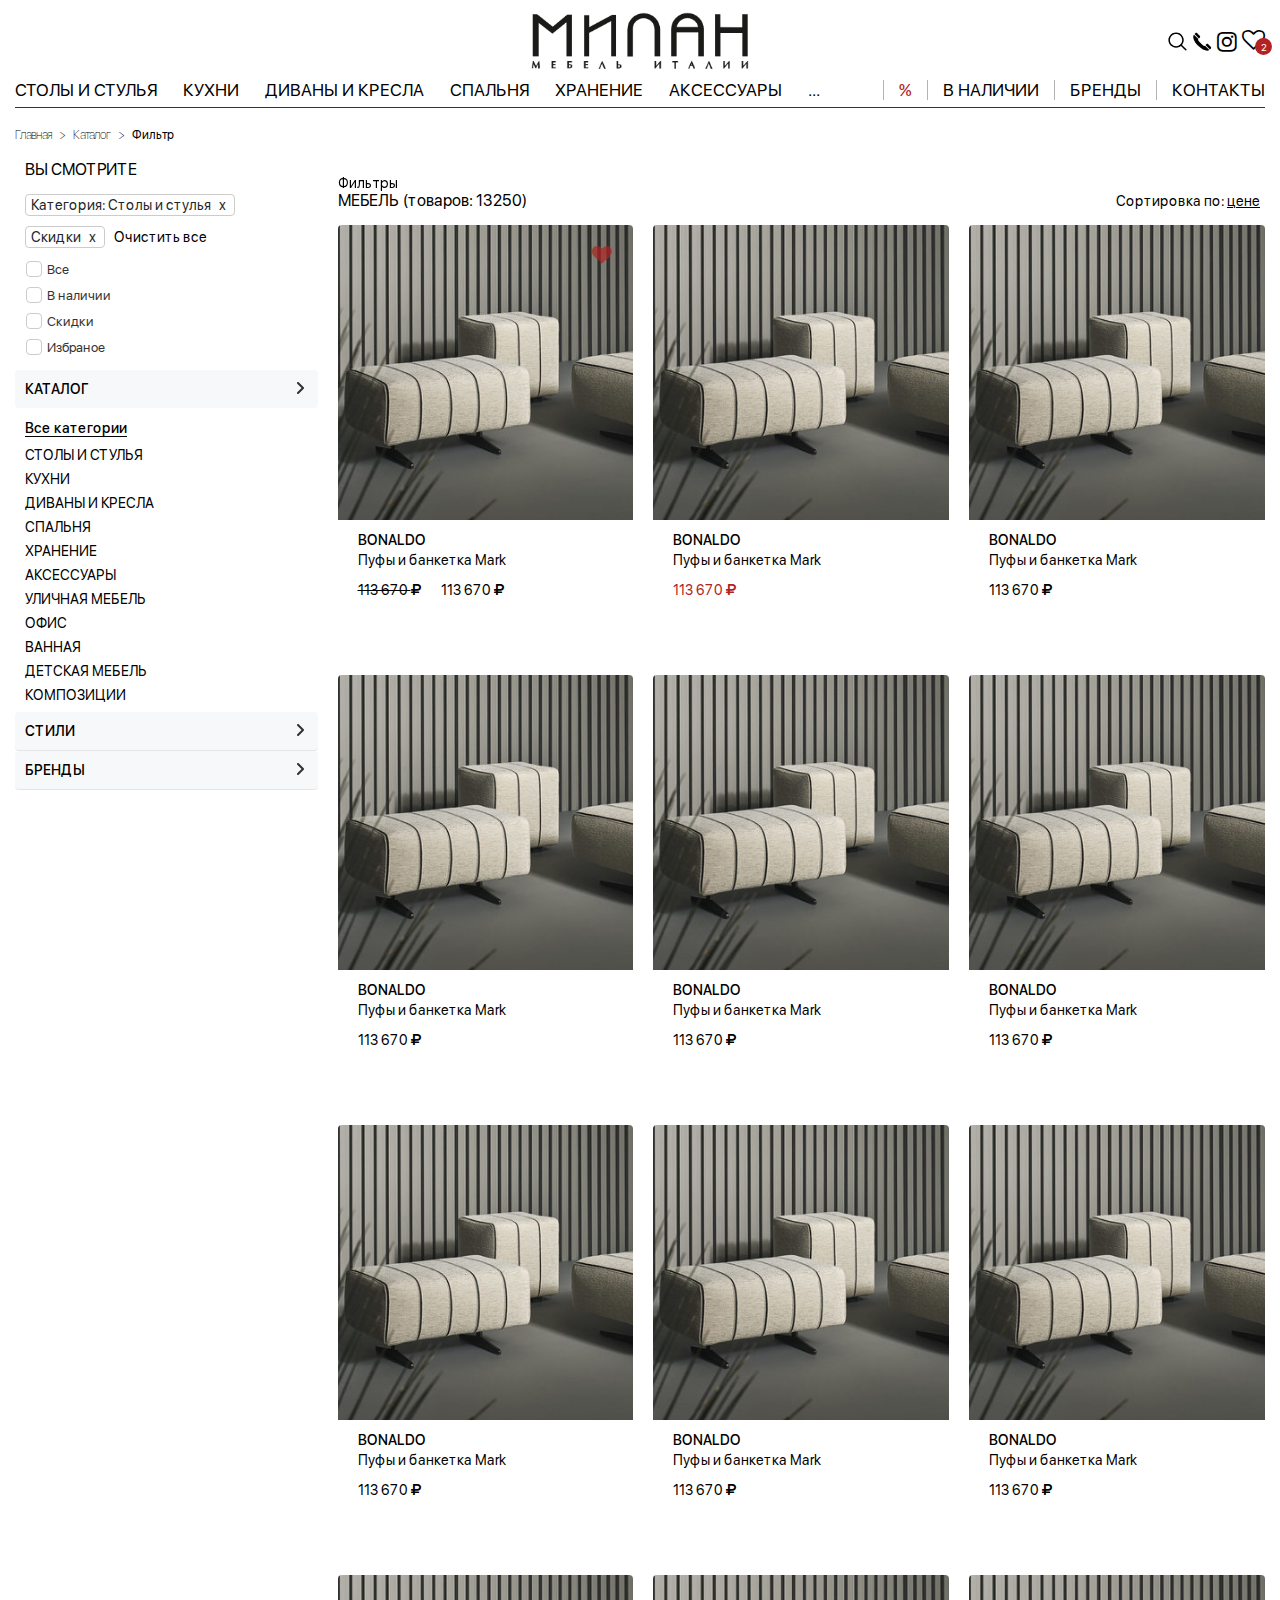
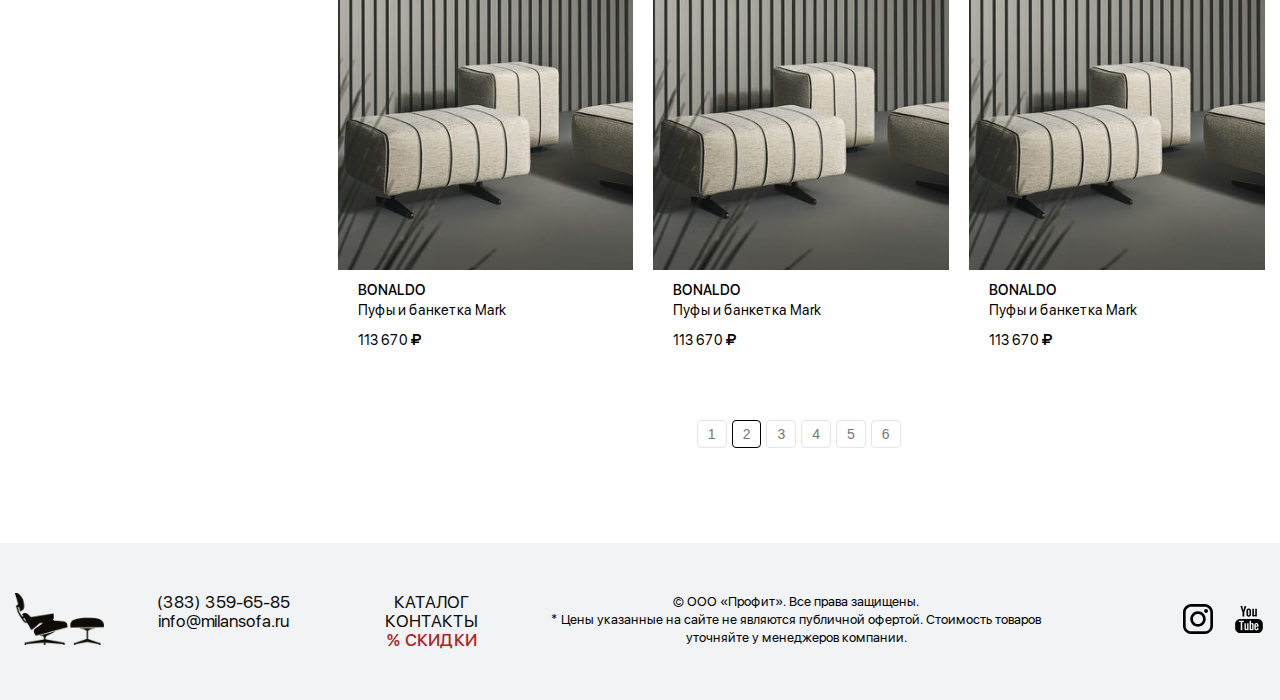
==== index2.html @ e78eed36 "Add files via upload" ====
<!DOCTYPE html><html lang="ru">
  <head>
    <meta charset="utf-8">
    <meta http-equiv="X-UA-Compatible" content="IE=edge">
    <meta name="viewport" content="width=device-width, initial-scale=1">
    <!-- The above 3 meta tags *must* come first in the head; any other head content must come *after* these tags -->
    <title></title>

    <!-- CSS -->
    <link href="css/bootstrap.min.css" rel="stylesheet">
    <link href="css/main.css?2" rel="stylesheet">
    <link href="css/media.css?3" rel="stylesheet">
    <link href="css/font-awesome.css?1" rel="stylesheet">


    <!-- HTML5 shim and Respond.js for IE8 support of HTML5 elements and media queries -->
    <!-- WARNING: Respond.js doesn't work if you view the page via file:// -->
    <!--[if lt IE 9]>
      <script src="https://oss.maxcdn.com/html5shiv/3.7.2/html5shiv.min.js"></script>
      <script src="https://oss.maxcdn.com/respond/1.4.2/respond.min.js"></script>
    <![endif]-->
  </head>

  
  <body>
    <header class="header-fixed">
      <div class="container">
        <div class="row">
          <div class="col-3 col-sm-4 col-md-4 col-lg-4 col-header">
            <div class="header-link-mobila">
              <a href="#">
                <svg xmlns="http://www.w3.org/2000/svg" xmlns:xlink="http://www.w3.org/1999/xlink" version="1.1" width="40" height="40" viewBox="0 0 400 400" xml:space="preserve">
                  <g transform="matrix(12.5 0 0 12.5 200 200)"  >
                  <path style="stroke: none; stroke-width: 1; stroke-dasharray: none; stroke-linecap: butt; stroke-dashoffset: 0; stroke-linejoin: miter; stroke-miterlimit: 4; fill: rgb(0,0,0); fill-rule: nonzero; opacity: 1;"  transform=" translate(-8, -8)" d="M 12.166 8.94 c -0.524 1.062 -1.234 2.12 -1.96 3.07 A 31.493 31.493 0 0 1 8 14.58 a 31.481 31.481 0 0 1 -2.206 -2.57 c -0.726 -0.95 -1.436 -2.008 -1.96 -3.07 C 3.304 7.867 3 6.862 3 6 a 5 5 0 0 1 10 0 c 0 0.862 -0.305 1.867 -0.834 2.94 z M 8 16 s 6 -5.686 6 -10 A 6 6 0 0 0 2 6 c 0 4.314 6 10 6 10 z" stroke-linecap="round" />
                  </g>
                  <g transform="matrix(12.5 0 0 12.5 200 175)"  >
                  <path style="stroke: none; stroke-width: 1; stroke-dasharray: none; stroke-linecap: butt; stroke-dashoffset: 0; stroke-linejoin: miter; stroke-miterlimit: 4; fill: rgb(0,0,0); fill-rule: nonzero; opacity: 1;"  transform=" translate(-8, -6)" d="M 8 8 a 2 2 0 1 1 0 -4 a 2 2 0 0 1 0 4 z m 0 1 a 3 3 0 1 0 0 -6 a 3 3 0 0 0 0 6 z" stroke-linecap="round" />
                  </g>
                </svg>
              </a>
            </div>
          </div>
          <div class="col-6 col-sm-4 col-md-4 col-lg-4 head-logo">
              <div class="header-logo">
                <a class="logo-img contain" href="#">
                  <!--<img src="images/logo.png" alt="">-->
                </a>
                <a class="header-link contain" href="#">
                  <!--<img src="images/sign.png" alt="">-->
                </a>
              </div>

        
          </div> 
          <div class="col-3 col-sm-4 col-md-4 col-lg-4 head-wrap">
            <div class="header-social">
              <ul class="social-ul">
                <li class="social-li social-mb">
                  <a href="#">
                    <svg width="19" height="19" xmlns="http://www.w3.org/2000/svg" xmlns:xlink="http://www.w3.org/1999/xlink" version="1.1" id="Layer_1" viewBox="0 0 512 512" xml:space="preserve" class="search">
                    <path id="icon-search" d="M495,466.2L377.2,348.4c29.2-35.6,46.8-81.2,46.8-130.9C424,103.5,331.5,11,217.5,11C103.4,11,11,103.5,11,217.5   S103.4,424,217.5,424c49.7,0,95.2-17.5,130.8-46.7L466.1,495c8,8,20.9,8,28.9,0C503,487.1,503,474.1,495,466.2z M217.5,382.9   C126.2,382.9,52,308.7,52,217.5S126.2,52,217.5,52C308.7,52,383,126.3,383,217.5S308.7,382.9,217.5,382.9z"></path>&gt;
                    </svg>

                     <form id="searchForm" action="/catalog" class="scan abs hid hide">
                      <input type="text" id="searchInput" name="q" class="fadeInRight animated" placeholder="Искать среди 12 437 изделий, производителей…">
                  </form>
                  </a>


                </li>
                <li class="social-li social-mb">
                  <a href="#" class="">
                    <svg xmlns="http://www.w3.org/2000/svg" xmlns:xlink="http://www.w3.org/1999/xlink" version="1.1" id="Layer_1" width="24" height="24" viewBox="0 0 512 512" xml:space="preserve" class="phone-icon flip-horisontal">
                      <path id="icon-phone" d="M349 179l112 -111c49,49 1,177 -107,286 -109,108 -237,156 -286,107l111 -112c22,22 45,0 107,-63 63,-62 85,-85 63,-107zm-246 130l-76 76c-9,9 -9,25 0,35l27 27 112 -112 -27 -26c-10,-10 -26,-10 -36,0zm282 -282l-76 76c-10,10 -10,26 0,36l26 27 112 -112 -27 -27c-10,-9 -26,-9 -35,0z"></path>
                    </svg>
                    <!--<svg xmlns="http://www.w3.org/2000/svg" xmlns:xlink="http://www.w3.org/1999/xlink" version="1.1" id="Layer_1" width="24" height="24" viewBox="0 0 512 512" xml:space="preserve" class="icon-phone flip-horisontal">
                    <path id="icon-phone" d="M349 179l112 -111c49,49 1,177 -107,286 -109,108 -237,156 -286,107l111 -112c22,22 45,0 107,-63 63,-62 85,-85 63,-107zm-246 130l-76 76c-9,9 -9,25 0,35l27 27 112 -112 -27 -26c-10,-10 -26,-10 -36,0zm282 -282l-76 76c-10,10 -10,26 0,36l26 27 112 -112 -27 -27c-10,-9 -26,-9 -35,0z"></path>-->
                </svg>
                  </a>
                </li>
                <li class="social-li social-mb">
                  <a href="#">
                    <i class="fa fa-instagram insta-icon"></i>
                  </a>
                </li>
                <li class="social-li">
                  <a href="#">
                    <i class="fa fa-heart-o heart-icon">
                      <div class="favorites-qty">2</div>
                    </i>
                  </a>
                </li>
                <li class="social-li social-only-mb">
                  <a href="#" class="">
                    <svg xmlns="http://www.w3.org/2000/svg" xmlns:xlink="http://www.w3.org/1999/xlink" version="1.1" id="Layer_1" width="24" height="24" viewBox="0 0 512 512" xml:space="preserve" class="phone-icon flip-horisontal">
                      <path id="icon-phone" d="M349 179l112 -111c49,49 1,177 -107,286 -109,108 -237,156 -286,107l111 -112c22,22 45,0 107,-63 63,-62 85,-85 63,-107zm-246 130l-76 76c-9,9 -9,25 0,35l27 27 112 -112 -27 -26c-10,-10 -26,-10 -36,0zm282 -282l-76 76c-10,10 -10,26 0,36l26 27 112 -112 -27 -27c-10,-9 -26,-9 -35,0z"></path>
                    </svg>
                    <!--<svg xmlns="http://www.w3.org/2000/svg" xmlns:xlink="http://www.w3.org/1999/xlink" version="1.1" id="Layer_1" width="24" height="24" viewBox="0 0 512 512" xml:space="preserve" class="icon-phone flip-horisontal">
                    <path id="icon-phone" d="M349 179l112 -111c49,49 1,177 -107,286 -109,108 -237,156 -286,107l111 -112c22,22 45,0 107,-63 63,-62 85,-85 63,-107zm-246 130l-76 76c-9,9 -9,25 0,35l27 27 112 -112 -27 -26c-10,-10 -26,-10 -36,0zm282 -282l-76 76c-10,10 -10,26 0,36l26 27 112 -112 -27 -27c-10,-9 -26,-9 -35,0z"></path>-->
                    </svg>
                  </a>
                </li>
              </ul>
            </div>
          </div>
          <div class="col-md-12 header-border">
            <div class="row mobila-header">
              <div class="col-2">
                <div class="burger">
                  <i>
                    <svg width="18" height="18" viewBox="0 0 18 18" fill="none" xmlns="http://www.w3.org/2000/svg">
                      <path d="M3.15643 9.75L14.8436 9.75C15.3442 9.75 15.75 9.43436 15.75 9.045L15.75 8.955C15.75 8.56564 15.3442 8.25 14.8436 8.25L3.15643 8.25C2.65582 8.25 2.25 8.56564 2.25 8.955L2.25 9.045C2.25 9.43436 2.65582 9.75 3.15643 9.75Z" fill="#444444"/>
                      <path d="M2.955 6L15.045 6C15.4344 6 15.75 5.68436 15.75 5.295L15.75 5.205C15.75 4.81564 15.4344 4.5 15.045 4.5L2.955 4.5C2.56564 4.5 2.25 4.81564 2.25 5.205L2.25 5.295C2.25 5.68436 2.56564 6 2.955 6Z" fill="#444444"/>
                      <path d="M2.955 13.5L15.045 13.5C15.4344 13.5 15.75 13.1844 15.75 12.795L15.75 12.705C15.75 12.3156 15.4344 12 15.045 12L2.955 12C2.56564 12 2.25 12.3156 2.25 12.705L2.25 12.795C2.25 13.1844 2.56564 13.5 2.955 13.5Z" fill="#444444"/>
                    </svg>
                  </i>
                </div>
              </div>
              <div class="col-10">
                <div class="header-input-mb">
                <input class="header-input" type="text" size="40" placeholder="">
                </div>
              </div>
            </div>
            <div class="header-bottom">

              <ul class="header-ul">
                <li class="header-li">
                  <a href="#">Столы и стулья</a>
                  <div class="header-open">
                    <div class="row ">
                      <div class="submenu">
                        <div class="rubbery-box">
                          <div class="row">
                            <div class="w-33 sm-w40 ">
                              <ul class="header-open-ul">
                                <li class="header-open-li">
                                  <a href="#">Все обеденные столы</a>
                                </li>
                                <li class="header-open-li2">
                                  <a href="#">Стеклянные столы</a>
                                </li>
                                <li class="header-open-li2">
                                  <a href="#">Деревянные столы</a>
                                </li>
                                <li class="header-open-li2">
                                  <a href="#">Раздвижные столы</a>
                                </li>
                                <li class="header-open-li2">
                                  <a href="#">Прямоугольные столы</a>
                                </li>
                                <li class="header-open-li2">
                                  <a href="#">Квадратные столы</a>
                                </li>
                                <li class="header-open-li2">
                                  <a href="#">Круглые (овальные) столы</a>
                                </li>
                                <li class="header-open-li2">
                                  <a href="#">Круглые раздвижные столы</a>
                                </li>
                              </ul>
                            </div>
                            <div class="w-33 sm-w30 ">
                              <ul class="header-open-ul">
                                <li class="header-open-li">
                                  <a href="#">Другие столы</a>
                                </li>
                                <li class="header-open-li2">
                                  <a href="#">Туалетные столики</a>
                                </li>
                                <li class="header-open-li2">
                                  <a href="#">Письменные столы</a>
                                </li>
                                <li class="header-open-li2">
                                  <a href="#">Детские столы</a>
                                </li>
                                <li class="header-open-li2">
                                  <a href="#">Барные столы</a>
                                </li>
                                <li class="header-open-li2">
                                  <a href="#">Квадратные столы</a>
                                </li>
                                <li class="header-open-li2">
                                  <a href="#">Консоли</a>
                                </li>
                                <li class="header-open-li2">
                                  <a href="#">Уличные столы</a>
                                </li>
                              </ul>
                            </div>
                            <div class="w-33 sm-w30 ">
                              <ul class="header-open-ul">
                                <li class="header-open-li">
                                  <a href="#">Барные стулья</a>
                                </li>
                                <li class="header-open-li2">
                                  <a href="#">Полу-барные стулья</a>
                                </li>
                                <li class="header-open-li2">
                                  <a href="#">Барные стулья со спинкой</a>
                                </li>
                                <li class="header-open-li2">
                                  <a href="#">Барные стулья без спинки</a>
                                </li>

                              </ul>
                            </div>
                            <div class="w-33 sm-w40 ">
                              <ul class="header-open-ul2">
                                <li class="header-open-li">
                                  <a href="#">Столики</a>
                                </li>
                                <li class="header-open-li2">
                                  <a href="#">Круглые (овальные) журнальные столики</a>
                                </li>
                                <li class="header-open-li2">
                                  <a href="#">Прямоугольные журнальные столики</a>
                                </li>
                                <li class="header-open-li2">
                                  <a href="#">Квадратные журнальные столики</a>
                                </li>
                                <li class="header-open-li2">
                                  <a href="#">Столы-трансформеры</a>
                                </li>
                                <li class="header-open-li2">
                                  <a href="#">Придиванные столы</a>
                                </li>
                                <li class="header-open-li2">
                                  <a href="#">Прикроватные столики</a>
                                </li>
                              </ul>
                            </div>
                            <div class="w-33 sm-w30 ">
                              <ul class="header-open-ul2">
                                <li class="header-open-li">
                                  <a href="#">Обеденные стулья</a>
                                </li>
                                <li class="header-open-li2">
                                  <a href="#">Стулья с высокой спинкой</a>
                                </li>
                                <li class="header-open-li2">
                                  <a href="#">Стулья с подлокотниками</a>
                                </li>
                                <li class="header-open-li2">
                                  <a href="#">Пластиковые стулья</a>
                                </li>
                                <li class="header-open-li2">
                                  <a href="#">Дизайнерские стулья</a>
                                </li>
                              </ul>
                            </div>
                            <div class="w-33 sm-w30 ">
                              <ul class="header-open-ul2">
                                <li class="header-open-li">
                                  <a href="#">Другие стулья</a>
                                </li>
                                <li class="header-open-li2">
                                  <a href="#">Табуретки</a>
                                </li>
                                <li class="header-open-li2">
                                  <a href="#">Складные стулья</a>
                                </li>
                                <li class="header-open-li2">
                                  <a href="#">Садовые стулья</a>
                                </li>
                                <li class="header-open-li2">
                                  <a href="#">Офисные стулья</a>
                                </li>
                                <li class="header-open-li2">
                                  <a href="#">Офисные кресла</a>
                                </li>
                              </ul>
                            </div>
                          </div>
                        </div>
                        <div class="fixed-box fb-1-2">
                          <div class="images-col slim-col">
                            <a href="/catalog/Vse-obedennie-stoli" class="image-box h100" style="background-image: url(/images/image1-1573393500.jpg);"></a>
                          </div>
                          <div class="images-col slim-col">
                            <a href="#" class="image-box h50" style="background-image: url(/images/image2-1573393500.jpg);">
                              <!--<img class="image-box h50" src="/images/image2-1573393500.jpg"/>-->
                            </a>
                            <a href="#" class="image-box h50" style="background-image: url(/images/image3-1573393500.jpg);"></a>
                          </div>
                        </div>
                      </div>
                    </div>
                  </div>
                </li>
                <style>
                  .image-box {
                    cursor: pointer;
                    display:block;
                    background-size: cover;
                    -webkit-background-size: cover;
                    -o-background-size: cover;
                    -moz-background-size: cover;
                    background-position: center center;
                    background-repeat: no-repeat;
                  }
                  .image-box + .image-box {
                    margin-top: 20px;
                  }
                  .h100 {
                    height: 414px;
                  }
                  .h50 {
                    height: 197px;
                  }
                  .submenu {
                    display: flex;
                    flex-direction: row;
                    justify-content: space-between;
                    align-items: stretch;
                    width: 100%;
                    z-index: 98;
                  }
                  .fixed-box {
                    /*background-color: #FF9999;*/
                    display: inline-flex;
                  }
                  .fb-1-2 {
                    flex: 0 0 488px;
                  }
                  .fb-1w-2 {
                    flex: 0 0 718px;
                  }
                  .fb-2-1-2 {
                    flex: 0 0 972px;
                  }
                  .rubbery-box {
                    flex: 1 1 25%;
                    /*background-color: #9999FF;*/
                    padding-left:20px;
                  }
                  .images-col + .images-col {
                    margin-left: 20px;
                  }
                  .images-col {
                    /*background-color: green;*/
                    height: 414px;
                  }
                  .slim-col {
                    width: 234px;
                  }
                  .wide-col {
                    width: 464px;
                  }
                  .w-33 {
                    width: 33.333333333%;
                  }
                  .w-100 {
                    width: 100%;
                  }
                  @media screen and (min-width: 1230px) and (max-width: 1310px) {
                    .sm-w40 {
                      width: 40%;
                      padding-left: 0;
                      padding-right: 0;
                    }
                    .sm-w30 {
                      width: 30%;
                      padding-left: 0;
                      padding-right: 0;
                    }
                  }
                  .breadcrumbs {padding: 0;}
                </style>
                <li class="header-li">
                  <a href="#">Кухни</a>
                  <div class="header-open">
                    <div class="row ">
                      <div class="submenu">
                        <div class="rubbery-box">
                          <div class="row">
                            <div class="w-100">
                              <ul class="header-open-ul">

                                <li class="header-open-li2">
                                  <a href="#">Современные кухни</a>
                                </li>
                                <li class="header-open-li2">
                                  <a href="#">Классические кухни</a>
                                </li>
                                <li class="header-open-li2">
                                  <a href="#">Кухни-острова</a>
                                </li>
                                <li class="header-open-li2">
                                  <a href="#">Кухни в стиле Кантри</a>
                                </li>
                                <li class="header-open-li2">
                                  <a href="#">Дизайнерские кухни</a>
                                </li>
                                <li class="header-open-li2">
                                  <a href="#">Кухни в стиле Лофт</a>
                                </li>
                                <li class="header-open-li2">
                                  <a href="#">Кухни Арт Деко</a>
                                </li>
                                <li class="header-open-li2">
                                  <a href="#">Кухонные верстаки</a>
                                </li>
                              </ul>
                            </div>
                          </div>
                        </div>
                        <div class="fixed-box fb-2-1-2">
                          <div class="images-col slim-col">
                            <a href="#" class="image-box h50" style="background-image: url(/images/image1-1573392646.jpg);"></a>
                            <a href="#" class="image-box h50" style="background-image: url(/images/image2-1573392646.jpg);"></a>
                          </div>
                          <div class="images-col wide-col">
                            <a href="#" class="image-box h100" style="background-image: url(/images/image3-1573393221.jpg);"></a>
                          </div>
                          <div class="images-col slim-col">
                            <a href="#" class="image-box h50" style="background-image: url(/images/image5-1573392696.jpg);"></a>
                            <a href="#" class="image-box h50" style="background-image: url(/images/image4-1573392696.jpg);"></a>
                          </div>
                        </div>
                      </div>
                    </div>
                  </div>
                </li>
                <li class="header-li">
                  <a href="#">Диваны и кресла</a>
                  <div class="header-open">
                    <div class="row ">
                      <div class="submenu">
                        <div class="rubbery-box">
                          <div class="row">
                            <div class="w-33">
                              <ul class="header-open-ul">
                                <li class="header-open-li">
                                  <a href="#">Все диваны</a>
                                </li>
                                <li class="header-open-li2">
                                  <a href="#">Угловые диваны</a>
                                </li>
                                <li class="header-open-li2">
                                  <a href="#">Диваны-кровати</a>
                                </li>
                                <li class="header-open-li2">
                                  <a href="#">Круглые и скругленные диваны</a>
                                </li>
                                <li class="header-open-li2">
                                  <a href="#">Диваны с высокой спинкой</a>
                                </li>
                                <li class="header-open-li2">
                                  <a href="#">Диваны с реклайнерами</a>
                                </li>
                                <li class="header-open-li2">
                                  <a href="#">Пуховые диваны</a>
                                </li>
                                <li class="header-open-li2">
                                  <a href="#">Диваны с капитоне</a>
                                </li>
                                <li class="header-open-li2">
                                  <a href="#">Дизайнерские диваны</a>
                                </li>
                                <li class="header-open-li2">
                                  <a href="#">Детские диваны</a>
                                </li>
                                <li class="header-open-li2">
                                  <a href="#">Диваны для офиса</a>
                                </li>
                                <li class="header-open-li2">
                                  <a href="#">Диваны с низкой спинкой</a>
                                </li>
                                <li class="header-open-li2">
                                  <a href="#">Диваны на высоких ножках</a>
                                </li>
                                <li class="header-open-li2">
                                  <a href="#">Садовые (уличные) диваны</a>
                                </li>
                              </ul>
                            </div>
                            <div class="w-33">
                              <ul class="header-open-ul">
                                <li class="header-open-li">
                                  <a href="#">Все кресла</a>
                                </li>
                                <li class="header-open-li2">
                                  <a href="#">Кресла</a>
                                </li>
                                <li class="header-open-li2">
                                  <a href="#">Шезлонги</a>
                                </li>
                                <li class="header-open-li2">
                                  <a href="#">Кресла с пуфом для ног</a>
                                </li>
                                <li class="header-open-li2">
                                  <a href="#">Кресла c высокой спинкой</a>
                                </li>
                                <li class="header-open-li2">
                                  <a href="#">Кресла-качалки</a>
                                </li>
                                <li class="header-open-li2">
                                  <a href="#">Кресла с реклайнерами</a>
                                </li>
                                <li class="header-open-li2">
                                  <a href="#">Дизайнерские кресла</a>
                                </li>
                                <li class="header-open-li2">
                                  <a href="#">Кресла-кровати</a>
                                </li>
                                <li class="header-open-li2">
                                  <a href="#">Круглые кресла</a>
                                </li>
                                <li class="header-open-li2">
                                  <a href="#">Офисные кресла</a>
                                </li>
                                <li class="header-open-li2">
                                  <a href="#">Садовые (уличные) кресла</a>
                                </li>
                              </ul>
                            </div>
                            <div class="w-33">
                              <ul class="header-open-ul">
                                <li class="header-open-li">
                                  <a href="#">Другое</a>
                                </li>
                                <li class="header-open-li2">
                                  <a href="#">Кушетки</a>
                                </li>
                                <li class="header-open-li2">
                                  <a href="#">Пуфы</a>
                                </li>
                                <li class="header-open-li2">
                                  <a href="#">Скамьи</a>
                                </li>
                                <li class="header-open-li2">
                                  <a href="#">Прикроватные пуфы (банкетки)</a>
                                </li>

                              </ul>
                            </div>
                          </div>
                        </div>
                        <div class="fixed-box fb-1-2">
                          <div class="images-col slim-col">
                            <a href="/catalog/Vse-obedennie-stoli" class="image-box h100" style="background-image: url(https://www.milansofa.ru/upload/menu/3/image/image1-1573393440.jpg);"></a>
                          </div>
                          <div class="images-col slim-col">
                            <a href="#" class="image-box h50" style="background-image: url(https://www.milansofa.ru/upload/menu/3/image/image2-1573393440.jpg);"></a>
                            <a href="#" class="image-box h50" style="background-image: url(https://www.milansofa.ru/upload/menu/3/image/image3-1573393393.jpg);"></a>
                          </div>
                        </div>
                      </div>
                    </div>
                  </div>
                </li>
                <li class="header-li">
                  <a href="#">Спальня</a>
                  <div class="header-open">
                    <div class="row ">
                      <div class="submenu">
                        <div class="rubbery-box">
                          <div class="row">
                            <div class="w-50">
                              <ul class="header-open-ul">
                                <li class="header-open-li">
                                  <a href="#">Все кровати</a>
                                </li>
                                <li class="header-open-li2">
                                  <a href="#">Двухспальные кровати</a>
                                </li>
                                <li class="header-open-li2">
                                  <a href="#">Кровати с мягким изголовьем</a>
                                </li>
                                <li class="header-open-li2">
                                  <a href="#">Кровати с балдахином</a>
                                </li>
                                <li class="header-open-li2">
                                  <a href="#">Кровати с высоким изголовьем</a>
                                </li>
                                <li class="header-open-li2">
                                  <a href="#">Кровати с изножьем</a>
                                </li>
                                <li class="header-open-li2">
                                  <a href="#">Кровати с капитоне</a>
                                </li>
                                <li class="header-open-li2">
                                  <a href="#">Круглые кровати</a>
                                </li>
                                <li class="header-open-li2">
                                  <a href="#">Кровати с ящиком (подъёмным механизмом)</a>
                                </li>
                                <li class="header-open-li2">
                                  <a href="#">Кованые кровати</a>
                                </li>
                                <li class="header-open-li2">
                                  <a href="#">Двухъярусные кровати</a>
                                </li>
                                <li class="header-open-li2">
                                  <a href="#">Односпальные кровати</a>
                                </li>
                                <li class="header-open-li2">
                                  <a href="#">Детские кровати</a>
                                </li>
                                <li class="header-open-li2">
                                  <a href="#">Кровати на ножках</a>
                                </li>
                                <li class="header-open-li2">
                                  <a href="#">Дизайнерские кровати</a>
                                </li>
                              </ul>
                            </div>
                            <div class="w-50">
                              <ul class="header-open-ul">
                                <li class="header-open-li">
                                  <a href="#">Дополнения</a>
                                </li>
                                <li class="header-open-li2">
                                  <a href="#">Комоды</a>
                                </li>
                                <li class="header-open-li2">
                                  <a href="#">Прикроватные пуфы (банкетки)</a>
                                </li>
                                <li class="header-open-li2">
                                  <a href="#">Прикроватные столики</a>
                                </li>
                                <li class="header-open-li2">
                                  <a href="#">Прикроватные тумбочки</a>
                                </li>
                                <li class="header-open-li2">
                                  <a href="#">Туалетные столики</a>
                                </li>
                                <li class="header-open-li2">
                                  <a href="#">Гардеробные</a>
                                </li>
                                <li class="header-open-li2">
                                  <a href="#">Зеркала</a>
                                </li>
                                <li class="header-open-li2">
                                  <a href="#">Шкафы-купе</a>
                                </li>
                                <li class="header-open-li2">
                                  <a href="#">Распашные шкафы</a>
                                </li>
                              </ul>
                            </div>
                          </div>
                        </div>
                        <div class="fixed-box fb-1w-2">
                          <div class="images-col wide-col">
                            <a href="/catalog/Vse-obedennie-stoli" class="image-box h100" style="background-image: url(https://www.milansofa.ru/upload/menu/6/image/image1-1573394036.jpg);"></a>
                          </div>
                          <div class="images-col slim-col">
                            <a href="#" class="image-box h50" style="background-image: url(https://www.milansofa.ru/upload/menu/6/image/image2-1573394036.jpg);"></a>
                            <a href="#" class="image-box h50" style="background-image: url(https://www.milansofa.ru/upload/menu/4/image/image3-1573393604.jpg);"></a>
                          </div>
                        </div>
                      </div>
                    </div>
                  </div>
                </li>
                <li class="header-li">
                  <a href="#">Хранение</a>
                  <div class="header-open">
                    <div class="row ">
                      <div class="submenu">
                        <div class="rubbery-box">
                          <div class="row">
                            <div class="w-33">
                              <ul class="header-open-ul">
                                <li class="header-open-li">
                                  <a href="#">Гостиная</a>
                                </li>
                                <li class="header-open-li2">
                                  <a href="#">Консоли</a>
                                </li>
                                <li class="header-open-li2">
                                  <a href="#">Модульные системы</a>
                                </li>
                                <li class="header-open-li2">
                                  <a href="#">Тумбы для ТВ</a>
                                </li>
                                <li class="header-open-li2">
                                  <a href="#">Стойки для ТВ</a>
                                </li>
                                <li class="header-open-li2">
                                  <a href="#">Буфеты</a>
                                </li>
                                <li class="header-open-li2">
                                  <a href="#">Серванты</a>
                                </li>
                                <li class="header-open-li2">
                                  <a href="#">Витрины</a>
                                </li>
                                <li class="header-open-li2">
                                  <a href="#">Книжные стеллажи и полки</a>
                                </li>
                                <li class="header-open-li2">
                                  <a href="#">Библиотеки</a>
                                </li>
                              </ul>
                            </div>
                            <div class="w-33">
                              <ul class="header-open-ul">
                                <li class="header-open-li">
                                  <a href="#">Столовые</a>
                                </li>
                                <li class="header-open-li2">
                                  <a href="#">Бутылочницы</a>
                                </li>
                                <li class="header-open-li2">
                                  <a href="#">Бары</a>
                                </li>
                                <li class="header-open-li2">
                                  <a href="#">Буфеты</a>
                                </li>
                                <li class="header-open-li2">
                                  <a href="#">Серванты</a>
                                </li>
                              </ul>
                            </div>
                            <div class="w-33">
                              <ul class="header-open-ul">
                                <li class="header-open-li">
                                  <a href="#">Кабинеты</a>
                                </li>
                                <li class="header-open-li2">
                                  <a href="#">Книжные шкафы</a>
                                </li>
                                <li class="header-open-li2">
                                  <a href="#">Секретеры</a>
                                </li>
                                <li class="header-open-li2">
                                  <a href="#">Книжные стеллажи и полки</a>
                                </li>
                                <li class="header-open-li2">
                                  <a href="#">Бары</a>
                                </li>
                                <li class="header-open-li2">
                                  <a href="#">Библиотеки</a>
                                </li>
                              </ul>
                            </div>
                            <div class="w-33">
                              <ul class="header-open-ul">
                                <li class="header-open-li">
                                  <a href="#">Спальни</a>
                                </li>
                                <li class="header-open-li2">
                                  <a href="#">Распашные шкафы</a>
                                </li>
                                <li class="header-open-li2">
                                  <a href="#">Шкафы-купе</a>
                                </li>
                                <li class="header-open-li2">
                                  <a href="#">Гардеробные</a>
                                </li>
                                <li class="header-open-li2">
                                  <a href="#">Комоды</a>
                                </li>
                                <li class="header-open-li2">
                                  <a href="#">Прикроватные тумбочки</a>
                                </li>
                              </ul>
                            </div>
                            <div class="w-33">
                              <ul class="header-open-ul">
                                <li class="header-open-li">
                                  <a href="#">Прихожая и технические зоны</a>
                                </li>
                                <li class="header-open-li2">
                                  <a href="#">Тумбы для раковины</a>
                                </li>
                                <li class="header-open-li2">
                                  <a href="#">Обувницы</a>
                                </li>
                                <li class="header-open-li2">
                                  <a href="#">Шкафы-купе</a>
                                </li>
                                <li class="header-open-li2">
                                  <a href="#">Постирочные и прачечные</a>
                                </li>
                                <li class="header-open-li2">
                                  <a href="#">Распашные шкафы</a>
                                </li>
                                <li class="header-open-li2">
                                  <a href="#">Консоли</a>
                                </li>
                              </ul>
                            </div>
                          </div>
                        </div>
                        <div class="fixed-box fb-1-2">
                          <div class="images-col slim-col">
                            <a href="/catalog/Vse-obedennie-stoli" class="image-box h100" style="background-image: url(https://www.milansofa.ru/upload/menu/5/image/image1-1573393986.jpg);"></a>
                          </div>
                          <div class="images-col slim-col">
                            <a href="#" class="image-box h50" style="background-image: url(https://www.milansofa.ru/upload/menu/5/image/image2-1573393986.jpg);"></a>
                            <a href="#" class="image-box h50" style="background-image: url(https://www.milansofa.ru/upload/menu/5/image/image3-1573393986.jpg);"></a>
                          </div>
                        </div>
                      </div>
                    </div>
                  </div>
                </li>
                <li class="header-li">
                  <a href="#">Аксессуары</a>
                  <div class="header-open">
                    <div class="row ">
                      <div class="submenu">
                        <div class="rubbery-box">
                          <div class="row">
                            <div class="w-50">
                              <ul class="header-open-ul">
                                <li class="header-open-li">
                                  <a href="#">Зеркала</a>
                                </li>
                                <li class="header-open-li2">
                                  <a href="#">Настенные зеркала</a>
                                </li>
                                <li class="header-open-li2">
                                  <a href="#">Напольные зеркала</a>
                                </li>
                                <li class="header-open-li2">
                                  <a href="#">Прямоугольные зеркала</a>
                                </li>
                                <li class="header-open-li2">
                                  <a href="#">Квадратные зеркала</a>
                                </li>
                                <li class="header-open-li2">
                                  <a href="#">Круглые зеркала</a>
                                </li>
                                <li class="header-open-li2">
                                  <a href="#">Овальные зеркала</a>
                                </li>
                                <li class="header-open-li2">
                                  <a href="#">Зеркало в кожаной раме</a>
                                </li>
                                <li class="header-open-li2">
                                  <a href="#">Дизайнерские зеркала</a>
                                </li>
                              </ul>
                            </div>
                            <div class="w-50">
                              <ul class="header-open-ul">
                                <li class="header-open-li">
                                  <a href="#">Дополнения</a>
                                </li>
                                <li class="header-open-li2">
                                  <a href="#">Ковры</a>
                                </li>
                                <li class="header-open-li2">
                                  <a href="#">Биокамины</a>
                                </li>
                                <li class="header-open-li2">
                                  <a href="#">Часы</a>
                                </li>
                                <li class="header-open-li2">
                                  <a href="#">Вазы</a>
                                </li>
                                <li class="header-open-li2">
                                  <a href="#">Декоративные блюда</a>
                                </li>
                                <li class="header-open-li2">
                                  <a href="#">Подсвечники</a>
                                </li>
                                <li class="header-open-li2">
                                  <a href="#">Декоративные подушки</a>
                                </li>
                                <li class="header-open-li2">
                                  <a href="#">Пледы</a>
                                </li>
                                <li class="header-open-li2">
                                  <a href="#">Картины</a>
                                </li>
                                <li class="header-open-li2">
                                  <a href="#">Декоративные панно</a>
                                </li>
                                <li class="header-open-li2">
                                  <a href="#">Посуда</a>
                                </li>
                                <li class="header-open-li2">
                                  <a href="#">Подставки для зонтов</a>
                                </li>
                                <li class="header-open-li2">
                                  <a href="#">Газетницы</a>
                                </li>
                                <li class="header-open-li2">
                                  <a href="#">Вешалки</a>
                                </li>
                                <li class="header-open-li2">
                                  <a href="#">Аксессуары для кухни</a>
                                </li>
                                <li class="header-open-li2">
                                  <a href="#">Аксессуары для прихожей</a>
                                </li>
                                <li class="header-open-li2">
                                  <a href="#">Аксессуары для ванной</a>
                                </li>
                                <li class="header-open-li2">
                                  <a href="#">Уличные ковры</a>
                                </li>
                              </ul>
                            </div>
                          </div>
                        </div>
                        <div class="fixed-box fb-1w-2">
                          <div class="images-col wide-col">
                            <a href="/catalog/Vse-obedennie-stoli" class="image-box h100" style="background-image: url(https://www.milansofa.ru/upload/menu/6/image/image1-1573394036.jpg);"></a>
                          </div>
                          <div class="images-col slim-col">
                            <a href="#" class="image-box h50" style="background-image: url(https://www.milansofa.ru/upload/menu/6/image/image2-1573394036.jpg);"></a>
                            <a href="#" class="image-box h50" style="background-image: url(https://www.milansofa.ru/upload/menu/6/image/image3-1573392503.jpg);"></a>
                          </div>
                        </div>
                      </div>
                    </div>
                  </div>
                </li>
                <li class="header-li">
                  <a href="#">Свет</a>
                  <div class="header-open">
                    <div class="row ">
                      <div class="submenu">
                        <div class="rubbery-box">
                          <div class="row">
                            <div class="w-100">
                              <ul class="header-open-ul">

                                <li class="header-open-li2">
                                  <a href="#">Люстры</a>
                                </li>
                                <li class="header-open-li2">
                                  <a href="#">Настенные светильники</a>
                                </li>
                                <li class="header-open-li2">
                                  <a href="#">Потолочные светильники</a>
                                </li>
                                <li class="header-open-li2">
                                  <a href="#">Настольные лампы</a>
                                </li>
                                <li class="header-open-li2">
                                  <a href="#">Напольные лампы (торшеры)</a>
                                </li>
                                <li class="header-open-li2">
                                  <a href="#">Бра</a>
                                </li>
                                <li class="header-open-li2">
                                  <a href="#">Уличные светильники</a>
                                </li>
                              </ul>
                            </div>
                          </div>
                        </div>
                        <div class="fixed-box fb-2-1-2">
                          <div class="images-col slim-col">
                            <a href="#" class="image-box h50" style="background-image: url(https://www.milansofa.ru/upload/menu/7/image/image4-1573394242.jpg);"></a>
                            <a href="#" class="image-box h50" style="background-image: url(https://www.milansofa.ru/upload/menu/7/image/image5-1573394105.jpg);"></a>
                          </div>
                          <div class="images-col wide-col">
                            <a href="#" class="image-box h100" style="background-image: url(https://www.milansofa.ru/upload/menu/7/image/image3-1573394191.jpg);"></a>
                          </div>
                          <div class="images-col slim-col">
                            <a href="#" class="image-box h50" style="background-image: url(https://www.milansofa.ru/upload/menu/7/image/image1-1573394105.jpg);"></a>
                            <a href="#" class="image-box h50" style="background-image: url(https://www.milansofa.ru/upload/menu/7/image/image2-1573394105.jpg);"></a>
                          </div>
                        </div>
                      </div>
                    </div>
                  </div>
                </li>
                <li class="header-li">
                  <a href="#">Офис</a>
                  <div class="header-open">
                    <div class="row ">
                      <div class="submenu">
                        <div class="rubbery-box">
                          <div class="row">
                            <div class="w-100">
                              <ul class="header-open-ul">

                                <li class="header-open-li2">
                                  <a href="#">Люстры</a>
                                </li>
                                <li class="header-open-li2">
                                  <a href="#">Настенные светильники</a>
                                </li>
                                <li class="header-open-li2">
                                  <a href="#">Потолочные светильники</a>
                                </li>
                                <li class="header-open-li2">
                                  <a href="#">Настольные лампы</a>
                                </li>
                                <li class="header-open-li2">
                                  <a href="#">Напольные лампы (торшеры)</a>
                                </li>
                                <li class="header-open-li2">
                                  <a href="#">Бра</a>
                                </li>
                                <li class="header-open-li2">
                                  <a href="#">Уличные светильники</a>
                                </li>
                              </ul>
                            </div>
                          </div>
                        </div>
                        <div class="fixed-box fb-2-1-2">
                          <div class="images-col slim-col">
                            <a href="#" class="image-box h50" style="background-image: url(https://www.milansofa.ru/upload/menu/7/image/image4-1573394242.jpg);"></a>
                            <a href="#" class="image-box h50" style="background-image: url(https://www.milansofa.ru/upload/menu/7/image/image5-1573394105.jpg);"></a>
                          </div>
                          <div class="images-col wide-col">
                            <a href="#" class="image-box h100" style="background-image: url(https://www.milansofa.ru/upload/menu/7/image/image3-1573394191.jpg);"></a>
                          </div>
                          <div class="images-col slim-col">
                            <a href="#" class="image-box h50" style="background-image: url(https://www.milansofa.ru/upload/menu/7/image/image1-1573394105.jpg);"></a>
                            <a href="#" class="image-box h50" style="background-image: url(https://www.milansofa.ru/upload/menu/7/image/image2-1573394105.jpg);"></a>
                          </div>
                        </div>
                      </div>
                    </div>
                  </div>
                </li>
                <li class="header-li menu-point">
                  <a href="#" >...</a>
                  <div class="menu-point-wrap">
                    <ul class="nav-point">
                      <li class="popup-menu-point"><a href="#">Столы и стулья</a></li>
                      <li class="popup-menu-point"><a href="#">Кухня</a></li>
                      <li class="popup-menu-point"><a href="#">Диваны и кресла</a></li>
                      <li class="popup-menu-point"><a href="#">Спальня</a></li>
                      <li class="popup-menu-point"><a href="#">Хранения</a></li>
                      <li class="popup-menu-point"><a href="#">Аксессуары</a></li>
                      <li class="popup-menu-point"><a href="#">Свет</a></li>
                      <li class="popup-menu-point"><a href="#">Офис</a></li>
                      <li class="popup-menu-point"><a href="#">Детская мебель</a></li>
                      <li class="popup-menu-point"><a href="#">Ванные</a></li>
                      <li class="popup-menu-point"><a href="#">Уличная мебель</a></li>
                    </ul>
                  </div>
                </li>
              </ul>
              <ul class="header-ul2">
                <li class="header-li2">
                  <a href="#"><span>%</span></a>
                </li>
                <li class="header-li2">
                  <a href="#">В НАЛИЧИИ</a>
                </li>
                <li class="header-li2">
                  <a href="#">БРЕНДЫ</a>
                  <div class="header-open8">
                    <div class="row">
                      <div class="col-2 col-sm-2 col-md-2 col-lg-2 col-xl-2 col-xxl-2">
                        <ul class="header-open-ul3">
                          <li class="header-open-li3">
                            A
                          </li>
                          <li class="header-open-li3">
                            <img src="images/star-svgrepo-com.svg" alt="">
                            <a href="#">asdadsassad</a>
                          </li>
                          <li class="header-open-li3">
                            <img src="images/star-svgrepo-com.svg" alt="">
                            <a href="#">asdadsassad</a>
                          </li>
                          <li class="header-open-li3">
                            <img src="images/star-svgrepo-com.svg" alt="">
                            <a href="#">asdadsassad</a>
                          </li>
                          <li class="header-open-li3">
                            <img src="images/star-svgrepo-com.svg" alt="">
                            <a href="#">asdadsassad</a>
                          </li>
                          <li class="header-open-li3">
                            <a href="#">asdadsassad</a>
                          </li>
                          <li class="header-open-li3">
                            <a href="#">asdadsassad</a>
                          </li>
                          <li class="header-open-li3">
                            <a href="#">asdadsassad</a>
                          </li>
                          <li class="header-open-li3">
                            <a href="#">asdadsassad</a>
                          </li>
                          <li class="header-open-li3">
                            <a href="#">asdadsassad</a>
                          </li>
                          <li class="header-open-li3">
                            <a href="#">asdadsassad</a>
                          </li>
                          <li class="header-open-li3">
                            <a href="#">asdadsassad</a>
                          </li>
                          <li class="header-open-li3">
                            <a href="#">asdadsassad</a>
                          </li>
                          <li class="header-open-li3">
                            <a href="#">asdadsassad</a>
                          </li>
                          <li class="header-open-li3">
                            <a href="#">asdadsassad</a>
                          </li>
                          <li class="header-open-li3">
                            <a href="#">asdadsassad</a>
                          </li>
                          <li class="header-open-li3">
                            <a href="#">asdadsassad</a>
                          </li>
                        </ul>
                        <ul class="header-open-ul3">
                          <li class="header-open-li3">
                            A
                          </li>
                          <li class="header-open-li3">
                            <a href="#">asdadsassad</a>
                          </li>
                          <li class="header-open-li3">
                            <a href="#">asdadsassad</a>
                          </li>
                          <li class="header-open-li3">
                            <a href="#">asdadsassad</a>
                          </li>
                          <li class="header-open-li3">
                            <a href="#">asdadsassad</a>
                          </li>
                          <li class="header-open-li3">
                            <a href="#">asdadsassad</a>
                          </li>
                          <li class="header-open-li3">
                            <a href="#">asdadsassad</a>
                          </li>
                          <li class="header-open-li3">
                            <a href="#">asdadsassad</a>
                          </li>
                          <li class="header-open-li3">
                            <a href="#">asdadsassad</a>
                          </li>
                          <li class="header-open-li3">
                            <a href="#">asdadsassad</a>
                          </li>
                          <li class="header-open-li3">
                            <a href="#">asdadsassad</a>
                          </li>
                          <li class="header-open-li3">
                            <a href="#">asdadsassad</a>
                          </li>
                          <li class="header-open-li3">
                            <a href="#">asdadsassad</a>
                          </li>
                          <li class="header-open-li3">
                            <a href="#">asdadsassad</a>
                          </li>
                          <li class="header-open-li3">
                            <a href="#">asdadsassad</a>
                          </li>
                          <li class="header-open-li3">
                            <a href="#">asdadsassad</a>
                          </li>
                          <li class="header-open-li3">
                            <a href="#">asdadsassad</a>
                          </li>
                        </ul>
                         <ul class="header-open-ul3">
                          <li class="header-open-li3">
                            A
                          </li>                         
                          <li class="header-open-li3">
                            <a href="#">asdadsassad</a>
                          </li>
                          <li class="header-open-li3">
                            <a href="#">asdadsassad</a>
                          </li>
                          <li class="header-open-li3">
                            <a href="#">asdadsassad</a>
                          </li>
                          <li class="header-open-li3">
                            <a href="#">asdadsassad</a>
                          </li>
                          <li class="header-open-li3">
                            <a href="#">asdadsassad</a>
                          </li>
                          <li class="header-open-li3">
                            <a href="#">asdadsassad</a>
                          </li>
                        </ul>
                      </div>

                      <div class="col-2 col-sm-2 col-md-2 col-lg-2 col-xl-2 col-xxl-2">
                        <ul class="header-open-ul3">
                          <li class="header-open-li3">
                            A
                          </li>
                          <li class="header-open-li3">
                            <a href="#">asdadsassad</a>
                          </li>
                          <li class="header-open-li3">
                            <a href="#">asdadsassad</a>
                          </li>
                          <li class="header-open-li3">
                            <a href="#">asdadsassad</a>
                          </li>
                          <li class="header-open-li3">
                            <a href="#">asdadsassad</a>
                          </li>
                          <li class="header-open-li3">
                            <a href="#">asdadsassad</a>
                          </li>
                          <li class="header-open-li3">
                            <a href="#">asdadsassad</a>
                          </li>
                          <li class="header-open-li3">
                            <a href="#">asdadsassad</a>
                          </li>
                          <li class="header-open-li3">
                            <a href="#">asdadsassad</a>
                          </li>
                          <li class="header-open-li3">
                            <a href="#">asdadsassad</a>
                          </li>
                          <li class="header-open-li3">
                            <a href="#">asdadsassad</a>
                          </li>
                          <li class="header-open-li3">
                            <a href="#">asdadsassad</a>
                          </li>
                          <li class="header-open-li3">
                            <a href="#">asdadsassad</a>
                          </li>
                          <li class="header-open-li3">
                            <a href="#">asdadsassad</a>
                          </li>
                          <li class="header-open-li3">
                            <a href="#">asdadsassad</a>
                          </li>
                          <li class="header-open-li3">
                            <a href="#">asdadsassad</a>
                          </li>
                          <li class="header-open-li3">
                            <a href="#">asdadsassad</a>
                          </li>
                        </ul>
                        <ul class="header-open-ul3">
                          <li class="header-open-li3">
                            A
                          </li>
                          <li class="header-open-li3">
                            <a href="#">asdadsassad</a>
                          </li>
                          <li class="header-open-li3">
                            <a href="#">asdadsassad</a>
                          </li>
                          <li class="header-open-li3">
                            <a href="#">asdadsassad</a>
                          </li>
                          <li class="header-open-li3">
                            <a href="#">asdadsassad</a>
                          </li>
                          <li class="header-open-li3">
                            <a href="#">asdadsassad</a>
                          </li>
                          <li class="header-open-li3">
                            <a href="#">asdadsassad</a>
                          </li>
                          <li class="header-open-li3">
                            <a href="#">asdadsassad</a>
                          </li>
                          <li class="header-open-li3">
                            <a href="#">asdadsassad</a>
                          </li>
                          <li class="header-open-li3">
                            <a href="#">asdadsassad</a>
                          </li>
                          <li class="header-open-li3">
                            <a href="#">asdadsassad</a>
                          </li>
                          <li class="header-open-li3">
                            <a href="#">asdadsassad</a>
                          </li>
                          <li class="header-open-li3">
                            <a href="#">asdadsassad</a>
                          </li>
                          <li class="header-open-li3">
                            <a href="#">asdadsassad</a>
                          </li>
                          <li class="header-open-li3">
                            <a href="#">asdadsassad</a>
                          </li>
                          <li class="header-open-li3">
                            <a href="#">asdadsassad</a>
                          </li>
                          <li class="header-open-li3">
                            <a href="#">asdadsassad</a>
                          </li>
                        </ul>
                         <ul class="header-open-ul3">
                          <li class="header-open-li3">
                            A
                          </li>                         
                          <li class="header-open-li3">
                            <a href="#">asdadsassad</a>
                          </li>
                          <li class="header-open-li3">
                            <a href="#">asdadsassad</a>
                          </li>
                          <li class="header-open-li3">
                            <a href="#">asdadsassad</a>
                          </li>
                          <li class="header-open-li3">
                            <a href="#">asdadsassad</a>
                          </li>
                          <li class="header-open-li3">
                            <a href="#">asdadsassad</a>
                          </li>
                          <li class="header-open-li3">
                            <a href="#">asdadsassad</a>
                          </li>
                        </ul>
                      </div>
                      <div class="col-2 col-sm-2 col-md-2 col-lg-2 col-xl-2 col-xxl-2">
                        <ul class="header-open-ul3">
                          <li class="header-open-li3">
                            A
                          </li>
                          <li class="header-open-li3">
                            <a href="#">asdadsassad</a>
                          </li>
                          <li class="header-open-li3">
                            <a href="#">asdadsassad</a>
                          </li>
                          <li class="header-open-li3">
                            <a href="#">asdadsassad</a>
                          </li>
                          <li class="header-open-li3">
                            <a href="#">asdadsassad</a>
                          </li>
                          <li class="header-open-li3">
                            <a href="#">asdadsassad</a>
                          </li>
                          <li class="header-open-li3">
                            <a href="#">asdadsassad</a>
                          </li>
                          <li class="header-open-li3">
                            <a href="#">asdadsassad</a>
                          </li>
                          
                        </ul>
                        <ul class="header-open-ul3">
                          <li class="header-open-li3">
                            A
                          </li>
                          <li class="header-open-li3">
                            <a href="#">asdadsassad</a>
                          </li>
                          <li class="header-open-li3">
                            <a href="#">asdadsassad</a>
                          </li>
                          <li class="header-open-li3">
                            <a href="#">asdadsassad</a>
                          </li>
                          <li class="header-open-li3">
                            <a href="#">asdadsassad</a>
                          </li>
                          <li class="header-open-li3">
                            <a href="#">asdadsassad</a>
                          </li>
                          <li class="header-open-li3">
                            <a href="#">asdadsassad</a>
                          </li>
                          <li class="header-open-li3">
                            <a href="#">asdadsassad</a>
                          </li>
                          <li class="header-open-li3">
                            <a href="#">asdadsassad</a>
                          </li>
                          <li class="header-open-li3">
                            <a href="#">asdadsassad</a>
                          </li>
                          <li class="header-open-li3">
                            <a href="#">asdadsassad</a>
                          </li>
                          
                        </ul>
                         <ul class="header-open-ul3">
                          <li class="header-open-li3">
                            A
                          </li>
                          <li class="header-open-li3">
                            <a href="#">asdadsassad</a>
                          </li>
                          <li class="header-open-li3">
                            <a href="#">asdadsassad</a>
                          </li>
                          <li class="header-open-li3">
                            <a href="#">asdadsassad</a>
                          </li>
                          <li class="header-open-li3">
                            <a href="#">asdadsassad</a>
                          </li>
                          <li class="header-open-li3">
                            <a href="#">asdadsassad</a>
                          </li>
                        </ul>
                        <ul class="header-open-ul3">
                          <li class="header-open-li3">
                            A
                          </li>
                          <li class="header-open-li3">
                            <a href="#">asdadsassad</a>
                          </li>
                          <li class="header-open-li3">
                            <a href="#">asdadsassad</a>
                          </li>
                          <li class="header-open-li3">
                            <a href="#">asdadsassad</a>
                          </li>
                          <li class="header-open-li3">
                            <a href="#">asdadsassad</a>
                          </li>
                          <li class="header-open-li3">
                            <a href="#">asdadsassad</a>
                          </li>
                          <li class="header-open-li3">
                            <a href="#">asdadsassad</a>
                          </li>
                          <li class="header-open-li3">
                            <a href="#">asdadsassad</a>
                          </li>
                          <li class="header-open-li3">
                            <a href="#">asdadsassad</a>
                          </li>
                          <li class="header-open-li3">
                            <a href="#">asdadsassad</a>
                          </li>
                          <li class="header-open-li3">
                            <a href="#">asdadsassad</a>
                          </li>
                          <li class="header-open-li3">
                            <a href="#">asdadsassad</a>
                          </li>
                          <li class="header-open-li3">
                            <a href="#">asdadsassad</a>
                          </li>
                        </ul>
                      </div>
                      <div class="col-2 col-sm-2 col-md-2 col-lg-2 col-xl-2 col-xxl-2">
                        <ul class="header-open-ul3">
                          <li class="header-open-li3">
                            A
                          </li>
                          <li class="header-open-li3">
                            <a href="#">asdadsassad</a>
                          </li>
                          <li class="header-open-li3">
                            <a href="#">asdadsassad</a>
                          </li>
                          <li class="header-open-li3">
                            <a href="#">asdadsassad</a>
                          </li>
                          <li class="header-open-li3">
                            <a href="#">asdadsassad</a>
                          </li>
                          <li class="header-open-li3">
                            <a href="#">asdadsassad</a>
                          </li>
                          <li class="header-open-li3">
                            <a href="#">asdadsassad</a>
                          </li>
                          <li class="header-open-li3">
                            <a href="#">asdadsassad</a>
                          </li>
                          
                        </ul>
                        <ul class="header-open-ul3">
                          <li class="header-open-li3">
                            A
                          </li>
                          <li class="header-open-li3">
                            <a href="#">asdadsassad</a>
                          </li>
                          <li class="header-open-li3">
                            <a href="#">asdadsassad</a>
                          </li>
                          <li class="header-open-li3">
                            <a href="#">asdadsassad</a>
                          </li>
                          <li class="header-open-li3">
                            <a href="#">asdadsassad</a>
                          </li>
                          <li class="header-open-li3">
                            <a href="#">asdadsassad</a>
                          </li>
                          <li class="header-open-li3">
                            <a href="#">asdadsassad</a>
                          </li>
                          <li class="header-open-li3">
                            <a href="#">asdadsassad</a>
                          </li>
                          <li class="header-open-li3">
                            <a href="#">asdadsassad</a>
                          </li>
                          <li class="header-open-li3">
                            <a href="#">asdadsassad</a>
                          </li>
                          <li class="header-open-li3">
                            <a href="#">asdadsassad</a>
                          </li>
                          
                        </ul>
                         <ul class="header-open-ul3">
                          <li class="header-open-li3">
                            A
                          </li>
                          <li class="header-open-li3">
                            <a href="#">asdadsassad</a>
                          </li>
                          <li class="header-open-li3">
                            <a href="#">asdadsassad</a>
                          </li>
                          <li class="header-open-li3">
                            <a href="#">asdadsassad</a>
                          </li>
                          <li class="header-open-li3">
                            <a href="#">asdadsassad</a>
                          </li>
                          <li class="header-open-li3">
                            <a href="#">asdadsassad</a>
                          </li>
                        </ul>
                        <ul class="header-open-ul3">
                          <li class="header-open-li3">
                            A
                          </li>
                          <li class="header-open-li3">
                            <a href="#">asdadsassad</a>
                          </li>
                          <li class="header-open-li3">
                            <a href="#">asdadsassad</a>
                          </li>
                          <li class="header-open-li3">
                            <a href="#">asdadsassad</a>
                          </li>
                          <li class="header-open-li3">
                            <a href="#">asdadsassad</a>
                          </li>
                          <li class="header-open-li3">
                            <a href="#">asdadsassad</a>
                          </li>
                          <li class="header-open-li3">
                            <a href="#">asdadsassad</a>
                          </li>
                          <li class="header-open-li3">
                            <a href="#">asdadsassad</a>
                          </li>
                          <li class="header-open-li3">
                            <a href="#">asdadsassad</a>
                          </li>
                          <li class="header-open-li3">
                            <a href="#">asdadsassad</a>
                          </li>
                          <li class="header-open-li3">
                            <a href="#">asdadsassad</a>
                          </li>
                          <li class="header-open-li3">
                            <a href="#">asdadsassad</a>
                          </li>
                          <li class="header-open-li3">
                            <a href="#">asdadsassad</a>
                          </li>
                        </ul>
                      </div>
                      <div class="col-2 col-sm-2 col-md-2 col-lg-2 col-xl-2 col-xxl-2">
                        <ul class="header-open-ul3">
                          <li class="header-open-li3">
                            A
                          </li>
                          <li class="header-open-li3">
                            <a href="#">asdadsassad</a>
                          </li>
                          <li class="header-open-li3">
                            <a href="#">asdadsassad</a>
                          </li>
                          <li class="header-open-li3">
                            <a href="#">asdadsassad</a>
                          </li>
                          <li class="header-open-li3">
                            <a href="#">asdadsassad</a>
                          </li>
                          <li class="header-open-li3">
                            <a href="#">asdadsassad</a>
                          </li>
                          <li class="header-open-li3">
                            <a href="#">asdadsassad</a>
                          </li>
                          <li class="header-open-li3">
                            <a href="#">asdadsassad</a>
                          </li>
                          
                        </ul>
                        <ul class="header-open-ul3">
                          <li class="header-open-li3">
                            A
                          </li>
                          <li class="header-open-li3">
                            <a href="#">asdadsassad</a>
                          </li>
                          <li class="header-open-li3">
                            <a href="#">asdadsassad</a>
                          </li>
                          <li class="header-open-li3">
                            <a href="#">asdadsassad</a>
                          </li>
                          <li class="header-open-li3">
                            <a href="#">asdadsassad</a>
                          </li>
                          <li class="header-open-li3">
                            <a href="#">asdadsassad</a>
                          </li>
                          <li class="header-open-li3">
                            <a href="#">asdadsassad</a>
                          </li>
                          <li class="header-open-li3">
                            <a href="#">asdadsassad</a>
                          </li>
                          <li class="header-open-li3">
                            <a href="#">asdadsassad</a>
                          </li>
                          <li class="header-open-li3">
                            <a href="#">asdadsassad</a>
                          </li>
                          <li class="header-open-li3">
                            <a href="#">asdadsassad</a>
                          </li>
                          
                        </ul>
                         <ul class="header-open-ul3">
                          <li class="header-open-li3">
                            A
                          </li>
                          <li class="header-open-li3">
                            <a href="#">asdadsassad</a>
                          </li>
                          <li class="header-open-li3">
                            <a href="#">asdadsassad</a>
                          </li>
                          <li class="header-open-li3">
                            <a href="#">asdadsassad</a>
                          </li>
                          <li class="header-open-li3">
                            <a href="#">asdadsassad</a>
                          </li>
                          <li class="header-open-li3">
                            <a href="#">asdadsassad</a>
                          </li>
                        </ul>
                        <ul class="header-open-ul3">
                          <li class="header-open-li3">
                            A
                          </li>
                          <li class="header-open-li3">
                            <a href="#">asdadsassad</a>
                          </li>
                          <li class="header-open-li3">
                            <a href="#">asdadsassad</a>
                          </li>
                          <li class="header-open-li3">
                            <a href="#">asdadsassad</a>
                          </li>
                          <li class="header-open-li3">
                            <a href="#">asdadsassad</a>
                          </li>
                          <li class="header-open-li3">
                            <a href="#">asdadsassad</a>
                          </li>
                          <li class="header-open-li3">
                            <a href="#">asdadsassad</a>
                          </li>
                          <li class="header-open-li3">
                            <a href="#">asdadsassad</a>
                          </li>
                          <li class="header-open-li3">
                            <a href="#">asdadsassad</a>
                          </li>
                          <li class="header-open-li3">
                            <a href="#">asdadsassad</a>
                          </li>
                          <li class="header-open-li3">
                            <a href="#">asdadsassad</a>
                          </li>
                          <li class="header-open-li3">
                            <a href="#">asdadsassad</a>
                          </li>
                          <li class="header-open-li3">
                            <a href="#">asdadsassad</a>
                          </li>
                        </ul>
                      </div>
                      <div class="col-2 col-sm-2 col-md-2 col-lg-2 col-xl-2 col-xxl-2">
                        <ul class="header-open-ul3">
                          <li class="header-open-li3">
                            A
                          </li>
                          <li class="header-open-li3">
                            <a href="#">asdadsassad</a>
                          </li>
                          <li class="header-open-li3">
                            <a href="#">asdadsassad</a>
                          </li>
                          <li class="header-open-li3">
                            <a href="#">asdadsassad</a>
                          </li>
                          <li class="header-open-li3">
                            <a href="#">asdadsassad</a>
                          </li>
                          <li class="header-open-li3">
                            <a href="#">asdadsassad</a>
                          </li>
                          <li class="header-open-li3">
                            <a href="#">asdadsassad</a>
                          </li>
                          <li class="header-open-li3">
                            <a href="#">asdadsassad</a>
                          </li>
                          
                        </ul>
                        <ul class="header-open-ul3">
                          <li class="header-open-li3">
                            A
                          </li>
                          <li class="header-open-li3">
                            <a href="#">asdadsassad</a>
                          </li>
                          <li class="header-open-li3">
                            <a href="#">asdadsassad</a>
                          </li>
                          <li class="header-open-li3">
                            <a href="#">asdadsassad</a>
                          </li>
                          <li class="header-open-li3">
                            <a href="#">asdadsassad</a>
                          </li>
                          <li class="header-open-li3">
                            <a href="#">asdadsassad</a>
                          </li>
                          <li class="header-open-li3">
                            <a href="#">asdadsassad</a>
                          </li>
                          <li class="header-open-li3">
                            <a href="#">asdadsassad</a>
                          </li>
                          <li class="header-open-li3">
                            <a href="#">asdadsassad</a>
                          </li>
                          <li class="header-open-li3">
                            <a href="#">asdadsassad</a>
                          </li>
                          <li class="header-open-li3">
                            <a href="#">asdadsassad</a>
                          </li>
                          
                        </ul>
                         <ul class="header-open-ul3">
                          <li class="header-open-li3">
                            A
                          </li>
                          <li class="header-open-li3">
                            <a href="#">asdadsassad</a>
                          </li>
                          <li class="header-open-li3">
                            <a href="#">asdadsassad</a>
                          </li>
                          <li class="header-open-li3">
                            <a href="#">asdadsassad</a>
                          </li>
                          <li class="header-open-li3">
                            <a href="#">asdadsassad</a>
                          </li>
                          <li class="header-open-li3">
                            <a href="#">asdadsassad</a>
                          </li>
                        </ul>
                        <ul class="header-open-ul3">
                          <li class="header-open-li3">
                            A
                          </li>
                          <li class="header-open-li3">
                            <a href="#">asdadsassad</a>
                          </li>
                          <li class="header-open-li3">
                            <a href="#">asdadsassad</a>
                          </li>
                          <li class="header-open-li3">
                            <a href="#">asdadsassad</a>
                          </li>
                          <li class="header-open-li3">
                            <a href="#">asdadsassad</a>
                          </li>
                          <li class="header-open-li3">
                            <a href="#">asdadsassad</a>
                          </li>
                          <li class="header-open-li3">
                            <a href="#">asdadsassad</a>
                          </li>
                          <li class="header-open-li3">
                            <a href="#">asdadsassad</a>
                          </li>
                          <li class="header-open-li3">
                            <a href="#">asdadsassad</a>
                          </li>
                          <li class="header-open-li3">
                            <a href="#">asdadsassad</a>
                          </li>
                          <li class="header-open-li3">
                            <a href="#">asdadsassad</a>
                          </li>
                          <li class="header-open-li3">
                            <a href="#">asdadsassad</a>
                          </li>
                          <li class="header-open-li3">
                            <a href="#">asdadsassad</a>
                          </li>
                        </ul>

                         <div class="off-diler-wrap">
                            <img src="images/star-svgrepo-com.svg" alt="">
                            <div class="off-diler">Официальный дилер</div>
                          </div>
                      </div>
                      
                       
                        
                    </div>
                  </div>
                </li>
                <li class="header-li2 header-li2-last">
                  <a href="#">КОНТАКТЫ</a>
                </li>
              </ul>
            </div>

          </div>
        </div>
      </div>
      
    </header>

    <section class="work">
      <div class="container">
        <div class="row">
          <div class="col-12 breadcrumbs">
              <div class="work-links">
                <div class="work-link">
                  <a href="#">Главная</a>
                </div>
                <div class="work-defiz">></div>
                <div class="work-link">
                  <a href="#">Каталог</a>
                </div>
                <div class="work-defiz">></div>
                <div class="work-filtr">Фильтр</div>
              </div>
          </div>
          <div class="col-sm-4 col-md-4 col-lg-3 filter-mb">

            <div class="work-chekbox">
              <div class="applied-params-title">
                  Вы смотрите
              </div>

              <div class="param">Категория: Столы и стулья</div>
              <div class="param">Скидки</div>
              <a class="clear-all-params" href="/catalog">Очистить все</a>
              <div class="clear"></div>
              <ul>
                <li>
                  <a href="#">
                  <div class="checkbox">
                    <input type="checkbox" id="cb1">
                    <label for="cb1">
                      <div class="text-chekbox">
                        Все
                      </div>
                    </label>
                  </div>
                  </a>
                </li>
                <li>
                  <a href="#">
                  <div class="checkbox">
                    <input type="checkbox" id="cb2">
                    <label for="cb2">
                      <div class="text-chekbox">
                        В наличии
                      </div>
                    </label>
                  </div>
                  </a>
                </li>
                <li>
                  <a href="#">
                  <div class="checkbox">
                    <input type="checkbox" id="cb3">
                    <label for="cb3">
                      <div class="text-chekbox">
                        Скидки
                      </div>
                    </label>
                  </div>
                  </a>
                </li>
                <li>
                  <a href="#">
                  <div class="checkbox">
                    <input type="checkbox" id="cb4">
                    <label for="cb4">
                      <div class="text-chekbox">
                        Избраное
                      </div>
                    </label>
                  </div>
                  </a>
                </li>
              </ul>
            </div>
            <div class="work-accordion">
              <div id="accordion">
                <div class="card">
                  <div class="card-header" id="headingOne">
                    <h5 class="mb-0">
                      <button class="btn btn-link" data-toggle="collapse" data-target="#collapseOne" aria-expanded="true" aria-controls="collapseOne">
                        каталог
                      </button>
                    </h5>
                  </div>

                  <div id="collapseOne" class="collapse show" aria-labelledby="headingOne" data-parent="#accordion">
                    <div class="card-body">
                      <ul class="accordion-ul">
                        <li class="accordion-li">
                          <a href="#">Все категории</a>
                        </li>
                        <li class="accordion-li2">
                          <a href="#">столы и стулья</a>
                        </li>
                        <li class="accordion-li2">
                          <a href="#">кухни</a>
                        </li>
                        <li class="accordion-li2">
                          <a href="#">диваны и кресла</a>
                        </li>
                        <li class="accordion-li2">
                          <a href="#">спальня</a>
                        </li>
                        <li class="accordion-li2">
                          <a href="#">хранение</a>
                        </li>
                        <li class="accordion-li2">
                          <a href="#">аксессуары</a>
                        </li>
                        <li class="accordion-li2">
                          <a href="#">уличная мебель</a>
                        </li>
                        <li class="accordion-li2">
                          <a href="#">офис</a>
                        </li>
                        <li class="accordion-li2">
                          <a href="#">ванная</a>
                        </li>
                        <li class="accordion-li2">
                          <a href="#">детская мебель</a>
                        </li>
                        <li class="accordion-li2">
                          <a href="#">композиции</a>
                        </li>
                      </ul>
                    </div>
                  </div>
                </div>
                <div class="card">
                  <div class="card-header" id="headingTwo">
                    <h5 class="mb-0">
                      <button class="btn btn-link collapsed" data-toggle="collapse" data-target="#collapseTwo" aria-expanded="false" aria-controls="collapseTwo">
                        стили
                      </button>
                    </h5>
                  </div>
                  <div id="collapseTwo" class="collapse" aria-labelledby="headingTwo" data-parent="#accordion">
                    <div class="card-body">
                      <ul>
                              <li>
                                <a href="#">
                                <div class="checkbox">
                                  <input type="checkbox" id="cb5">
                                  <label for="cb5">
                                    <div class="text-chekbox2">
                                      Современный
                                    </div>
                                  </label>
                                </div>
                                </a>
                              </li>
                              <li>
                                <a href="#">
                                <div class="checkbox">
                                  <input type="checkbox" id="cb6">
                                  <label for="cb6">
                                    <div class="text-chekbox2">
                                      Классический
                                    </div>
                                  </label>
                                </div>
                                </a>
                              </li>


                            </ul>

                    </div>
                  </div>
                </div>
                <div class="card">
                  <div class="card-header" id="headingThree">
                    <h5 class="mb-0">
                      <button class="btn btn-link collapsed" data-toggle="collapse" data-target="#collapseThree" aria-expanded="false" aria-controls="collapseThree">
                        бренды
                      </button>
                    </h5>
                  </div>
                  <div id="collapseThree" class="collapse" aria-labelledby="headingThree" data-parent="#accordion">
                    <div class="card-body">
                      <input class="accordion-input" type="text" size="40" placeholder="Поиск бренда">
                      <ul class="accordion-ul2">
                              <li>
                                <a href="#">
                                <div class="checkbox">
                                  <input type="checkbox" id="cb8">
                                  <label for="cb8">
                                    <div class="text-chekbox2">
                                      Бренд 1
                                    </div>
                                  </label>
                                </div>
                                </a>
                              </li>
                              <li>
                                <a href="#">
                                <div class="checkbox">
                                  <input type="checkbox" id="cb9">
                                  <label for="cb9">
                                    <div class="text-chekbox2">
                                      Бренд 2
                                    </div>
                                  </label>
                                </div>
                                </a>
                              </li>
                              <li>
                                <a href="#">
                                <div class="checkbox">
                                  <input type="checkbox" id="cb10">
                                  <label for="cb10">
                                    <div class="text-chekbox2">
                                      Бренд 3
                                    </div>
                                  </label>
                                </div>
                                </a>
                              </li>
                              <li>
                                <a href="#">
                                <div class="checkbox">
                                  <input type="checkbox" id="cb11">
                                  <label for="cb11">
                                    <div class="text-chekbox2">
                                      В наличии
                                    </div>
                                  </label>
                                </div>
                                </a>
                              </li>
                              <li>
                                <a href="#">
                                <div class="checkbox">
                                  <input type="checkbox" id="cb12">
                                  <label for="cb12">
                                    <div class="text-chekbox2">
                                      В наличии
                                    </div>
                                  </label>
                                </div>
                                </a>
                              </li>
                              <li>
                                <a href="#">
                                <div class="checkbox">
                                  <input type="checkbox" id="cb13">
                                  <label for="cb13">
                                    <div class="text-chekbox2">
                                      В наличии
                                    </div>
                                  </label>
                                </div>
                                </a>
                              </li>
                              <li>
                                <a href="#">
                                <div class="checkbox">
                                  <input type="checkbox" id="cb14">
                                  <label for="cb14">
                                    <div class="text-chekbox2">
                                      В наличии
                                    </div>
                                  </label>
                                </div>
                                </a>
                              </li>
                              <li>
                                <a href="#">
                                <div class="checkbox">
                                  <input type="checkbox" id="cb15">
                                  <label for="cb15">
                                    <div class="text-chekbox2">
                                      В наличии
                                    </div>
                                  </label>
                                </div>
                                </a>
                              </li>
                              <li>
                                <a href="#">
                                <div class="checkbox">
                                  <input type="checkbox" id="cb16">
                                  <label for="cb16">
                                    <div class="text-chekbox2">
                                      В наличии
                                    </div>
                                  </label>
                                </div>
                                </a>
                              </li>
                              <li>
                                <a href="#">
                                <div class="checkbox">
                                  <input type="checkbox" id="cb17">
                                  <label for="cb17">
                                    <div class="text-chekbox2">
                                      В наличии
                                    </div>
                                  </label>
                                </div>
                                </a>
                              </li>
                              <li>
                                <a href="#">
                                <div class="checkbox">
                                  <input type="checkbox" id="cb18">
                                  <label for="cb18">
                                    <div class="text-chekbox2">
                                      В наличии
                                    </div>
                                  </label>
                                </div>
                                </a>
                              </li>
                              <li>
                                <a href="#">
                                <div class="checkbox">
                                  <input type="checkbox" id="cb19">
                                  <label for="cb19">
                                    <div class="text-chekbox2">
                                      В наличии
                                    </div>
                                  </label>
                                </div>
                                </a>
                              </li>
                              <li>
                                <a href="#">
                                <div class="checkbox">
                                  <input type="checkbox" id="cb20">
                                  <label for="cb20">
                                    <div class="text-chekbox2">
                                      В наличии
                                    </div>
                                  </label>
                                </div>
                                </a>
                              </li>
                              <li>
                                <a href="#">
                                <div class="checkbox">
                                  <input type="checkbox" id="cb21">
                                  <label for="cb21">
                                    <div class="text-chekbox2">
                                      В наличии
                                    </div>
                                  </label>
                                </div>
                                </a>
                              </li>
                              <li>
                                <a href="#">
                                <div class="checkbox">
                                  <input type="checkbox" id="cb22">
                                  <label for="cb22">
                                    <div class="text-chekbox2">
                                      В наличии
                                    </div>
                                  </label>
                                </div>
                                </a>
                              </li>
                              <li>
                                <a href="#">
                                <div class="checkbox">
                                  <input type="checkbox" id="cb23">
                                  <label for="cb23">
                                    <div class="text-chekbox2">
                                      В наличии
                                    </div>
                                  </label>
                                </div>
                                </a>
                              </li>
                              <li>
                                <a href="#">
                                <div class="checkbox">
                                  <input type="checkbox" id="cb24">
                                  <label for="cb24">
                                    <div class="text-chekbox2">
                                      В наличии
                                    </div>
                                  </label>
                                </div>
                                </a>
                              </li>
                              <li>
                                <a href="#">
                                <div class="checkbox">
                                  <input type="checkbox" id="cb25">
                                  <label for="cb25">
                                    <div class="text-chekbox2">
                                      В наличии
                                    </div>
                                  </label>
                                </div>
                                </a>
                              </li>
                              <li>
                                <a href="#">
                                <div class="checkbox">
                                  <input type="checkbox" id="cb26">
                                  <label for="cb26">
                                    <div class="text-chekbox2">
                                      В наличии
                                    </div>
                                  </label>
                                </div>
                                </a>
                              </li>
                              <li>
                                <a href="#">
                                <div class="checkbox">
                                  <input type="checkbox" id="cb27">
                                  <label for="cb27">
                                    <div class="text-chekbox2">
                                      В наличии
                                    </div>
                                  </label>
                                </div>
                                </a>
                              </li>
                              <li>
                                <a href="#">
                                <div class="checkbox">
                                  <input type="checkbox" id="cb28">
                                  <label for="cb28">
                                    <div class="text-chekbox2">
                                      В наличии
                                    </div>
                                  </label>
                                </div>
                                </a>
                              </li>
                              <li>
                                <a href="#">
                                <div class="checkbox">
                                  <input type="checkbox" id="cb29">
                                  <label for="cb29">
                                    <div class="text-chekbox2">
                                      В наличии
                                    </div>
                                  </label>
                                </div>
                                </a>
                              </li>
                              <li>
                                <a href="#">
                                <div class="checkbox">
                                  <input type="checkbox" id="cb30">
                                  <label for="cb30">
                                    <div class="text-chekbox2">
                                      В наличии
                                    </div>
                                  </label>
                                </div>
                                </a>
                              </li>
                              <li>
                                <a href="#">
                                <div class="checkbox">
                                  <input type="checkbox" id="cb30">
                                  <label for="cb30">
                                    <div class="text-chekbox2">
                                      В наличии
                                    </div>
                                  </label>
                                </div>
                                </a>
                              </li>
                              <li>
                                <a href="#">
                                <div class="checkbox">
                                  <input type="checkbox" id="cb31">
                                  <label for="cb31">
                                    <div class="text-chekbox2">
                                      В наличии
                                    </div>
                                  </label>
                                </div>
                                </a>
                              </li>
                              <li>
                                <a href="#">
                                <div class="checkbox">
                                  <input type="checkbox" id="cb32">
                                  <label for="cb32">
                                    <div class="text-chekbox2">
                                      В наличии
                                    </div>
                                  </label>
                                </div>
                                </a>
                              </li>
                              <li>
                                <a href="#">
                                <div class="checkbox">
                                  <input type="checkbox" id="cb33">
                                  <label for="cb33">
                                    <div class="text-chekbox2">
                                      В наличии
                                    </div>
                                  </label>
                                </div>
                                </a>
                              </li>
                              <li>
                                <a href="#">
                                <div class="checkbox">
                                  <input type="checkbox" id="cb34">
                                  <label for="cb34">
                                    <div class="text-chekbox2">
                                      В наличии
                                    </div>
                                  </label>
                                </div>
                                </a>
                              </li>
                              <li>
                                <a href="#">
                                <div class="checkbox">
                                  <input type="checkbox" id="cb35">
                                  <label for="cb35">
                                    <div class="text-chekbox2">
                                      В наличии
                                    </div>
                                  </label>
                                </div>
                                </a>
                              </li>




                            </ul>
                    </div>
                  </div>
                </div>
</div>
            </div>
          </div>
          <div class="col-12 col-sm-8 col-md-8 col-lg-9 col-work-right">
            
              <div class="row work-right">
                <div class="col-6 col-sm-6 col-md-6 col-lg-6 col-right-work">
                  <div class="modal-mobila">
                      <!-- Button trigger modal -->

                      <a href="#" class="burger-box">
                        <span>Фильтры</span>
    
</a>
<nav class="sliding-panel-content">
<div class="burger2">
           
  </div>



<h5 class="modal-title" id="exampleModalLongTitle">Фильтры</h5>
<div class="work-chekbox">
                                <ul>
                                  <li>
                                    <a href="#">
                                    <div class="checkbox">
                                      <input type="checkbox" id="cf1">
                                      <label for="cf1">
                                        <div class="text-chekbox">
                                          Все
                                        </div>
                                      </label>
                                    </div>
                                    </a>
                                  </li>
                                  <li>
                                    <a href="#">
                                    <div class="checkbox">
                                      <input type="checkbox" id="cf2">
                                      <label for="cf2">
                                        <div class="text-chekbox">
                                          В наличии
                                        </div>
                                      </label>
                                    </div>
                                    </a>
                                  </li>
                                  <li>
                                    <a href="#">
                                    <div class="checkbox">
                                      <input type="checkbox" id="cf4">
                                      <label for="cf4">
                                        <div class="text-chekbox">
                                          Скидки
                                        </div>
                                      </label>
                                    </div>
                                    </a>
                                  </li>
                                  <li>
                                    <a href="#">
                                    <div class="checkbox">
                                      <input type="checkbox" id="cf5">
                                      <label for="cf5">
                                        <div class="text-chekbox">
                                          Избраное
                                        </div>
                                      </label>
                                    </div>
                                    </a>
                                  </li>
                                </ul>
                              </div>
                              <div class="work-accordion">
                               <div class='sidebar-3'> 
          
          
          <div class='sidebar-menu3'>Все обеденные столы<div class='expand'></div></div>
        <div class='sub-menu3'>
          <ul class="accordion-ul">
          <li class="accordion-li2">
            <div class="checkbox">
              <input type="checkbox" id="c-cat1">
              <label for="c-cat1">
                <div class="text-chekbox">
                  Все обеденные столы
                </div>
              </label>
            </div>
          </li>
          <li class="accordion-li2">
            <div class="checkbox">
              <input type="checkbox" id="c-cat1">
              <label for="c-cat1">
                <div class="text-chekbox">
                  Стеклянные столы
                </div>
              </label>
            </div>
          </li>
          <li class="accordion-li2">
            <div class="checkbox">
              <input type="checkbox" id="c-cat2">
              <label for="c-cat2">
                <div class="text-chekbox">
                  Деревянные столы
                </div>
              </label>
            </div>
          </li>
          <li class="accordion-li2">
            <div class="checkbox">
              <input type="checkbox" id="c-cat3">
              <label for="c-cat3">
                <div class="text-chekbox">
                  Раздвижные столы
                </div>
              </label>
            </div>
          </li>
          <li class="accordion-li2">
            <div class="checkbox">
              <input type="checkbox" id="c-cat4">
              <label for="c-cat4">
                <div class="text-chekbox">
                  Прямоугольные столы
                </div>
              </label>
            </div>
          </li>
          <li class="accordion-li2">
            <div class="checkbox">
              <input type="checkbox" id="c-cat5">
              <label for="c-cat5">
                <div class="text-chekbox">
                  Квадратные столы
                </div>
              </label>
            </div>
          </li>
        </ul>
        </div>
        <div class='sidebar-menu3'>Стили<div class='expand'></div></div>
        <div class='sub-menu3'>
           <ul>
                <li>
                  <a href="#">
                  <div class="checkbox">
                    <input type="checkbox" id="cf10">
                    <label for="cf10">
                      <div class="text-chekbox2">
                        Современный
                      </div>
                    </label>
                  </div>
                  </a>
                </li>
                <li>
                  <a href="#">
                  <div class="checkbox">
                    <input type="checkbox" id="cf11">
                    <label for="cf11">
                      <div class="text-chekbox2">
                        Классический
                      </div>
                    </label>
                  </div>
                  </a>
                </li>
                
                
              </ul>
        </div>
        <div class='sidebar-menu3'>Бренды<div class='expand'></div></div>

        <div class='sub-menu3'>
          <ul class="accordion-ul2">
                <input class="header-input acc-search" type="text" size="40" placeholder="Найти">
                <li>
                  <a href="#">
                  <div class="checkbox">
                    <input type="checkbox" id="cb51">
                    <label for="cb51">
                      <div class="text-chekbox2">
                        <img src="images/star-svgrepo-com.svg" alt=""> Бренд1
                      </div>
                    </label>
                  </div>
                  </a>
                </li>
                <li>
                  <a href="#">
                  <div class="checkbox">
                    <input type="checkbox" id="cb52">
                    <label for="cb52">
                      <div class="text-chekbox2">
                        <img src="images/star-svgrepo-com.svg" alt=""> Бренд2
                      </div>
                    </label>
                  </div>
                  </a>
                </li>
                <li>
                  <a href="#">
                  <div class="checkbox">
                    <input type="checkbox" id="cb53">
                    <label for="cb53">
                      <div class="text-chekbox2">
                        Бренд3
                      </div>
                    </label>
                  </div>
                  </a>
                </li>
                <li>
                  <a href="#">
                  <div class="checkbox">
                    <input type="checkbox" id="cb54">
                    <label for="cb54">
                      <div class="text-chekbox2">
                       Бренд4
                      </div>
                    </label>
                  </div>
                  </a>
                </li>
                <li>
                  <a href="#">
                  <div class="checkbox">
                    <input type="checkbox" id="cb55">
                    <label for="cb55">
                      <div class="text-chekbox2">
                        Бренд5
                      </div>
                    </label>
                  </div>
                  </a>
                </li>
                <li>
                  <a href="#">
                  <div class="checkbox">
                    <input type="checkbox" id="cb56">
                    <label for="cb56">
                      <div class="text-chekbox2">
                        В наличии
                      </div>
                    </label>
                  </div>
                  </a>
                </li>
                <li>
                  <a href="#">
                  <div class="checkbox">
                    <input type="checkbox" id="cb57">
                    <label for="cb57">
                      <div class="text-chekbox2">
                        В наличии
                      </div>
                    </label>
                  </div>
                  </a>
                </li>
                <li>
                  <a href="#">
                  <div class="checkbox">
                    <input type="checkbox" id="cb58">
                    <label for="cb58">
                      <div class="text-chekbox2">
                        В наличии
                      </div>
                    </label>
                  </div>
                  </a>
                </li>
                <li>
                  <a href="#">
                  <div class="checkbox">
                    <input type="checkbox" id="cb59">
                    <label for="cb59">
                      <div class="text-chekbox2">
                        В наличии
                      </div>
                    </label>
                  </div>
                  </a>
                </li>
                <li>
                  <a href="#">
                  <div class="checkbox">
                    <input type="checkbox" id="cb60">
                    <label for="cb60">
                      <div class="text-chekbox2">
                        В наличии
                      </div>
                    </label>
                  </div>
                  </a>
                </li>
                <li>
                  <a href="#">
                  <div class="checkbox">
                    <input type="checkbox" id="cb61">
                    <label for="cb61">
                      <div class="text-chekbox2">
                        В наличии
                      </div>
                    </label>
                  </div>
                  </a>
                </li>
                <li>
                  <a href="#">
                  <div class="checkbox">
                    <input type="checkbox" id="cb62">
                    <label for="cb62">
                      <div class="text-chekbox2">
                        В наличии
                      </div>
                    </label>
                  </div>
                  </a>
                </li>
                <li>
                  <a href="#">
                  <div class="checkbox">
                    <input type="checkbox" id="cb64">
                    <label for="cb64">
                      <div class="text-chekbox2">
                        В наличии
                      </div>
                    </label>
                  </div>
                  </a>
                </li>
                <li>
                  <a href="#">
                  <div class="checkbox">
                    <input type="checkbox" id="cb65">
                    <label for="cb65">
                      <div class="text-chekbox2">
                        В наличии
                      </div>
                    </label>
                  </div>
                  </a>
                </li>
                <li>
                  <a href="#">
                  <div class="checkbox">
                    <input type="checkbox" id="cb66">
                    <label for="cb67">
                      <div class="text-chekbox2">
                        В наличии
                      </div>
                    </label>
                  </div>
                  </a>
                </li>
                <li>
                  <a href="#">
                  <div class="checkbox">
                    <input type="checkbox" id="cb68">
                    <label for="cb68">
                      <div class="text-chekbox2">
                        В наличии
                      </div>
                    </label>
                  </div>
                  </a>
                </li>
                <li>
                  <a href="#">
                  <div class="checkbox">
                    <input type="checkbox" id="cb69">
                    <label for="cb69">
                      <div class="text-chekbox2">
                        В наличии
                      </div>
                    </label>
                  </div>
                  </a>
                </li>
                <li>
                  <a href="#">
                  <div class="checkbox">
                    <input type="checkbox" id="cb71">
                    <label for="cb71">
                      <div class="text-chekbox2">
                        В наличии
                      </div>
                    </label>
                  </div>
                  </a>
                </li>
                <li>
                  <a href="#">
                  <div class="checkbox">
                    <input type="checkbox" id="cb72">
                    <label for="cb72">
                      <div class="text-chekbox2">
                        В наличии
                      </div>
                    </label>
                  </div>
                  </a>
                </li>
                <li>
                  <a href="#">
                  <div class="checkbox">
                    <input type="checkbox" id="cb74">
                    <label for="cb74">
                      <div class="text-chekbox2">
                        В наличии
                      </div>
                    </label>
                  </div>
                  </a>
                </li>
                <li>
                  <a href="#">
                  <div class="checkbox">
                    <input type="checkbox" id="cb76">
                    <label for="cb76">
                      <div class="text-chekbox2">
                        В наличии
                      </div>
                    </label>
                  </div>
                  </a>
                </li>
                <li>
                  <a href="#">
                  <div class="checkbox">
                    <input type="checkbox" id="cb77">
                    <label for="cb77">
                      <div class="text-chekbox2">
                        В наличии
                      </div>
                    </label>
                  </div>
                  </a>
                </li>
                <li>
                  <a href="#">
                  <div class="checkbox">
                    <input type="checkbox" id="cb78">
                    <label for="cb78">
                      <div class="text-chekbox2">
                        В наличии
                      </div>
                    </label>
                  </div>
                  </a>
                </li>
                <li>
                  <a href="#">
                  <div class="checkbox">
                    <input type="checkbox" id="cb79">
                    <label for="cb79">
                      <div class="text-chekbox2">
                        В наличии
                      </div>
                    </label>
                  </div>
                  </a>
                </li>
                <li>
                  <a href="#">
                  <div class="checkbox">
                    <input type="checkbox" id="cb80">
                    <label for="cb80">
                      <div class="text-chekbox2">
                        В наличии
                      </div>
                    </label>
                  </div>
                  </a>
                </li>
                <li>
                  <a href="#">
                  <div class="checkbox">
                    <input type="checkbox" id="cb81">
                    <label for="cb81">
                      <div class="text-chekbox2">
                        В наличии
                      </div>
                    </label>
                  </div>
                  </a>
                </li>
                <li>
                  <a href="#">
                  <div class="checkbox">
                    <input type="checkbox" id="cb83">
                    <label for="cb83">
                      <div class="text-chekbox2">
                        В наличии
                      </div>
                    </label>
                  </div>
                  </a>
                </li>
                <li>
                  <a href="#">
                  <div class="checkbox">
                    <input type="checkbox" id="cb84">
                    <label for="cb84">
                      <div class="text-chekbox2">
                        В наличии
                      </div>
                    </label>
                  </div>
                  </a>
                </li>
                <li>
                  <a href="#">
                  <div class="checkbox">
                    <input type="checkbox" id="cb85">
                    <label for="cb85">
                      <div class="text-chekbox2">
                        В наличии
                      </div>
                    </label>
                  </div>
                  </a>
                </li>

                

                
              </ul>
        </div>
         

          
        
        </div>
        <a href="#" class="show-brends">Показать все бренды</a>
        <div class="filter-clean-flex">
          <a href="#" class="clean-filter">Очистить всё</a>
          <a href="#" class="clean-watch">Смотреть (16 549)</a>
        </div>
      </div>
                            
                            
</nav>

<div class="sliding-panel-fade-screen">
  
   
</div>


                     
                      
                    </div>
                  <div class="catalog-titles">
                    <div class="catalog-title">
                      Мебель
                    </div>
                    <div class="catalog-suptitle">
                      (товаров: 13250)
                    </div>
                  </div>
                </div>
                <div class="col-6 col-sm-6 col-md-6 col-lg-6 col-right-work">
                  <div class="catalog-sortirovka">
                    Сортировка по: <a href="#">цене</a>
                  </div>
                  <div class="sortirovka-mobila">
                    Сортировка по: <a href="#">цене</a>
                  </div>
                </div>
                <div class="col-6 col-sm-6 col-md-6 col-lg-4 col-right-work">
                  <div class="product-block">
                    <a class="product-link" href="#">
                    <div data-id="16942" class="product-like checked">
                        <i class="fa fa-heart fa-lg3"></i>
                    </div>
                      <div class="product-img">
                        <img src="images/product-img.jpg" alt="">
                      </div>
                      <div class="product-brand">BONALDO</div>
                      <div class="product-name">Пуфы и банкетка Mark</div>
                      <div class="product-price-old">
                         <div class="product-price2">113 670 <span><i class="fa fa-rub" aria-hidden="true"></i></span></div>
                        <div class="product-price">113 670 <span><i class="fa fa-rub" aria-hidden="true"></i></span></div>
                       
                      </div>  
                    </a>
                  </div>
                </div>
                <div class="col-6 col-sm-6 col-md-6 col-lg-4 col-right-work">
                  <div class="product-block">
                    <a class="product-link" href="#">
                      <div data-id="16942" class="product-like ">
                        <i class="fa fa-heart-o fa-lg3"></i>
                    </div>
                      <div class="product-img">
                        <img src="images/product-img.jpg" alt="">
                      </div>
                      <div class="product-brand">BONALDO</div>
                      <div class="product-name">Пуфы и банкетка Mark</div>
                      <div class="product-price reds">113 670 <span><i class="fa fa-rub" aria-hidden="true"></i></span></div>
                    </a>
                  </div>
                </div>
                <div class="col-6 col-sm-6 col-md-6 col-lg-4 col-right-work">
                  <div class="product-block">
                    <a class="product-link" href="#">
                      <div data-id="16942" class="product-like ">
                        <i class="fa fa-heart-o fa-lg3"></i>
                    </div>
                      <div class="product-img">
                        <img src="images/product-img.jpg" alt="">
                      </div>
                      <div class="product-brand">BONALDO</div>
                      <div class="product-name">Пуфы и банкетка Mark</div>
                      <div class="product-price">113 670 <span><i class="fa fa-rub" aria-hidden="true"></i></span></div>
                    </a>
                  </div>
                </div>
                <div class="col-6 col-sm-6 col-md-6 col-lg-4 col-right-work">
                  <div class="product-block">
                    <a class="product-link" href="#">
                      <div data-id="16942" class="product-like ">
                        <i class="fa fa-heart-o fa-lg3"></i>
                    </div>
                      <div class="product-img">
                        <img src="images/product-img.jpg" alt="">
                      </div>
                      <div class="product-brand">BONALDO</div>
                      <div class="product-name">Пуфы и банкетка Mark</div>
                      <div class="product-price">113 670 <span><i class="fa fa-rub" aria-hidden="true"></i></span></div>
                    </a>
                  </div>
                </div>
                <div class="col-6 col-sm-6 col-md-6 col-lg-4 col-right-work">
                  <div class="product-block">
                    <a class="product-link" href="#">
                      <div data-id="16942" class="product-like ">
                        <i class="fa fa-heart-o fa-lg3"></i>
                    </div>
                      <div class="product-img">
                        <img src="images/product-img.jpg" alt="">
                      </div>
                      <div class="product-brand">BONALDO</div>
                      <div class="product-name">Пуфы и банкетка Mark</div>
                      <div class="product-price">113 670 <span><i class="fa fa-rub" aria-hidden="true"></i></span></div>
                    </a>
                  </div>
                </div>
                <div class="col-6 col-sm-6 col-md-6 col-lg-4 col-right-work">
                  <div class="product-block">
                    <a class="product-link" href="#">
                      <div data-id="16942" class="product-like ">
                        <i class="fa fa-heart-o fa-lg3"></i>
                    </div>
                      <div class="product-img">
                        <img src="images/product-img.jpg" alt="">
                      </div>
                      <div class="product-brand">BONALDO</div>
                      <div class="product-name">Пуфы и банкетка Mark</div>
                      <div class="product-price">113 670 <span><i class="fa fa-rub" aria-hidden="true"></i></span></div>
                    </a>
                  </div>
                </div>
                <div class="col-6 col-sm-6 col-md-6 col-lg-4 col-right-work">
                  <div class="product-block">
                    <a class="product-link" href="#">
                      <div data-id="16942" class="product-like ">
                        <i class="fa fa-heart-o fa-lg3"></i>
                    </div>
                      <div class="product-img">
                        <img src="images/product-img.jpg" alt="">
                      </div>
                      <div class="product-brand">BONALDO</div>
                      <div class="product-name">Пуфы и банкетка Mark</div>
                      <div class="product-price">113 670 <span><i class="fa fa-rub" aria-hidden="true"></i></span></div>
                    </a>
                  </div>
                </div>
                <div class="col-6 col-sm-6 col-md-6 col-lg-4 col-right-work">
                  <div class="product-block">
                    <a class="product-link" href="#">
                      <div data-id="16942" class="product-like ">
                        <i class="fa fa-heart-o fa-lg3"></i>
                    </div>
                      <div class="product-img">
                        <img src="images/product-img.jpg" alt="">
                      </div>
                      <div class="product-brand">BONALDO</div>
                      <div class="product-name">Пуфы и банкетка Mark</div>
                      <div class="product-price">113 670 <span><i class="fa fa-rub" aria-hidden="true"></i></span></div>
                    </a>
                  </div>
                </div>
                <div class="col-6 col-sm-6 col-md-6 col-lg-4 col-right-work">
                  <div class="product-block">
                    <a class="product-link" href="#">
                      <div data-id="16942" class="product-like ">
                        <i class="fa fa-heart-o fa-lg3"></i>
                    </div>
                      <div class="product-img">
                        <img src="images/product-img.jpg" alt="">
                      </div>
                      <div class="product-brand">BONALDO</div>
                      <div class="product-name">Пуфы и банкетка Mark</div>
                      <div class="product-price">113 670 <span><i class="fa fa-rub" aria-hidden="true"></i></span></div>
                    </a>
                  </div>
                </div>
                <div class="col-6 col-sm-6 col-md-6 col-lg-4 col-right-work">
                  <div class="product-block">
                    <a class="product-link" href="#">
                      <div data-id="16942" class="product-like ">
                        <i class="fa fa-heart-o fa-lg3"></i>
                    </div>
                      <div class="product-img">
                        <img src="images/product-img.jpg" alt="">
                      </div>
                      <div class="product-brand">BONALDO</div>
                      <div class="product-name">Пуфы и банкетка Mark</div>
                      <div class="product-price">113 670 <span><i class="fa fa-rub" aria-hidden="true"></i></span></div>
                    </a>
                  </div>
                </div>
                <div class="col-6 col-sm-6 col-md-6 col-lg-4 col-right-work">
                  <div class="product-block">
                    <a class="product-link" href="#">
                      <div data-id="16942" class="product-like ">
                        <i class="fa fa-heart-o fa-lg3"></i>
                    </div>
                      <div class="product-img">
                        <img src="images/product-img.jpg" alt="">
                      </div>
                      <div class="product-brand">BONALDO</div>
                      <div class="product-name">Пуфы и банкетка Mark</div>
                      <div class="product-price">113 670 <span><i class="fa fa-rub" aria-hidden="true"></i></span></div>
                    </a>
                  </div>
                </div>
                <div class="col-6 col-sm-6 col-md-6 col-lg-4 col-right-work">
                  <div class="product-block">
                    <a class="product-link" href="#">
                      <div data-id="16942" class="product-like ">
                        <i class="fa fa-heart-o fa-lg3"></i>
                    </div>
                      <div class="product-img">
                        <img src="images/product-img.jpg" alt="">
                      </div>
                      <div class="product-brand">BONALDO</div>
                      <div class="product-name">Пуфы и банкетка Mark</div>
                      <div class="product-price">113 670 <span><i class="fa fa-rub" aria-hidden="true"></i></span></div>
                    </a>
                  </div>
                </div>

                <div class="col-md-12">
                  
                  <ul class="pagination">
            <li data-id="1" class="">
            <a href="https://www.milansofa.ru/catalog/Kresla-s-pyfom-dlya-nog">
                1            </a>
        </li>
            <li data-id="2" class="active">
            <a href="https://www.milansofa.ru/catalog/Kresla-s-pyfom-dlya-nog/page_2">
                2            </a>
        </li>
            <li data-id="3">
            <a href="https://www.milansofa.ru/catalog/Kresla-s-pyfom-dlya-nog/page_3">
                3            </a>
        </li>
            <li data-id="4">
            <a href="https://www.milansofa.ru/catalog/Kresla-s-pyfom-dlya-nog/page_4">
                4            </a>
        </li>
            <li data-id="5">
            <a href="https://www.milansofa.ru/catalog/Kresla-s-pyfom-dlya-nog/page_5">
                5            </a>
        </li>
            <li data-id="6" style="">
            <a href="https://www.milansofa.ru/catalog/Kresla-s-pyfom-dlya-nog/page_6">
                6            </a>
       
    </ul>
                </div>
              </div>
            
          </div>  
        </div>
      </div>
    </section>


   
    


   


    <footer>
      <div class="container">
        <div class="row text-center">
          <div class="col-6 col-sm-6 col-md-3 col-lg-1 col-xl-1 col-xxl-1 col-ft footer-col">
            <div class="footer-img">
              <img src="images/footer.png" alt="">
            </div>
          </div>
          <div class="col-6 col-sm-6 col-md-3 col-lg-2 col-xl-2 col-xxl-2 footer-col">
            <ul class="footer-ul">
              <li class="footer-li">
                <a href="#">(383) 359-65-85</a>
              </li>
              <li class="footer-li">
                <a href="#">info@milansofa.ru</a>
              </li>
            </ul>
          </div>
          <div class="col-12 col-sm-12 col-md-6 col-lg-2 col-xl-2 col-xxl-2 footer-col">
            <ul class="footer-ul">
              <li class="footer-li2">
                <a href="#">КАТАЛОГ</a>
              </li>
              <li class="footer-li2">
                <a href="#">КОНТАКТЫ</a>
              </li>
              <li class="footer-li2">
                <a href="#"><span>% СКИДКИ</span></a>
              </li>
            </ul>
          </div>
          <div class="col-12 col-sm-12 col-md-12 col-lg-5 col-xl-5 col-xxl-6 footer-col">
            <div class="footer-block">
              <div class="footer-title">
                © ООО «Профит». Все права защищены.
              </div>
              <div class="footer-suptitle">
                * Цены указанные на сайте не являются публичной офертой. Стоимость товаров уточняйте у менеджеров компании.
              </div>
            </div>
          </div>
          <div class="col-12 col-sm-12 col-md-12 col-lg-2 col-xl-2 col-xxl-1 col-ft2 footer-col">
            <ul class="footer-social">
              <li class="footer-social-li ">
                <a href="#">
                  <svg version="1.1" id="Layer_1" xmlns="http://www.w3.org/2000/svg" xmlns:xlink="http://www.w3.org/1999/xlink" x="0px" y="0px"
                     width="30" height="30" viewBox="0 0 169.063 169.063" style="enable-background:new 0 0 169.063 169.063;"
                     xml:space="preserve">
                  <g>
                    <path d="M122.406,0H46.654C20.929,0,0,20.93,0,46.655v75.752c0,25.726,20.929,46.655,46.654,46.655h75.752
                      c25.727,0,46.656-20.93,46.656-46.655V46.655C169.063,20.93,148.133,0,122.406,0z M154.063,122.407
                      c0,17.455-14.201,31.655-31.656,31.655H46.654C29.2,154.063,15,139.862,15,122.407V46.655C15,29.201,29.2,15,46.654,15h75.752
                      c17.455,0,31.656,14.201,31.656,31.655V122.407z"/>
                    <path d="M84.531,40.97c-24.021,0-43.563,19.542-43.563,43.563c0,24.02,19.542,43.561,43.563,43.561s43.563-19.541,43.563-43.561
                      C128.094,60.512,108.552,40.97,84.531,40.97z M84.531,113.093c-15.749,0-28.563-12.812-28.563-28.561
                      c0-15.75,12.813-28.563,28.563-28.563s28.563,12.813,28.563,28.563C113.094,100.281,100.28,113.093,84.531,113.093z"/>
                    <path d="M129.921,28.251c-2.89,0-5.729,1.17-7.77,3.22c-2.051,2.04-3.23,4.88-3.23,7.78c0,2.891,1.18,5.73,3.23,7.78
                      c2.04,2.04,4.88,3.22,7.77,3.22c2.9,0,5.73-1.18,7.78-3.22c2.05-2.05,3.22-4.89,3.22-7.78c0-2.9-1.17-5.74-3.22-7.78
                      C135.661,29.421,132.821,28.251,129.921,28.251z"/>
                  </g>
                  </svg>
                </a>
              </li>
              <li class="footer-social-li footer-social-li2">
                <a href="#">
                  <svg enable-background="new 0 0 56.693 56.693" height="32px" id="Layer_1" version="1.1" viewBox="0 0 56.693 56.693" width="32px" xml:space="preserve" xmlns="http://www.w3.org/2000/svg" xmlns:xlink="http://www.w3.org/1999/xlink"><g><path d="M43.911,28.21H12.782c-4.948,0-8.959,4.015-8.959,8.962v7.201c0,4.947,4.011,8.961,8.959,8.961h31.129   c4.947,0,8.959-4.014,8.959-8.961v-7.201C52.87,32.225,48.858,28.21,43.911,28.21z M19.322,33.816h-2.894v14.38h-2.796v-14.38   H10.74V31.37h8.582V33.816z M27.497,48.196h-2.48v-1.36c-0.461,0.503-0.936,0.887-1.432,1.146c-0.496,0.27-0.975,0.396-1.441,0.396   c-0.576,0-1.004-0.183-1.297-0.555c-0.288-0.371-0.435-0.921-0.435-1.664V35.782h2.48v9.523c0,0.294,0.055,0.505,0.154,0.636   c0.107,0.135,0.277,0.197,0.51,0.197c0.18,0,0.412-0.086,0.691-0.26c0.281-0.176,0.537-0.396,0.77-0.668v-9.429h2.48V48.196z    M36.501,45.633c0,0.877-0.195,1.551-0.584,2.021c-0.387,0.47-0.953,0.701-1.686,0.701c-0.488,0-0.922-0.088-1.299-0.27   c-0.379-0.18-0.736-0.457-1.061-0.841v0.951h-2.51V31.37h2.51v5.419c0.336-0.375,0.691-0.666,1.062-0.861   c0.379-0.199,0.76-0.295,1.146-0.295c0.785,0,1.383,0.262,1.797,0.791c0.416,0.529,0.623,1.304,0.623,2.32V45.633z M45.104,42.288   h-4.746v2.339c0,0.652,0.08,1.106,0.242,1.359c0.166,0.254,0.445,0.378,0.842,0.378c0.412,0,0.697-0.107,0.863-0.321   c0.16-0.216,0.246-0.686,0.246-1.416v-0.565h2.553v0.637c0,1.272-0.309,2.231-0.936,2.878c-0.617,0.641-1.547,0.959-2.783,0.959   c-1.113,0-1.99-0.339-2.627-1.021c-0.635-0.678-0.959-1.619-0.959-2.815v-5.576c0-1.073,0.354-1.956,1.057-2.633   c0.701-0.677,1.604-1.015,2.715-1.015c1.137,0,2.01,0.313,2.619,0.941c0.609,0.629,0.914,1.529,0.914,2.706V42.288z"/><path d="M41.466,37.646c-0.396,0-0.678,0.111-0.85,0.343c-0.176,0.218-0.258,0.591-0.258,1.112v1.255h2.193v-1.255   c0-0.521-0.088-0.895-0.262-1.112C42.122,37.758,41.843,37.646,41.466,37.646z"/><path d="M32.909,37.604c-0.176,0-0.354,0.039-0.525,0.12c-0.174,0.079-0.344,0.21-0.512,0.38v7.733   c0.199,0.2,0.396,0.354,0.588,0.442c0.191,0.085,0.389,0.133,0.6,0.133c0.305,0,0.527-0.088,0.67-0.266   c0.141-0.176,0.213-0.457,0.213-0.854v-6.411c0-0.422-0.084-0.738-0.26-0.955C33.501,37.712,33.243,37.604,32.909,37.604z"/><polygon points="16.858,23.898 20.002,23.898 20.002,16.208 23.663,5.36 20.467,5.36 18.521,12.77 18.323,12.77 16.28,5.36    13.113,5.36 16.858,16.554  "/><path d="M27.923,24.243c1.27,0,2.266-0.333,2.992-0.999c0.721-0.669,1.082-1.582,1.082-2.752v-7.064   c0-1.041-0.369-1.898-1.104-2.559c-0.74-0.659-1.688-0.991-2.844-0.991c-1.27,0-2.281,0.314-3.033,0.941   c-0.75,0.627-1.127,1.468-1.127,2.531v7.088c0,1.163,0.367,2.083,1.1,2.773C25.722,23.898,26.702,24.243,27.923,24.243z    M26.765,13.246c0-0.297,0.107-0.537,0.316-0.725c0.217-0.184,0.492-0.273,0.834-0.273c0.369,0,0.668,0.089,0.896,0.273   c0.227,0.188,0.34,0.428,0.34,0.725v7.451c0,0.365-0.111,0.655-0.336,0.864c-0.223,0.21-0.523,0.313-0.9,0.313   c-0.369,0-0.654-0.1-0.854-0.31c-0.197-0.205-0.297-0.493-0.297-0.868V13.246z"/><path d="M36.214,24.098c0.525,0,1.064-0.15,1.619-0.438c0.561-0.292,1.098-0.719,1.609-1.276v1.515h2.793V10.224h-2.793v10.38   c-0.26,0.297-0.549,0.541-0.859,0.735c-0.316,0.192-0.576,0.288-0.781,0.288c-0.262,0-0.455-0.072-0.568-0.221   c-0.115-0.143-0.18-0.377-0.18-0.698V10.224h-2.789v11.429c0,0.815,0.164,1.424,0.488,1.828   C35.083,23.891,35.565,24.098,36.214,24.098z"/></g></svg>
                </a>
              </li>
            </ul>
          </div>
        </div>
      </div>

    </footer>


    <nav class="mt-mobile nav-open">
          <div class="container">
            <div class="mt-mobile-close">
              <i>
                <svg width="24" height="24" viewBox="0 0 24 24" fill="none" xmlns="http://www.w3.org/2000/svg">
                  <path d="M12.0008 10.9393L5.63683 4.57538L4.57617 5.63604L10.9401 12L4.57617 18.364L5.63683 19.4246L12.0008 13.0607L18.3648 19.4246L19.4254 18.364L13.0615 12L19.4254 5.63604L18.3648 4.57538L12.0008 10.9393Z" fill="black"/>
                </svg>
              </i>
            </div>
            <div class="mt-munu-mb">
              <div class="header-navigation-wr">
                <div class="menu">
                  <div class='sidebar-1'>
                <div class='sidebar-menu'>Столы и стулья<div class='expand'></div></div>
              <div class='sub-menu'>
                <div class='sidebar-2'>
                <div class='sidebar-menu2'>Все обеденные столы<div class='expand'></div></div>
              <div class='sub-menu2'>
                <ul class="burger-ul">
                  <li class="burger-li">
                    <a href="#">Стеклянные столы</a>
                  </li>
                  <li class="burger-li">
                    <a href="#">Деревянные столы</a>
                  </li>
                  <li class="burger-li">
                    <a href="#">Раздвижные столы</a>
                  </li>
                  <li class="burger-li">
                    <a href="#">Прямоугольные столы</a>
                  </li>
                  <li class="burger-li">
                    <a href="#">Квадратные столы</a>
                  </li>
                  <li class="burger-li">
                    <a href="#">Круглые (овальные) столы</a>
                  </li>
                  <li class="burger-li">
                    <a href="#">Круглые раздвижные столы</a>
                  </li>
                </ul>
              </div>
                <div class='sidebar-menu2'>Другие столы<div class='expand'></div></div>
              <div class='sub-menu2'>
                <ul class="burger-ul">
                    <li class="burger-li">
                      <a href="#">
                        Туалетные столики
                      </a>
                    </li>
                    <li class="burger-li">
                      <a href="#">
                        Письменные столы
                      </a>
                    </li>
                    <li class="burger-li">
                      <a href="#">
                        Детские столы
                      </a>
                    </li>
                    <li class="burger-li">
                      <a href="#">
                        Барные столы
                      </a>
                    </li>
                    <li class="burger-li">
                      <a href="#">
                        Конференц столы
                      </a>
                    </li>
                    <li class="burger-li">
                      <a href="#">
                        Консоли
                      </a>
                    </li>
                    <li class="burger-li">
                      <a href="#">
                        Уличные столы
                      </a>
                    </li>

                  </ul>
              </div>
                <div class='sidebar-menu2'>Барные стулья<div class='expand'></div></div>
              <div class='sub-menu2'>
                <ul class="burger-ul">
                    <li class="burger-li">
                      <a href="#">
                        Полу-барные стулья
                      </a>
                    </li>
                    <li class="burger-li">
                      <a href="#">
                        Барные стулья со спинкой
                      </a>
                    </li>
                    <li class="burger-li">
                      <a href="#">
                        Барные стулья без спинки
                      </a>
                    </li>


                  </ul>
              </div>

              <div class='sidebar-menu2'>Столики<div class='expand'></div></div>
              <div class='sub-menu2'>
                <ul class="burger-ul">
                    <li class="burger-li">
                      <a href="#">
                        Круглые (овальные) журнальные столики
                      </a>
                    </li>
                    <li class="burger-li">
                      <a href="#">
                        Прямоугольные журнальные столики
                      </a>
                    </li>
                    <li class="burger-li">
                      <a href="#">
                        Квадратные журнальные столики
                      </a>
                    </li>
                    <li class="burger-li">
                      <a href="#">
                        Столы-трансформеры
                      </a>
                    </li>
                    <li class="burger-li">
                      <a href="#">
                        Придиванные столы
                      </a>
                    </li>
                    <li class="burger-li">
                      <a href="#">
                        Прикроватные столики
                      </a>
                    </li>


                  </ul>
              </div>

                <div class='sidebar-menu2'>Обеденные стулья<div class='expand'></div></div>
              <div class='sub-menu2'>
                <ul class="burger-ul">
                   <li class="burger-li">
                     <a href="#">Стулья с высокой спинкой</a>
                   </li>
                    <li class="burger-li">
                     <a href="#">Стулья с подлокотниками</a>
                   </li>
                   <li class="burger-li">
                     <a href="#">Пластиковые стулья</a>
                   </li>
                   <li class="burger-li">
                     <a href="#">Дизайнерские стулья</a>
                   </li>

                  </ul>
              </div>
              <div class='sidebar-menu2'>Другие стулья<div class='expand'></div></div>
              <div class='sub-menu2'>
                <ul class="burger-ul">
                   <li class="burger-li">
                     <a href="#">Табуретки</a>
                   </li>
                   <li class="burger-li">
                     <a href="#">Складные стулья</a>
                   </li>
                   <li class="burger-li">
                     <a href="#">Садовые стулья</a>
                   </li>
                   <li class="burger-li">
                     <a href="#">Офисные стулья</a>
                   </li>
                   <li class="burger-li">
                     <a href="#">Офисные кресла</a>
                   </li>

                  </ul>
              </div>




              </div>
              </div>

                <div class='sidebar-menu'>Кухни<div class='expand'></div></div>
              <div class='sub-menu'>

                <ul class="burger-ul">
                  <li class="burger-li">
                    <a href="#">Современные кухни</a>
                  </li>
                  <li class="burger-li">
                    <a href="#">Классические кухни</a>
                  </li>
                  <li class="burger-li">
                    <a href="#">Кухни-острова</a>
                  </li>
                  <li class="burger-li">
                    <a href="#">Кухни в стиле Кантри</a>
                  </li>
                  <li class="burger-li">
                    <a href="#">Дизайнерские кухни</a>
                  </li>
                  <li class="burger-li">
                    <a href="#">Кухни в стиле Лофт</a>
                  </li>
                  <li class="burger-li">
                    <a href="#">Кухни Арт Деко</a>
                  </li>
                  <li class="burger-li">
                    <a href="#">Кухонные верстаки</a>
                  </li>
                </ul>

              </div>

               <div class='sidebar-menu'>Диваны и кресла<div class='expand'></div></div>
              <div class='sub-menu'>

                <div class='sidebar-2'>


                <div class='sidebar-menu2'>Все диваны<div class='expand'></div></div>
              <div class='sub-menu2'>
                <ul class="burger-ul">
                    <li class="burger-li">
                      <a href="#">Угловые диваны</a>
                    </li>
                    <li class="burger-li">
                      <a href="#">Диваны-кровати</a>
                    </li>
                    <li class="burger-li">
                      <a href="#">Круглые и скругленные диваны</a>
                    </li>
                    <li class="burger-li">
                      <a href="#">Диваны с высокой спинкой</a>
                    </li>
                    <li class="burger-li">
                      <a href="#">Диваны с реклайнерами</a>
                    </li>
                    <li class="burger-li">
                      <a href="#">Пуховые диваны</a>
                    </li>
                    <li class="burger-li">
                      <a href="#">Диваны с капитоне</a>
                    </li>
                    <li class="burger-li">
                      <a href="#">Дизайнерские диваны</a>
                    </li>
                    <li class="burger-li">
                      <a href="#">Детские диваны</a>
                    </li>
                    <li class="burger-li">
                      <a href="#">Диваны для офиса</a>
                    </li>
                    <li class="burger-li">
                      <a href="#">Диваны с низкой спинкой</a>
                    </li>
                    <li class="burger-li">
                      <a href="#">Диваны на высоких ножках</a>
                    </li>
                    <li class="burger-li">
                      <a href="#">Садовые (уличные) диваны</a>
                    </li>


                  </ul>
              </div>



                <div class='sidebar-menu2'>Все кресла<div class='expand'></div></div>
              <div class='sub-menu2'>
                <ul class="burger-ul">
                   <li class="burger-li">
                     <a href="#">Кресла</a>
                   </li>
                   <li class="burger-li">
                     <a href="#">Шезлонги</a>
                   </li>
                   <li class="burger-li">
                     <a href="#">Кресла с пуфом для ног</a>
                   </li>
                   <li class="burger-li">
                     <a href="#">Кресла c высокой спинкой</a>
                   </li>
                   <li class="burger-li">
                     <a href="#">Кресла-качалки</a>
                   </li>
                   <li class="burger-li">
                     <a href="#">Кресла с реклайнерами</a>
                   </li>
                   <li class="burger-li">
                     <a href="#">Дизайнерские кресла</a>
                   </li>
                   <li class="burger-li">
                     <a href="#">Кресла-кровати</a>
                   </li>
                   <li class="burger-li">
                     <a href="#">Круглые кресла</a>
                   </li>
                   <li class="burger-li">
                     <a href="#">Офисные кресла</a>
                   </li>
                   <li class="burger-li">
                     <a href="#">Садовые (уличные) кресла</a>
                   </li>

                  </ul>
              </div>
              <div class='sidebar-menu2'>Другое<div class='expand'></div></div>
              <div class='sub-menu2'>
                <ul class="burger-ul">
                   <li class="burger-li">
                     <a href="#">Кушетки</a>
                   </li>
                   <li class="burger-li">
                     <a href="#">Пуфы</a>
                   </li>
                   <li class="burger-li">
                     <a href="#">Скамьи</a>
                   </li>
                   <li class="burger-li">
                     <a href="#">Прикроватные пуфы (банкетки)</a>
                   </li>


                  </ul>
              </div>




              </div>

              </div>

              <div class='sidebar-menu'>Спальня<div class='expand'></div></div>
              <div class='sub-menu'>

                <div class='sidebar-2'>


                <div class='sidebar-menu2'>Все кровати<div class='expand'></div></div>
              <div class='sub-menu2'>
                <ul class="burger-ul">
                    <li class="burger-li">
                      <a href="#">Двухспальные кровати</a>
                    </li>
                    <li class="burger-li">
                      <a href="#">Кровати с мягким изголовьем</a>
                    </li>
                    <li class="burger-li">
                      <a href="#">Кровати с балдахином</a>
                    </li>
                    <li class="burger-li">
                      <a href="#">Кровати с высоким изголовьем</a>
                    </li>
                    <li class="burger-li">
                      <a href="#">Кровати с изножьем</a>
                    </li>
                    <li class="burger-li">
                      <a href="#">Кровати с капитоне</a>
                    </li>
                    <li class="burger-li">
                      <a href="#">Круглые кровати</a>
                    </li>
                    <li class="burger-li">
                      <a href="#">Кровати с ящиком (подъёмным механизмом)</a>
                    </li>
                    <li class="burger-li">
                      <a href="#">Кованые кровати</a>
                    </li>
                    <li class="burger-li">
                      <a href="#">Двухъярусные кровати</a>
                    </li>
                    <li class="burger-li">
                      <a href="#">Односпальные кровати</a>
                    </li>
                    <li class="burger-li">
                      <a href="#">Детские кровати</a>
                    </li>
                    <li class="burger-li">
                      <a href="#">Кровати на ножках</a>
                    </li>
                    <li class="burger-li">
                      <a href="#">Дизайнерские кровати</a>
                    </li>


                  </ul>
              </div>



                <div class='sidebar-menu2'>Дополнения<div class='expand'></div></div>
              <div class='sub-menu2'>
                <ul class="burger-ul">
                   <li class="burger-li">
                     <a href="#">Комоды</a>
                   </li>
                   <li class="burger-li">
                     <a href="#">Прикроватные пуфы (банкетки)</a>
                   </li>
                   <li class="burger-li">
                     <a href="#">Прикроватные столики</a>
                   </li>
                   <li class="burger-li">
                     <a href="#">Прикроватные тумбочки</a>
                   </li>
                   <li class="burger-li">
                     <a href="#">Туалетные столики</a>
                   </li>
                   <li class="burger-li">
                     <a href="#">Гардеробные</a>
                   </li>
                   <li class="burger-li">
                     <a href="#">Зеркала</a>
                   </li>
                   <li class="burger-li">
                     <a href="#">Шкафы-купе</a>
                   </li>
                   <li class="burger-li">
                     <a href="#">Распашные шкафы</a>
                   </li>

                  </ul>
              </div>

              </div>

              </div>

              <div class='sidebar-menu'>Хранение<div class='expand'></div></div>
              <div class='sub-menu'>
                <div class='sidebar-2'>
                <div class='sidebar-menu2'>Гостиная<div class='expand'></div></div>
              <div class='sub-menu2'>
                <ul class="burger-ul">
                  <li class="burger-li">
                    <a href="#">Консоли</a>
                  </li>
                  <li class="burger-li">
                    <a href="#">Модульные системы</a>
                  </li>
                  <li class="burger-li">
                    <a href="#">Тумбы для ТВ</a>
                  </li>
                  <li class="burger-li">
                    <a href="#">Стойки для ТВ</a>
                  </li>
                  <li class="burger-li">
                    <a href="#">Буфеты</a>
                  </li>
                  <li class="burger-li">
                    <a href="#">Серванты</a>
                  </li>
                  <li class="burger-li">
                    <a href="#">Витрины</a>
                  </li>
                  <li class="burger-li">
                    <a href="#">Книжные стилажи и полки</a>
                  </li>
                  <li class="burger-li">
                    <a href="#">Библтотеки</a>
                  </li>
                </ul>
              </div>
                <div class='sidebar-menu2'>Столовые<div class='expand'></div></div>
              <div class='sub-menu2'>
                <ul class="burger-ul">
                    <li class="burger-li">
                      <a href="#">
                        Бутылочницы
                      </a>
                    </li>
                    <li class="burger-li">
                      <a href="#">
                        Бары
                      </a>
                    </li>
                    <li class="burger-li">
                      <a href="#">
                        Буфеты
                      </a>
                    </li>
                    <li class="burger-li">
                      <a href="#">
                        Серванты
                      </a>
                    </li>


                  </ul>
              </div>
                <div class='sidebar-menu2'>Кабинеты<div class='expand'></div></div>
              <div class='sub-menu2'>
                <ul class="burger-ul">
                    <li class="burger-li">
                      <a href="#">
                        Книжные шкафы
                      </a>
                    </li>
                    <li class="burger-li">
                      <a href="#">
                        Секретеры
                      </a>
                    </li>
                    <li class="burger-li">
                      <a href="#">
                        Книжные стеллажи и полки
                      </a>
                    </li>
                    <li class="burger-li">
                      <a href="#">
                        Бары
                      </a>
                    </li>
                    <li class="burger-li">
                      <a href="#">
                        Библиотеки
                      </a>
                    </li>

                  </ul>
              </div>

              <div class='sidebar-menu2'>Спальни<div class='expand'></div></div>
              <div class='sub-menu2'>
                <ul class="burger-ul">
                    <li class="burger-li">
                      <a href="#">
                        Распашные шкафы
                      </a>
                    </li>
                    <li class="burger-li">
                      <a href="#">
                        Шкафы-купе
                      </a>
                    </li>
                    <li class="burger-li">
                      <a href="#">
                        Гардеробные
                      </a>
                    </li>
                    <li class="burger-li">
                      <a href="#">
                        Комоды
                      </a>
                    </li>
                    <li class="burger-li">
                      <a href="#">
                        Прикроватные тумбочки
                      </a>
                    </li>



                  </ul>
              </div>

                <div class='sidebar-menu2'>Прихожая и технические зоны<div class='expand'></div></div>
              <div class='sub-menu2'>
                <ul class="burger-ul">
                   <li class="burger-li">
                     <a href="#">Тумбы для раковины</a>
                   </li>
                    <li class="burger-li">
                     <a href="#">Обувницы</a>
                   </li>
                   <li class="burger-li">
                     <a href="#">Шкафы-купе</a>
                   </li>
                   <li class="burger-li">
                     <a href="#">Постирочные и прачечные</a>
                   </li>
                    <li class="burger-li">
                     <a href="#">Распашные шкафы</a>
                   </li>
                   <li class="burger-li">
                     <a href="#">Консоли</a>
                   </li>
                  </ul>
              </div>

              </div>
              </div>

              <div class='sidebar-menu'>Аксессуары<div class='expand'></div></div>
              <div class='sub-menu'>

                <div class='sidebar-2'>


                <div class='sidebar-menu2'>Зеркала<div class='expand'></div></div>
              <div class='sub-menu2'>
                <ul class="burger-ul">
                    <li class="burger-li">
                      <a href="#">Настенные зеркала</a>
                    </li>
                    <li class="burger-li">
                      <a href="#">Напольные зеркала</a>
                    </li>
                    <li class="burger-li">
                      <a href="#">Прямоугольные зеркала</a>
                    </li>
                    <li class="burger-li">
                      <a href="#">Квадратные зеркала</a>
                    </li>
                    <li class="burger-li">
                      <a href="#">Круглые зеркала</a>
                    </li>
                    <li class="burger-li">
                      <a href="#">Овальные зеркала</a>
                    </li>
                    <li class="burger-li">
                      <a href="#">Зеркало в кожаной раме</a>
                    </li>
                    <li class="burger-li">
                      <a href="#">Дизайнерские зеркала</a>
                    </li>



                  </ul>
              </div>



                <div class='sidebar-menu2'>Дополнения<div class='expand'></div></div>
              <div class='sub-menu2'>
                <ul class="burger-ul">
                   <li class="burger-li">
                     <a href="#">Ковры</a>
                   </li>
                   <li class="burger-li">
                     <a href="#">Биокамины</a>
                   </li>
                   <li class="burger-li">
                     <a href="#">Часы</a>
                   </li>
                   <li class="burger-li">
                     <a href="#">Вазы</a>
                   </li>
                   <li class="burger-li">
                     <a href="#">Декоративные блюда</a>
                   </li>
                   <li class="burger-li">
                     <a href="#">Подсвечники</a>
                   </li>
                   <li class="burger-li">
                     <a href="#">Декоративные подушки</a>
                   </li>
                   <li class="burger-li">
                     <a href="#">Пледы</a>
                   </li>
                   <li class="burger-li">
                     <a href="#">Картины</a>
                   </li>
                   <li class="burger-li">
                     <a href="#">Декоративные панно</a>
                   </li>
                   <li class="burger-li">
                     <a href="#">Посуда</a>
                   </li>
                   <li class="burger-li">
                     <a href="#">Подставки для зонтов</a>
                   </li>
                   <li class="burger-li">
                     <a href="#">Газетницы</a>
                   </li>
                   <li class="burger-li">
                     <a href="#">Вешалки</a>
                   </li>
                   <li class="burger-li">
                     <a href="#">Аксессуары для кухни</a>
                   </li>
                   <li class="burger-li">
                     <a href="#">Аксессуары для прихожей</a>
                   </li>
                   <li class="burger-li">
                     <a href="#">Аксессуары для ванной</a>
                   </li>
                   <li class="burger-li">
                     <a href="#">Уличные ковры</a>
                   </li>
                  </ul>
              </div>





              </div>

              </div>

              <div class='sidebar-menu'>Свет<div class='expand'></div></div>
              <div class='sub-menu'>

                <ul class="burger-ul">
                  <li class="burger-li">
                    <a href="#">Люстры</a>
                  </li>
                  <li class="burger-li">
                    <a href="#">Настенные светильники</a>
                  </li>
                  <li class="burger-li">
                    <a href="#">Потолочные светильники</a>
                  </li>
                  <li class="burger-li">
                    <a href="#">Настольные лампы</a>
                  </li>
                  <li class="burger-li">
                    <a href="#">Напольные лампы (торшеры)</a>
                  </li>
                  <li class="burger-li">
                    <a href="#">Бра</a>
                  </li>
                  <li class="burger-li">
                    <a href="#">Уличные светильники</a>
                  </li>

                </ul>

              </div>
              <div class='sidebar-menu'>Офис<div class='expand'></div></div>
              <div class='sub-menu'>

                <div class='sidebar-2'>


                <div class='sidebar-menu2'>Все кровати<div class='expand'></div></div>
              <div class='sub-menu2'>
                <ul class="burger-ul">
                    <li class="burger-li">
                      <a href="#">Двухспальные кровати</a>
                    </li>
                    <li class="burger-li">
                      <a href="#">Кровати с мягким изголовьем</a>
                    </li>
                    <li class="burger-li">
                      <a href="#">Кровати с балдахином</a>
                    </li>
                    <li class="burger-li">
                      <a href="#">Кровати с высоким изголовьем</a>
                    </li>
                    <li class="burger-li">
                      <a href="#">Кровати с изножьем</a>
                    </li>
                    <li class="burger-li">
                      <a href="#">Кровати с капитоне</a>
                    </li>
                    <li class="burger-li">
                      <a href="#">Круглые кровати</a>
                    </li>
                    <li class="burger-li">
                      <a href="#">Кровати с ящиком (подъёмным механизмом)</a>
                    </li>
                    <li class="burger-li">
                      <a href="#">Кованые кровати</a>
                    </li>
                    <li class="burger-li">
                      <a href="#">Двухъярусные кровати</a>
                    </li>
                    <li class="burger-li">
                      <a href="#">Односпальные кровати</a>
                    </li>
                    <li class="burger-li">
                      <a href="#">Детские кровати</a>
                    </li>
                    <li class="burger-li">
                      <a href="#">Кровати на ножках</a>
                    </li>
                    <li class="burger-li">
                      <a href="#">Дизайнерские кровати</a>
                    </li>


                  </ul>
              </div>



                <div class='sidebar-menu2'>Дополнения<div class='expand'></div></div>
              <div class='sub-menu2'>
                <ul class="burger-ul">
                   <li class="burger-li">
                     <a href="#">Комоды</a>
                   </li>
                   <li class="burger-li">
                     <a href="#">Прикроватные пуфы (банкетки)</a>
                   </li>
                   <li class="burger-li">
                     <a href="#">Прикроватные столики</a>
                   </li>
                   <li class="burger-li">
                     <a href="#">Прикроватные тумбочки</a>
                   </li>
                   <li class="burger-li">
                     <a href="#">Туалетные столики</a>
                   </li>
                   <li class="burger-li">
                     <a href="#">Гардеробные</a>
                   </li>
                   <li class="burger-li">
                     <a href="#">Зеркала</a>
                   </li>
                   <li class="burger-li">
                     <a href="#">Шкафы-купе</a>
                   </li>
                   <li class="burger-li">
                     <a href="#">Распашные шкафы</a>
                   </li>

                  </ul>
              </div>

              </div>

              </div>
              <div class='sidebar-menu'>Детская мебель<div class='expand'></div></div>
              <div class='sub-menu'>

                <div class='sidebar-2'>


                <div class='sidebar-menu2'>Все кровати<div class='expand'></div></div>
              <div class='sub-menu2'>
                <ul class="burger-ul">
                    <li class="burger-li">
                      <a href="#">Двухспальные кровати</a>
                    </li>
                    <li class="burger-li">
                      <a href="#">Кровати с мягким изголовьем</a>
                    </li>
                    <li class="burger-li">
                      <a href="#">Кровати с балдахином</a>
                    </li>
                    <li class="burger-li">
                      <a href="#">Кровати с высоким изголовьем</a>
                    </li>
                    <li class="burger-li">
                      <a href="#">Кровати с изножьем</a>
                    </li>
                    <li class="burger-li">
                      <a href="#">Кровати с капитоне</a>
                    </li>
                    <li class="burger-li">
                      <a href="#">Круглые кровати</a>
                    </li>
                    <li class="burger-li">
                      <a href="#">Кровати с ящиком (подъёмным механизмом)</a>
                    </li>
                    <li class="burger-li">
                      <a href="#">Кованые кровати</a>
                    </li>
                    <li class="burger-li">
                      <a href="#">Двухъярусные кровати</a>
                    </li>
                    <li class="burger-li">
                      <a href="#">Односпальные кровати</a>
                    </li>
                    <li class="burger-li">
                      <a href="#">Детские кровати</a>
                    </li>
                    <li class="burger-li">
                      <a href="#">Кровати на ножках</a>
                    </li>
                    <li class="burger-li">
                      <a href="#">Дизайнерские кровати</a>
                    </li>


                  </ul>
              </div>



                <div class='sidebar-menu2'>Дополнения<div class='expand'></div></div>
              <div class='sub-menu2'>
                <ul class="burger-ul">
                   <li class="burger-li">
                     <a href="#">Комоды</a>
                   </li>
                   <li class="burger-li">
                     <a href="#">Прикроватные пуфы (банкетки)</a>
                   </li>
                   <li class="burger-li">
                     <a href="#">Прикроватные столики</a>
                   </li>
                   <li class="burger-li">
                     <a href="#">Прикроватные тумбочки</a>
                   </li>
                   <li class="burger-li">
                     <a href="#">Туалетные столики</a>
                   </li>
                   <li class="burger-li">
                     <a href="#">Гардеробные</a>
                   </li>
                   <li class="burger-li">
                     <a href="#">Зеркала</a>
                   </li>
                   <li class="burger-li">
                     <a href="#">Шкафы-купе</a>
                   </li>
                   <li class="burger-li">
                     <a href="#">Распашные шкафы</a>
                   </li>

                  </ul>
              </div>

              </div>

              </div>
              <div class='sidebar-menu'>Ванные<div class='expand'></div></div>
              <div class='sub-menu'>

                <div class='sidebar-2'>


                <div class='sidebar-menu2'>Все кровати<div class='expand'></div></div>
              <div class='sub-menu2'>
                <ul class="burger-ul">
                    <li class="burger-li">
                      <a href="#">Двухспальные кровати</a>
                    </li>
                    <li class="burger-li">
                      <a href="#">Кровати с мягким изголовьем</a>
                    </li>
                    <li class="burger-li">
                      <a href="#">Кровати с балдахином</a>
                    </li>
                    <li class="burger-li">
                      <a href="#">Кровати с высоким изголовьем</a>
                    </li>
                    <li class="burger-li">
                      <a href="#">Кровати с изножьем</a>
                    </li>
                    <li class="burger-li">
                      <a href="#">Кровати с капитоне</a>
                    </li>
                    <li class="burger-li">
                      <a href="#">Круглые кровати</a>
                    </li>
                    <li class="burger-li">
                      <a href="#">Кровати с ящиком (подъёмным механизмом)</a>
                    </li>
                    <li class="burger-li">
                      <a href="#">Кованые кровати</a>
                    </li>
                    <li class="burger-li">
                      <a href="#">Двухъярусные кровати</a>
                    </li>
                    <li class="burger-li">
                      <a href="#">Односпальные кровати</a>
                    </li>
                    <li class="burger-li">
                      <a href="#">Детские кровати</a>
                    </li>
                    <li class="burger-li">
                      <a href="#">Кровати на ножках</a>
                    </li>
                    <li class="burger-li">
                      <a href="#">Дизайнерские кровати</a>
                    </li>


                  </ul>
              </div>



                <div class='sidebar-menu2'>Дополнения<div class='expand'></div></div>
              <div class='sub-menu2'>
                <ul class="burger-ul">
                   <li class="burger-li">
                     <a href="#">Комоды</a>
                   </li>
                   <li class="burger-li">
                     <a href="#">Прикроватные пуфы (банкетки)</a>
                   </li>
                   <li class="burger-li">
                     <a href="#">Прикроватные столики</a>
                   </li>
                   <li class="burger-li">
                     <a href="#">Прикроватные тумбочки</a>
                   </li>
                   <li class="burger-li">
                     <a href="#">Туалетные столики</a>
                   </li>
                   <li class="burger-li">
                     <a href="#">Гардеробные</a>
                   </li>
                   <li class="burger-li">
                     <a href="#">Зеркала</a>
                   </li>
                   <li class="burger-li">
                     <a href="#">Шкафы-купе</a>
                   </li>
                   <li class="burger-li">
                     <a href="#">Распашные шкафы</a>
                   </li>

                  </ul>
              </div>

              </div>

              </div>
              <div class='sidebar-menu'>Уличная мебель<div class='expand'></div></div>
              <div class='sub-menu'>

                <div class='sidebar-2'>


                <div class='sidebar-menu2'>Все кровати<div class='expand'></div></div>
              <div class='sub-menu2'>
                <ul class="burger-ul">
                    <li class="burger-li">
                      <a href="#">Двухспальные кровати</a>
                    </li>
                    <li class="burger-li">
                      <a href="#">Кровати с мягким изголовьем</a>
                    </li>
                    <li class="burger-li">
                      <a href="#">Кровати с балдахином</a>
                    </li>
                    <li class="burger-li">
                      <a href="#">Кровати с высоким изголовьем</a>
                    </li>
                    <li class="burger-li">
                      <a href="#">Кровати с изножьем</a>
                    </li>
                    <li class="burger-li">
                      <a href="#">Кровати с капитоне</a>
                    </li>
                    <li class="burger-li">
                      <a href="#">Круглые кровати</a>
                    </li>
                    <li class="burger-li">
                      <a href="#">Кровати с ящиком (подъёмным механизмом)</a>
                    </li>
                    <li class="burger-li">
                      <a href="#">Кованые кровати</a>
                    </li>
                    <li class="burger-li">
                      <a href="#">Двухъярусные кровати</a>
                    </li>
                    <li class="burger-li">
                      <a href="#">Односпальные кровати</a>
                    </li>
                    <li class="burger-li">
                      <a href="#">Детские кровати</a>
                    </li>
                    <li class="burger-li">
                      <a href="#">Кровати на ножках</a>
                    </li>
                    <li class="burger-li">
                      <a href="#">Дизайнерские кровати</a>
                    </li>


                  </ul>
              </div>



                <div class='sidebar-menu2'>Дополнения<div class='expand'></div></div>
              <div class='sub-menu2'>
                <ul class="burger-ul">
                   <li class="burger-li">
                     <a href="#">Комоды</a>
                   </li>
                   <li class="burger-li">
                     <a href="#">Прикроватные пуфы (банкетки)</a>
                   </li>
                   <li class="burger-li">
                     <a href="#">Прикроватные столики</a>
                   </li>
                   <li class="burger-li">
                     <a href="#">Прикроватные тумбочки</a>
                   </li>
                   <li class="burger-li">
                     <a href="#">Туалетные столики</a>
                   </li>
                   <li class="burger-li">
                     <a href="#">Гардеробные</a>
                   </li>
                   <li class="burger-li">
                     <a href="#">Зеркала</a>
                   </li>
                   <li class="burger-li">
                     <a href="#">Шкафы-купе</a>
                   </li>
                   <li class="burger-li">
                     <a href="#">Распашные шкафы</a>
                   </li>

                  </ul>
              </div>

              </div>

              </div>

              </div>

              <div class="buger-link">
                <ul class="link-ul">
                  <li class="link-li">
                    <a href="#">избранное</a>
                  </li>
                  <li class="link-li">
                    <a href="#">мебель в наличии</a>
                  </li>
                  <li class="link-li">
                    <a href="#">мебель со сктдкой</a>
                  </li>
                  <li class="link-li">
                    <a href="#">наши салоны</a>
                  </li>
                </ul>
              </div>

                </div>



              </div>
            </div>
          </div>
    </nav>

















    <!-- jQuery (necessary for Bootstrap's JavaScript plugins) -->
    <script src="https://ajax.googleapis.com/ajax/libs/jquery/1.12.1/jquery.min.js"></script>
    <!-- Include all compiled plugins (below), or include individual files as needed -->
    <script src="js/bootstrap.min.js"></script>
    <script src="slick/slick.min.js"></script>
    <script src="js/main.js"></script>



    <script type="text/javascript">
        $(document).ready(function(){
          $('.product-like').on('click', function(e) {
              //console.log('LIKE');
              var target = $(this);
              e.preventDefault();
              var id = $(this).data('id');
              var favoriteButton = $('.favorite-button:first');
              //console.log('ID=' + id);

              $.ajax({
                  url: '/site/like',
                  data: {id: id},
                  type: "GET",
                  success: function(res){
                      if (!res) alert('Ошибка');
                      //console.log(res);
                      var child = target.children('i').first();
                      var favoriteLink = null;
                      if (favoriteButton) { favoriteLink = favoriteButton.children('a').first(); }

                      if (res=='checked') {
                          target.addClass('checked'); child.removeClass('fa-heart-o');child.addClass('fa-heart');
                          if (favoriteButton) {
                              favoriteButton.removeClass('button-plus'); favoriteButton.addClass('button-minus');
                              if (favoriteLink) favoriteLink.text("Убрать из избранного");
                          }
                      }
                      if (res=='unchecked') {
                          target.removeClass('checked'); child.removeClass('fa-heart');child.addClass('fa-heart-o');
                          if (favoriteButton) {
                              favoriteButton.removeClass('button-minus'); favoriteButton.addClass('button-plus');
                              if (favoriteLink) favoriteLink.text("Добавить в избранное");
                          }
                      }
                      refreshFavoritesQty();
                  },
                  error: function() {
                      alert('Ошибка');
                  }
              });
            });

          });

      </script>
          <script type="text/javascript">
            $(document).ready(function () {
      
                $('.sidebar-menu').mouseenter(function(){
                  $(this).children('.expand').addClass('turn');
                });
              
                $('.sidebar-menu').mouseleave(function(){
                  if ($(this).hasClass('open')) {
                  } else {
                    $(this).children('.expand').removeClass('turn');
                  }
                });
                
                $('.sidebar-menu').click(function () {
                  var $this = $(this);
                  if ($this.hasClass('open')) {
                    $('.sidebar-menu').removeClass('open');
                    $('.sub-menu').stop(true).slideUp("fast");
                    $('.expand').removeClass('turn');        
                    $this.removeClass('open');
                    $this.children('.expand').removeClass('turn');
                    $this.next().stop(true).slideUp("fast");
                  }    
                  else {
                    $('.sidebar-menu').removeClass('open');
                    $('.sub-menu').stop(true).slideUp("fast");
                    $('.expand').removeClass('turn');
                    
                    $this.addClass('open');
                    $this.children('.expand').addClass('turn');
                    $this.next().stop(true).slideDown("fast");
                    }
                });
              
            });
      </script>
      <script type="text/javascript">
            $(document).ready(function () {
      
                $('.sidebar-menu2').mouseenter(function(){
                  $(this).children('.expand').addClass('turn');
                });
              
                $('.sidebar-menu2').mouseleave(function(){
                  if ($(this).hasClass('open2')) {
                  } else {
                    $(this).children('.expand').removeClass('turn');
                  }
                });
                
                $('.sidebar-menu2').click(function () {
                  var $this = $(this);
                  if ($this.hasClass('open2')) {
                    $('.sidebar-menu2').removeClass('open2');
                    $('.sub-menu2').stop(true).slideUp("fast");
                    $('.expand').removeClass('turn');        
                    $this.removeClass('open2');
                    $this.children('.expand').removeClass('turn');
                    $this.next().stop(true).slideUp("fast");
                  }    
                  else {
                    $('.sidebar-menu2').removeClass('open2');
                    $('.sub-menu2').stop(true).slideUp("fast");
                    $('.expand').removeClass('turn');
                    
                    $this.addClass('open2');
                    $this.children('.expand').addClass('turn');
                    $this.next().stop(true).slideDown("fast");
                    }
                });
              
            });
      </script>
      <script type="text/javascript">
            $(document).ready(function () {
      
                $('.sidebar-menu3').mouseenter(function(){
                  $(this).children('.expand').addClass('turn');
                });
              
                $('.sidebar-menu3').mouseleave(function(){
                  if ($(this).hasClass('open3')) {
                  } else {
                    $(this).children('.expand').removeClass('turn');
                  }
                });
                
                $('.sidebar-menu3').click(function () {
                  var $this = $(this);
                  if ($this.hasClass('open3')) {
                    $('.sidebar-menu3').removeClass('open3');
                    $('.sub-menu3').stop(true).slideUp("fast");
                    $('.expand').removeClass('turn');        
                    $this.removeClass('open3');
                    $this.children('.expand').removeClass('turn');
                    $this.next().stop(true).slideUp("fast");
                  }    
                  else {
                    $('.sidebar-menu3').removeClass('open3');
                    $('.sub-menu3').stop(true).slideUp("fast");
                    $('.expand').removeClass('turn');
                    
                    $this.addClass('open3');
                    $this.children('.expand').addClass('turn');
                    $this.next().stop(true).slideDown("fast");
                    }
                });
              
            });
      </script>
  </body>
</html>
---- css/main.css ----
@font-face {
  font-family: 'SFUIDisplay-Light';
  src:url('../fonts/SFUIDisplay-Light.eot?-kwf309');
  src:url('../fonts/SFUIDisplay-Light.eot?#iefix-kwf309') format('embedded-opentype'),
    url('../fonts/SFUIDisplay-Light.woff?-kwf309') format('woff'),
    url('../fonts/SFUIDisplay-Light.ttf?-kwf309') format('truetype');
  font-weight: normal;
  font-style: normal;
} 

@font-face {
  font-family: 'SFUIDisplay-Medium';
  src:url('../fonts/SFUIDisplay-Medium.eot?-kwf309');
  src:url('../fonts/SFUIDisplay-Medium.eot?#iefix-kwf309') format('embedded-opentype'),
    url('../fonts/SFUIDisplay-Medium.woff?-kwf309') format('woff'),
    url('../fonts/SFUIDisplay-Medium.ttf?-kwf309') format('truetype');
  font-weight: normal;
  font-style: normal;
}

@font-face {
  font-family: 'SFUIDisplay-Bold';
  src:url('../fonts/SFUIDisplay-Bold.eot?-kwf309');
  src:url('../fonts/SFUIDisplay-Bold.eot?#iefix-kwf309') format('embedded-opentype'),
    url('../fonts/SFUIDisplay-Bold.woff?-kwf309') format('woff'),
    url('../fonts/SFUIDisplay-Bold.ttf?-kwf309') format('truetype');
  font-weight: normal;
  font-style: normal;
}


@font-face {
  font-family: 'SFUIDisplay-Regular';
  src:url('../fonts/SFUIDisplay-Regular.eot?-kwf309');
  src:url('../fonts/SFUIDisplay-Regular.eot?#iefix-kwf309') format('embedded-opentype'),
    url('../fonts/SFUIDisplay-Regular.woff?-kwf309') format('woff'),
    url('../fonts/SFUIDisplay-Regular.ttf?-kwf309') format('truetype');
  font-weight: normal;
  font-style: normal;
}

@font-face {
  font-family: 'SFUIDisplay-Thin';
  src:url('../fonts/SFUIDisplay-Thin.eot?-kwf309');
  src:url('../fonts/SFUIDisplay-Thin.eot?#iefix-kwf309') format('embedded-opentype'),
  url('../fonts/SFUIDisplay-Thin.woff?-kwf309') format('woff'),
  url('../fonts/SFUIDisplay-Thin.ttf?-kwf309') format('truetype');
  font-weight: normal;
  font-style: normal;
}


.row {
  padding: 0;
  margin: 0;
}

body {
  font-family: 'SFUIDisplay-Regular';
  background-color: #fff;
  line-height: normal;
  font-size: 14px;
}

a {color: #fff;}
a:hover {color: #fff;}

ul {
  list-style: none;
  margin: 0;
  padding: 0;
}

.clear {clear:both;}


button {
  border:none;
  background: none;
  box-shadow: unset;
  
}

button:focus {
  outline: none;
  box-shadow: unset;
}

img {
  max-width: 100%;
  height: auto;
}


header {
  padding: 12px 0 0 0;

  background-color: #fff;
}

.header-fixed {
  width: 100%;
  position: fixed;
  z-index: 1;
}

.header-fixed.sticky {
  width: 100%;
  padding: 12px 0 0 0;
}

.contain {
  background-position: center center;
  background-repeat: no-repeat;
  background-size: contain;
}

.logo-img {
  display: block;
  max-width: 100%;
  width: 218px;
  height: 48px;
  background-image: url(../images/logo.png);
  transition: all 1s ease;
}
.sticky .logo-img {
  height: 40px;
  transition: all 1s ease;
}
.header-link {
  display: block;
  max-width: 100%;
  width: 218px;
  height: 12px;
  background-image: url(../images/sign.png);
  transition: all 1s ease;
}
.sticky .header-link {
  height: 0px;
  transition: all 1s ease;
}
/*
.header-fixed.sticky .header-logo {
  width: 190px;
  height: 42px;
  transition: all 1s ease;
}
*/

/*.header-fixed.sticky .header-link {
  width: 0px;
}*/



/*.header-fixed.sticky .header-logo2 {
  display: block !important;
  transition: all 1s ease;
}

.header-logo2 img {

}

.header-fixed .header-logo2 .header-link {
  height: 24px;
  width: 246px;
    
    background: url(../images/sign.png) no-repeat;
}

.header-fixed.sticky .header-logo2 .header-link {
  
}*/

.header-border {
  padding: 0;
  border-bottom: 1px solid #333;
}

.header-logo {
  width: 218px;
  margin: -1px auto 3px auto;
}


.header-logo a {
  transition: all 1s ease;
}

.social-ul {
  padding: 0 0 0 0;
  justify-content: right;
  display: flex;
  align-items: center;
}

.header-fixed .container-fluid .row {
 
}

.social-li a:hover {
  opacity: 0.5;
}

.social-li {
  padding: 0 0 0 5px;
}

.off-diler-wrap {
  display: flex;
  margin: 0 0 0 -12px;
  align-items: center;
}

.off-diler-wrap img {
  margin: 0 2px 0 0;
}

.off-diler {
      font-size: 10px !important;
    line-height: 10px !important;
    color: #777 !important;
    font-family: 'SFUIDisplay-Light'
}



.header-bottom {
  justify-content: space-between;
  display: flex;
  align-items: center;
}

.header-ul {
  display: flex;
  align-items: center;
}

.header-li {
  padding: 0 26px 0 0;
}

.header-li:not(.menu-point):nth-child(n+10) {
    display: none;
}
li.popup-menu-point:nth-child(-n+8) {
    display: none;
}

.header-li a {
  padding: 0 0 5px 0;
  position: relative;
  text-decoration: none;
  text-transform: uppercase;
  font-family: 'SFUIDisplay-Regular';
  font-size: 17px;
  line-height: 33px;
  color: #000;
}

.header-open-link-li a img {
  width: 220px;
  height: 214px;
}

.header-open-link-li {
  padding: 0 0 20px 0;
  text-align: right;
  height: 50%;

}

.header-open-link-li:last-child {
  padding: 0;
}

.header-open-link {
  text-align: right;
}

.header-open-link-li a:hover {
  opacity: 0.7;
  transition: 0.5s;
}

.header-open-link-li a:hover:before {
  display: none;
}

.header-open-link a:hover {
  opacity: 0.7;
  transition: 0.5s;
}

.header-open-link a:hover:before {
  display: none;
}

.btn-secondary {
  font-family: 'SFUIDisplay-Regular';
  font-size: 17px;
  line-height: 36px;
  color: #333;
  text-transform: uppercase;
}

.btn-secondary.focus, .btn-secondary:focus {
  box-shadow: none;
}

.btn-secondary:hover {
  color: #333;
}


.header-open-pd {
  padding: 0;
}

.header-open-ul2 {
  padding: 30px 0 0 0;
}

.header-open-li {
  padding: 0 0 0 0;
}

.header-open-li a {
  font-family: 'SFUIDisplay-Medium' !important;
}

.header-open-li a {
  text-transform: unset;
  color: #000;
  font-family: 'SFUIDisplay-Regular';
  font-size: 14px;
  line-height: 30px;
}

.header-open-li2 a {
  text-transform: unset;
  color: #777;
  font-size: 14px;
  line-height: 21px;
  font-family: 'SFUIDisplay-Regular';
}

.header-open-li a:hover {
  text-decoration: underline;
}

.header-open-li2 a:hover {
  color: #000;
  text-decoration: underline;
}

.header-open-li a:hover:before {
  width: 0;
  display: none;
}

.header-open-li2 a:hover:before {
  width: 0;
  display: none;
}

.header-open-ul3 {
  padding: 0 0 10px 0;
}

.header-open-ul3 {
  font-size: 10px;
  line-height: 10px;
  color: #000;
  text-transform: uppercase;
  font-family: 'SFUIDisplay-Bold';
}

.header-open-ul3 a {
  padding: 0 !important;
  border-left: none !important;
  font-size: 10px !important;
  line-height: 10px !important;
  color: #777 !important;
  font-family: 'SFUIDisplay-Light' !important;
  text-transform: uppercase;
}

.header-open-ul3 a:hover {
  text-decoration: underline;
}

.header-open-ul3 a:hover:before {
  display: none;
}

.header-open {
  display: none;
  z-index: 3;
  background: #fff;
  left: 0;
  position: absolute;
  width: 100%;
  min-height: 300px;
  padding: 20px 0 20px 0;
  box-shadow: 0 1.5px 0 0;
  border-top: 1px solid #333;
}

.header-open2 {
  height: 500px;
  display: none;
  z-index: 3;
  background: #fff;
  margin-top: 1px;
  left: 0;
  position: absolute;
  width: 100%;
  padding: 25px 0 25px 0;
  border-bottom: 2px solid #333;
}

.header-open3 {
  height: 500px;
  display: none;
  z-index: 3;
  background: #fff;
  margin-top: 1px;
  left: 0;
  position: absolute;
  width: 100%;
  padding: 25px 0 25px 0;
  border-bottom: 2px solid #333;
}

.header-open4 {
  height: 500px;
  display: none;
  z-index: 3;
  background: #fff;
  margin-top: 1px;
  left: 0;
  position: absolute;
  width: 100%;
  padding: 25px 0 25px 0;
  border-bottom: 2px solid #333;
}

.header-open5 {
  height: 500px;
  display: none;
  z-index: 3;
  background: #fff;
  margin-top: 1px;
  left: 0;
  position: absolute;
  width: 100%;
  padding: 25px 0 25px 0;
  border-bottom: 2px solid #333;
}

.header-open6 {
  height: 500px;
  display: none;
  z-index: 3;
  background: #fff;
  margin-top: 1px;
  left: 0;
  position: absolute;
  width: 100%;
  padding: 25px 0 25px 0;
  border-bottom: 2px solid #333;
}

.header-open7 { 
  height: 500px;
  display: none;
  z-index: 3;
  background: #fff;
  margin-top: 1px;
  left: 0;
  position: absolute;
  width: 100%;
  padding: 25px 0 25px 0;
  border-bottom: 2px solid #333;
}

.header-open8 {
  height: 500px;
  display: none;
  z-index: 3;
  background: #fff;
  margin-top: 1px;
  left: 0;
  position: absolute;
  width: 100%;
  padding: 25px 0 25px 20px;
  border-bottom: 2px solid #333;
}





.header-li:hover .header-open {
  display: block;
}

.header-li:hover .header-open2 {
  display: block;
}

.header-li:hover .header-open3 {
  display: block;
}

.header-li:hover .header-open4 {
  display: block;
}

.header-li:hover .header-open4 .row {

}

.header-li:hover .header-open5 {
  display: block;
}

.header-li:hover .header-open6 {
  display: block;
}

.header-li:hover .header-open7 {
  display: block;
}

.header-li2:hover .header-open8 {
  display: block;
}

.header-ul2 {
  display: flex;
  align-items: center;
}

.filter-mb {
  padding: 0 10px 0 0;
}

.col-ft {
  padding: 0 15px 0 0;
}

.col-ft2 {
  padding: 0 0 0 15px;
}

.col-work-right {
  padding: 0 0 0 0;
}

.header-li2 a {
  position: relative;
  text-decoration: none;
  padding: 0 15px 0 15px;
  border-left: 1px solid #b6b2b1;
  text-transform: uppercase;
  font-family: 'SFUIDisplay-Regular';
  font-size: 17px;
  line-height: 33px;
  color: #000;
}

.col-right-work {
  padding: 0 10px;
}

.header-li2-last a {
  padding: 0 0 0 15px;
}

.header-li2 a span {
  color: rgb(177,35,34); 
}

.header-li > a:before {
  position: absolute;
  left: 48%;
  bottom: 0;
  content: '';
  border-radius: 50%;
  width: 0px;
  height: 5px;
  background: #2c2c2b;
}

.header-li > a:hover:before {
  width: 5px;
}

.header-li2 a:before {
  position: absolute;
  left: 50%;
  bottom: -4px;
  margin-left: -5px;
  content: '';
  width: 0px;
  height: 5px;
  background: #2c2c2b;
}

.header-li2 a:hover:before {
  width: 10px;
}

/*work*/

.work {
  padding: 120px 0 70px 0;
}

.work-links {
  display: flex;
  align-items: center;
}

.work-link a {
  font-size: 12px;
  line-height: 30px;
  color: #000;
  font-family: "SFUIDisplay-Thin";
}

.work-defiz {
  font-size: 12px;
  line-height: 30px;
  color: #000;
  padding: 0 7px;
  font-family: "SFUIDisplay-Thin";
}

.work-filtr {
  font-size: 12px;
  line-height: 30px;
  color: #000;
}

/*CSS ЧЕКБОКСА*/

.text-chekbox {
  color: #333;
  font-size: 13px;
  line-height: 24px;
}

.text-chekbox2 {
  color: #333;
  font-size: 13px;
  line-height: 24px;
  text-transform: uppercase;
}

label {
  color: #4a4a4a;
  font-weight: normal;
  padding-top: 2px;
}

.checkbox > [type=checkbox],
.checkbox > label {
  margin-bottom: 0px !important;
  -webkit-touch-callout: none;
  -webkit-user-select: none;
  -moz-user-select: none;
  -ms-user-select: none;
  user-select: none;
}

.checkbox > [type=checkbox]:not(:checked),
.checkbox > [type=checkbox]:checked {
  position: absolute;
  left: -9999px;
}

.checkbox > [type=checkbox]:not(:checked) + label,
.checkbox > [type=checkbox]:checked + label {
  position: relative;
  padding-left: 22px;
  cursor: pointer;
}

.checkbox > [type=checkbox]:not(:checked) + label:before,
.checkbox > [type=checkbox]:checked + label:before {
  content: "";
  position: absolute;
  left: 1px;
  top: 50%;
  margin-top: -8px;
  width: 16px;
  height: 16px;
  background: #ffffff;
  border-radius: 4px;
  border: 1.5px solid #cccccc;
}

.checkbox > [type=checkbox]:checked + label:before {
  border: 1.5px solid #000;
}

.checkbox > [type=checkbox]:not(:checked) + label:after,
.checkbox > [type=checkbox]:checked + label:after {
  font: normal normal normal 12px/1 "Glyphicons Halflings";
  content: '';
  position: absolute;
  top: 50%;
  width: 10.5px;
  height: 10.5px;
  margin-top: -5.5px;
  left: 3.5px;
  color: #ffffff;
  background: #333;
  transition: all 0.2s;
  padding: 0.21em;
  border-radius: 2px;
}

.checkbox > [type=checkbox]:not(:checked) + label:after {
  opacity: 0;
  transform: scale(0);
}

.checkbox > [type=checkbox]:checked + label:after {
  opacity: 1;
  transform: scale(1);
}

.checkbox > [type=checkbox][data-indeterminate] + label:after,
.checkbox > [type=checkbox][data-indeterminate] + label:after {
  content: "−";
  left: 2px;
  opacity: 1;
  transform: scale(1);
}

.checkbox > [type=checkbox]:disabled:not(:checked) + label:before,
.checkbox > [type=checkbox]:disabled:checked + label:before {
  box-shadow: none;
  cursor: not-allowed;
  opacity: 1;
  color: #dadada;
  background-color: #e4e4e4 !important;
}

.checkbox > [type=checkbox]:disabled:checked + label:after {
  color: #dadada;
  cursor: not-allowed;
}

.checkbox > [type=checkbox]:disabled + label {
  color: #aaa;
  cursor: not-allowed;
}

.checkbox > [type=checkbox]:checked:focus + label:before,
.checkbox > [type=checkbox]:not(:checked):focus + label:before {
  border: 1.5px solid #333;
 
}

.checkbox > label:hover:before {
  border: 1.5px solid #333 !important;
}

.text-chekbox2:hover {
  font-size: 14px;
  font-family: 'SFUIDisplay-Medium';
}

.checkbox > [type=checkbox]:disabled:not(:checked) + label:hover:before,
.checkbox > [type=checkbox]:disabled:checked + label:hover:before {
  border: 1.5px solid #E4E4E4 !important;
}


/*ACCARDION*/

.work-accordion {
  padding: 10px 0 0 0;
}

.card {
  border: none;
}

.card-header {
  padding: 0;
  border-bottom: none;
  background: #fff;
}

.collapsed {
  text-align: left;
  padding: 10px 0 10px 10px !important;
  width: 100%;
  display: block;
  background: #fff !important;
  border-bottom: 1px solid #e4e5e7 !important;
}

.btn:not(:disabled):not(.disabled) {
  background: #f7f8fa !important;
  width: 100%;
  display: block;
  padding: 10px 0 10px 10px !important;
  text-align: left;
}



.btn-link {
  position: relative;
  font-family: 'SFUIDisplay-Medium';
  text-transform: uppercase;
  font-size: 14px;
  line-height: 18px;
  text-decoration: none;
  color: #000;
}

.btn-link:hover {
  color: #000;
  text-decoration: none;
}

.btn-link:focus {
  text-decoration: none;
}

.btn-link:before {
  content: '';
  background: url(../images/arrow.svg) no-repeat !important;
  position: absolute !important;

  width: 7px !important;
  height: 13px !important; 
  right: 14px !important;
  bottom: 0 !important;
  top: 12px !important;
}

.btn {
  background: #fff !important;
}

.card-body {
  padding: 5px 0 5px 10px;
}

.accordion-li a {
 font-family: 'SFUIDisplay-Medium';
 text-decoration: none;
 border-bottom: 1px solid #000;
 line-height: 30px;
 font-size: 14px;
 color: #000;
}

.accordion-li2 a {
  text-decoration: none;
  font-size: 14px;
  line-height: 24px;
  text-transform: uppercase;
  color: #000;

}

.accordion-li2 a:hover {
  border-bottom: 1px solid #000;
}

.accordion-input {
  font-size: 13px;
  line-height: 28px;
  margin: 5px 0 10px 0;
  width: 100%; 
  color: #000;
  padding: 0 0 0 15px;
  background: #FFFFFF;
  border: 0.5px solid rgb(204, 204, 204);
  box-sizing: border-box;
    
}

.accordion-input:focus {
  outline: none;
}

.accordion-input::-webkit-input-placeholder {
 color:rgba(0, 0, 0, 0.51);
}

.accordion-input::-moz-placeholder {
  color:rgba(0, 0, 0, 0.51);
}

.accordion-input:-ms-input-placeholder {
  color:rgba(0, 0, 0, 0.51);
}

.accordion-input::placeholder {
  color:rgba(0, 0, 0, 0.51);
}

.accordion-ul2 {
  max-height: 400px;
  overflow: hidden scroll;
}

.work-chekbox {
  padding: 10px 0 0 10px;
}

.work-right {
  padding: 10px 0 0 0;
  margin: 0 -10px 0 0;
}

.catalog-titles {
  display: flex;
}

.catalog-title {
  font-size: 16px;
  color: #000;
  text-transform: uppercase;
}

.catalog-suptitle {
  font-size: 16px;
  color: #000;
  padding: 0 0 0 5px;
}

.catalog-sortirovka {
  position: absolute;
  bottom: 0;
  right: 15px;
  text-align: right;
  font-size: 14px;
  line-height: 18px;
  color: #000;
}

.catalog-sortirovka a {
  font-size: 14px;
  line-height: 18px;
  color: #000;
  text-decoration: underline;
}


.product-link {
  border-radius: 4px;
  display: block;
  position: relative;
}

.product-brand {
  font-family: 'SFUIDisplay-Medium';
  font-size: 14px;
  line-height: 20px;
  padding: 10px 0 0 20px;
  color: #000;
  text-transform: uppercase;
}

.product-name {
  font-size: 14px;
  line-height: 20px;
  padding: 0 0 0 20px;
  color: #000;
}

.product-price {
  font-size: 14px;
  line-height: 20px;
  padding: 10px 0 0 20px;
  color: #000;
}

.product-price.reds {
      color: rgb(177,35,34) !important;
}

.product-price2 {
  font-size: 14px;
  line-height: 20px;
  padding: 10px 0 0 20px;
  color: #000;
  text-decoration: line-through;
}

.product-price-old {
  display: flex;
  align-items: center;
}

.product-price span {
  font-family: 'SFUIDisplay-Medium';
}

.product-img img {
  width: 100%;
}

.product-block {
  position: relative;
  padding: 0 0 40px 0;
  border-radius: 4px;
  overflow: hidden;
  border-radius: 4px;
  margin: 15px 0 20px 0;
  transition: box-shadow 0.3s ease-out 0.1s, transform 0.3s ease-out 0.1s, opacity 0.2s ease-out 0.1s;
}

.product-block:hover {
    box-shadow: rgb(0 0 0 / 15%) 0px 4px 12px;
    transform: translate(0px, -4px);
    transition: box-shadow 0.3s ease-out 0.1s, transform 0.3s ease-out 0.1s, opacity 0.2s ease-out 0.1s;
    z-index: 0;
}






footer {
  background: #f2f3f4;
  padding: 50px 0 50px 0;
}

.footer-li a {
  font-size: 17px;
  line-height: 19px;
  color: #0f0b07;
  text-decoration: none;
}

.footer-li2 a {
  font-size: 17px;
  line-height: 19px;
  color: #0f0b07;
  text-decoration: none;
}

.footer-li2 a span {
  color: rgb(177,35,34);
  font-family: 'SFUIDisplay-Medium';
}

.footer-li2 a:hover {
  opacity: 0.9;
}

.footer-title {
  font-size: 13px;
  line-height: 18px;
  color: #000;
}

.footer-suptitle {
  font-size: 13px;
  line-height: 18px;
  color: #000;
}

.footer-link a {
  font-size: 13px;
  line-height: 18px;
  color: #000;

}


.footer-social {
  padding: 10px 0 0 0;
  display: flex;
  align-items: center;
  justify-content: flex-end;
}

.footer-social-li {
  padding: 0 10px;
}

.footer-social-li a:hover {
  opacity: 0.7;
}


.mobila-header {
  display: none;
}


.head-wrap {
  align-items: center;
  padding: 0 0 0 15px;
  display: flex;
  justify-content: flex-end;
}

/*BURGER*/

.mt-munu-mb {
  padding: 0 0 0 0;
}

.work-chekbox-mb {
  display: none;
}

.burger {
  position: absolute;
  top: 0;
  left: 12px;
  display: none !important;
  color: #23f0ff;
  cursor: pointer;
  z-index: 1 !important;
  display: flex;
}
.burger i:nth-of-type(1) {
  display: block;
}
.burger i:nth-of-type(2) {
  display: none;
}
.burger.burger-open {
  color: #2a3255;
}
.burger.burger-open i:nth-of-type(1) {
  display: none;
}
.burger.burger-open i:nth-of-type(2) {
  display: block;
  z-index:  15;
}

.body-open  {
  overflow: hidden;
}

.mt-mobile {
  position: absolute;
  top: 0;
  z-index: 50;
  left: 0;
  height: 100%;
  width: 90%;
  padding: 25px 0 0 0;
  background-color: #fff;
  transition: 0.2s ease all;
  clip-path: circle(100%);
  overflow-y: scroll;
}

.mt-mobile-close {
  padding-bottom: 10px;
}

.mt-mobile.nav-open {
  clip-path: circle(0px at 0px 0%);
}

.burger i svg {

}

.burger.burger-open i:nth-of-type(2) {
  margin-top: -50px;
}





.mt-munu-mb2 {
  padding: 0 0 0 0;
}







/*menu-accardion*/

.expand {

  float: right; 
  display: inline; 
  transition: all .2s ease;
  -webkit-transition: all .2s ease;
  margin: 0 10px;
}





.sidebar-1 {
  /* these are the styles for the container around the menu */
  width: 100%;
  padding: 0 0 15px 0;
  display:inline-block;
  
  
}

.sidebar-menu {
  /*this style impacts the look of the heading containers. */
  cursor: pointer;
  padding: 12px 0 12px 0; 
  position: relative;
  font-size: 15px;
  line-height: 20px;
  color: #000;
  text-transform: uppercase;
  text-rendering: optimizeLegibility;
  letter-spacing: .5px;
  padding-right: 50px;
}
  .sidebar-menu:before {
    content: "";
    width: 2px;
    height: 14px;
    background: #000;
    border-radius: 3px;
    position: absolute;
    right: 22px;
    top: calc(28.7px - 12.5px);
    transition: all .2s ease;
  }

  .sidebar-menu:after {
    content: "";
    width: 2px;
    height: 14px;
    background: #000;
    border-radius: 3px;
    position: absolute;
    right: 22px;
    top: calc(28.7px - 12.5px);
    transition: all .2s ease;
  }

  .sidebar-menu:after {
    transform: rotate(90deg);
  }


.open:before {
  background: #000;
  animation: turn-plus;
  animation-duration: .3s;
  animation-fill-mode: forwards;
}

.open:after {
  background: #000;
  animation: turn-crossbar;
  animation-duration: .3s;
  animation-fill-mode: forwards;
}

@keyframes turn-plus {
  0% {
    transform: translate(0,0);
  }
  50% {
    transform: rotate(0deg);
  }
  100% {
    transform: rotate(90deg);
  }
}

@keyframes turn-crossbar {
  0% {
    transform:none;
    transform: rotate(90deg)
  }
  50% {
    transform: rotate(0deg);
  }
  100% {
    transform: rotate(90deg);
  }
}

.sidebar-menu:hover {}

.sub-menu {
  /*this style is for the sub-menu box*/
  color: darken($maincolor,30%);
  padding: 0 0 0 15px;
  font-size: 1em;
  display: none;
  &:last-child {
    border-bottom: 0;
  }
}



.sidebar-2 {
  /* these are the styles for the container around the menu */
  width: 100%;
  padding: 0px;
  display:inline-block;
  
  
}

.sidebar-menu2 {
  /*this style impacts the look of the heading containers. */
  cursor: pointer;
  padding: 12px 0 12px 0; 
  position: relative;
  color:$maincolor;
  font-size: 15px;
  line-height: 20px;
  text-transform: uppercase;
  color: #000;
  text-rendering: optimizeLegibility;
  letter-spacing: .5px;
  padding-right: 50px;
}
  .sidebar-menu2:before {
    content: "";
    width: 2px;
    height: 14px;
    background: #000;
    border-radius: 3px;
    position: absolute;
    right: 22px;
    top: calc(28.7px - 12.5px);
    transition: all .2s ease;
  }

  .sidebar-menu2:after {
    content: "";
    width: 2px;
    height: 14px;
    background: #000;
    border-radius: 3px;
    position: absolute;
    right: 22px;
    top: calc(28.7px - 12.5px);
    transition: all .2s ease;
  }

  .sidebar-menu2:after {
    transform: rotate(90deg);
  }


.open2:before {
  background: #000;
  animation: turn-plus;
  animation-duration: .3s;
  animation-fill-mode: forwards;
}

.open2:after {
  background: #000;
  animation: turn-crossbar;
  animation-duration: .3s;
  animation-fill-mode: forwards;
}

@keyframes turn-plus {
  0% {
    transform: translate(0,0);
  }
  50% {
    transform: rotate(0deg);
  }
  100% {
    transform: rotate(90deg);
  }
}

@keyframes turn-crossbar {
  0% {
    transform:none;
    transform: rotate(90deg)
  }
  50% {
    transform: rotate(0deg);
  }
  100% {
    transform: rotate(90deg);
  }
}

.sidebar-menu2:hover {}

.sub-menu2 {
  /*this style is for the sub-menu box*/
  color: darken($maincolor,30%);
  padding: 0 0 0 15px;
  font-size: 1em;
  display: none;
  &:last-child {
    border-bottom: 0;
  }
}


.sidebar-3 {
  /* these are the styles for the container around the menu */
  width: 100%;
  padding: 0px;
  display:inline-block;
  
  
}

.sidebar-menu3 {
  /*this style impacts the look of the heading containers. */
  cursor: pointer;
  padding: 12px 0 12px 0; 
  position: relative;
  color:$maincolor;
  font-size: 15px;
  line-height: 20px;
  text-transform: uppercase;
  color: #000;
  text-rendering: optimizeLegibility;
  letter-spacing: .5px;
  padding-right: 50px;
}
  .sidebar-menu3:before {
    content: "";
    width: 2px;
    height: 14px;
    background: #000;
    border-radius: 3px;
    position: absolute;
    right: 22px;
    top: calc(28.7px - 12.5px);
    transition: all .2s ease;
  }

  .sidebar-menu3:after {
    content: "";
    width: 2px;
    height: 14px;
    background: #000;
    border-radius: 3px;
    position: absolute;
    right: 22px;
    top: calc(28.7px - 12.5px);
    transition: all .2s ease;
  }

  .sidebar-menu3:after {
    transform: rotate(90deg);
  }


.open3:before {
  background: #000;
  animation: turn-plus;
  animation-duration: .3s;
  animation-fill-mode: forwards;
}

.open3:after {
  background: #000;
  animation: turn-crossbar;
  animation-duration: .3s;
  animation-fill-mode: forwards;
}

@keyframes turn-plus {
  0% {
    transform: translate(0,0);
  }
  50% {
    transform: rotate(0deg);
  }
  100% {
    transform: rotate(90deg);
  }
}

@keyframes turn-crossbar {
  0% {
    transform:none;
    transform: rotate(90deg)
  }
  50% {
    transform: rotate(0deg);
  }
  100% {
    transform: rotate(90deg);
  }
}

.sidebar-menu3:hover {}

.sub-menu3 {
  /*this style is for the sub-menu box*/
  color: darken($maincolor,30%);
  padding: 0 0 0 15px;
  font-size: 1em;
  display: none;
  &:last-child {
    border-bottom: 0;
  }
}


.burger-li a {
  color: #777;
  font-size: 14px;
  line-height: 25px;
}

.burger-li a:hover {
  color: #000;

}


.buger-link {
  border-top: 1px solid #777;
  padding: 15px 0 0 0;
}

.link-li {
  padding: 0 0 5px 0;
}

.link-li a {
  text-transform: uppercase;
  color: #000;
  font-size: 14px;
}

.header-input-mb {
  display: flex;
  justify-content: right;
}

.header-input {
  font-size: 16px;
  line-height: 28px;
  margin: 5px 0 10px 0;
  width: 100%; 
  color: #000;
  padding: 0 0 0 15px;
  height:25px; 
  background: #FFFFFF url(../images/loon-icon.svg) 99% 50% no-repeat;
  border: 0.5px solid rgb(204, 204, 204);
  box-sizing: border-box;
    
}

.header-input:focus {
  outline: none;
}

.header-input::-webkit-input-placeholder {
 color:rgba(0, 0, 0, 0.51);
}

.header-input::-moz-placeholder {
  color:rgba(0, 0, 0, 0.51);
}

.header-input:-ms-input-placeholder {
  color:rgba(0, 0, 0, 0.51);
}

.header-input::placeholder {
  color:rgba(0, 0, 0, 0.51);
}

.sortirovka-mobila {
  display: none;
}

.sortirovka-mobila a {
  font-size: 14px;
  line-height: 18px;
  color: #000;
  text-decoration: underline;
}


.modal-mobila {
  padding: 15px 0 0 0;
  position: relative;
  display: block;
  z-index: 2;
}

.btn:not(:disabled):not(.disabled) {
    border: none;
    background: none;
    padding: 0;
  }



.btn-primary {
  background: none;
  border: none;
  color: #000;
}

.btn-primary.focus, .btn-primary:focus {
    color: #000;
    border: none;
    box-shadow: none;
  }

.btn-primary:hover {
  color: #000;
  border: none;
  background: none;
}

.btn-primary:not(:disabled):not(.disabled).active, .btn-primary:not(:disabled):not(.disabled):active, .show>.btn-primary.dropdown-toggle {
  color: #000;
  background: none;
  border: none;
}


button {
  cursor: pointer;
  border: none;
  background: none;
}

.btn-primary:not(:disabled):not(.disabled).active:focus, .btn-primary:not(:disabled):not(.disabled):active:focus, .show>.btn-primary.dropdown-toggle:focus {
  box-shadow: none;
}


.header-link-mobila {
  display: none;

}


.menu-point {
  position: relative;
}

.menu-point-wrap {
  position: absolute !important;
  padding:0 0 0 0;
  display: none;
  z-index: 1111;
  width: 200px;
}

.menu-point:hover .menu-point-wrap {
  display: block;
}

.menu-point:hover li.popup-menu-point a:before {
  background:none !important;
}

.popup-menu-point a {
  display: block;
}

.head-logo {
  text-align: right;
 
}

.nav-point li {
  margin: 0 0 0 0;
}

.nav-point li a {
  border-top: 1px solid #333;
   padding: 0 10px;
   background:#FFFFFF;
}

.scan {
  top: 13px;
    right: 105px;
}

.scan input {
    width: 300px;
    box-sizing: border-box;
    border-bottom: 1px solid #cdcdcc;
    border-left: none;
    border-right: none;
    color: #000;
    font-size: 14px;
    line-height: 17px;
    height: 30px;
    padding: 5px;
    margin-top: -1px;
    border-top: none !important;
}

.scan input:focus {
    border-left: none;
    border-right: none;
    border-top: none !important;
    
    outline: none;

}

.scan input:focus{color: #000;border-bottom: #323232 1px solid; }


.scan input::-webkit-input-placeholder {
  color: #000;
}

.scan input::-moz-placeholder {
  color: #000;
}

.scan input:-ms-input-placeholder {
  color: #000;
}

.scan input::placeholder {
  color: #000;
}


.animated {
    -webkit-animation-duration: 1s;
    animation-duration: 1s;
    -webkit-animation-fill-mode: both;
    animation-fill-mode: both;
}
.fadeInRight {
    -webkit-animation-name: fadeInRight;
    animation-name: fadeInRight;
}

.hid {
    overflow: hidden;
}
.abs {
    position: absolute;
}
.hide {
    display: none;
}

@-webkit-keyframes fadeInRight {
  from {
    opacity: 0;
    -webkit-transform: translate3d(100%, 0, 0);
    transform: translate3d(100%, 0, 0);
  }

  to {
    opacity: 1;
    -webkit-transform: translate3d(0, 0, 0);
    transform: translate3d(0, 0, 0);
  }
}

.burger-box {
  z-index: 10;
  position: relative;
 
  display: block;
  width: 145px;
  
  cursor: pointer;
}

.burger-box span {
  color:#000;
  position: relative;
  z-index: 111;
}

@import url("https://netdna.bootstrapcdn.com/font-awesome/4.1.0/css/font-awesome.min.css");

.burger2 {
  content: "";
  font-size: 0px;
  user-select: none;
  position: absolute;
  top: 25px;
  left: unset;
  right: 15px;
  width: 24px;
  height: 0;
  background: #fff;
  
}
.burger2:before {
  position: absolute;
  top: 50%;
  left: 0;
  width: 20px;
  height: 1px;
  background: #000;
  top: -8px;
  left: 0;
  content: "";
  transform: rotateZ(-45deg);
}
.burger2:after {
  position: absolute;
  top: 50%;
  left: 0;
  width: 20px;
  height: 1px;
  background: #000;
  top: 8px;
  left: 0;
  transform: rotateZ(45deg);
  content: "";
}

 .burger2.is-open {

  transition: all 0.25s linear;
  background: transparent;

}
.burger2.is-open:before {
  top: 0;
  
  background:#000;
}
.burger2.is-open:after {
  top: 0;
  background:#000;
  
}

.sliding-panel-content {
  position: fixed;
  top: 0px;
  right: auto;
  bottom: 0px;
  left: 0px;
  height: 100%;
  width: 26%;
  padding: 0 0 0 10px;
  -webkit-transform: translateX(-100%);
  -moz-transform: translateX(-100%);
  -ms-transform: translateX(-100%);
  -o-transform: translateX(-100%);
  transform: translateX(-100%);
  -webkit-transition: all 0.25s linear;
  -moz-transition: all 0.25s linear;
  transition: all 0.25s linear;
  background: #fff;
  z-index: 998;
  overflow-y: auto;
  -webkit-overflow-scrolling: touch;
}
.sliding-panel-content ul {
  padding: 0;
  margin: 0;
}
.sliding-panel-content li {
  list-style: none;
}
.sliding-panel-content li:first-child {
  
}
.sliding-panel-content li a {
  display: block;
  font-weight: bold;
  text-decoration: none;
}
.sliding-panel-content li a:focus {
  /*background-color: #4d4d4d;*/
}
.sliding-panel-content li a:hover {
  /*color: #fff;*/
}
.sliding-panel-content.is-visible {
  -webkit-transform: translateX(0);
  -moz-transform: translateX(0);
  -ms-transform: translateX(0);
  -o-transform: translateX(0);
  transform: translateX(0);
  padding: 10px 13px 30px 13px;
}

.sliding-panel-fade-screen {
  position: fixed;
  top: 0px;
  right: 0px;
  bottom: 0px;
  left: 0px;
  -webkit-transition: all 0.15s ease-out 0s;
  -moz-transition: all 0.15s ease-out 0s;
  transition: all 0.15s ease-out 0s;
  background: black;
  opacity: 0;
  visibility: hidden;
  z-index: 997;
}
.sliding-panel-fade-screen.is-visible {
  opacity: 0.4;
  visibility: visible;
}

.sliding-panel-button {
  padding: 10px 16px;
  display: inline-block;
  cursor: pointer;
  position: relative;
  outline: none;
}
.sliding-panel-button img {
  height: 1.3em;
}


.header-open-li3 {
  display: flex;
  align-items: center;
}

.header-open-li3 img {
  margin: 0 2px 0 -12px;
}

.header-open-link a img {
  height: auto;
}

.header-open-link {
    text-align: right;
    overflow: hidden;
    height: 450px;
}

.phone-link svg {
  width: 20px;
}

.insta-icon {
  font-size: 23px !important;
  color:#000;
  margin-top: -4px;
}

.phone-icon {
  cursor: pointer;
  width: 20px;
}

.heart-icon {
  font-size: 23px !important;
  line-height: 23px !important;
  vertical-align: -14%;
  color: #000;
}

.flip-horisontal {
  -moz-transform: scale(1,-1);
  -webkit-transform: scale(-1, 1);
  -o-transform: scale(-1, 1);
  transform: scale(-1, 1);
  filter: FlipH;
  -ms-filter: "FlipH";
}

.modal-title {
  border-bottom: 1px solid #333;
  padding: 0 0 10px 0;
}

div.product-like.checked {
   color: rgb(177,35,34);
}

.product-block .product-like.checked {
  opacity: 0.7;
  background-color: transparent;
}

.product-block a.product-link {
  color: #000;
}

.product-block a.product-link:hover {
  text-decoration: none;
}

div.product-like.checked:hover::before {
    content: "Убрать";
    padding-right: 3px;
    color: rgb(177,35,34);
}

.product-link:hover div.product-like {
    opacity: 1;
    background-color: rgba(255, 255, 255, 0.5);
    -webkit-transition: opacity .5s ease;
    -moz-transition: opacity .5s ease;
    -ms-transition: opacity .5s ease;
    transition: all .5s ease;
}

.product-link:hover div.product-like:hover {
  background: #fff;
}

div.product-like {
    opacity: 0;
    -webkit-transition: opacity .5s ease;
    -moz-transition: opacity .5s ease;
    -ms-transition: opacity .5s ease;
    transition: opacity .5s ease;
    position: absolute;
    z-index: 0;
    top: 15px;
    right: 15px;
    border: 1px solid transparent;
    border-radius: 4px;
    background-color: #fff;
    font-size: 11px;
    padding: 4px 5px 3px 5px;
    cursor: pointer;
}

div.product-like:hover:before {
    color:#000;
    content: 'В избранное';
    padding-right: 3px;
}

.fa-lg3 {
    font-size: 20px !important;
    line-height: 20px !important;
    vertical-align: -14%;
}

.heart-icon {
  position: relative;
  line-height: 10px !important;
  vertical-align: 0% !important;
}

.close-filter {
  text-align: right;
  padding: 0 15px 0 0;
  margin: 9px 0 -34px 0;
  cursor: pointer;
}

.show-brends {
  font-size: 14px;
  padding: 15px 0 0 0;
  border-top: 1px solid #000;
  color:#000;
  display: block;
  margin-bottom: 35px;
  margin-top: 10px;
}

.show-brends:hover {
  color:#000;
}

.filter-clean-flex {
  padding-top: 30px;
  display: flex;
  justify-content: space-between;
}

.clean-filter {
  font-size: 13px;
  font-family: 'SFUIDisplay-Medium';
  border:1px solid #000;
  color:#000;
  padding: 16px 0 15px 0;
  width: 100%;
  display: block;
  text-align: center;
  margin: 0 5px 0 0;
}


.clean-watch {
  font-size: 13px;
  font-family: 'SFUIDisplay-Medium';
  border:1px solid #000;
  background: #000;
  color:#fff;
  padding: 16px 0 15px 0;
  width: 100%;
  display: block;
  text-align: center;
  margin: 0 0 0 5px;
}


.header-open-pd {
  max-width: 60%;
  flex: 0 0 60%;
}

.header-open-pd2 {
  max-width: 40%;
  flex: 0 0 40%;
  padding: 0;
}

.header-open-pd2 .row {
  width: 100%;
  justify-content: flex-end;
}

.header-open-pd4 .row {
  width: 100%;
  justify-content: flex-end;
}

.header-open-pd6 .row {
  width: 100%;
  justify-content: flex-end;
}

.col-open-img {
  padding: 0 20px 0 0;
  max-width: 320px;
}

.col-open-img2 {
  padding: 0 0 10px 0;
  max-width: 220px;
}





.header-open-pd3 {
  max-width: 20%;
  flex: 0 0 20%;
}

.header-open-pd4 {
  max-width: 80%;
  flex: 0 0 80%;
  padding: 0;
}


.header-open-pd5 {
  max-width: 30%;
  flex: 0 0 30%;
}

.header-open-pd6 {
  max-width: 70%;
  flex: 0 0 70%;
  padding: 0;
}


.col-open-img3 {
  max-width: 240px;
  padding: 0 20px 0 0;
}

.col-open-img4 {
  padding: 0;
  max-width: 465px;
}

.col-open-img5 {
  max-width: 240px;
  padding: 0 0 0 20px;
}

.col-open-img6 {
  width: 585px;
  padding: 0 10px 0 0;
}


.col-open-img7 {
  padding: 0 0 10px 0;
  max-width: 230px;
}

.footer-social-li2 {
  padding: 0 0 0 10px;
}

.header-open-link-image3 a img {
  height: 450px;
}


.favorites-qty {
  font-family: 'SFUIDisplay-Regular';
    background-color: #b12322;
    color: #fff;
    border-radius: 50%;
    padding: 3px 6px 2px 6px;
    min-width: 10px;
    text-align: center;
    font-size: 10px;
    line-height: 12px;
    position: absolute;
    top: 3px;
    right: -7px;
    z-index: 2;
}


.applied-params-title {
    font-size: 16px;
    color: #000;
    text-transform: uppercase;
    padding-bottom: 10px;
}


.param {
    border: 0.5px solid #ccc;
    border-radius: 4px;
    background-color: #fff;
    padding: 2px 5px;
    margin: 5px 9px 5px 0;
    float: left;
    cursor: pointer;
}

.param:after {
    content: 'x';
    padding: 0 3px 0 8px;
}

.clear-all-params {
    float: left;
    font-size: 14px;
    color:#000;
    padding: 8px 15px 11px 0;
}

.clear-all-params:hover {
  text-decoration: underline;
  color:#000;

}


.pagination {
  justify-content: center;
    margin: 10px 0 20px 0;
}

.pagination li.pagination-previous a::before {
    content: "";
    background-image: url(/img/icon-arrow-left.svg);
    background-size: contain;
    background-repeat: no-repeat;
    width: 10px;
    height: 10px;
    display: inline-block;
}
.pagination li.pagination-next a::after {
    content: "";
    background-image: url(/img/icon-arrow-right.svg);
    background-size: contain;
    background-repeat: no-repeat;
    width: 10px;
    height: 10px;
    display: inline-block;
}
.pagination-next a::after, .pagination-next.disabled a::after {
    display: inline-block;
    margin-left: 7px;
    content: 'Â»';
}
.pagination-previous a::before, .pagination-previous.disabled a::before {
    display: inline-block;
    margin-right: 7px;
    content: 'Â«';
}
.pagination .disabled.pagination-previous a:before, .pagination .disabled.pagination-previous a:after, .pagination .disabled.pagination-next a:before, .pagination .disabled.pagination-next a:after {
    opacity: .2;
}
.pagination .disabled a{
    cursor: not-allowed;
}
.pagination li {
    border: 1px solid #e4e5e7;
    margin-right: 5px;
    margin-bottom: 5px;
    -webkit-border-radius: 4px;
    -moz-border-radius: 4px;
    border-radius: 4px;
    display: inline-block;
}


.pagination li a {
    color: #777;
}
.pagination a, .pagination span{
    display: block;
    padding: 5px 10px;
    border-radius: 4px;
    color: #0a0a0a;
    font-family: 'SF UI Display',sans-serif;
    font-weight: normal;
    text-decoration: none;
}
.pagination a:hover {
    background-color: #f7f8fa;
}

.pagination li.active {
    background-color: #fff;
    border-color: #000;
    color: #000;
    pointer-events: none; /* Ð´ÐµÐ»Ð°ÐµÐ¼ ÑÑÑ‹Ð»ÐºÑƒ Ð½ÐµÐºÐ»Ð¸ÐºÐ°Ð±ÐµÐ»ÑŒÐ½Ð¾Ð¹ */
    cursor: default;
}

.footer-img {
  max-width: 100px;
  margin: auto;
}

.social-only-mb {
  display: none;
}
---- css/media.css ----
@media (min-width: 1200px) {
.container {
    max-width: 1400px;
}

}

@media screen and (max-width: 1600px) {

	.header-logo {
	  width: 218px;
	  transition: all 1s ease;
	}
}


@media screen and (max-width: 1400px) {
    .header-li:not(.menu-point):nth-child(n+9) {
        display: none;
    }

    li.popup-menu-point:nth-child(n+8) {
        display: block;
    }
}


@media screen and (max-width: 1366px) {

	.menu-point:hover .menu-point-wrap .nav-point li .popup-menu-point {
		display: block;
	}

}

@media screen and (max-width: 1330px) {
    .header-li:not(.menu-point):nth-child(n+8) {
        display: none;
    }
    li.popup-menu-point:nth-child(n+7) {
        display: block;
    }
}

@media screen and (max-width: 1300px) {

}


/* стили для md-устройств */
@media (max-width: 1250px) {

    .header-li:not(.menu-point):nth-child(n+7) {
        display: none;
    }
    li.popup-menu-point:nth-child(n+6) {
        display: block;
    }

    .submenu .fixed-box {
        display: none !important;
    }

	.header-open-pd {
		overflow-y: scroll;
		height: 450px;
	}

}

@media screen and (max-width: 1200px) {

	.container {
		max-width: 100%;
	}

	.sliding-panel-content {
		width: 30%;
	}
}

@media screen and (max-width: 1180px) {


}

@media screen and (max-width: 1150px) {
	.header-open-link-li a img {
		width: auto;
		height: auto;
	}

}

@media screen and (max-width: 1120px) {
    .header-li:not(.menu-point):nth-child(n+6) {
        display: none;
    }
    li.popup-menu-point:nth-child(n+5) {
        display: block;
    }
}

@media screen and (max-width: 1100px) {


}

@media screen and (max-width: 1050px) {


}

@media screen and (max-width: 1024px) {
    .footer-social {
        justify-content: center;
    }
    .footer-col {
        padding: 15px 0 !important;
    }
}

@media screen and (max-width: 1000px) {
    .header-li:not(.menu-point):nth-child(n+5) {
        display: none;
    }
    li.popup-menu-point:nth-child(n+4) {
        display: block;
    }
}

/* стили для sm-устройств */
@media screen and (max-width: 992px) {

	.head-logo {
	    text-align: right;
	    padding: 0 0 0 0px;
	}


	.header-logo {
    display: block !important;
    width: auto;
    margin: 0 0 0 auto;
}
	.header-li a {
		font-size: 14px;
	}

	.header-li2 a {
		font-size: 14px;
	}

	.scan input {
		width: 150px;
	}

	.sliding-panel-content {
		width: 37%;
	}

}

@media screen and (max-width: 900px) {

}

@media screen and (max-width: 850px) {
}

@media screen and (max-width: 790px) {
    .header-li:not(.menu-point):nth-child(n+4) {
        display: none;
    }
    li.popup-menu-point:nth-child(n+3) {
        display: block;
    }
}

/* Ipad*/ 
@media screen and (max-width: 768px) {
	.sliding-panel-content {
		width: 50%;
	}

}

@media screen and (max-width: 767px) {
	.footer-block {
		padding: 20px 0 0 0;
	}
}

@media screen and (max-width: 768px) {

}

@media screen and (max-width: 650px) {

}


/* Ipad mini*/ 
@media screen and (max-width: 640px) {
.scan input {
    width: 90px;
}

	.sliding-panel-content {
		width: 70%;
	}
}

@media screen and (max-width: 630px) {
    .header-li:not(.menu-point):nth-child(n+3) {
        display: none;
    }
    li.popup-menu-point:nth-child(n+2) {
        display: block;
    }
}

@media screen and (max-width: 575px) {
	.filter-mb {
		display: none;
	}

	.work-chekbox-mb {
		display: block;
	}

	.sliding-panel-content {
		width: 90%;
	}	

    .social-only-mb {
        padding-left: 10px;
        display: inline-block;
    }

    .phone-icon {
        width: 24px;
    }

	div.product-like {
		z-index: 0;
	}


	div.product-like, div.product-like.checked {
		opacity: 1 !important;
		top:10px;
		right: 10px;
        background-color: #fff !important;
	}

	div.product-like:hover:before {
		display: none;
	}

    .text-chekbox {
        font-size: 15px;
        line-height: 30px;
    }

	.text-chekbox2 img {
		margin: -2px 0 0 0;
	}

	.col-ft2 {
    		padding: 0 15px 0 10px;
		}


		.col-right-work {
			
		}

	.footer-li a {
		font-size: 16px;
	}


	.col-ft {
    padding: 0 0 0 15px;
}


	.col-header {
		padding: 0 15px 0 0;
	}

	.acc-search {
		background: none;
		height: 35px;
		width: 90%;
	}


	.head-wrap {
		padding: 0 15px 0 15px;
	}

	.checkbox > [type=checkbox]:not(:checked) + label:after, .checkbox > [type=checkbox]:checked + label:after {
	    font: normal normal normal 12px/1 "Glyphicons Halflings";
	    content: '';
	    position: absolute;
	    top: 50%;
	    width: 11px;
	    height: 11px;
        margin-top: -5.5px;
        left: 3.5px;
	    color: #ffffff;
	    background: #333;
	    transition: all 0.2s;
	    padding: 0.21em;
	}

    .checkbox > [type=checkbox]:not(:checked) + label:before, .checkbox > [type=checkbox]:checked + label:before {
		border-radius: 50%;
        left: 0px;
        top: 50%;
        margin-top: -9px;
        width: 18px;
        height: 18px;
	}

	.checkbox > [type=checkbox]:checked + label:after {
		border-radius: 50%;
	}

	.sidebar-menu3:after {
		right: 7px;
	}

	.sidebar-menu3:before {
		right: 7px;
	}

	.work-right {
	    padding: 50px 0 0 0;
	    margin: 0 0px 0 0;
	}

	.header-ul {
		display: none;
	}

	.header-ul2 {
		display: none;
	}

	.header-link {
		display: none !important;
	}

	.col-12 {
		padding: 0;
	}

	.work {
		padding: 20px 0 20px 0;
	}


	.container-fluid {
		padding: 0;
	}

	.col-md-12 {
		padding: 0;
	}

	.work-right {
		padding: 10px 0 0 0;
	}

	.product-block {
		padding: 0 0 20px 0;
		margin: 10px 0 0 0;
	}

	.social-mb {
		display: none;
	}

	.social-ul {
		padding: 20px 0 0 0;
	}

	.mobila-header {
		display: flex;
	}

	/*Burger*/

	  .burger {
	    display: block !important;
	  }

	  .mt-munu-mb .header-navigation-wr {
	    display: block !important;
	  }

	  .burger2 {
	    display: block !important;
	  }

	  .mt-munu-mb2 .header-navigation-wr {
	    display: block !important;
	  }


	.product-brand {
		padding: 10px 0 0 5px;
	}

	.product-name {
		padding: 0 0 0 5px;
		font-size: 12px;
	}

	.product-price {
		padding: 10px 0 0 5px;
	}

	.catalog-titles {
		display: none;
	}

	.modal-mobila {
	  display: block;
	}

	.sortirovka-mobila {
		display: block;
		    padding: 25px 0 0 0;
		text-align: right;
	}

	.header-input {
		height: 35px;
	}

	.catalog-sortirovka {
		display: none;
	}

	.burger-box {
    z-index: 10;
    position: relative;
    display: block;
    width: 145px;
    cursor: pointer;
    padding: 10px 0;
}


.burger i svg {
    width: 30px;
    height: 30px;
}

	.header-link-mobila {
		display: block;
		padding: 17px 0 0 0;
	}

	.header-fixed {
		z-index: unset;
		position: relative;
	}

	.header-fixed.sticky {
		position: relative;
	}

	.header-link {
		display: block !important;
	}

		.header-link-mobila {
  		padding: 10px 0 0 8px;
  	}

  	.header-link {
  		display: none;
  	}
}



}

/* Galaxy S8+*/ 
@media screen and (max-width: 480px) {
  
}

/* Galaxy*/ 
@media screen and (max-width: 415px) {
  	.social-ul {
  		padding: 0 0 0 0;
  	}

  	.header-link-mobila {
  		padding: 10px 0 0 8px;
  	}
}


/* Iphone 6.7.8 */ 
@media screen and (max-width: 375px) {

}

/* Iphone 5.5SE */ 
@media screen and (max-width: 320px) {

}
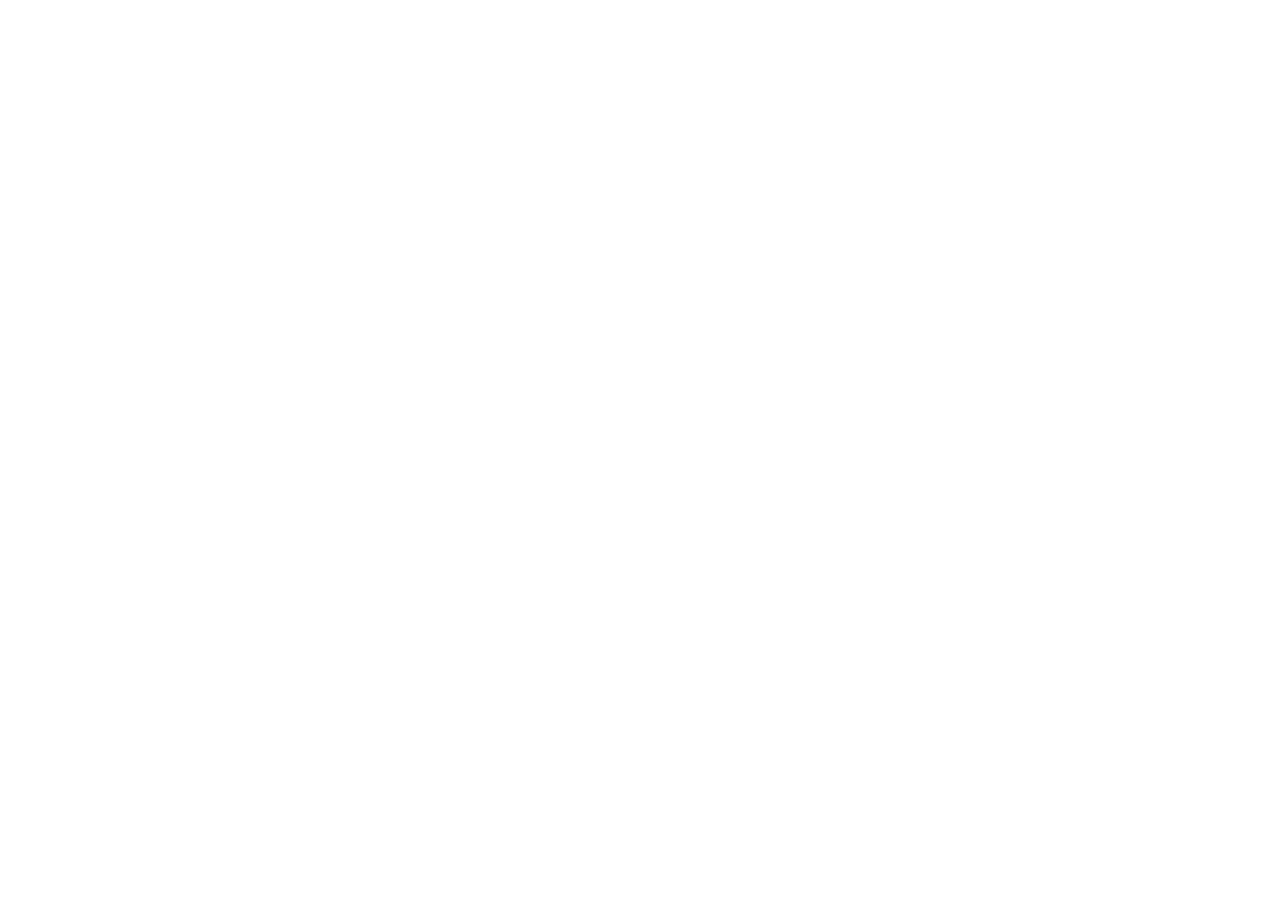
==== commit b89ed885: "Add files via upload" ====
--- a/index2.html
+++ b/index2.html
@@ -1,4 +1,5 @@
-<!DOCTYPE html><html lang="ru">
+<!DOCTYPE html>
+<html lang="ru">
   <head>
     <meta charset="utf-8">
     <meta http-equiv="X-UA-Compatible" content="IE=edge">
@@ -7,12 +8,8 @@
     <title></title>
 
     <!-- CSS -->
-    <link href="css/bootstrap.min.css" rel="stylesheet">
-    <link href="css/main.css?2" rel="stylesheet">
-    <link href="css/media.css?3" rel="stylesheet">
-    <link href="css/font-awesome.css?1" rel="stylesheet">
-
-
+    <link href="css/main.css" rel="stylesheet">
+    <link href="css/media.css" rel="stylesheet">
     <!-- HTML5 shim and Respond.js for IE8 support of HTML5 elements and media queries -->
     <!-- WARNING: Respond.js doesn't work if you view the page via file:// -->
     <!--[if lt IE 9]>
@@ -20,4570 +17,11 @@
       <script src="https://oss.maxcdn.com/respond/1.4.2/respond.min.js"></script>
     <![endif]-->
   </head>
-
+   <video width="100%" height="100%" autoplay loop muted class="bgvideo" id="bgvideo">
+   <source src="images/video.mp4" type="video/mp4"></source>
+  </video>
   
   <body>
-    <header class="header-fixed">
-      <div class="container">
-        <div class="row">
-          <div class="col-3 col-sm-4 col-md-4 col-lg-4 col-header">
-            <div class="header-link-mobila">
-              <a href="#">
-                <svg xmlns="http://www.w3.org/2000/svg" xmlns:xlink="http://www.w3.org/1999/xlink" version="1.1" width="40" height="40" viewBox="0 0 400 400" xml:space="preserve">
-                  <g transform="matrix(12.5 0 0 12.5 200 200)"  >
-                  <path style="stroke: none; stroke-width: 1; stroke-dasharray: none; stroke-linecap: butt; stroke-dashoffset: 0; stroke-linejoin: miter; stroke-miterlimit: 4; fill: rgb(0,0,0); fill-rule: nonzero; opacity: 1;"  transform=" translate(-8, -8)" d="M 12.166 8.94 c -0.524 1.062 -1.234 2.12 -1.96 3.07 A 31.493 31.493 0 0 1 8 14.58 a 31.481 31.481 0 0 1 -2.206 -2.57 c -0.726 -0.95 -1.436 -2.008 -1.96 -3.07 C 3.304 7.867 3 6.862 3 6 a 5 5 0 0 1 10 0 c 0 0.862 -0.305 1.867 -0.834 2.94 z M 8 16 s 6 -5.686 6 -10 A 6 6 0 0 0 2 6 c 0 4.314 6 10 6 10 z" stroke-linecap="round" />
-                  </g>
-                  <g transform="matrix(12.5 0 0 12.5 200 175)"  >
-                  <path style="stroke: none; stroke-width: 1; stroke-dasharray: none; stroke-linecap: butt; stroke-dashoffset: 0; stroke-linejoin: miter; stroke-miterlimit: 4; fill: rgb(0,0,0); fill-rule: nonzero; opacity: 1;"  transform=" translate(-8, -6)" d="M 8 8 a 2 2 0 1 1 0 -4 a 2 2 0 0 1 0 4 z m 0 1 a 3 3 0 1 0 0 -6 a 3 3 0 0 0 0 6 z" stroke-linecap="round" />
-                  </g>
-                </svg>
-              </a>
-            </div>
-          </div>
-          <div class="col-6 col-sm-4 col-md-4 col-lg-4 head-logo">
-              <div class="header-logo">
-                <a class="logo-img contain" href="#">
-                  <!--<img src="images/logo.png" alt="">-->
-                </a>
-                <a class="header-link contain" href="#">
-                  <!--<img src="images/sign.png" alt="">-->
-                </a>
-              </div>
 
-        
-          </div> 
-          <div class="col-3 col-sm-4 col-md-4 col-lg-4 head-wrap">
-            <div class="header-social">
-              <ul class="social-ul">
-                <li class="social-li social-mb">
-                  <a href="#">
-                    <svg width="19" height="19" xmlns="http://www.w3.org/2000/svg" xmlns:xlink="http://www.w3.org/1999/xlink" version="1.1" id="Layer_1" viewBox="0 0 512 512" xml:space="preserve" class="search">
-                    <path id="icon-search" d="M495,466.2L377.2,348.4c29.2-35.6,46.8-81.2,46.8-130.9C424,103.5,331.5,11,217.5,11C103.4,11,11,103.5,11,217.5   S103.4,424,217.5,424c49.7,0,95.2-17.5,130.8-46.7L466.1,495c8,8,20.9,8,28.9,0C503,487.1,503,474.1,495,466.2z M217.5,382.9   C126.2,382.9,52,308.7,52,217.5S126.2,52,217.5,52C308.7,52,383,126.3,383,217.5S308.7,382.9,217.5,382.9z"></path>&gt;
-                    </svg>
-
-                     <form id="searchForm" action="/catalog" class="scan abs hid hide">
-                      <input type="text" id="searchInput" name="q" class="fadeInRight animated" placeholder="Искать среди 12 437 изделий, производителей…">
-                  </form>
-                  </a>
-
-
-                </li>
-                <li class="social-li social-mb">
-                  <a href="#" class="">
-                    <svg xmlns="http://www.w3.org/2000/svg" xmlns:xlink="http://www.w3.org/1999/xlink" version="1.1" id="Layer_1" width="24" height="24" viewBox="0 0 512 512" xml:space="preserve" class="phone-icon flip-horisontal">
-                      <path id="icon-phone" d="M349 179l112 -111c49,49 1,177 -107,286 -109,108 -237,156 -286,107l111 -112c22,22 45,0 107,-63 63,-62 85,-85 63,-107zm-246 130l-76 76c-9,9 -9,25 0,35l27 27 112 -112 -27 -26c-10,-10 -26,-10 -36,0zm282 -282l-76 76c-10,10 -10,26 0,36l26 27 112 -112 -27 -27c-10,-9 -26,-9 -35,0z"></path>
-                    </svg>
-                    <!--<svg xmlns="http://www.w3.org/2000/svg" xmlns:xlink="http://www.w3.org/1999/xlink" version="1.1" id="Layer_1" width="24" height="24" viewBox="0 0 512 512" xml:space="preserve" class="icon-phone flip-horisontal">
-                    <path id="icon-phone" d="M349 179l112 -111c49,49 1,177 -107,286 -109,108 -237,156 -286,107l111 -112c22,22 45,0 107,-63 63,-62 85,-85 63,-107zm-246 130l-76 76c-9,9 -9,25 0,35l27 27 112 -112 -27 -26c-10,-10 -26,-10 -36,0zm282 -282l-76 76c-10,10 -10,26 0,36l26 27 112 -112 -27 -27c-10,-9 -26,-9 -35,0z"></path>-->
-                </svg>
-                  </a>
-                </li>
-                <li class="social-li social-mb">
-                  <a href="#">
-                    <i class="fa fa-instagram insta-icon"></i>
-                  </a>
-                </li>
-                <li class="social-li">
-                  <a href="#">
-                    <i class="fa fa-heart-o heart-icon">
-                      <div class="favorites-qty">2</div>
-                    </i>
-                  </a>
-                </li>
-                <li class="social-li social-only-mb">
-                  <a href="#" class="">
-                    <svg xmlns="http://www.w3.org/2000/svg" xmlns:xlink="http://www.w3.org/1999/xlink" version="1.1" id="Layer_1" width="24" height="24" viewBox="0 0 512 512" xml:space="preserve" class="phone-icon flip-horisontal">
-                      <path id="icon-phone" d="M349 179l112 -111c49,49 1,177 -107,286 -109,108 -237,156 -286,107l111 -112c22,22 45,0 107,-63 63,-62 85,-85 63,-107zm-246 130l-76 76c-9,9 -9,25 0,35l27 27 112 -112 -27 -26c-10,-10 -26,-10 -36,0zm282 -282l-76 76c-10,10 -10,26 0,36l26 27 112 -112 -27 -27c-10,-9 -26,-9 -35,0z"></path>
-                    </svg>
-                    <!--<svg xmlns="http://www.w3.org/2000/svg" xmlns:xlink="http://www.w3.org/1999/xlink" version="1.1" id="Layer_1" width="24" height="24" viewBox="0 0 512 512" xml:space="preserve" class="icon-phone flip-horisontal">
-                    <path id="icon-phone" d="M349 179l112 -111c49,49 1,177 -107,286 -109,108 -237,156 -286,107l111 -112c22,22 45,0 107,-63 63,-62 85,-85 63,-107zm-246 130l-76 76c-9,9 -9,25 0,35l27 27 112 -112 -27 -26c-10,-10 -26,-10 -36,0zm282 -282l-76 76c-10,10 -10,26 0,36l26 27 112 -112 -27 -27c-10,-9 -26,-9 -35,0z"></path>-->
-                    </svg>
-                  </a>
-                </li>
-              </ul>
-            </div>
-          </div>
-          <div class="col-md-12 header-border">
-            <div class="row mobila-header">
-              <div class="col-2">
-                <div class="burger">
-                  <i>
-                    <svg width="18" height="18" viewBox="0 0 18 18" fill="none" xmlns="http://www.w3.org/2000/svg">
-                      <path d="M3.15643 9.75L14.8436 9.75C15.3442 9.75 15.75 9.43436 15.75 9.045L15.75 8.955C15.75 8.56564 15.3442 8.25 14.8436 8.25L3.15643 8.25C2.65582 8.25 2.25 8.56564 2.25 8.955L2.25 9.045C2.25 9.43436 2.65582 9.75 3.15643 9.75Z" fill="#444444"/>
-                      <path d="M2.955 6L15.045 6C15.4344 6 15.75 5.68436 15.75 5.295L15.75 5.205C15.75 4.81564 15.4344 4.5 15.045 4.5L2.955 4.5C2.56564 4.5 2.25 4.81564 2.25 5.205L2.25 5.295C2.25 5.68436 2.56564 6 2.955 6Z" fill="#444444"/>
-                      <path d="M2.955 13.5L15.045 13.5C15.4344 13.5 15.75 13.1844 15.75 12.795L15.75 12.705C15.75 12.3156 15.4344 12 15.045 12L2.955 12C2.56564 12 2.25 12.3156 2.25 12.705L2.25 12.795C2.25 13.1844 2.56564 13.5 2.955 13.5Z" fill="#444444"/>
-                    </svg>
-                  </i>
-                </div>
-              </div>
-              <div class="col-10">
-                <div class="header-input-mb">
-                <input class="header-input" type="text" size="40" placeholder="">
-                </div>
-              </div>
-            </div>
-            <div class="header-bottom">
-
-              <ul class="header-ul">
-                <li class="header-li">
-                  <a href="#">Столы и стулья</a>
-                  <div class="header-open">
-                    <div class="row ">
-                      <div class="submenu">
-                        <div class="rubbery-box">
-                          <div class="row">
-                            <div class="w-33 sm-w40 ">
-                              <ul class="header-open-ul">
-                                <li class="header-open-li">
-                                  <a href="#">Все обеденные столы</a>
-                                </li>
-                                <li class="header-open-li2">
-                                  <a href="#">Стеклянные столы</a>
-                                </li>
-                                <li class="header-open-li2">
-                                  <a href="#">Деревянные столы</a>
-                                </li>
-                                <li class="header-open-li2">
-                                  <a href="#">Раздвижные столы</a>
-                                </li>
-                                <li class="header-open-li2">
-                                  <a href="#">Прямоугольные столы</a>
-                                </li>
-                                <li class="header-open-li2">
-                                  <a href="#">Квадратные столы</a>
-                                </li>
-                                <li class="header-open-li2">
-                                  <a href="#">Круглые (овальные) столы</a>
-                                </li>
-                                <li class="header-open-li2">
-                                  <a href="#">Круглые раздвижные столы</a>
-                                </li>
-                              </ul>
-                            </div>
-                            <div class="w-33 sm-w30 ">
-                              <ul class="header-open-ul">
-                                <li class="header-open-li">
-                                  <a href="#">Другие столы</a>
-                                </li>
-                                <li class="header-open-li2">
-                                  <a href="#">Туалетные столики</a>
-                                </li>
-                                <li class="header-open-li2">
-                                  <a href="#">Письменные столы</a>
-                                </li>
-                                <li class="header-open-li2">
-                                  <a href="#">Детские столы</a>
-                                </li>
-                                <li class="header-open-li2">
-                                  <a href="#">Барные столы</a>
-                                </li>
-                                <li class="header-open-li2">
-                                  <a href="#">Квадратные столы</a>
-                                </li>
-                                <li class="header-open-li2">
-                                  <a href="#">Консоли</a>
-                                </li>
-                                <li class="header-open-li2">
-                                  <a href="#">Уличные столы</a>
-                                </li>
-                              </ul>
-                            </div>
-                            <div class="w-33 sm-w30 ">
-                              <ul class="header-open-ul">
-                                <li class="header-open-li">
-                                  <a href="#">Барные стулья</a>
-                                </li>
-                                <li class="header-open-li2">
-                                  <a href="#">Полу-барные стулья</a>
-                                </li>
-                                <li class="header-open-li2">
-                                  <a href="#">Барные стулья со спинкой</a>
-                                </li>
-                                <li class="header-open-li2">
-                                  <a href="#">Барные стулья без спинки</a>
-                                </li>
-
-                              </ul>
-                            </div>
-                            <div class="w-33 sm-w40 ">
-                              <ul class="header-open-ul2">
-                                <li class="header-open-li">
-                                  <a href="#">Столики</a>
-                                </li>
-                                <li class="header-open-li2">
-                                  <a href="#">Круглые (овальные) журнальные столики</a>
-                                </li>
-                                <li class="header-open-li2">
-                                  <a href="#">Прямоугольные журнальные столики</a>
-                                </li>
-                                <li class="header-open-li2">
-                                  <a href="#">Квадратные журнальные столики</a>
-                                </li>
-                                <li class="header-open-li2">
-                                  <a href="#">Столы-трансформеры</a>
-                                </li>
-                                <li class="header-open-li2">
-                                  <a href="#">Придиванные столы</a>
-                                </li>
-                                <li class="header-open-li2">
-                                  <a href="#">Прикроватные столики</a>
-                                </li>
-                              </ul>
-                            </div>
-                            <div class="w-33 sm-w30 ">
-                              <ul class="header-open-ul2">
-                                <li class="header-open-li">
-                                  <a href="#">Обеденные стулья</a>
-                                </li>
-                                <li class="header-open-li2">
-                                  <a href="#">Стулья с высокой спинкой</a>
-                                </li>
-                                <li class="header-open-li2">
-                                  <a href="#">Стулья с подлокотниками</a>
-                                </li>
-                                <li class="header-open-li2">
-                                  <a href="#">Пластиковые стулья</a>
-                                </li>
-                                <li class="header-open-li2">
-                                  <a href="#">Дизайнерские стулья</a>
-                                </li>
-                              </ul>
-                            </div>
-                            <div class="w-33 sm-w30 ">
-                              <ul class="header-open-ul2">
-                                <li class="header-open-li">
-                                  <a href="#">Другие стулья</a>
-                                </li>
-                                <li class="header-open-li2">
-                                  <a href="#">Табуретки</a>
-                                </li>
-                                <li class="header-open-li2">
-                                  <a href="#">Складные стулья</a>
-                                </li>
-                                <li class="header-open-li2">
-                                  <a href="#">Садовые стулья</a>
-                                </li>
-                                <li class="header-open-li2">
-                                  <a href="#">Офисные стулья</a>
-                                </li>
-                                <li class="header-open-li2">
-                                  <a href="#">Офисные кресла</a>
-                                </li>
-                              </ul>
-                            </div>
-                          </div>
-                        </div>
-                        <div class="fixed-box fb-1-2">
-                          <div class="images-col slim-col">
-                            <a href="/catalog/Vse-obedennie-stoli" class="image-box h100" style="background-image: url(/images/image1-1573393500.jpg);"></a>
-                          </div>
-                          <div class="images-col slim-col">
-                            <a href="#" class="image-box h50" style="background-image: url(/images/image2-1573393500.jpg);">
-                              <!--<img class="image-box h50" src="/images/image2-1573393500.jpg"/>-->
-                            </a>
-                            <a href="#" class="image-box h50" style="background-image: url(/images/image3-1573393500.jpg);"></a>
-                          </div>
-                        </div>
-                      </div>
-                    </div>
-                  </div>
-                </li>
-                <style>
-                  .image-box {
-                    cursor: pointer;
-                    display:block;
-                    background-size: cover;
-                    -webkit-background-size: cover;
-                    -o-background-size: cover;
-                    -moz-background-size: cover;
-                    background-position: center center;
-                    background-repeat: no-repeat;
-                  }
-                  .image-box + .image-box {
-                    margin-top: 20px;
-                  }
-                  .h100 {
-                    height: 414px;
-                  }
-                  .h50 {
-                    height: 197px;
-                  }
-                  .submenu {
-                    display: flex;
-                    flex-direction: row;
-                    justify-content: space-between;
-                    align-items: stretch;
-                    width: 100%;
-                    z-index: 98;
-                  }
-                  .fixed-box {
-                    /*background-color: #FF9999;*/
-                    display: inline-flex;
-                  }
-                  .fb-1-2 {
-                    flex: 0 0 488px;
-                  }
-                  .fb-1w-2 {
-                    flex: 0 0 718px;
-                  }
-                  .fb-2-1-2 {
-                    flex: 0 0 972px;
-                  }
-                  .rubbery-box {
-                    flex: 1 1 25%;
-                    /*background-color: #9999FF;*/
-                    padding-left:20px;
-                  }
-                  .images-col + .images-col {
-                    margin-left: 20px;
-                  }
-                  .images-col {
-                    /*background-color: green;*/
-                    height: 414px;
-                  }
-                  .slim-col {
-                    width: 234px;
-                  }
-                  .wide-col {
-                    width: 464px;
-                  }
-                  .w-33 {
-                    width: 33.333333333%;
-                  }
-                  .w-100 {
-                    width: 100%;
-                  }
-                  @media screen and (min-width: 1230px) and (max-width: 1310px) {
-                    .sm-w40 {
-                      width: 40%;
-                      padding-left: 0;
-                      padding-right: 0;
-                    }
-                    .sm-w30 {
-                      width: 30%;
-                      padding-left: 0;
-                      padding-right: 0;
-                    }
-                  }
-                  .breadcrumbs {padding: 0;}
-                </style>
-                <li class="header-li">
-                  <a href="#">Кухни</a>
-                  <div class="header-open">
-                    <div class="row ">
-                      <div class="submenu">
-                        <div class="rubbery-box">
-                          <div class="row">
-                            <div class="w-100">
-                              <ul class="header-open-ul">
-
-                                <li class="header-open-li2">
-                                  <a href="#">Современные кухни</a>
-                                </li>
-                                <li class="header-open-li2">
-                                  <a href="#">Классические кухни</a>
-                                </li>
-                                <li class="header-open-li2">
-                                  <a href="#">Кухни-острова</a>
-                                </li>
-                                <li class="header-open-li2">
-                                  <a href="#">Кухни в стиле Кантри</a>
-                                </li>
-                                <li class="header-open-li2">
-                                  <a href="#">Дизайнерские кухни</a>
-                                </li>
-                                <li class="header-open-li2">
-                                  <a href="#">Кухни в стиле Лофт</a>
-                                </li>
-                                <li class="header-open-li2">
-                                  <a href="#">Кухни Арт Деко</a>
-                                </li>
-                                <li class="header-open-li2">
-                                  <a href="#">Кухонные верстаки</a>
-                                </li>
-                              </ul>
-                            </div>
-                          </div>
-                        </div>
-                        <div class="fixed-box fb-2-1-2">
-                          <div class="images-col slim-col">
-                            <a href="#" class="image-box h50" style="background-image: url(/images/image1-1573392646.jpg);"></a>
-                            <a href="#" class="image-box h50" style="background-image: url(/images/image2-1573392646.jpg);"></a>
-                          </div>
-                          <div class="images-col wide-col">
-                            <a href="#" class="image-box h100" style="background-image: url(/images/image3-1573393221.jpg);"></a>
-                          </div>
-                          <div class="images-col slim-col">
-                            <a href="#" class="image-box h50" style="background-image: url(/images/image5-1573392696.jpg);"></a>
-                            <a href="#" class="image-box h50" style="background-image: url(/images/image4-1573392696.jpg);"></a>
-                          </div>
-                        </div>
-                      </div>
-                    </div>
-                  </div>
-                </li>
-                <li class="header-li">
-                  <a href="#">Диваны и кресла</a>
-                  <div class="header-open">
-                    <div class="row ">
-                      <div class="submenu">
-                        <div class="rubbery-box">
-                          <div class="row">
-                            <div class="w-33">
-                              <ul class="header-open-ul">
-                                <li class="header-open-li">
-                                  <a href="#">Все диваны</a>
-                                </li>
-                                <li class="header-open-li2">
-                                  <a href="#">Угловые диваны</a>
-                                </li>
-                                <li class="header-open-li2">
-                                  <a href="#">Диваны-кровати</a>
-                                </li>
-                                <li class="header-open-li2">
-                                  <a href="#">Круглые и скругленные диваны</a>
-                                </li>
-                                <li class="header-open-li2">
-                                  <a href="#">Диваны с высокой спинкой</a>
-                                </li>
-                                <li class="header-open-li2">
-                                  <a href="#">Диваны с реклайнерами</a>
-                                </li>
-                                <li class="header-open-li2">
-                                  <a href="#">Пуховые диваны</a>
-                                </li>
-                                <li class="header-open-li2">
-                                  <a href="#">Диваны с капитоне</a>
-                                </li>
-                                <li class="header-open-li2">
-                                  <a href="#">Дизайнерские диваны</a>
-                                </li>
-                                <li class="header-open-li2">
-                                  <a href="#">Детские диваны</a>
-                                </li>
-                                <li class="header-open-li2">
-                                  <a href="#">Диваны для офиса</a>
-                                </li>
-                                <li class="header-open-li2">
-                                  <a href="#">Диваны с низкой спинкой</a>
-                                </li>
-                                <li class="header-open-li2">
-                                  <a href="#">Диваны на высоких ножках</a>
-                                </li>
-                                <li class="header-open-li2">
-                                  <a href="#">Садовые (уличные) диваны</a>
-                                </li>
-                              </ul>
-                            </div>
-                            <div class="w-33">
-                              <ul class="header-open-ul">
-                                <li class="header-open-li">
-                                  <a href="#">Все кресла</a>
-                                </li>
-                                <li class="header-open-li2">
-                                  <a href="#">Кресла</a>
-                                </li>
-                                <li class="header-open-li2">
-                                  <a href="#">Шезлонги</a>
-                                </li>
-                                <li class="header-open-li2">
-                                  <a href="#">Кресла с пуфом для ног</a>
-                                </li>
-                                <li class="header-open-li2">
-                                  <a href="#">Кресла c высокой спинкой</a>
-                                </li>
-                                <li class="header-open-li2">
-                                  <a href="#">Кресла-качалки</a>
-                                </li>
-                                <li class="header-open-li2">
-                                  <a href="#">Кресла с реклайнерами</a>
-                                </li>
-                                <li class="header-open-li2">
-                                  <a href="#">Дизайнерские кресла</a>
-                                </li>
-                                <li class="header-open-li2">
-                                  <a href="#">Кресла-кровати</a>
-                                </li>
-                                <li class="header-open-li2">
-                                  <a href="#">Круглые кресла</a>
-                                </li>
-                                <li class="header-open-li2">
-                                  <a href="#">Офисные кресла</a>
-                                </li>
-                                <li class="header-open-li2">
-                                  <a href="#">Садовые (уличные) кресла</a>
-                                </li>
-                              </ul>
-                            </div>
-                            <div class="w-33">
-                              <ul class="header-open-ul">
-                                <li class="header-open-li">
-                                  <a href="#">Другое</a>
-                                </li>
-                                <li class="header-open-li2">
-                                  <a href="#">Кушетки</a>
-                                </li>
-                                <li class="header-open-li2">
-                                  <a href="#">Пуфы</a>
-                                </li>
-                                <li class="header-open-li2">
-                                  <a href="#">Скамьи</a>
-                                </li>
-                                <li class="header-open-li2">
-                                  <a href="#">Прикроватные пуфы (банкетки)</a>
-                                </li>
-
-                              </ul>
-                            </div>
-                          </div>
-                        </div>
-                        <div class="fixed-box fb-1-2">
-                          <div class="images-col slim-col">
-                            <a href="/catalog/Vse-obedennie-stoli" class="image-box h100" style="background-image: url(https://www.milansofa.ru/upload/menu/3/image/image1-1573393440.jpg);"></a>
-                          </div>
-                          <div class="images-col slim-col">
-                            <a href="#" class="image-box h50" style="background-image: url(https://www.milansofa.ru/upload/menu/3/image/image2-1573393440.jpg);"></a>
-                            <a href="#" class="image-box h50" style="background-image: url(https://www.milansofa.ru/upload/menu/3/image/image3-1573393393.jpg);"></a>
-                          </div>
-                        </div>
-                      </div>
-                    </div>
-                  </div>
-                </li>
-                <li class="header-li">
-                  <a href="#">Спальня</a>
-                  <div class="header-open">
-                    <div class="row ">
-                      <div class="submenu">
-                        <div class="rubbery-box">
-                          <div class="row">
-                            <div class="w-50">
-                              <ul class="header-open-ul">
-                                <li class="header-open-li">
-                                  <a href="#">Все кровати</a>
-                                </li>
-                                <li class="header-open-li2">
-                                  <a href="#">Двухспальные кровати</a>
-                                </li>
-                                <li class="header-open-li2">
-                                  <a href="#">Кровати с мягким изголовьем</a>
-                                </li>
-                                <li class="header-open-li2">
-                                  <a href="#">Кровати с балдахином</a>
-                                </li>
-                                <li class="header-open-li2">
-                                  <a href="#">Кровати с высоким изголовьем</a>
-                                </li>
-                                <li class="header-open-li2">
-                                  <a href="#">Кровати с изножьем</a>
-                                </li>
-                                <li class="header-open-li2">
-                                  <a href="#">Кровати с капитоне</a>
-                                </li>
-                                <li class="header-open-li2">
-                                  <a href="#">Круглые кровати</a>
-                                </li>
-                                <li class="header-open-li2">
-                                  <a href="#">Кровати с ящиком (подъёмным механизмом)</a>
-                                </li>
-                                <li class="header-open-li2">
-                                  <a href="#">Кованые кровати</a>
-                                </li>
-                                <li class="header-open-li2">
-                                  <a href="#">Двухъярусные кровати</a>
-                                </li>
-                                <li class="header-open-li2">
-                                  <a href="#">Односпальные кровати</a>
-                                </li>
-                                <li class="header-open-li2">
-                                  <a href="#">Детские кровати</a>
-                                </li>
-                                <li class="header-open-li2">
-                                  <a href="#">Кровати на ножках</a>
-                                </li>
-                                <li class="header-open-li2">
-                                  <a href="#">Дизайнерские кровати</a>
-                                </li>
-                              </ul>
-                            </div>
-                            <div class="w-50">
-                              <ul class="header-open-ul">
-                                <li class="header-open-li">
-                                  <a href="#">Дополнения</a>
-                                </li>
-                                <li class="header-open-li2">
-                                  <a href="#">Комоды</a>
-                                </li>
-                                <li class="header-open-li2">
-                                  <a href="#">Прикроватные пуфы (банкетки)</a>
-                                </li>
-                                <li class="header-open-li2">
-                                  <a href="#">Прикроватные столики</a>
-                                </li>
-                                <li class="header-open-li2">
-                                  <a href="#">Прикроватные тумбочки</a>
-                                </li>
-                                <li class="header-open-li2">
-                                  <a href="#">Туалетные столики</a>
-                                </li>
-                                <li class="header-open-li2">
-                                  <a href="#">Гардеробные</a>
-                                </li>
-                                <li class="header-open-li2">
-                                  <a href="#">Зеркала</a>
-                                </li>
-                                <li class="header-open-li2">
-                                  <a href="#">Шкафы-купе</a>
-                                </li>
-                                <li class="header-open-li2">
-                                  <a href="#">Распашные шкафы</a>
-                                </li>
-                              </ul>
-                            </div>
-                          </div>
-                        </div>
-                        <div class="fixed-box fb-1w-2">
-                          <div class="images-col wide-col">
-                            <a href="/catalog/Vse-obedennie-stoli" class="image-box h100" style="background-image: url(https://www.milansofa.ru/upload/menu/6/image/image1-1573394036.jpg);"></a>
-                          </div>
-                          <div class="images-col slim-col">
-                            <a href="#" class="image-box h50" style="background-image: url(https://www.milansofa.ru/upload/menu/6/image/image2-1573394036.jpg);"></a>
-                            <a href="#" class="image-box h50" style="background-image: url(https://www.milansofa.ru/upload/menu/4/image/image3-1573393604.jpg);"></a>
-                          </div>
-                        </div>
-                      </div>
-                    </div>
-                  </div>
-                </li>
-                <li class="header-li">
-                  <a href="#">Хранение</a>
-                  <div class="header-open">
-                    <div class="row ">
-                      <div class="submenu">
-                        <div class="rubbery-box">
-                          <div class="row">
-                            <div class="w-33">
-                              <ul class="header-open-ul">
-                                <li class="header-open-li">
-                                  <a href="#">Гостиная</a>
-                                </li>
-                                <li class="header-open-li2">
-                                  <a href="#">Консоли</a>
-                                </li>
-                                <li class="header-open-li2">
-                                  <a href="#">Модульные системы</a>
-                                </li>
-                                <li class="header-open-li2">
-                                  <a href="#">Тумбы для ТВ</a>
-                                </li>
-                                <li class="header-open-li2">
-                                  <a href="#">Стойки для ТВ</a>
-                                </li>
-                                <li class="header-open-li2">
-                                  <a href="#">Буфеты</a>
-                                </li>
-                                <li class="header-open-li2">
-                                  <a href="#">Серванты</a>
-                                </li>
-                                <li class="header-open-li2">
-                                  <a href="#">Витрины</a>
-                                </li>
-                                <li class="header-open-li2">
-                                  <a href="#">Книжные стеллажи и полки</a>
-                                </li>
-                                <li class="header-open-li2">
-                                  <a href="#">Библиотеки</a>
-                                </li>
-                              </ul>
-                            </div>
-                            <div class="w-33">
-                              <ul class="header-open-ul">
-                                <li class="header-open-li">
-                                  <a href="#">Столовые</a>
-                                </li>
-                                <li class="header-open-li2">
-                                  <a href="#">Бутылочницы</a>
-                                </li>
-                                <li class="header-open-li2">
-                                  <a href="#">Бары</a>
-                                </li>
-                                <li class="header-open-li2">
-                                  <a href="#">Буфеты</a>
-                                </li>
-                                <li class="header-open-li2">
-                                  <a href="#">Серванты</a>
-                                </li>
-                              </ul>
-                            </div>
-                            <div class="w-33">
-                              <ul class="header-open-ul">
-                                <li class="header-open-li">
-                                  <a href="#">Кабинеты</a>
-                                </li>
-                                <li class="header-open-li2">
-                                  <a href="#">Книжные шкафы</a>
-                                </li>
-                                <li class="header-open-li2">
-                                  <a href="#">Секретеры</a>
-                                </li>
-                                <li class="header-open-li2">
-                                  <a href="#">Книжные стеллажи и полки</a>
-                                </li>
-                                <li class="header-open-li2">
-                                  <a href="#">Бары</a>
-                                </li>
-                                <li class="header-open-li2">
-                                  <a href="#">Библиотеки</a>
-                                </li>
-                              </ul>
-                            </div>
-                            <div class="w-33">
-                              <ul class="header-open-ul">
-                                <li class="header-open-li">
-                                  <a href="#">Спальни</a>
-                                </li>
-                                <li class="header-open-li2">
-                                  <a href="#">Распашные шкафы</a>
-                                </li>
-                                <li class="header-open-li2">
-                                  <a href="#">Шкафы-купе</a>
-                                </li>
-                                <li class="header-open-li2">
-                                  <a href="#">Гардеробные</a>
-                                </li>
-                                <li class="header-open-li2">
-                                  <a href="#">Комоды</a>
-                                </li>
-                                <li class="header-open-li2">
-                                  <a href="#">Прикроватные тумбочки</a>
-                                </li>
-                              </ul>
-                            </div>
-                            <div class="w-33">
-                              <ul class="header-open-ul">
-                                <li class="header-open-li">
-                                  <a href="#">Прихожая и технические зоны</a>
-                                </li>
-                                <li class="header-open-li2">
-                                  <a href="#">Тумбы для раковины</a>
-                                </li>
-                                <li class="header-open-li2">
-                                  <a href="#">Обувницы</a>
-                                </li>
-                                <li class="header-open-li2">
-                                  <a href="#">Шкафы-купе</a>
-                                </li>
-                                <li class="header-open-li2">
-                                  <a href="#">Постирочные и прачечные</a>
-                                </li>
-                                <li class="header-open-li2">
-                                  <a href="#">Распашные шкафы</a>
-                                </li>
-                                <li class="header-open-li2">
-                                  <a href="#">Консоли</a>
-                                </li>
-                              </ul>
-                            </div>
-                          </div>
-                        </div>
-                        <div class="fixed-box fb-1-2">
-                          <div class="images-col slim-col">
-                            <a href="/catalog/Vse-obedennie-stoli" class="image-box h100" style="background-image: url(https://www.milansofa.ru/upload/menu/5/image/image1-1573393986.jpg);"></a>
-                          </div>
-                          <div class="images-col slim-col">
-                            <a href="#" class="image-box h50" style="background-image: url(https://www.milansofa.ru/upload/menu/5/image/image2-1573393986.jpg);"></a>
-                            <a href="#" class="image-box h50" style="background-image: url(https://www.milansofa.ru/upload/menu/5/image/image3-1573393986.jpg);"></a>
-                          </div>
-                        </div>
-                      </div>
-                    </div>
-                  </div>
-                </li>
-                <li class="header-li">
-                  <a href="#">Аксессуары</a>
-                  <div class="header-open">
-                    <div class="row ">
-                      <div class="submenu">
-                        <div class="rubbery-box">
-                          <div class="row">
-                            <div class="w-50">
-                              <ul class="header-open-ul">
-                                <li class="header-open-li">
-                                  <a href="#">Зеркала</a>
-                                </li>
-                                <li class="header-open-li2">
-                                  <a href="#">Настенные зеркала</a>
-                                </li>
-                                <li class="header-open-li2">
-                                  <a href="#">Напольные зеркала</a>
-                                </li>
-                                <li class="header-open-li2">
-                                  <a href="#">Прямоугольные зеркала</a>
-                                </li>
-                                <li class="header-open-li2">
-                                  <a href="#">Квадратные зеркала</a>
-                                </li>
-                                <li class="header-open-li2">
-                                  <a href="#">Круглые зеркала</a>
-                                </li>
-                                <li class="header-open-li2">
-                                  <a href="#">Овальные зеркала</a>
-                                </li>
-                                <li class="header-open-li2">
-                                  <a href="#">Зеркало в кожаной раме</a>
-                                </li>
-                                <li class="header-open-li2">
-                                  <a href="#">Дизайнерские зеркала</a>
-                                </li>
-                              </ul>
-                            </div>
-                            <div class="w-50">
-                              <ul class="header-open-ul">
-                                <li class="header-open-li">
-                                  <a href="#">Дополнения</a>
-                                </li>
-                                <li class="header-open-li2">
-                                  <a href="#">Ковры</a>
-                                </li>
-                                <li class="header-open-li2">
-                                  <a href="#">Биокамины</a>
-                                </li>
-                                <li class="header-open-li2">
-                                  <a href="#">Часы</a>
-                                </li>
-                                <li class="header-open-li2">
-                                  <a href="#">Вазы</a>
-                                </li>
-                                <li class="header-open-li2">
-                                  <a href="#">Декоративные блюда</a>
-                                </li>
-                                <li class="header-open-li2">
-                                  <a href="#">Подсвечники</a>
-                                </li>
-                                <li class="header-open-li2">
-                                  <a href="#">Декоративные подушки</a>
-                                </li>
-                                <li class="header-open-li2">
-                                  <a href="#">Пледы</a>
-                                </li>
-                                <li class="header-open-li2">
-                                  <a href="#">Картины</a>
-                                </li>
-                                <li class="header-open-li2">
-                                  <a href="#">Декоративные панно</a>
-                                </li>
-                                <li class="header-open-li2">
-                                  <a href="#">Посуда</a>
-                                </li>
-                                <li class="header-open-li2">
-                                  <a href="#">Подставки для зонтов</a>
-                                </li>
-                                <li class="header-open-li2">
-                                  <a href="#">Газетницы</a>
-                                </li>
-                                <li class="header-open-li2">
-                                  <a href="#">Вешалки</a>
-                                </li>
-                                <li class="header-open-li2">
-                                  <a href="#">Аксессуары для кухни</a>
-                                </li>
-                                <li class="header-open-li2">
-                                  <a href="#">Аксессуары для прихожей</a>
-                                </li>
-                                <li class="header-open-li2">
-                                  <a href="#">Аксессуары для ванной</a>
-                                </li>
-                                <li class="header-open-li2">
-                                  <a href="#">Уличные ковры</a>
-                                </li>
-                              </ul>
-                            </div>
-                          </div>
-                        </div>
-                        <div class="fixed-box fb-1w-2">
-                          <div class="images-col wide-col">
-                            <a href="/catalog/Vse-obedennie-stoli" class="image-box h100" style="background-image: url(https://www.milansofa.ru/upload/menu/6/image/image1-1573394036.jpg);"></a>
-                          </div>
-                          <div class="images-col slim-col">
-                            <a href="#" class="image-box h50" style="background-image: url(https://www.milansofa.ru/upload/menu/6/image/image2-1573394036.jpg);"></a>
-                            <a href="#" class="image-box h50" style="background-image: url(https://www.milansofa.ru/upload/menu/6/image/image3-1573392503.jpg);"></a>
-                          </div>
-                        </div>
-                      </div>
-                    </div>
-                  </div>
-                </li>
-                <li class="header-li">
-                  <a href="#">Свет</a>
-                  <div class="header-open">
-                    <div class="row ">
-                      <div class="submenu">
-                        <div class="rubbery-box">
-                          <div class="row">
-                            <div class="w-100">
-                              <ul class="header-open-ul">
-
-                                <li class="header-open-li2">
-                                  <a href="#">Люстры</a>
-                                </li>
-                                <li class="header-open-li2">
-                                  <a href="#">Настенные светильники</a>
-                                </li>
-                                <li class="header-open-li2">
-                                  <a href="#">Потолочные светильники</a>
-                                </li>
-                                <li class="header-open-li2">
-                                  <a href="#">Настольные лампы</a>
-                                </li>
-                                <li class="header-open-li2">
-                                  <a href="#">Напольные лампы (торшеры)</a>
-                                </li>
-                                <li class="header-open-li2">
-                                  <a href="#">Бра</a>
-                                </li>
-                                <li class="header-open-li2">
-                                  <a href="#">Уличные светильники</a>
-                                </li>
-                              </ul>
-                            </div>
-                          </div>
-                        </div>
-                        <div class="fixed-box fb-2-1-2">
-                          <div class="images-col slim-col">
-                            <a href="#" class="image-box h50" style="background-image: url(https://www.milansofa.ru/upload/menu/7/image/image4-1573394242.jpg);"></a>
-                            <a href="#" class="image-box h50" style="background-image: url(https://www.milansofa.ru/upload/menu/7/image/image5-1573394105.jpg);"></a>
-                          </div>
-                          <div class="images-col wide-col">
-                            <a href="#" class="image-box h100" style="background-image: url(https://www.milansofa.ru/upload/menu/7/image/image3-1573394191.jpg);"></a>
-                          </div>
-                          <div class="images-col slim-col">
-                            <a href="#" class="image-box h50" style="background-image: url(https://www.milansofa.ru/upload/menu/7/image/image1-1573394105.jpg);"></a>
-                            <a href="#" class="image-box h50" style="background-image: url(https://www.milansofa.ru/upload/menu/7/image/image2-1573394105.jpg);"></a>
-                          </div>
-                        </div>
-                      </div>
-                    </div>
-                  </div>
-                </li>
-                <li class="header-li">
-                  <a href="#">Офис</a>
-                  <div class="header-open">
-                    <div class="row ">
-                      <div class="submenu">
-                        <div class="rubbery-box">
-                          <div class="row">
-                            <div class="w-100">
-                              <ul class="header-open-ul">
-
-                                <li class="header-open-li2">
-                                  <a href="#">Люстры</a>
-                                </li>
-                                <li class="header-open-li2">
-                                  <a href="#">Настенные светильники</a>
-                                </li>
-                                <li class="header-open-li2">
-                                  <a href="#">Потолочные светильники</a>
-                                </li>
-                                <li class="header-open-li2">
-                                  <a href="#">Настольные лампы</a>
-                                </li>
-                                <li class="header-open-li2">
-                                  <a href="#">Напольные лампы (торшеры)</a>
-                                </li>
-                                <li class="header-open-li2">
-                                  <a href="#">Бра</a>
-                                </li>
-                                <li class="header-open-li2">
-                                  <a href="#">Уличные светильники</a>
-                                </li>
-                              </ul>
-                            </div>
-                          </div>
-                        </div>
-                        <div class="fixed-box fb-2-1-2">
-                          <div class="images-col slim-col">
-                            <a href="#" class="image-box h50" style="background-image: url(https://www.milansofa.ru/upload/menu/7/image/image4-1573394242.jpg);"></a>
-                            <a href="#" class="image-box h50" style="background-image: url(https://www.milansofa.ru/upload/menu/7/image/image5-1573394105.jpg);"></a>
-                          </div>
-                          <div class="images-col wide-col">
-                            <a href="#" class="image-box h100" style="background-image: url(https://www.milansofa.ru/upload/menu/7/image/image3-1573394191.jpg);"></a>
-                          </div>
-                          <div class="images-col slim-col">
-                            <a href="#" class="image-box h50" style="background-image: url(https://www.milansofa.ru/upload/menu/7/image/image1-1573394105.jpg);"></a>
-                            <a href="#" class="image-box h50" style="background-image: url(https://www.milansofa.ru/upload/menu/7/image/image2-1573394105.jpg);"></a>
-                          </div>
-                        </div>
-                      </div>
-                    </div>
-                  </div>
-                </li>
-                <li class="header-li menu-point">
-                  <a href="#" >...</a>
-                  <div class="menu-point-wrap">
-                    <ul class="nav-point">
-                      <li class="popup-menu-point"><a href="#">Столы и стулья</a></li>
-                      <li class="popup-menu-point"><a href="#">Кухня</a></li>
-                      <li class="popup-menu-point"><a href="#">Диваны и кресла</a></li>
-                      <li class="popup-menu-point"><a href="#">Спальня</a></li>
-                      <li class="popup-menu-point"><a href="#">Хранения</a></li>
-                      <li class="popup-menu-point"><a href="#">Аксессуары</a></li>
-                      <li class="popup-menu-point"><a href="#">Свет</a></li>
-                      <li class="popup-menu-point"><a href="#">Офис</a></li>
-                      <li class="popup-menu-point"><a href="#">Детская мебель</a></li>
-                      <li class="popup-menu-point"><a href="#">Ванные</a></li>
-                      <li class="popup-menu-point"><a href="#">Уличная мебель</a></li>
-                    </ul>
-                  </div>
-                </li>
-              </ul>
-              <ul class="header-ul2">
-                <li class="header-li2">
-                  <a href="#"><span>%</span></a>
-                </li>
-                <li class="header-li2">
-                  <a href="#">В НАЛИЧИИ</a>
-                </li>
-                <li class="header-li2">
-                  <a href="#">БРЕНДЫ</a>
-                  <div class="header-open8">
-                    <div class="row">
-                      <div class="col-2 col-sm-2 col-md-2 col-lg-2 col-xl-2 col-xxl-2">
-                        <ul class="header-open-ul3">
-                          <li class="header-open-li3">
-                            A
-                          </li>
-                          <li class="header-open-li3">
-                            <img src="images/star-svgrepo-com.svg" alt="">
-                            <a href="#">asdadsassad</a>
-                          </li>
-                          <li class="header-open-li3">
-                            <img src="images/star-svgrepo-com.svg" alt="">
-                            <a href="#">asdadsassad</a>
-                          </li>
-                          <li class="header-open-li3">
-                            <img src="images/star-svgrepo-com.svg" alt="">
-                            <a href="#">asdadsassad</a>
-                          </li>
-                          <li class="header-open-li3">
-                            <img src="images/star-svgrepo-com.svg" alt="">
-                            <a href="#">asdadsassad</a>
-                          </li>
-                          <li class="header-open-li3">
-                            <a href="#">asdadsassad</a>
-                          </li>
-                          <li class="header-open-li3">
-                            <a href="#">asdadsassad</a>
-                          </li>
-                          <li class="header-open-li3">
-                            <a href="#">asdadsassad</a>
-                          </li>
-                          <li class="header-open-li3">
-                            <a href="#">asdadsassad</a>
-                          </li>
-                          <li class="header-open-li3">
-                            <a href="#">asdadsassad</a>
-                          </li>
-                          <li class="header-open-li3">
-                            <a href="#">asdadsassad</a>
-                          </li>
-                          <li class="header-open-li3">
-                            <a href="#">asdadsassad</a>
-                          </li>
-                          <li class="header-open-li3">
-                            <a href="#">asdadsassad</a>
-                          </li>
-                          <li class="header-open-li3">
-                            <a href="#">asdadsassad</a>
-                          </li>
-                          <li class="header-open-li3">
-                            <a href="#">asdadsassad</a>
-                          </li>
-                          <li class="header-open-li3">
-                            <a href="#">asdadsassad</a>
-                          </li>
-                          <li class="header-open-li3">
-                            <a href="#">asdadsassad</a>
-                          </li>
-                        </ul>
-                        <ul class="header-open-ul3">
-                          <li class="header-open-li3">
-                            A
-                          </li>
-                          <li class="header-open-li3">
-                            <a href="#">asdadsassad</a>
-                          </li>
-                          <li class="header-open-li3">
-                            <a href="#">asdadsassad</a>
-                          </li>
-                          <li class="header-open-li3">
-                            <a href="#">asdadsassad</a>
-                          </li>
-                          <li class="header-open-li3">
-                            <a href="#">asdadsassad</a>
-                          </li>
-                          <li class="header-open-li3">
-                            <a href="#">asdadsassad</a>
-                          </li>
-                          <li class="header-open-li3">
-                            <a href="#">asdadsassad</a>
-                          </li>
-                          <li class="header-open-li3">
-                            <a href="#">asdadsassad</a>
-                          </li>
-                          <li class="header-open-li3">
-                            <a href="#">asdadsassad</a>
-                          </li>
-                          <li class="header-open-li3">
-                            <a href="#">asdadsassad</a>
-                          </li>
-                          <li class="header-open-li3">
-                            <a href="#">asdadsassad</a>
-                          </li>
-                          <li class="header-open-li3">
-                            <a href="#">asdadsassad</a>
-                          </li>
-                          <li class="header-open-li3">
-                            <a href="#">asdadsassad</a>
-                          </li>
-                          <li class="header-open-li3">
-                            <a href="#">asdadsassad</a>
-                          </li>
-                          <li class="header-open-li3">
-                            <a href="#">asdadsassad</a>
-                          </li>
-                          <li class="header-open-li3">
-                            <a href="#">asdadsassad</a>
-                          </li>
-                          <li class="header-open-li3">
-                            <a href="#">asdadsassad</a>
-                          </li>
-                        </ul>
-                         <ul class="header-open-ul3">
-                          <li class="header-open-li3">
-                            A
-                          </li>                         
-                          <li class="header-open-li3">
-                            <a href="#">asdadsassad</a>
-                          </li>
-                          <li class="header-open-li3">
-                            <a href="#">asdadsassad</a>
-                          </li>
-                          <li class="header-open-li3">
-                            <a href="#">asdadsassad</a>
-                          </li>
-                          <li class="header-open-li3">
-                            <a href="#">asdadsassad</a>
-                          </li>
-                          <li class="header-open-li3">
-                            <a href="#">asdadsassad</a>
-                          </li>
-                          <li class="header-open-li3">
-                            <a href="#">asdadsassad</a>
-                          </li>
-                        </ul>
-                      </div>
-
-                      <div class="col-2 col-sm-2 col-md-2 col-lg-2 col-xl-2 col-xxl-2">
-                        <ul class="header-open-ul3">
-                          <li class="header-open-li3">
-                            A
-                          </li>
-                          <li class="header-open-li3">
-                            <a href="#">asdadsassad</a>
-                          </li>
-                          <li class="header-open-li3">
-                            <a href="#">asdadsassad</a>
-                          </li>
-                          <li class="header-open-li3">
-                            <a href="#">asdadsassad</a>
-                          </li>
-                          <li class="header-open-li3">
-                            <a href="#">asdadsassad</a>
-                          </li>
-                          <li class="header-open-li3">
-                            <a href="#">asdadsassad</a>
-                          </li>
-                          <li class="header-open-li3">
-                            <a href="#">asdadsassad</a>
-                          </li>
-                          <li class="header-open-li3">
-                            <a href="#">asdadsassad</a>
-                          </li>
-                          <li class="header-open-li3">
-                            <a href="#">asdadsassad</a>
-                          </li>
-                          <li class="header-open-li3">
-                            <a href="#">asdadsassad</a>
-                          </li>
-                          <li class="header-open-li3">
-                            <a href="#">asdadsassad</a>
-                          </li>
-                          <li class="header-open-li3">
-                            <a href="#">asdadsassad</a>
-                          </li>
-                          <li class="header-open-li3">
-                            <a href="#">asdadsassad</a>
-                          </li>
-                          <li class="header-open-li3">
-                            <a href="#">asdadsassad</a>
-                          </li>
-                          <li class="header-open-li3">
-                            <a href="#">asdadsassad</a>
-                          </li>
-                          <li class="header-open-li3">
-                            <a href="#">asdadsassad</a>
-                          </li>
-                          <li class="header-open-li3">
-                            <a href="#">asdadsassad</a>
-                          </li>
-                        </ul>
-                        <ul class="header-open-ul3">
-                          <li class="header-open-li3">
-                            A
-                          </li>
-                          <li class="header-open-li3">
-                            <a href="#">asdadsassad</a>
-                          </li>
-                          <li class="header-open-li3">
-                            <a href="#">asdadsassad</a>
-                          </li>
-                          <li class="header-open-li3">
-                            <a href="#">asdadsassad</a>
-                          </li>
-                          <li class="header-open-li3">
-                            <a href="#">asdadsassad</a>
-                          </li>
-                          <li class="header-open-li3">
-                            <a href="#">asdadsassad</a>
-                          </li>
-                          <li class="header-open-li3">
-                            <a href="#">asdadsassad</a>
-                          </li>
-                          <li class="header-open-li3">
-                            <a href="#">asdadsassad</a>
-                          </li>
-                          <li class="header-open-li3">
-                            <a href="#">asdadsassad</a>
-                          </li>
-                          <li class="header-open-li3">
-                            <a href="#">asdadsassad</a>
-                          </li>
-                          <li class="header-open-li3">
-                            <a href="#">asdadsassad</a>
-                          </li>
-                          <li class="header-open-li3">
-                            <a href="#">asdadsassad</a>
-                          </li>
-                          <li class="header-open-li3">
-                            <a href="#">asdadsassad</a>
-                          </li>
-                          <li class="header-open-li3">
-                            <a href="#">asdadsassad</a>
-                          </li>
-                          <li class="header-open-li3">
-                            <a href="#">asdadsassad</a>
-                          </li>
-                          <li class="header-open-li3">
-                            <a href="#">asdadsassad</a>
-                          </li>
-                          <li class="header-open-li3">
-                            <a href="#">asdadsassad</a>
-                          </li>
-                        </ul>
-                         <ul class="header-open-ul3">
-                          <li class="header-open-li3">
-                            A
-                          </li>                         
-                          <li class="header-open-li3">
-                            <a href="#">asdadsassad</a>
-                          </li>
-                          <li class="header-open-li3">
-                            <a href="#">asdadsassad</a>
-                          </li>
-                          <li class="header-open-li3">
-                            <a href="#">asdadsassad</a>
-                          </li>
-                          <li class="header-open-li3">
-                            <a href="#">asdadsassad</a>
-                          </li>
-                          <li class="header-open-li3">
-                            <a href="#">asdadsassad</a>
-                          </li>
-                          <li class="header-open-li3">
-                            <a href="#">asdadsassad</a>
-                          </li>
-                        </ul>
-                      </div>
-                      <div class="col-2 col-sm-2 col-md-2 col-lg-2 col-xl-2 col-xxl-2">
-                        <ul class="header-open-ul3">
-                          <li class="header-open-li3">
-                            A
-                          </li>
-                          <li class="header-open-li3">
-                            <a href="#">asdadsassad</a>
-                          </li>
-                          <li class="header-open-li3">
-                            <a href="#">asdadsassad</a>
-                          </li>
-                          <li class="header-open-li3">
-                            <a href="#">asdadsassad</a>
-                          </li>
-                          <li class="header-open-li3">
-                            <a href="#">asdadsassad</a>
-                          </li>
-                          <li class="header-open-li3">
-                            <a href="#">asdadsassad</a>
-                          </li>
-                          <li class="header-open-li3">
-                            <a href="#">asdadsassad</a>
-                          </li>
-                          <li class="header-open-li3">
-                            <a href="#">asdadsassad</a>
-                          </li>
-                          
-                        </ul>
-                        <ul class="header-open-ul3">
-                          <li class="header-open-li3">
-                            A
-                          </li>
-                          <li class="header-open-li3">
-                            <a href="#">asdadsassad</a>
-                          </li>
-                          <li class="header-open-li3">
-                            <a href="#">asdadsassad</a>
-                          </li>
-                          <li class="header-open-li3">
-                            <a href="#">asdadsassad</a>
-                          </li>
-                          <li class="header-open-li3">
-                            <a href="#">asdadsassad</a>
-                          </li>
-                          <li class="header-open-li3">
-                            <a href="#">asdadsassad</a>
-                          </li>
-                          <li class="header-open-li3">
-                            <a href="#">asdadsassad</a>
-                          </li>
-                          <li class="header-open-li3">
-                            <a href="#">asdadsassad</a>
-                          </li>
-                          <li class="header-open-li3">
-                            <a href="#">asdadsassad</a>
-                          </li>
-                          <li class="header-open-li3">
-                            <a href="#">asdadsassad</a>
-                          </li>
-                          <li class="header-open-li3">
-                            <a href="#">asdadsassad</a>
-                          </li>
-                          
-                        </ul>
-                         <ul class="header-open-ul3">
-                          <li class="header-open-li3">
-                            A
-                          </li>
-                          <li class="header-open-li3">
-                            <a href="#">asdadsassad</a>
-                          </li>
-                          <li class="header-open-li3">
-                            <a href="#">asdadsassad</a>
-                          </li>
-                          <li class="header-open-li3">
-                            <a href="#">asdadsassad</a>
-                          </li>
-                          <li class="header-open-li3">
-                            <a href="#">asdadsassad</a>
-                          </li>
-                          <li class="header-open-li3">
-                            <a href="#">asdadsassad</a>
-                          </li>
-                        </ul>
-                        <ul class="header-open-ul3">
-                          <li class="header-open-li3">
-                            A
-                          </li>
-                          <li class="header-open-li3">
-                            <a href="#">asdadsassad</a>
-                          </li>
-                          <li class="header-open-li3">
-                            <a href="#">asdadsassad</a>
-                          </li>
-                          <li class="header-open-li3">
-                            <a href="#">asdadsassad</a>
-                          </li>
-                          <li class="header-open-li3">
-                            <a href="#">asdadsassad</a>
-                          </li>
-                          <li class="header-open-li3">
-                            <a href="#">asdadsassad</a>
-                          </li>
-                          <li class="header-open-li3">
-                            <a href="#">asdadsassad</a>
-                          </li>
-                          <li class="header-open-li3">
-                            <a href="#">asdadsassad</a>
-                          </li>
-                          <li class="header-open-li3">
-                            <a href="#">asdadsassad</a>
-                          </li>
-                          <li class="header-open-li3">
-                            <a href="#">asdadsassad</a>
-                          </li>
-                          <li class="header-open-li3">
-                            <a href="#">asdadsassad</a>
-                          </li>
-                          <li class="header-open-li3">
-                            <a href="#">asdadsassad</a>
-                          </li>
-                          <li class="header-open-li3">
-                            <a href="#">asdadsassad</a>
-                          </li>
-                        </ul>
-                      </div>
-                      <div class="col-2 col-sm-2 col-md-2 col-lg-2 col-xl-2 col-xxl-2">
-                        <ul class="header-open-ul3">
-                          <li class="header-open-li3">
-                            A
-                          </li>
-                          <li class="header-open-li3">
-                            <a href="#">asdadsassad</a>
-                          </li>
-                          <li class="header-open-li3">
-                            <a href="#">asdadsassad</a>
-                          </li>
-                          <li class="header-open-li3">
-                            <a href="#">asdadsassad</a>
-                          </li>
-                          <li class="header-open-li3">
-                            <a href="#">asdadsassad</a>
-                          </li>
-                          <li class="header-open-li3">
-                            <a href="#">asdadsassad</a>
-                          </li>
-                          <li class="header-open-li3">
-                            <a href="#">asdadsassad</a>
-                          </li>
-                          <li class="header-open-li3">
-                            <a href="#">asdadsassad</a>
-                          </li>
-                          
-                        </ul>
-                        <ul class="header-open-ul3">
-                          <li class="header-open-li3">
-                            A
-                          </li>
-                          <li class="header-open-li3">
-                            <a href="#">asdadsassad</a>
-                          </li>
-                          <li class="header-open-li3">
-                            <a href="#">asdadsassad</a>
-                          </li>
-                          <li class="header-open-li3">
-                            <a href="#">asdadsassad</a>
-                          </li>
-                          <li class="header-open-li3">
-                            <a href="#">asdadsassad</a>
-                          </li>
-                          <li class="header-open-li3">
-                            <a href="#">asdadsassad</a>
-                          </li>
-                          <li class="header-open-li3">
-                            <a href="#">asdadsassad</a>
-                          </li>
-                          <li class="header-open-li3">
-                            <a href="#">asdadsassad</a>
-                          </li>
-                          <li class="header-open-li3">
-                            <a href="#">asdadsassad</a>
-                          </li>
-                          <li class="header-open-li3">
-                            <a href="#">asdadsassad</a>
-                          </li>
-                          <li class="header-open-li3">
-                            <a href="#">asdadsassad</a>
-                          </li>
-                          
-                        </ul>
-                         <ul class="header-open-ul3">
-                          <li class="header-open-li3">
-                            A
-                          </li>
-                          <li class="header-open-li3">
-                            <a href="#">asdadsassad</a>
-                          </li>
-                          <li class="header-open-li3">
-                            <a href="#">asdadsassad</a>
-                          </li>
-                          <li class="header-open-li3">
-                            <a href="#">asdadsassad</a>
-                          </li>
-                          <li class="header-open-li3">
-                            <a href="#">asdadsassad</a>
-                          </li>
-                          <li class="header-open-li3">
-                            <a href="#">asdadsassad</a>
-                          </li>
-                        </ul>
-                        <ul class="header-open-ul3">
-                          <li class="header-open-li3">
-                            A
-                          </li>
-                          <li class="header-open-li3">
-                            <a href="#">asdadsassad</a>
-                          </li>
-                          <li class="header-open-li3">
-                            <a href="#">asdadsassad</a>
-                          </li>
-                          <li class="header-open-li3">
-                            <a href="#">asdadsassad</a>
-                          </li>
-                          <li class="header-open-li3">
-                            <a href="#">asdadsassad</a>
-                          </li>
-                          <li class="header-open-li3">
-                            <a href="#">asdadsassad</a>
-                          </li>
-                          <li class="header-open-li3">
-                            <a href="#">asdadsassad</a>
-                          </li>
-                          <li class="header-open-li3">
-                            <a href="#">asdadsassad</a>
-                          </li>
-                          <li class="header-open-li3">
-                            <a href="#">asdadsassad</a>
-                          </li>
-                          <li class="header-open-li3">
-                            <a href="#">asdadsassad</a>
-                          </li>
-                          <li class="header-open-li3">
-                            <a href="#">asdadsassad</a>
-                          </li>
-                          <li class="header-open-li3">
-                            <a href="#">asdadsassad</a>
-                          </li>
-                          <li class="header-open-li3">
-                            <a href="#">asdadsassad</a>
-                          </li>
-                        </ul>
-                      </div>
-                      <div class="col-2 col-sm-2 col-md-2 col-lg-2 col-xl-2 col-xxl-2">
-                        <ul class="header-open-ul3">
-                          <li class="header-open-li3">
-                            A
-                          </li>
-                          <li class="header-open-li3">
-                            <a href="#">asdadsassad</a>
-                          </li>
-                          <li class="header-open-li3">
-                            <a href="#">asdadsassad</a>
-                          </li>
-                          <li class="header-open-li3">
-                            <a href="#">asdadsassad</a>
-                          </li>
-                          <li class="header-open-li3">
-                            <a href="#">asdadsassad</a>
-                          </li>
-                          <li class="header-open-li3">
-                            <a href="#">asdadsassad</a>
-                          </li>
-                          <li class="header-open-li3">
-                            <a href="#">asdadsassad</a>
-                          </li>
-                          <li class="header-open-li3">
-                            <a href="#">asdadsassad</a>
-                          </li>
-                          
-                        </ul>
-                        <ul class="header-open-ul3">
-                          <li class="header-open-li3">
-                            A
-                          </li>
-                          <li class="header-open-li3">
-                            <a href="#">asdadsassad</a>
-                          </li>
-                          <li class="header-open-li3">
-                            <a href="#">asdadsassad</a>
-                          </li>
-                          <li class="header-open-li3">
-                            <a href="#">asdadsassad</a>
-                          </li>
-                          <li class="header-open-li3">
-                            <a href="#">asdadsassad</a>
-                          </li>
-                          <li class="header-open-li3">
-                            <a href="#">asdadsassad</a>
-                          </li>
-                          <li class="header-open-li3">
-                            <a href="#">asdadsassad</a>
-                          </li>
-                          <li class="header-open-li3">
-                            <a href="#">asdadsassad</a>
-                          </li>
-                          <li class="header-open-li3">
-                            <a href="#">asdadsassad</a>
-                          </li>
-                          <li class="header-open-li3">
-                            <a href="#">asdadsassad</a>
-                          </li>
-                          <li class="header-open-li3">
-                            <a href="#">asdadsassad</a>
-                          </li>
-                          
-                        </ul>
-                         <ul class="header-open-ul3">
-                          <li class="header-open-li3">
-                            A
-                          </li>
-                          <li class="header-open-li3">
-                            <a href="#">asdadsassad</a>
-                          </li>
-                          <li class="header-open-li3">
-                            <a href="#">asdadsassad</a>
-                          </li>
-                          <li class="header-open-li3">
-                            <a href="#">asdadsassad</a>
-                          </li>
-                          <li class="header-open-li3">
-                            <a href="#">asdadsassad</a>
-                          </li>
-                          <li class="header-open-li3">
-                            <a href="#">asdadsassad</a>
-                          </li>
-                        </ul>
-                        <ul class="header-open-ul3">
-                          <li class="header-open-li3">
-                            A
-                          </li>
-                          <li class="header-open-li3">
-                            <a href="#">asdadsassad</a>
-                          </li>
-                          <li class="header-open-li3">
-                            <a href="#">asdadsassad</a>
-                          </li>
-                          <li class="header-open-li3">
-                            <a href="#">asdadsassad</a>
-                          </li>
-                          <li class="header-open-li3">
-                            <a href="#">asdadsassad</a>
-                          </li>
-                          <li class="header-open-li3">
-                            <a href="#">asdadsassad</a>
-                          </li>
-                          <li class="header-open-li3">
-                            <a href="#">asdadsassad</a>
-                          </li>
-                          <li class="header-open-li3">
-                            <a href="#">asdadsassad</a>
-                          </li>
-                          <li class="header-open-li3">
-                            <a href="#">asdadsassad</a>
-                          </li>
-                          <li class="header-open-li3">
-                            <a href="#">asdadsassad</a>
-                          </li>
-                          <li class="header-open-li3">
-                            <a href="#">asdadsassad</a>
-                          </li>
-                          <li class="header-open-li3">
-                            <a href="#">asdadsassad</a>
-                          </li>
-                          <li class="header-open-li3">
-                            <a href="#">asdadsassad</a>
-                          </li>
-                        </ul>
-                      </div>
-                      <div class="col-2 col-sm-2 col-md-2 col-lg-2 col-xl-2 col-xxl-2">
-                        <ul class="header-open-ul3">
-                          <li class="header-open-li3">
-                            A
-                          </li>
-                          <li class="header-open-li3">
-                            <a href="#">asdadsassad</a>
-                          </li>
-                          <li class="header-open-li3">
-                            <a href="#">asdadsassad</a>
-                          </li>
-                          <li class="header-open-li3">
-                            <a href="#">asdadsassad</a>
-                          </li>
-                          <li class="header-open-li3">
-                            <a href="#">asdadsassad</a>
-                          </li>
-                          <li class="header-open-li3">
-                            <a href="#">asdadsassad</a>
-                          </li>
-                          <li class="header-open-li3">
-                            <a href="#">asdadsassad</a>
-                          </li>
-                          <li class="header-open-li3">
-                            <a href="#">asdadsassad</a>
-                          </li>
-                          
-                        </ul>
-                        <ul class="header-open-ul3">
-                          <li class="header-open-li3">
-                            A
-                          </li>
-                          <li class="header-open-li3">
-                            <a href="#">asdadsassad</a>
-                          </li>
-                          <li class="header-open-li3">
-                            <a href="#">asdadsassad</a>
-                          </li>
-                          <li class="header-open-li3">
-                            <a href="#">asdadsassad</a>
-                          </li>
-                          <li class="header-open-li3">
-                            <a href="#">asdadsassad</a>
-                          </li>
-                          <li class="header-open-li3">
-                            <a href="#">asdadsassad</a>
-                          </li>
-                          <li class="header-open-li3">
-                            <a href="#">asdadsassad</a>
-                          </li>
-                          <li class="header-open-li3">
-                            <a href="#">asdadsassad</a>
-                          </li>
-                          <li class="header-open-li3">
-                            <a href="#">asdadsassad</a>
-                          </li>
-                          <li class="header-open-li3">
-                            <a href="#">asdadsassad</a>
-                          </li>
-                          <li class="header-open-li3">
-                            <a href="#">asdadsassad</a>
-                          </li>
-                          
-                        </ul>
-                         <ul class="header-open-ul3">
-                          <li class="header-open-li3">
-                            A
-                          </li>
-                          <li class="header-open-li3">
-                            <a href="#">asdadsassad</a>
-                          </li>
-                          <li class="header-open-li3">
-                            <a href="#">asdadsassad</a>
-                          </li>
-                          <li class="header-open-li3">
-                            <a href="#">asdadsassad</a>
-                          </li>
-                          <li class="header-open-li3">
-                            <a href="#">asdadsassad</a>
-                          </li>
-                          <li class="header-open-li3">
-                            <a href="#">asdadsassad</a>
-                          </li>
-                        </ul>
-                        <ul class="header-open-ul3">
-                          <li class="header-open-li3">
-                            A
-                          </li>
-                          <li class="header-open-li3">
-                            <a href="#">asdadsassad</a>
-                          </li>
-                          <li class="header-open-li3">
-                            <a href="#">asdadsassad</a>
-                          </li>
-                          <li class="header-open-li3">
-                            <a href="#">asdadsassad</a>
-                          </li>
-                          <li class="header-open-li3">
-                            <a href="#">asdadsassad</a>
-                          </li>
-                          <li class="header-open-li3">
-                            <a href="#">asdadsassad</a>
-                          </li>
-                          <li class="header-open-li3">
-                            <a href="#">asdadsassad</a>
-                          </li>
-                          <li class="header-open-li3">
-                            <a href="#">asdadsassad</a>
-                          </li>
-                          <li class="header-open-li3">
-                            <a href="#">asdadsassad</a>
-                          </li>
-                          <li class="header-open-li3">
-                            <a href="#">asdadsassad</a>
-                          </li>
-                          <li class="header-open-li3">
-                            <a href="#">asdadsassad</a>
-                          </li>
-                          <li class="header-open-li3">
-                            <a href="#">asdadsassad</a>
-                          </li>
-                          <li class="header-open-li3">
-                            <a href="#">asdadsassad</a>
-                          </li>
-                        </ul>
-
-                         <div class="off-diler-wrap">
-                            <img src="images/star-svgrepo-com.svg" alt="">
-                            <div class="off-diler">Официальный дилер</div>
-                          </div>
-                      </div>
-                      
-                       
-                        
-                    </div>
-                  </div>
-                </li>
-                <li class="header-li2 header-li2-last">
-                  <a href="#">КОНТАКТЫ</a>
-                </li>
-              </ul>
-            </div>
-
-          </div>
-        </div>
-      </div>
-      
-    </header>
-
-    <section class="work">
-      <div class="container">
-        <div class="row">
-          <div class="col-12 breadcrumbs">
-              <div class="work-links">
-                <div class="work-link">
-                  <a href="#">Главная</a>
-                </div>
-                <div class="work-defiz">></div>
-                <div class="work-link">
-                  <a href="#">Каталог</a>
-                </div>
-                <div class="work-defiz">></div>
-                <div class="work-filtr">Фильтр</div>
-              </div>
-          </div>
-          <div class="col-sm-4 col-md-4 col-lg-3 filter-mb">
-
-            <div class="work-chekbox">
-              <div class="applied-params-title">
-                  Вы смотрите
-              </div>
-
-              <div class="param">Категория: Столы и стулья</div>
-              <div class="param">Скидки</div>
-              <a class="clear-all-params" href="/catalog">Очистить все</a>
-              <div class="clear"></div>
-              <ul>
-                <li>
-                  <a href="#">
-                  <div class="checkbox">
-                    <input type="checkbox" id="cb1">
-                    <label for="cb1">
-                      <div class="text-chekbox">
-                        Все
-                      </div>
-                    </label>
-                  </div>
-                  </a>
-                </li>
-                <li>
-                  <a href="#">
-                  <div class="checkbox">
-                    <input type="checkbox" id="cb2">
-                    <label for="cb2">
-                      <div class="text-chekbox">
-                        В наличии
-                      </div>
-                    </label>
-                  </div>
-                  </a>
-                </li>
-                <li>
-                  <a href="#">
-                  <div class="checkbox">
-                    <input type="checkbox" id="cb3">
-                    <label for="cb3">
-                      <div class="text-chekbox">
-                        Скидки
-                      </div>
-                    </label>
-                  </div>
-                  </a>
-                </li>
-                <li>
-                  <a href="#">
-                  <div class="checkbox">
-                    <input type="checkbox" id="cb4">
-                    <label for="cb4">
-                      <div class="text-chekbox">
-                        Избраное
-                      </div>
-                    </label>
-                  </div>
-                  </a>
-                </li>
-              </ul>
-            </div>
-            <div class="work-accordion">
-              <div id="accordion">
-                <div class="card">
-                  <div class="card-header" id="headingOne">
-                    <h5 class="mb-0">
-                      <button class="btn btn-link" data-toggle="collapse" data-target="#collapseOne" aria-expanded="true" aria-controls="collapseOne">
-                        каталог
-                      </button>
-                    </h5>
-                  </div>
-
-                  <div id="collapseOne" class="collapse show" aria-labelledby="headingOne" data-parent="#accordion">
-                    <div class="card-body">
-                      <ul class="accordion-ul">
-                        <li class="accordion-li">
-                          <a href="#">Все категории</a>
-                        </li>
-                        <li class="accordion-li2">
-                          <a href="#">столы и стулья</a>
-                        </li>
-                        <li class="accordion-li2">
-                          <a href="#">кухни</a>
-                        </li>
-                        <li class="accordion-li2">
-                          <a href="#">диваны и кресла</a>
-                        </li>
-                        <li class="accordion-li2">
-                          <a href="#">спальня</a>
-                        </li>
-                        <li class="accordion-li2">
-                          <a href="#">хранение</a>
-                        </li>
-                        <li class="accordion-li2">
-                          <a href="#">аксессуары</a>
-                        </li>
-                        <li class="accordion-li2">
-                          <a href="#">уличная мебель</a>
-                        </li>
-                        <li class="accordion-li2">
-                          <a href="#">офис</a>
-                        </li>
-                        <li class="accordion-li2">
-                          <a href="#">ванная</a>
-                        </li>
-                        <li class="accordion-li2">
-                          <a href="#">детская мебель</a>
-                        </li>
-                        <li class="accordion-li2">
-                          <a href="#">композиции</a>
-                        </li>
-                      </ul>
-                    </div>
-                  </div>
-                </div>
-                <div class="card">
-                  <div class="card-header" id="headingTwo">
-                    <h5 class="mb-0">
-                      <button class="btn btn-link collapsed" data-toggle="collapse" data-target="#collapseTwo" aria-expanded="false" aria-controls="collapseTwo">
-                        стили
-                      </button>
-                    </h5>
-                  </div>
-                  <div id="collapseTwo" class="collapse" aria-labelledby="headingTwo" data-parent="#accordion">
-                    <div class="card-body">
-                      <ul>
-                              <li>
-                                <a href="#">
-                                <div class="checkbox">
-                                  <input type="checkbox" id="cb5">
-                                  <label for="cb5">
-                                    <div class="text-chekbox2">
-                                      Современный
-                                    </div>
-                                  </label>
-                                </div>
-                                </a>
-                              </li>
-                              <li>
-                                <a href="#">
-                                <div class="checkbox">
-                                  <input type="checkbox" id="cb6">
-                                  <label for="cb6">
-                                    <div class="text-chekbox2">
-                                      Классический
-                                    </div>
-                                  </label>
-                                </div>
-                                </a>
-                              </li>
-
-
-                            </ul>
-
-                    </div>
-                  </div>
-                </div>
-                <div class="card">
-                  <div class="card-header" id="headingThree">
-                    <h5 class="mb-0">
-                      <button class="btn btn-link collapsed" data-toggle="collapse" data-target="#collapseThree" aria-expanded="false" aria-controls="collapseThree">
-                        бренды
-                      </button>
-                    </h5>
-                  </div>
-                  <div id="collapseThree" class="collapse" aria-labelledby="headingThree" data-parent="#accordion">
-                    <div class="card-body">
-                      <input class="accordion-input" type="text" size="40" placeholder="Поиск бренда">
-                      <ul class="accordion-ul2">
-                              <li>
-                                <a href="#">
-                                <div class="checkbox">
-                                  <input type="checkbox" id="cb8">
-                                  <label for="cb8">
-                                    <div class="text-chekbox2">
-                                      Бренд 1
-                                    </div>
-                                  </label>
-                                </div>
-                                </a>
-                              </li>
-                              <li>
-                                <a href="#">
-                                <div class="checkbox">
-                                  <input type="checkbox" id="cb9">
-                                  <label for="cb9">
-                                    <div class="text-chekbox2">
-                                      Бренд 2
-                                    </div>
-                                  </label>
-                                </div>
-                                </a>
-                              </li>
-                              <li>
-                                <a href="#">
-                                <div class="checkbox">
-                                  <input type="checkbox" id="cb10">
-                                  <label for="cb10">
-                                    <div class="text-chekbox2">
-                                      Бренд 3
-                                    </div>
-                                  </label>
-                                </div>
-                                </a>
-                              </li>
-                              <li>
-                                <a href="#">
-                                <div class="checkbox">
-                                  <input type="checkbox" id="cb11">
-                                  <label for="cb11">
-                                    <div class="text-chekbox2">
-                                      В наличии
-                                    </div>
-                                  </label>
-                                </div>
-                                </a>
-                              </li>
-                              <li>
-                                <a href="#">
-                                <div class="checkbox">
-                                  <input type="checkbox" id="cb12">
-                                  <label for="cb12">
-                                    <div class="text-chekbox2">
-                                      В наличии
-                                    </div>
-                                  </label>
-                                </div>
-                                </a>
-                              </li>
-                              <li>
-                                <a href="#">
-                                <div class="checkbox">
-                                  <input type="checkbox" id="cb13">
-                                  <label for="cb13">
-                                    <div class="text-chekbox2">
-                                      В наличии
-                                    </div>
-                                  </label>
-                                </div>
-                                </a>
-                              </li>
-                              <li>
-                                <a href="#">
-                                <div class="checkbox">
-                                  <input type="checkbox" id="cb14">
-                                  <label for="cb14">
-                                    <div class="text-chekbox2">
-                                      В наличии
-                                    </div>
-                                  </label>
-                                </div>
-                                </a>
-                              </li>
-                              <li>
-                                <a href="#">
-                                <div class="checkbox">
-                                  <input type="checkbox" id="cb15">
-                                  <label for="cb15">
-                                    <div class="text-chekbox2">
-                                      В наличии
-                                    </div>
-                                  </label>
-                                </div>
-                                </a>
-                              </li>
-                              <li>
-                                <a href="#">
-                                <div class="checkbox">
-                                  <input type="checkbox" id="cb16">
-                                  <label for="cb16">
-                                    <div class="text-chekbox2">
-                                      В наличии
-                                    </div>
-                                  </label>
-                                </div>
-                                </a>
-                              </li>
-                              <li>
-                                <a href="#">
-                                <div class="checkbox">
-                                  <input type="checkbox" id="cb17">
-                                  <label for="cb17">
-                                    <div class="text-chekbox2">
-                                      В наличии
-                                    </div>
-                                  </label>
-                                </div>
-                                </a>
-                              </li>
-                              <li>
-                                <a href="#">
-                                <div class="checkbox">
-                                  <input type="checkbox" id="cb18">
-                                  <label for="cb18">
-                                    <div class="text-chekbox2">
-                                      В наличии
-                                    </div>
-                                  </label>
-                                </div>
-                                </a>
-                              </li>
-                              <li>
-                                <a href="#">
-                                <div class="checkbox">
-                                  <input type="checkbox" id="cb19">
-                                  <label for="cb19">
-                                    <div class="text-chekbox2">
-                                      В наличии
-                                    </div>
-                                  </label>
-                                </div>
-                                </a>
-                              </li>
-                              <li>
-                                <a href="#">
-                                <div class="checkbox">
-                                  <input type="checkbox" id="cb20">
-                                  <label for="cb20">
-                                    <div class="text-chekbox2">
-                                      В наличии
-                                    </div>
-                                  </label>
-                                </div>
-                                </a>
-                              </li>
-                              <li>
-                                <a href="#">
-                                <div class="checkbox">
-                                  <input type="checkbox" id="cb21">
-                                  <label for="cb21">
-                                    <div class="text-chekbox2">
-                                      В наличии
-                                    </div>
-                                  </label>
-                                </div>
-                                </a>
-                              </li>
-                              <li>
-                                <a href="#">
-                                <div class="checkbox">
-                                  <input type="checkbox" id="cb22">
-                                  <label for="cb22">
-                                    <div class="text-chekbox2">
-                                      В наличии
-                                    </div>
-                                  </label>
-                                </div>
-                                </a>
-                              </li>
-                              <li>
-                                <a href="#">
-                                <div class="checkbox">
-                                  <input type="checkbox" id="cb23">
-                                  <label for="cb23">
-                                    <div class="text-chekbox2">
-                                      В наличии
-                                    </div>
-                                  </label>
-                                </div>
-                                </a>
-                              </li>
-                              <li>
-                                <a href="#">
-                                <div class="checkbox">
-                                  <input type="checkbox" id="cb24">
-                                  <label for="cb24">
-                                    <div class="text-chekbox2">
-                                      В наличии
-                                    </div>
-                                  </label>
-                                </div>
-                                </a>
-                              </li>
-                              <li>
-                                <a href="#">
-                                <div class="checkbox">
-                                  <input type="checkbox" id="cb25">
-                                  <label for="cb25">
-                                    <div class="text-chekbox2">
-                                      В наличии
-                                    </div>
-                                  </label>
-                                </div>
-                                </a>
-                              </li>
-                              <li>
-                                <a href="#">
-                                <div class="checkbox">
-                                  <input type="checkbox" id="cb26">
-                                  <label for="cb26">
-                                    <div class="text-chekbox2">
-                                      В наличии
-                                    </div>
-                                  </label>
-                                </div>
-                                </a>
-                              </li>
-                              <li>
-                                <a href="#">
-                                <div class="checkbox">
-                                  <input type="checkbox" id="cb27">
-                                  <label for="cb27">
-                                    <div class="text-chekbox2">
-                                      В наличии
-                                    </div>
-                                  </label>
-                                </div>
-                                </a>
-                              </li>
-                              <li>
-                                <a href="#">
-                                <div class="checkbox">
-                                  <input type="checkbox" id="cb28">
-                                  <label for="cb28">
-                                    <div class="text-chekbox2">
-                                      В наличии
-                                    </div>
-                                  </label>
-                                </div>
-                                </a>
-                              </li>
-                              <li>
-                                <a href="#">
-                                <div class="checkbox">
-                                  <input type="checkbox" id="cb29">
-                                  <label for="cb29">
-                                    <div class="text-chekbox2">
-                                      В наличии
-                                    </div>
-                                  </label>
-                                </div>
-                                </a>
-                              </li>
-                              <li>
-                                <a href="#">
-                                <div class="checkbox">
-                                  <input type="checkbox" id="cb30">
-                                  <label for="cb30">
-                                    <div class="text-chekbox2">
-                                      В наличии
-                                    </div>
-                                  </label>
-                                </div>
-                                </a>
-                              </li>
-                              <li>
-                                <a href="#">
-                                <div class="checkbox">
-                                  <input type="checkbox" id="cb30">
-                                  <label for="cb30">
-                                    <div class="text-chekbox2">
-                                      В наличии
-                                    </div>
-                                  </label>
-                                </div>
-                                </a>
-                              </li>
-                              <li>
-                                <a href="#">
-                                <div class="checkbox">
-                                  <input type="checkbox" id="cb31">
-                                  <label for="cb31">
-                                    <div class="text-chekbox2">
-                                      В наличии
-                                    </div>
-                                  </label>
-                                </div>
-                                </a>
-                              </li>
-                              <li>
-                                <a href="#">
-                                <div class="checkbox">
-                                  <input type="checkbox" id="cb32">
-                                  <label for="cb32">
-                                    <div class="text-chekbox2">
-                                      В наличии
-                                    </div>
-                                  </label>
-                                </div>
-                                </a>
-                              </li>
-                              <li>
-                                <a href="#">
-                                <div class="checkbox">
-                                  <input type="checkbox" id="cb33">
-                                  <label for="cb33">
-                                    <div class="text-chekbox2">
-                                      В наличии
-                                    </div>
-                                  </label>
-                                </div>
-                                </a>
-                              </li>
-                              <li>
-                                <a href="#">
-                                <div class="checkbox">
-                                  <input type="checkbox" id="cb34">
-                                  <label for="cb34">
-                                    <div class="text-chekbox2">
-                                      В наличии
-                                    </div>
-                                  </label>
-                                </div>
-                                </a>
-                              </li>
-                              <li>
-                                <a href="#">
-                                <div class="checkbox">
-                                  <input type="checkbox" id="cb35">
-                                  <label for="cb35">
-                                    <div class="text-chekbox2">
-                                      В наличии
-                                    </div>
-                                  </label>
-                                </div>
-                                </a>
-                              </li>
-
-
-
-
-                            </ul>
-                    </div>
-                  </div>
-                </div>
-</div>
-            </div>
-          </div>
-          <div class="col-12 col-sm-8 col-md-8 col-lg-9 col-work-right">
-            
-              <div class="row work-right">
-                <div class="col-6 col-sm-6 col-md-6 col-lg-6 col-right-work">
-                  <div class="modal-mobila">
-                      <!-- Button trigger modal -->
-
-                      <a href="#" class="burger-box">
-                        <span>Фильтры</span>
-    
-</a>
-<nav class="sliding-panel-content">
-<div class="burger2">
-           
-  </div>
-
-
-
-<h5 class="modal-title" id="exampleModalLongTitle">Фильтры</h5>
-<div class="work-chekbox">
-                                <ul>
-                                  <li>
-                                    <a href="#">
-                                    <div class="checkbox">
-                                      <input type="checkbox" id="cf1">
-                                      <label for="cf1">
-                                        <div class="text-chekbox">
-                                          Все
-                                        </div>
-                                      </label>
-                                    </div>
-                                    </a>
-                                  </li>
-                                  <li>
-                                    <a href="#">
-                                    <div class="checkbox">
-                                      <input type="checkbox" id="cf2">
-                                      <label for="cf2">
-                                        <div class="text-chekbox">
-                                          В наличии
-                                        </div>
-                                      </label>
-                                    </div>
-                                    </a>
-                                  </li>
-                                  <li>
-                                    <a href="#">
-                                    <div class="checkbox">
-                                      <input type="checkbox" id="cf4">
-                                      <label for="cf4">
-                                        <div class="text-chekbox">
-                                          Скидки
-                                        </div>
-                                      </label>
-                                    </div>
-                                    </a>
-                                  </li>
-                                  <li>
-                                    <a href="#">
-                                    <div class="checkbox">
-                                      <input type="checkbox" id="cf5">
-                                      <label for="cf5">
-                                        <div class="text-chekbox">
-                                          Избраное
-                                        </div>
-                                      </label>
-                                    </div>
-                                    </a>
-                                  </li>
-                                </ul>
-                              </div>
-                              <div class="work-accordion">
-                               <div class='sidebar-3'> 
-          
-          
-          <div class='sidebar-menu3'>Все обеденные столы<div class='expand'></div></div>
-        <div class='sub-menu3'>
-          <ul class="accordion-ul">
-          <li class="accordion-li2">
-            <div class="checkbox">
-              <input type="checkbox" id="c-cat1">
-              <label for="c-cat1">
-                <div class="text-chekbox">
-                  Все обеденные столы
-                </div>
-              </label>
-            </div>
-          </li>
-          <li class="accordion-li2">
-            <div class="checkbox">
-              <input type="checkbox" id="c-cat1">
-              <label for="c-cat1">
-                <div class="text-chekbox">
-                  Стеклянные столы
-                </div>
-              </label>
-            </div>
-          </li>
-          <li class="accordion-li2">
-            <div class="checkbox">
-              <input type="checkbox" id="c-cat2">
-              <label for="c-cat2">
-                <div class="text-chekbox">
-                  Деревянные столы
-                </div>
-              </label>
-            </div>
-          </li>
-          <li class="accordion-li2">
-            <div class="checkbox">
-              <input type="checkbox" id="c-cat3">
-              <label for="c-cat3">
-                <div class="text-chekbox">
-                  Раздвижные столы
-                </div>
-              </label>
-            </div>
-          </li>
-          <li class="accordion-li2">
-            <div class="checkbox">
-              <input type="checkbox" id="c-cat4">
-              <label for="c-cat4">
-                <div class="text-chekbox">
-                  Прямоугольные столы
-                </div>
-              </label>
-            </div>
-          </li>
-          <li class="accordion-li2">
-            <div class="checkbox">
-              <input type="checkbox" id="c-cat5">
-              <label for="c-cat5">
-                <div class="text-chekbox">
-                  Квадратные столы
-                </div>
-              </label>
-            </div>
-          </li>
-        </ul>
-        </div>
-        <div class='sidebar-menu3'>Стили<div class='expand'></div></div>
-        <div class='sub-menu3'>
-           <ul>
-                <li>
-                  <a href="#">
-                  <div class="checkbox">
-                    <input type="checkbox" id="cf10">
-                    <label for="cf10">
-                      <div class="text-chekbox2">
-                        Современный
-                      </div>
-                    </label>
-                  </div>
-                  </a>
-                </li>
-                <li>
-                  <a href="#">
-                  <div class="checkbox">
-                    <input type="checkbox" id="cf11">
-                    <label for="cf11">
-                      <div class="text-chekbox2">
-                        Классический
-                      </div>
-                    </label>
-                  </div>
-                  </a>
-                </li>
-                
-                
-              </ul>
-        </div>
-        <div class='sidebar-menu3'>Бренды<div class='expand'></div></div>
-
-        <div class='sub-menu3'>
-          <ul class="accordion-ul2">
-                <input class="header-input acc-search" type="text" size="40" placeholder="Найти">
-                <li>
-                  <a href="#">
-                  <div class="checkbox">
-                    <input type="checkbox" id="cb51">
-                    <label for="cb51">
-                      <div class="text-chekbox2">
-                        <img src="images/star-svgrepo-com.svg" alt=""> Бренд1
-                      </div>
-                    </label>
-                  </div>
-                  </a>
-                </li>
-                <li>
-                  <a href="#">
-                  <div class="checkbox">
-                    <input type="checkbox" id="cb52">
-                    <label for="cb52">
-                      <div class="text-chekbox2">
-                        <img src="images/star-svgrepo-com.svg" alt=""> Бренд2
-                      </div>
-                    </label>
-                  </div>
-                  </a>
-                </li>
-                <li>
-                  <a href="#">
-                  <div class="checkbox">
-                    <input type="checkbox" id="cb53">
-                    <label for="cb53">
-                      <div class="text-chekbox2">
-                        Бренд3
-                      </div>
-                    </label>
-                  </div>
-                  </a>
-                </li>
-                <li>
-                  <a href="#">
-                  <div class="checkbox">
-                    <input type="checkbox" id="cb54">
-                    <label for="cb54">
-                      <div class="text-chekbox2">
-                       Бренд4
-                      </div>
-                    </label>
-                  </div>
-                  </a>
-                </li>
-                <li>
-                  <a href="#">
-                  <div class="checkbox">
-                    <input type="checkbox" id="cb55">
-                    <label for="cb55">
-                      <div class="text-chekbox2">
-                        Бренд5
-                      </div>
-                    </label>
-                  </div>
-                  </a>
-                </li>
-                <li>
-                  <a href="#">
-                  <div class="checkbox">
-                    <input type="checkbox" id="cb56">
-                    <label for="cb56">
-                      <div class="text-chekbox2">
-                        В наличии
-                      </div>
-                    </label>
-                  </div>
-                  </a>
-                </li>
-                <li>
-                  <a href="#">
-                  <div class="checkbox">
-                    <input type="checkbox" id="cb57">
-                    <label for="cb57">
-                      <div class="text-chekbox2">
-                        В наличии
-                      </div>
-                    </label>
-                  </div>
-                  </a>
-                </li>
-                <li>
-                  <a href="#">
-                  <div class="checkbox">
-                    <input type="checkbox" id="cb58">
-                    <label for="cb58">
-                      <div class="text-chekbox2">
-                        В наличии
-                      </div>
-                    </label>
-                  </div>
-                  </a>
-                </li>
-                <li>
-                  <a href="#">
-                  <div class="checkbox">
-                    <input type="checkbox" id="cb59">
-                    <label for="cb59">
-                      <div class="text-chekbox2">
-                        В наличии
-                      </div>
-                    </label>
-                  </div>
-                  </a>
-                </li>
-                <li>
-                  <a href="#">
-                  <div class="checkbox">
-                    <input type="checkbox" id="cb60">
-                    <label for="cb60">
-                      <div class="text-chekbox2">
-                        В наличии
-                      </div>
-                    </label>
-                  </div>
-                  </a>
-                </li>
-                <li>
-                  <a href="#">
-                  <div class="checkbox">
-                    <input type="checkbox" id="cb61">
-                    <label for="cb61">
-                      <div class="text-chekbox2">
-                        В наличии
-                      </div>
-                    </label>
-                  </div>
-                  </a>
-                </li>
-                <li>
-                  <a href="#">
-                  <div class="checkbox">
-                    <input type="checkbox" id="cb62">
-                    <label for="cb62">
-                      <div class="text-chekbox2">
-                        В наличии
-                      </div>
-                    </label>
-                  </div>
-                  </a>
-                </li>
-                <li>
-                  <a href="#">
-                  <div class="checkbox">
-                    <input type="checkbox" id="cb64">
-                    <label for="cb64">
-                      <div class="text-chekbox2">
-                        В наличии
-                      </div>
-                    </label>
-                  </div>
-                  </a>
-                </li>
-                <li>
-                  <a href="#">
-                  <div class="checkbox">
-                    <input type="checkbox" id="cb65">
-                    <label for="cb65">
-                      <div class="text-chekbox2">
-                        В наличии
-                      </div>
-                    </label>
-                  </div>
-                  </a>
-                </li>
-                <li>
-                  <a href="#">
-                  <div class="checkbox">
-                    <input type="checkbox" id="cb66">
-                    <label for="cb67">
-                      <div class="text-chekbox2">
-                        В наличии
-                      </div>
-                    </label>
-                  </div>
-                  </a>
-                </li>
-                <li>
-                  <a href="#">
-                  <div class="checkbox">
-                    <input type="checkbox" id="cb68">
-                    <label for="cb68">
-                      <div class="text-chekbox2">
-                        В наличии
-                      </div>
-                    </label>
-                  </div>
-                  </a>
-                </li>
-                <li>
-                  <a href="#">
-                  <div class="checkbox">
-                    <input type="checkbox" id="cb69">
-                    <label for="cb69">
-                      <div class="text-chekbox2">
-                        В наличии
-                      </div>
-                    </label>
-                  </div>
-                  </a>
-                </li>
-                <li>
-                  <a href="#">
-                  <div class="checkbox">
-                    <input type="checkbox" id="cb71">
-                    <label for="cb71">
-                      <div class="text-chekbox2">
-                        В наличии
-                      </div>
-                    </label>
-                  </div>
-                  </a>
-                </li>
-                <li>
-                  <a href="#">
-                  <div class="checkbox">
-                    <input type="checkbox" id="cb72">
-                    <label for="cb72">
-                      <div class="text-chekbox2">
-                        В наличии
-                      </div>
-                    </label>
-                  </div>
-                  </a>
-                </li>
-                <li>
-                  <a href="#">
-                  <div class="checkbox">
-                    <input type="checkbox" id="cb74">
-                    <label for="cb74">
-                      <div class="text-chekbox2">
-                        В наличии
-                      </div>
-                    </label>
-                  </div>
-                  </a>
-                </li>
-                <li>
-                  <a href="#">
-                  <div class="checkbox">
-                    <input type="checkbox" id="cb76">
-                    <label for="cb76">
-                      <div class="text-chekbox2">
-                        В наличии
-                      </div>
-                    </label>
-                  </div>
-                  </a>
-                </li>
-                <li>
-                  <a href="#">
-                  <div class="checkbox">
-                    <input type="checkbox" id="cb77">
-                    <label for="cb77">
-                      <div class="text-chekbox2">
-                        В наличии
-                      </div>
-                    </label>
-                  </div>
-                  </a>
-                </li>
-                <li>
-                  <a href="#">
-                  <div class="checkbox">
-                    <input type="checkbox" id="cb78">
-                    <label for="cb78">
-                      <div class="text-chekbox2">
-                        В наличии
-                      </div>
-                    </label>
-                  </div>
-                  </a>
-                </li>
-                <li>
-                  <a href="#">
-                  <div class="checkbox">
-                    <input type="checkbox" id="cb79">
-                    <label for="cb79">
-                      <div class="text-chekbox2">
-                        В наличии
-                      </div>
-                    </label>
-                  </div>
-                  </a>
-                </li>
-                <li>
-                  <a href="#">
-                  <div class="checkbox">
-                    <input type="checkbox" id="cb80">
-                    <label for="cb80">
-                      <div class="text-chekbox2">
-                        В наличии
-                      </div>
-                    </label>
-                  </div>
-                  </a>
-                </li>
-                <li>
-                  <a href="#">
-                  <div class="checkbox">
-                    <input type="checkbox" id="cb81">
-                    <label for="cb81">
-                      <div class="text-chekbox2">
-                        В наличии
-                      </div>
-                    </label>
-                  </div>
-                  </a>
-                </li>
-                <li>
-                  <a href="#">
-                  <div class="checkbox">
-                    <input type="checkbox" id="cb83">
-                    <label for="cb83">
-                      <div class="text-chekbox2">
-                        В наличии
-                      </div>
-                    </label>
-                  </div>
-                  </a>
-                </li>
-                <li>
-                  <a href="#">
-                  <div class="checkbox">
-                    <input type="checkbox" id="cb84">
-                    <label for="cb84">
-                      <div class="text-chekbox2">
-                        В наличии
-                      </div>
-                    </label>
-                  </div>
-                  </a>
-                </li>
-                <li>
-                  <a href="#">
-                  <div class="checkbox">
-                    <input type="checkbox" id="cb85">
-                    <label for="cb85">
-                      <div class="text-chekbox2">
-                        В наличии
-                      </div>
-                    </label>
-                  </div>
-                  </a>
-                </li>
-
-                
-
-                
-              </ul>
-        </div>
-         
-
-          
-        
-        </div>
-        <a href="#" class="show-brends">Показать все бренды</a>
-        <div class="filter-clean-flex">
-          <a href="#" class="clean-filter">Очистить всё</a>
-          <a href="#" class="clean-watch">Смотреть (16 549)</a>
-        </div>
-      </div>
-                            
-                            
-</nav>
-
-<div class="sliding-panel-fade-screen">
-  
-   
-</div>
-
-
-                     
-                      
-                    </div>
-                  <div class="catalog-titles">
-                    <div class="catalog-title">
-                      Мебель
-                    </div>
-                    <div class="catalog-suptitle">
-                      (товаров: 13250)
-                    </div>
-                  </div>
-                </div>
-                <div class="col-6 col-sm-6 col-md-6 col-lg-6 col-right-work">
-                  <div class="catalog-sortirovka">
-                    Сортировка по: <a href="#">цене</a>
-                  </div>
-                  <div class="sortirovka-mobila">
-                    Сортировка по: <a href="#">цене</a>
-                  </div>
-                </div>
-                <div class="col-6 col-sm-6 col-md-6 col-lg-4 col-right-work">
-                  <div class="product-block">
-                    <a class="product-link" href="#">
-                    <div data-id="16942" class="product-like checked">
-                        <i class="fa fa-heart fa-lg3"></i>
-                    </div>
-                      <div class="product-img">
-                        <img src="images/product-img.jpg" alt="">
-                      </div>
-                      <div class="product-brand">BONALDO</div>
-                      <div class="product-name">Пуфы и банкетка Mark</div>
-                      <div class="product-price-old">
-                         <div class="product-price2">113 670 <span><i class="fa fa-rub" aria-hidden="true"></i></span></div>
-                        <div class="product-price">113 670 <span><i class="fa fa-rub" aria-hidden="true"></i></span></div>
-                       
-                      </div>  
-                    </a>
-                  </div>
-                </div>
-                <div class="col-6 col-sm-6 col-md-6 col-lg-4 col-right-work">
-                  <div class="product-block">
-                    <a class="product-link" href="#">
-                      <div data-id="16942" class="product-like ">
-                        <i class="fa fa-heart-o fa-lg3"></i>
-                    </div>
-                      <div class="product-img">
-                        <img src="images/product-img.jpg" alt="">
-                      </div>
-                      <div class="product-brand">BONALDO</div>
-                      <div class="product-name">Пуфы и банкетка Mark</div>
-                      <div class="product-price reds">113 670 <span><i class="fa fa-rub" aria-hidden="true"></i></span></div>
-                    </a>
-                  </div>
-                </div>
-                <div class="col-6 col-sm-6 col-md-6 col-lg-4 col-right-work">
-                  <div class="product-block">
-                    <a class="product-link" href="#">
-                      <div data-id="16942" class="product-like ">
-                        <i class="fa fa-heart-o fa-lg3"></i>
-                    </div>
-                      <div class="product-img">
-                        <img src="images/product-img.jpg" alt="">
-                      </div>
-                      <div class="product-brand">BONALDO</div>
-                      <div class="product-name">Пуфы и банкетка Mark</div>
-                      <div class="product-price">113 670 <span><i class="fa fa-rub" aria-hidden="true"></i></span></div>
-                    </a>
-                  </div>
-                </div>
-                <div class="col-6 col-sm-6 col-md-6 col-lg-4 col-right-work">
-                  <div class="product-block">
-                    <a class="product-link" href="#">
-                      <div data-id="16942" class="product-like ">
-                        <i class="fa fa-heart-o fa-lg3"></i>
-                    </div>
-                      <div class="product-img">
-                        <img src="images/product-img.jpg" alt="">
-                      </div>
-                      <div class="product-brand">BONALDO</div>
-                      <div class="product-name">Пуфы и банкетка Mark</div>
-                      <div class="product-price">113 670 <span><i class="fa fa-rub" aria-hidden="true"></i></span></div>
-                    </a>
-                  </div>
-                </div>
-                <div class="col-6 col-sm-6 col-md-6 col-lg-4 col-right-work">
-                  <div class="product-block">
-                    <a class="product-link" href="#">
-                      <div data-id="16942" class="product-like ">
-                        <i class="fa fa-heart-o fa-lg3"></i>
-                    </div>
-                      <div class="product-img">
-                        <img src="images/product-img.jpg" alt="">
-                      </div>
-                      <div class="product-brand">BONALDO</div>
-                      <div class="product-name">Пуфы и банкетка Mark</div>
-                      <div class="product-price">113 670 <span><i class="fa fa-rub" aria-hidden="true"></i></span></div>
-                    </a>
-                  </div>
-                </div>
-                <div class="col-6 col-sm-6 col-md-6 col-lg-4 col-right-work">
-                  <div class="product-block">
-                    <a class="product-link" href="#">
-                      <div data-id="16942" class="product-like ">
-                        <i class="fa fa-heart-o fa-lg3"></i>
-                    </div>
-                      <div class="product-img">
-                        <img src="images/product-img.jpg" alt="">
-                      </div>
-                      <div class="product-brand">BONALDO</div>
-                      <div class="product-name">Пуфы и банкетка Mark</div>
-                      <div class="product-price">113 670 <span><i class="fa fa-rub" aria-hidden="true"></i></span></div>
-                    </a>
-                  </div>
-                </div>
-                <div class="col-6 col-sm-6 col-md-6 col-lg-4 col-right-work">
-                  <div class="product-block">
-                    <a class="product-link" href="#">
-                      <div data-id="16942" class="product-like ">
-                        <i class="fa fa-heart-o fa-lg3"></i>
-                    </div>
-                      <div class="product-img">
-                        <img src="images/product-img.jpg" alt="">
-                      </div>
-                      <div class="product-brand">BONALDO</div>
-                      <div class="product-name">Пуфы и банкетка Mark</div>
-                      <div class="product-price">113 670 <span><i class="fa fa-rub" aria-hidden="true"></i></span></div>
-                    </a>
-                  </div>
-                </div>
-                <div class="col-6 col-sm-6 col-md-6 col-lg-4 col-right-work">
-                  <div class="product-block">
-                    <a class="product-link" href="#">
-                      <div data-id="16942" class="product-like ">
-                        <i class="fa fa-heart-o fa-lg3"></i>
-                    </div>
-                      <div class="product-img">
-                        <img src="images/product-img.jpg" alt="">
-                      </div>
-                      <div class="product-brand">BONALDO</div>
-                      <div class="product-name">Пуфы и банкетка Mark</div>
-                      <div class="product-price">113 670 <span><i class="fa fa-rub" aria-hidden="true"></i></span></div>
-                    </a>
-                  </div>
-                </div>
-                <div class="col-6 col-sm-6 col-md-6 col-lg-4 col-right-work">
-                  <div class="product-block">
-                    <a class="product-link" href="#">
-                      <div data-id="16942" class="product-like ">
-                        <i class="fa fa-heart-o fa-lg3"></i>
-                    </div>
-                      <div class="product-img">
-                        <img src="images/product-img.jpg" alt="">
-                      </div>
-                      <div class="product-brand">BONALDO</div>
-                      <div class="product-name">Пуфы и банкетка Mark</div>
-                      <div class="product-price">113 670 <span><i class="fa fa-rub" aria-hidden="true"></i></span></div>
-                    </a>
-                  </div>
-                </div>
-                <div class="col-6 col-sm-6 col-md-6 col-lg-4 col-right-work">
-                  <div class="product-block">
-                    <a class="product-link" href="#">
-                      <div data-id="16942" class="product-like ">
-                        <i class="fa fa-heart-o fa-lg3"></i>
-                    </div>
-                      <div class="product-img">
-                        <img src="images/product-img.jpg" alt="">
-                      </div>
-                      <div class="product-brand">BONALDO</div>
-                      <div class="product-name">Пуфы и банкетка Mark</div>
-                      <div class="product-price">113 670 <span><i class="fa fa-rub" aria-hidden="true"></i></span></div>
-                    </a>
-                  </div>
-                </div>
-                <div class="col-6 col-sm-6 col-md-6 col-lg-4 col-right-work">
-                  <div class="product-block">
-                    <a class="product-link" href="#">
-                      <div data-id="16942" class="product-like ">
-                        <i class="fa fa-heart-o fa-lg3"></i>
-                    </div>
-                      <div class="product-img">
-                        <img src="images/product-img.jpg" alt="">
-                      </div>
-                      <div class="product-brand">BONALDO</div>
-                      <div class="product-name">Пуфы и банкетка Mark</div>
-                      <div class="product-price">113 670 <span><i class="fa fa-rub" aria-hidden="true"></i></span></div>
-                    </a>
-                  </div>
-                </div>
-                <div class="col-6 col-sm-6 col-md-6 col-lg-4 col-right-work">
-                  <div class="product-block">
-                    <a class="product-link" href="#">
-                      <div data-id="16942" class="product-like ">
-                        <i class="fa fa-heart-o fa-lg3"></i>
-                    </div>
-                      <div class="product-img">
-                        <img src="images/product-img.jpg" alt="">
-                      </div>
-                      <div class="product-brand">BONALDO</div>
-                      <div class="product-name">Пуфы и банкетка Mark</div>
-                      <div class="product-price">113 670 <span><i class="fa fa-rub" aria-hidden="true"></i></span></div>
-                    </a>
-                  </div>
-                </div>
-
-                <div class="col-md-12">
-                  
-                  <ul class="pagination">
-            <li data-id="1" class="">
-            <a href="https://www.milansofa.ru/catalog/Kresla-s-pyfom-dlya-nog">
-                1            </a>
-        </li>
-            <li data-id="2" class="active">
-            <a href="https://www.milansofa.ru/catalog/Kresla-s-pyfom-dlya-nog/page_2">
-                2            </a>
-        </li>
-            <li data-id="3">
-            <a href="https://www.milansofa.ru/catalog/Kresla-s-pyfom-dlya-nog/page_3">
-                3            </a>
-        </li>
-            <li data-id="4">
-            <a href="https://www.milansofa.ru/catalog/Kresla-s-pyfom-dlya-nog/page_4">
-                4            </a>
-        </li>
-            <li data-id="5">
-            <a href="https://www.milansofa.ru/catalog/Kresla-s-pyfom-dlya-nog/page_5">
-                5            </a>
-        </li>
-            <li data-id="6" style="">
-            <a href="https://www.milansofa.ru/catalog/Kresla-s-pyfom-dlya-nog/page_6">
-                6            </a>
-       
-    </ul>
-                </div>
-              </div>
-            
-          </div>  
-        </div>
-      </div>
-    </section>
-
-
-   
-    
-
-
-   
-
-
-    <footer>
-      <div class="container">
-        <div class="row text-center">
-          <div class="col-6 col-sm-6 col-md-3 col-lg-1 col-xl-1 col-xxl-1 col-ft footer-col">
-            <div class="footer-img">
-              <img src="images/footer.png" alt="">
-            </div>
-          </div>
-          <div class="col-6 col-sm-6 col-md-3 col-lg-2 col-xl-2 col-xxl-2 footer-col">
-            <ul class="footer-ul">
-              <li class="footer-li">
-                <a href="#">(383) 359-65-85</a>
-              </li>
-              <li class="footer-li">
-                <a href="#">info@milansofa.ru</a>
-              </li>
-            </ul>
-          </div>
-          <div class="col-12 col-sm-12 col-md-6 col-lg-2 col-xl-2 col-xxl-2 footer-col">
-            <ul class="footer-ul">
-              <li class="footer-li2">
-                <a href="#">КАТАЛОГ</a>
-              </li>
-              <li class="footer-li2">
-                <a href="#">КОНТАКТЫ</a>
-              </li>
-              <li class="footer-li2">
-                <a href="#"><span>% СКИДКИ</span></a>
-              </li>
-            </ul>
-          </div>
-          <div class="col-12 col-sm-12 col-md-12 col-lg-5 col-xl-5 col-xxl-6 footer-col">
-            <div class="footer-block">
-              <div class="footer-title">
-                © ООО «Профит». Все права защищены.
-              </div>
-              <div class="footer-suptitle">
-                * Цены указанные на сайте не являются публичной офертой. Стоимость товаров уточняйте у менеджеров компании.
-              </div>
-            </div>
-          </div>
-          <div class="col-12 col-sm-12 col-md-12 col-lg-2 col-xl-2 col-xxl-1 col-ft2 footer-col">
-            <ul class="footer-social">
-              <li class="footer-social-li ">
-                <a href="#">
-                  <svg version="1.1" id="Layer_1" xmlns="http://www.w3.org/2000/svg" xmlns:xlink="http://www.w3.org/1999/xlink" x="0px" y="0px"
-                     width="30" height="30" viewBox="0 0 169.063 169.063" style="enable-background:new 0 0 169.063 169.063;"
-                     xml:space="preserve">
-                  <g>
-                    <path d="M122.406,0H46.654C20.929,0,0,20.93,0,46.655v75.752c0,25.726,20.929,46.655,46.654,46.655h75.752
-                      c25.727,0,46.656-20.93,46.656-46.655V46.655C169.063,20.93,148.133,0,122.406,0z M154.063,122.407
-                      c0,17.455-14.201,31.655-31.656,31.655H46.654C29.2,154.063,15,139.862,15,122.407V46.655C15,29.201,29.2,15,46.654,15h75.752
-                      c17.455,0,31.656,14.201,31.656,31.655V122.407z"/>
-                    <path d="M84.531,40.97c-24.021,0-43.563,19.542-43.563,43.563c0,24.02,19.542,43.561,43.563,43.561s43.563-19.541,43.563-43.561
-                      C128.094,60.512,108.552,40.97,84.531,40.97z M84.531,113.093c-15.749,0-28.563-12.812-28.563-28.561
-                      c0-15.75,12.813-28.563,28.563-28.563s28.563,12.813,28.563,28.563C113.094,100.281,100.28,113.093,84.531,113.093z"/>
-                    <path d="M129.921,28.251c-2.89,0-5.729,1.17-7.77,3.22c-2.051,2.04-3.23,4.88-3.23,7.78c0,2.891,1.18,5.73,3.23,7.78
-                      c2.04,2.04,4.88,3.22,7.77,3.22c2.9,0,5.73-1.18,7.78-3.22c2.05-2.05,3.22-4.89,3.22-7.78c0-2.9-1.17-5.74-3.22-7.78
-                      C135.661,29.421,132.821,28.251,129.921,28.251z"/>
-                  </g>
-                  </svg>
-                </a>
-              </li>
-              <li class="footer-social-li footer-social-li2">
-                <a href="#">
-                  <svg enable-background="new 0 0 56.693 56.693" height="32px" id="Layer_1" version="1.1" viewBox="0 0 56.693 56.693" width="32px" xml:space="preserve" xmlns="http://www.w3.org/2000/svg" xmlns:xlink="http://www.w3.org/1999/xlink"><g><path d="M43.911,28.21H12.782c-4.948,0-8.959,4.015-8.959,8.962v7.201c0,4.947,4.011,8.961,8.959,8.961h31.129   c4.947,0,8.959-4.014,8.959-8.961v-7.201C52.87,32.225,48.858,28.21,43.911,28.21z M19.322,33.816h-2.894v14.38h-2.796v-14.38   H10.74V31.37h8.582V33.816z M27.497,48.196h-2.48v-1.36c-0.461,0.503-0.936,0.887-1.432,1.146c-0.496,0.27-0.975,0.396-1.441,0.396   c-0.576,0-1.004-0.183-1.297-0.555c-0.288-0.371-0.435-0.921-0.435-1.664V35.782h2.48v9.523c0,0.294,0.055,0.505,0.154,0.636   c0.107,0.135,0.277,0.197,0.51,0.197c0.18,0,0.412-0.086,0.691-0.26c0.281-0.176,0.537-0.396,0.77-0.668v-9.429h2.48V48.196z    M36.501,45.633c0,0.877-0.195,1.551-0.584,2.021c-0.387,0.47-0.953,0.701-1.686,0.701c-0.488,0-0.922-0.088-1.299-0.27   c-0.379-0.18-0.736-0.457-1.061-0.841v0.951h-2.51V31.37h2.51v5.419c0.336-0.375,0.691-0.666,1.062-0.861   c0.379-0.199,0.76-0.295,1.146-0.295c0.785,0,1.383,0.262,1.797,0.791c0.416,0.529,0.623,1.304,0.623,2.32V45.633z M45.104,42.288   h-4.746v2.339c0,0.652,0.08,1.106,0.242,1.359c0.166,0.254,0.445,0.378,0.842,0.378c0.412,0,0.697-0.107,0.863-0.321   c0.16-0.216,0.246-0.686,0.246-1.416v-0.565h2.553v0.637c0,1.272-0.309,2.231-0.936,2.878c-0.617,0.641-1.547,0.959-2.783,0.959   c-1.113,0-1.99-0.339-2.627-1.021c-0.635-0.678-0.959-1.619-0.959-2.815v-5.576c0-1.073,0.354-1.956,1.057-2.633   c0.701-0.677,1.604-1.015,2.715-1.015c1.137,0,2.01,0.313,2.619,0.941c0.609,0.629,0.914,1.529,0.914,2.706V42.288z"/><path d="M41.466,37.646c-0.396,0-0.678,0.111-0.85,0.343c-0.176,0.218-0.258,0.591-0.258,1.112v1.255h2.193v-1.255   c0-0.521-0.088-0.895-0.262-1.112C42.122,37.758,41.843,37.646,41.466,37.646z"/><path d="M32.909,37.604c-0.176,0-0.354,0.039-0.525,0.12c-0.174,0.079-0.344,0.21-0.512,0.38v7.733   c0.199,0.2,0.396,0.354,0.588,0.442c0.191,0.085,0.389,0.133,0.6,0.133c0.305,0,0.527-0.088,0.67-0.266   c0.141-0.176,0.213-0.457,0.213-0.854v-6.411c0-0.422-0.084-0.738-0.26-0.955C33.501,37.712,33.243,37.604,32.909,37.604z"/><polygon points="16.858,23.898 20.002,23.898 20.002,16.208 23.663,5.36 20.467,5.36 18.521,12.77 18.323,12.77 16.28,5.36    13.113,5.36 16.858,16.554  "/><path d="M27.923,24.243c1.27,0,2.266-0.333,2.992-0.999c0.721-0.669,1.082-1.582,1.082-2.752v-7.064   c0-1.041-0.369-1.898-1.104-2.559c-0.74-0.659-1.688-0.991-2.844-0.991c-1.27,0-2.281,0.314-3.033,0.941   c-0.75,0.627-1.127,1.468-1.127,2.531v7.088c0,1.163,0.367,2.083,1.1,2.773C25.722,23.898,26.702,24.243,27.923,24.243z    M26.765,13.246c0-0.297,0.107-0.537,0.316-0.725c0.217-0.184,0.492-0.273,0.834-0.273c0.369,0,0.668,0.089,0.896,0.273   c0.227,0.188,0.34,0.428,0.34,0.725v7.451c0,0.365-0.111,0.655-0.336,0.864c-0.223,0.21-0.523,0.313-0.9,0.313   c-0.369,0-0.654-0.1-0.854-0.31c-0.197-0.205-0.297-0.493-0.297-0.868V13.246z"/><path d="M36.214,24.098c0.525,0,1.064-0.15,1.619-0.438c0.561-0.292,1.098-0.719,1.609-1.276v1.515h2.793V10.224h-2.793v10.38   c-0.26,0.297-0.549,0.541-0.859,0.735c-0.316,0.192-0.576,0.288-0.781,0.288c-0.262,0-0.455-0.072-0.568-0.221   c-0.115-0.143-0.18-0.377-0.18-0.698V10.224h-2.789v11.429c0,0.815,0.164,1.424,0.488,1.828   C35.083,23.891,35.565,24.098,36.214,24.098z"/></g></svg>
-                </a>
-              </li>
-            </ul>
-          </div>
-        </div>
-      </div>
-
-    </footer>
-
-
-    <nav class="mt-mobile nav-open">
-          <div class="container">
-            <div class="mt-mobile-close">
-              <i>
-                <svg width="24" height="24" viewBox="0 0 24 24" fill="none" xmlns="http://www.w3.org/2000/svg">
-                  <path d="M12.0008 10.9393L5.63683 4.57538L4.57617 5.63604L10.9401 12L4.57617 18.364L5.63683 19.4246L12.0008 13.0607L18.3648 19.4246L19.4254 18.364L13.0615 12L19.4254 5.63604L18.3648 4.57538L12.0008 10.9393Z" fill="black"/>
-                </svg>
-              </i>
-            </div>
-            <div class="mt-munu-mb">
-              <div class="header-navigation-wr">
-                <div class="menu">
-                  <div class='sidebar-1'>
-                <div class='sidebar-menu'>Столы и стулья<div class='expand'></div></div>
-              <div class='sub-menu'>
-                <div class='sidebar-2'>
-                <div class='sidebar-menu2'>Все обеденные столы<div class='expand'></div></div>
-              <div class='sub-menu2'>
-                <ul class="burger-ul">
-                  <li class="burger-li">
-                    <a href="#">Стеклянные столы</a>
-                  </li>
-                  <li class="burger-li">
-                    <a href="#">Деревянные столы</a>
-                  </li>
-                  <li class="burger-li">
-                    <a href="#">Раздвижные столы</a>
-                  </li>
-                  <li class="burger-li">
-                    <a href="#">Прямоугольные столы</a>
-                  </li>
-                  <li class="burger-li">
-                    <a href="#">Квадратные столы</a>
-                  </li>
-                  <li class="burger-li">
-                    <a href="#">Круглые (овальные) столы</a>
-                  </li>
-                  <li class="burger-li">
-                    <a href="#">Круглые раздвижные столы</a>
-                  </li>
-                </ul>
-              </div>
-                <div class='sidebar-menu2'>Другие столы<div class='expand'></div></div>
-              <div class='sub-menu2'>
-                <ul class="burger-ul">
-                    <li class="burger-li">
-                      <a href="#">
-                        Туалетные столики
-                      </a>
-                    </li>
-                    <li class="burger-li">
-                      <a href="#">
-                        Письменные столы
-                      </a>
-                    </li>
-                    <li class="burger-li">
-                      <a href="#">
-                        Детские столы
-                      </a>
-                    </li>
-                    <li class="burger-li">
-                      <a href="#">
-                        Барные столы
-                      </a>
-                    </li>
-                    <li class="burger-li">
-                      <a href="#">
-                        Конференц столы
-                      </a>
-                    </li>
-                    <li class="burger-li">
-                      <a href="#">
-                        Консоли
-                      </a>
-                    </li>
-                    <li class="burger-li">
-                      <a href="#">
-                        Уличные столы
-                      </a>
-                    </li>
-
-                  </ul>
-              </div>
-                <div class='sidebar-menu2'>Барные стулья<div class='expand'></div></div>
-              <div class='sub-menu2'>
-                <ul class="burger-ul">
-                    <li class="burger-li">
-                      <a href="#">
-                        Полу-барные стулья
-                      </a>
-                    </li>
-                    <li class="burger-li">
-                      <a href="#">
-                        Барные стулья со спинкой
-                      </a>
-                    </li>
-                    <li class="burger-li">
-                      <a href="#">
-                        Барные стулья без спинки
-                      </a>
-                    </li>
-
-
-                  </ul>
-              </div>
-
-              <div class='sidebar-menu2'>Столики<div class='expand'></div></div>
-              <div class='sub-menu2'>
-                <ul class="burger-ul">
-                    <li class="burger-li">
-                      <a href="#">
-                        Круглые (овальные) журнальные столики
-                      </a>
-                    </li>
-                    <li class="burger-li">
-                      <a href="#">
-                        Прямоугольные журнальные столики
-                      </a>
-                    </li>
-                    <li class="burger-li">
-                      <a href="#">
-                        Квадратные журнальные столики
-                      </a>
-                    </li>
-                    <li class="burger-li">
-                      <a href="#">
-                        Столы-трансформеры
-                      </a>
-                    </li>
-                    <li class="burger-li">
-                      <a href="#">
-                        Придиванные столы
-                      </a>
-                    </li>
-                    <li class="burger-li">
-                      <a href="#">
-                        Прикроватные столики
-                      </a>
-                    </li>
-
-
-                  </ul>
-              </div>
-
-                <div class='sidebar-menu2'>Обеденные стулья<div class='expand'></div></div>
-              <div class='sub-menu2'>
-                <ul class="burger-ul">
-                   <li class="burger-li">
-                     <a href="#">Стулья с высокой спинкой</a>
-                   </li>
-                    <li class="burger-li">
-                     <a href="#">Стулья с подлокотниками</a>
-                   </li>
-                   <li class="burger-li">
-                     <a href="#">Пластиковые стулья</a>
-                   </li>
-                   <li class="burger-li">
-                     <a href="#">Дизайнерские стулья</a>
-                   </li>
-
-                  </ul>
-              </div>
-              <div class='sidebar-menu2'>Другие стулья<div class='expand'></div></div>
-              <div class='sub-menu2'>
-                <ul class="burger-ul">
-                   <li class="burger-li">
-                     <a href="#">Табуретки</a>
-                   </li>
-                   <li class="burger-li">
-                     <a href="#">Складные стулья</a>
-                   </li>
-                   <li class="burger-li">
-                     <a href="#">Садовые стулья</a>
-                   </li>
-                   <li class="burger-li">
-                     <a href="#">Офисные стулья</a>
-                   </li>
-                   <li class="burger-li">
-                     <a href="#">Офисные кресла</a>
-                   </li>
-
-                  </ul>
-              </div>
-
-
-
-
-              </div>
-              </div>
-
-                <div class='sidebar-menu'>Кухни<div class='expand'></div></div>
-              <div class='sub-menu'>
-
-                <ul class="burger-ul">
-                  <li class="burger-li">
-                    <a href="#">Современные кухни</a>
-                  </li>
-                  <li class="burger-li">
-                    <a href="#">Классические кухни</a>
-                  </li>
-                  <li class="burger-li">
-                    <a href="#">Кухни-острова</a>
-                  </li>
-                  <li class="burger-li">
-                    <a href="#">Кухни в стиле Кантри</a>
-                  </li>
-                  <li class="burger-li">
-                    <a href="#">Дизайнерские кухни</a>
-                  </li>
-                  <li class="burger-li">
-                    <a href="#">Кухни в стиле Лофт</a>
-                  </li>
-                  <li class="burger-li">
-                    <a href="#">Кухни Арт Деко</a>
-                  </li>
-                  <li class="burger-li">
-                    <a href="#">Кухонные верстаки</a>
-                  </li>
-                </ul>
-
-              </div>
-
-               <div class='sidebar-menu'>Диваны и кресла<div class='expand'></div></div>
-              <div class='sub-menu'>
-
-                <div class='sidebar-2'>
-
-
-                <div class='sidebar-menu2'>Все диваны<div class='expand'></div></div>
-              <div class='sub-menu2'>
-                <ul class="burger-ul">
-                    <li class="burger-li">
-                      <a href="#">Угловые диваны</a>
-                    </li>
-                    <li class="burger-li">
-                      <a href="#">Диваны-кровати</a>
-                    </li>
-                    <li class="burger-li">
-                      <a href="#">Круглые и скругленные диваны</a>
-                    </li>
-                    <li class="burger-li">
-                      <a href="#">Диваны с высокой спинкой</a>
-                    </li>
-                    <li class="burger-li">
-                      <a href="#">Диваны с реклайнерами</a>
-                    </li>
-                    <li class="burger-li">
-                      <a href="#">Пуховые диваны</a>
-                    </li>
-                    <li class="burger-li">
-                      <a href="#">Диваны с капитоне</a>
-                    </li>
-                    <li class="burger-li">
-                      <a href="#">Дизайнерские диваны</a>
-                    </li>
-                    <li class="burger-li">
-                      <a href="#">Детские диваны</a>
-                    </li>
-                    <li class="burger-li">
-                      <a href="#">Диваны для офиса</a>
-                    </li>
-                    <li class="burger-li">
-                      <a href="#">Диваны с низкой спинкой</a>
-                    </li>
-                    <li class="burger-li">
-                      <a href="#">Диваны на высоких ножках</a>
-                    </li>
-                    <li class="burger-li">
-                      <a href="#">Садовые (уличные) диваны</a>
-                    </li>
-
-
-                  </ul>
-              </div>
-
-
-
-                <div class='sidebar-menu2'>Все кресла<div class='expand'></div></div>
-              <div class='sub-menu2'>
-                <ul class="burger-ul">
-                   <li class="burger-li">
-                     <a href="#">Кресла</a>
-                   </li>
-                   <li class="burger-li">
-                     <a href="#">Шезлонги</a>
-                   </li>
-                   <li class="burger-li">
-                     <a href="#">Кресла с пуфом для ног</a>
-                   </li>
-                   <li class="burger-li">
-                     <a href="#">Кресла c высокой спинкой</a>
-                   </li>
-                   <li class="burger-li">
-                     <a href="#">Кресла-качалки</a>
-                   </li>
-                   <li class="burger-li">
-                     <a href="#">Кресла с реклайнерами</a>
-                   </li>
-                   <li class="burger-li">
-                     <a href="#">Дизайнерские кресла</a>
-                   </li>
-                   <li class="burger-li">
-                     <a href="#">Кресла-кровати</a>
-                   </li>
-                   <li class="burger-li">
-                     <a href="#">Круглые кресла</a>
-                   </li>
-                   <li class="burger-li">
-                     <a href="#">Офисные кресла</a>
-                   </li>
-                   <li class="burger-li">
-                     <a href="#">Садовые (уличные) кресла</a>
-                   </li>
-
-                  </ul>
-              </div>
-              <div class='sidebar-menu2'>Другое<div class='expand'></div></div>
-              <div class='sub-menu2'>
-                <ul class="burger-ul">
-                   <li class="burger-li">
-                     <a href="#">Кушетки</a>
-                   </li>
-                   <li class="burger-li">
-                     <a href="#">Пуфы</a>
-                   </li>
-                   <li class="burger-li">
-                     <a href="#">Скамьи</a>
-                   </li>
-                   <li class="burger-li">
-                     <a href="#">Прикроватные пуфы (банкетки)</a>
-                   </li>
-
-
-                  </ul>
-              </div>
-
-
-
-
-              </div>
-
-              </div>
-
-              <div class='sidebar-menu'>Спальня<div class='expand'></div></div>
-              <div class='sub-menu'>
-
-                <div class='sidebar-2'>
-
-
-                <div class='sidebar-menu2'>Все кровати<div class='expand'></div></div>
-              <div class='sub-menu2'>
-                <ul class="burger-ul">
-                    <li class="burger-li">
-                      <a href="#">Двухспальные кровати</a>
-                    </li>
-                    <li class="burger-li">
-                      <a href="#">Кровати с мягким изголовьем</a>
-                    </li>
-                    <li class="burger-li">
-                      <a href="#">Кровати с балдахином</a>
-                    </li>
-                    <li class="burger-li">
-                      <a href="#">Кровати с высоким изголовьем</a>
-                    </li>
-                    <li class="burger-li">
-                      <a href="#">Кровати с изножьем</a>
-                    </li>
-                    <li class="burger-li">
-                      <a href="#">Кровати с капитоне</a>
-                    </li>
-                    <li class="burger-li">
-                      <a href="#">Круглые кровати</a>
-                    </li>
-                    <li class="burger-li">
-                      <a href="#">Кровати с ящиком (подъёмным механизмом)</a>
-                    </li>
-                    <li class="burger-li">
-                      <a href="#">Кованые кровати</a>
-                    </li>
-                    <li class="burger-li">
-                      <a href="#">Двухъярусные кровати</a>
-                    </li>
-                    <li class="burger-li">
-                      <a href="#">Односпальные кровати</a>
-                    </li>
-                    <li class="burger-li">
-                      <a href="#">Детские кровати</a>
-                    </li>
-                    <li class="burger-li">
-                      <a href="#">Кровати на ножках</a>
-                    </li>
-                    <li class="burger-li">
-                      <a href="#">Дизайнерские кровати</a>
-                    </li>
-
-
-                  </ul>
-              </div>
-
-
-
-                <div class='sidebar-menu2'>Дополнения<div class='expand'></div></div>
-              <div class='sub-menu2'>
-                <ul class="burger-ul">
-                   <li class="burger-li">
-                     <a href="#">Комоды</a>
-                   </li>
-                   <li class="burger-li">
-                     <a href="#">Прикроватные пуфы (банкетки)</a>
-                   </li>
-                   <li class="burger-li">
-                     <a href="#">Прикроватные столики</a>
-                   </li>
-                   <li class="burger-li">
-                     <a href="#">Прикроватные тумбочки</a>
-                   </li>
-                   <li class="burger-li">
-                     <a href="#">Туалетные столики</a>
-                   </li>
-                   <li class="burger-li">
-                     <a href="#">Гардеробные</a>
-                   </li>
-                   <li class="burger-li">
-                     <a href="#">Зеркала</a>
-                   </li>
-                   <li class="burger-li">
-                     <a href="#">Шкафы-купе</a>
-                   </li>
-                   <li class="burger-li">
-                     <a href="#">Распашные шкафы</a>
-                   </li>
-
-                  </ul>
-              </div>
-
-              </div>
-
-              </div>
-
-              <div class='sidebar-menu'>Хранение<div class='expand'></div></div>
-              <div class='sub-menu'>
-                <div class='sidebar-2'>
-                <div class='sidebar-menu2'>Гостиная<div class='expand'></div></div>
-              <div class='sub-menu2'>
-                <ul class="burger-ul">
-                  <li class="burger-li">
-                    <a href="#">Консоли</a>
-                  </li>
-                  <li class="burger-li">
-                    <a href="#">Модульные системы</a>
-                  </li>
-                  <li class="burger-li">
-                    <a href="#">Тумбы для ТВ</a>
-                  </li>
-                  <li class="burger-li">
-                    <a href="#">Стойки для ТВ</a>
-                  </li>
-                  <li class="burger-li">
-                    <a href="#">Буфеты</a>
-                  </li>
-                  <li class="burger-li">
-                    <a href="#">Серванты</a>
-                  </li>
-                  <li class="burger-li">
-                    <a href="#">Витрины</a>
-                  </li>
-                  <li class="burger-li">
-                    <a href="#">Книжные стилажи и полки</a>
-                  </li>
-                  <li class="burger-li">
-                    <a href="#">Библтотеки</a>
-                  </li>
-                </ul>
-              </div>
-                <div class='sidebar-menu2'>Столовые<div class='expand'></div></div>
-              <div class='sub-menu2'>
-                <ul class="burger-ul">
-                    <li class="burger-li">
-                      <a href="#">
-                        Бутылочницы
-                      </a>
-                    </li>
-                    <li class="burger-li">
-                      <a href="#">
-                        Бары
-                      </a>
-                    </li>
-                    <li class="burger-li">
-                      <a href="#">
-                        Буфеты
-                      </a>
-                    </li>
-                    <li class="burger-li">
-                      <a href="#">
-                        Серванты
-                      </a>
-                    </li>
-
-
-                  </ul>
-              </div>
-                <div class='sidebar-menu2'>Кабинеты<div class='expand'></div></div>
-              <div class='sub-menu2'>
-                <ul class="burger-ul">
-                    <li class="burger-li">
-                      <a href="#">
-                        Книжные шкафы
-                      </a>
-                    </li>
-                    <li class="burger-li">
-                      <a href="#">
-                        Секретеры
-                      </a>
-                    </li>
-                    <li class="burger-li">
-                      <a href="#">
-                        Книжные стеллажи и полки
-                      </a>
-                    </li>
-                    <li class="burger-li">
-                      <a href="#">
-                        Бары
-                      </a>
-                    </li>
-                    <li class="burger-li">
-                      <a href="#">
-                        Библиотеки
-                      </a>
-                    </li>
-
-                  </ul>
-              </div>
-
-              <div class='sidebar-menu2'>Спальни<div class='expand'></div></div>
-              <div class='sub-menu2'>
-                <ul class="burger-ul">
-                    <li class="burger-li">
-                      <a href="#">
-                        Распашные шкафы
-                      </a>
-                    </li>
-                    <li class="burger-li">
-                      <a href="#">
-                        Шкафы-купе
-                      </a>
-                    </li>
-                    <li class="burger-li">
-                      <a href="#">
-                        Гардеробные
-                      </a>
-                    </li>
-                    <li class="burger-li">
-                      <a href="#">
-                        Комоды
-                      </a>
-                    </li>
-                    <li class="burger-li">
-                      <a href="#">
-                        Прикроватные тумбочки
-                      </a>
-                    </li>
-
-
-
-                  </ul>
-              </div>
-
-                <div class='sidebar-menu2'>Прихожая и технические зоны<div class='expand'></div></div>
-              <div class='sub-menu2'>
-                <ul class="burger-ul">
-                   <li class="burger-li">
-                     <a href="#">Тумбы для раковины</a>
-                   </li>
-                    <li class="burger-li">
-                     <a href="#">Обувницы</a>
-                   </li>
-                   <li class="burger-li">
-                     <a href="#">Шкафы-купе</a>
-                   </li>
-                   <li class="burger-li">
-                     <a href="#">Постирочные и прачечные</a>
-                   </li>
-                    <li class="burger-li">
-                     <a href="#">Распашные шкафы</a>
-                   </li>
-                   <li class="burger-li">
-                     <a href="#">Консоли</a>
-                   </li>
-                  </ul>
-              </div>
-
-              </div>
-              </div>
-
-              <div class='sidebar-menu'>Аксессуары<div class='expand'></div></div>
-              <div class='sub-menu'>
-
-                <div class='sidebar-2'>
-
-
-                <div class='sidebar-menu2'>Зеркала<div class='expand'></div></div>
-              <div class='sub-menu2'>
-                <ul class="burger-ul">
-                    <li class="burger-li">
-                      <a href="#">Настенные зеркала</a>
-                    </li>
-                    <li class="burger-li">
-                      <a href="#">Напольные зеркала</a>
-                    </li>
-                    <li class="burger-li">
-                      <a href="#">Прямоугольные зеркала</a>
-                    </li>
-                    <li class="burger-li">
-                      <a href="#">Квадратные зеркала</a>
-                    </li>
-                    <li class="burger-li">
-                      <a href="#">Круглые зеркала</a>
-                    </li>
-                    <li class="burger-li">
-                      <a href="#">Овальные зеркала</a>
-                    </li>
-                    <li class="burger-li">
-                      <a href="#">Зеркало в кожаной раме</a>
-                    </li>
-                    <li class="burger-li">
-                      <a href="#">Дизайнерские зеркала</a>
-                    </li>
-
-
-
-                  </ul>
-              </div>
-
-
-
-                <div class='sidebar-menu2'>Дополнения<div class='expand'></div></div>
-              <div class='sub-menu2'>
-                <ul class="burger-ul">
-                   <li class="burger-li">
-                     <a href="#">Ковры</a>
-                   </li>
-                   <li class="burger-li">
-                     <a href="#">Биокамины</a>
-                   </li>
-                   <li class="burger-li">
-                     <a href="#">Часы</a>
-                   </li>
-                   <li class="burger-li">
-                     <a href="#">Вазы</a>
-                   </li>
-                   <li class="burger-li">
-                     <a href="#">Декоративные блюда</a>
-                   </li>
-                   <li class="burger-li">
-                     <a href="#">Подсвечники</a>
-                   </li>
-                   <li class="burger-li">
-                     <a href="#">Декоративные подушки</a>
-                   </li>
-                   <li class="burger-li">
-                     <a href="#">Пледы</a>
-                   </li>
-                   <li class="burger-li">
-                     <a href="#">Картины</a>
-                   </li>
-                   <li class="burger-li">
-                     <a href="#">Декоративные панно</a>
-                   </li>
-                   <li class="burger-li">
-                     <a href="#">Посуда</a>
-                   </li>
-                   <li class="burger-li">
-                     <a href="#">Подставки для зонтов</a>
-                   </li>
-                   <li class="burger-li">
-                     <a href="#">Газетницы</a>
-                   </li>
-                   <li class="burger-li">
-                     <a href="#">Вешалки</a>
-                   </li>
-                   <li class="burger-li">
-                     <a href="#">Аксессуары для кухни</a>
-                   </li>
-                   <li class="burger-li">
-                     <a href="#">Аксессуары для прихожей</a>
-                   </li>
-                   <li class="burger-li">
-                     <a href="#">Аксессуары для ванной</a>
-                   </li>
-                   <li class="burger-li">
-                     <a href="#">Уличные ковры</a>
-                   </li>
-                  </ul>
-              </div>
-
-
-
-
-
-              </div>
-
-              </div>
-
-              <div class='sidebar-menu'>Свет<div class='expand'></div></div>
-              <div class='sub-menu'>
-
-                <ul class="burger-ul">
-                  <li class="burger-li">
-                    <a href="#">Люстры</a>
-                  </li>
-                  <li class="burger-li">
-                    <a href="#">Настенные светильники</a>
-                  </li>
-                  <li class="burger-li">
-                    <a href="#">Потолочные светильники</a>
-                  </li>
-                  <li class="burger-li">
-                    <a href="#">Настольные лампы</a>
-                  </li>
-                  <li class="burger-li">
-                    <a href="#">Напольные лампы (торшеры)</a>
-                  </li>
-                  <li class="burger-li">
-                    <a href="#">Бра</a>
-                  </li>
-                  <li class="burger-li">
-                    <a href="#">Уличные светильники</a>
-                  </li>
-
-                </ul>
-
-              </div>
-              <div class='sidebar-menu'>Офис<div class='expand'></div></div>
-              <div class='sub-menu'>
-
-                <div class='sidebar-2'>
-
-
-                <div class='sidebar-menu2'>Все кровати<div class='expand'></div></div>
-              <div class='sub-menu2'>
-                <ul class="burger-ul">
-                    <li class="burger-li">
-                      <a href="#">Двухспальные кровати</a>
-                    </li>
-                    <li class="burger-li">
-                      <a href="#">Кровати с мягким изголовьем</a>
-                    </li>
-                    <li class="burger-li">
-                      <a href="#">Кровати с балдахином</a>
-                    </li>
-                    <li class="burger-li">
-                      <a href="#">Кровати с высоким изголовьем</a>
-                    </li>
-                    <li class="burger-li">
-                      <a href="#">Кровати с изножьем</a>
-                    </li>
-                    <li class="burger-li">
-                      <a href="#">Кровати с капитоне</a>
-                    </li>
-                    <li class="burger-li">
-                      <a href="#">Круглые кровати</a>
-                    </li>
-                    <li class="burger-li">
-                      <a href="#">Кровати с ящиком (подъёмным механизмом)</a>
-                    </li>
-                    <li class="burger-li">
-                      <a href="#">Кованые кровати</a>
-                    </li>
-                    <li class="burger-li">
-                      <a href="#">Двухъярусные кровати</a>
-                    </li>
-                    <li class="burger-li">
-                      <a href="#">Односпальные кровати</a>
-                    </li>
-                    <li class="burger-li">
-                      <a href="#">Детские кровати</a>
-                    </li>
-                    <li class="burger-li">
-                      <a href="#">Кровати на ножках</a>
-                    </li>
-                    <li class="burger-li">
-                      <a href="#">Дизайнерские кровати</a>
-                    </li>
-
-
-                  </ul>
-              </div>
-
-
-
-                <div class='sidebar-menu2'>Дополнения<div class='expand'></div></div>
-              <div class='sub-menu2'>
-                <ul class="burger-ul">
-                   <li class="burger-li">
-                     <a href="#">Комоды</a>
-                   </li>
-                   <li class="burger-li">
-                     <a href="#">Прикроватные пуфы (банкетки)</a>
-                   </li>
-                   <li class="burger-li">
-                     <a href="#">Прикроватные столики</a>
-                   </li>
-                   <li class="burger-li">
-                     <a href="#">Прикроватные тумбочки</a>
-                   </li>
-                   <li class="burger-li">
-                     <a href="#">Туалетные столики</a>
-                   </li>
-                   <li class="burger-li">
-                     <a href="#">Гардеробные</a>
-                   </li>
-                   <li class="burger-li">
-                     <a href="#">Зеркала</a>
-                   </li>
-                   <li class="burger-li">
-                     <a href="#">Шкафы-купе</a>
-                   </li>
-                   <li class="burger-li">
-                     <a href="#">Распашные шкафы</a>
-                   </li>
-
-                  </ul>
-              </div>
-
-              </div>
-
-              </div>
-              <div class='sidebar-menu'>Детская мебель<div class='expand'></div></div>
-              <div class='sub-menu'>
-
-                <div class='sidebar-2'>
-
-
-                <div class='sidebar-menu2'>Все кровати<div class='expand'></div></div>
-              <div class='sub-menu2'>
-                <ul class="burger-ul">
-                    <li class="burger-li">
-                      <a href="#">Двухспальные кровати</a>
-                    </li>
-                    <li class="burger-li">
-                      <a href="#">Кровати с мягким изголовьем</a>
-                    </li>
-                    <li class="burger-li">
-                      <a href="#">Кровати с балдахином</a>
-                    </li>
-                    <li class="burger-li">
-                      <a href="#">Кровати с высоким изголовьем</a>
-                    </li>
-                    <li class="burger-li">
-                      <a href="#">Кровати с изножьем</a>
-                    </li>
-                    <li class="burger-li">
-                      <a href="#">Кровати с капитоне</a>
-                    </li>
-                    <li class="burger-li">
-                      <a href="#">Круглые кровати</a>
-                    </li>
-                    <li class="burger-li">
-                      <a href="#">Кровати с ящиком (подъёмным механизмом)</a>
-                    </li>
-                    <li class="burger-li">
-                      <a href="#">Кованые кровати</a>
-                    </li>
-                    <li class="burger-li">
-                      <a href="#">Двухъярусные кровати</a>
-                    </li>
-                    <li class="burger-li">
-                      <a href="#">Односпальные кровати</a>
-                    </li>
-                    <li class="burger-li">
-                      <a href="#">Детские кровати</a>
-                    </li>
-                    <li class="burger-li">
-                      <a href="#">Кровати на ножках</a>
-                    </li>
-                    <li class="burger-li">
-                      <a href="#">Дизайнерские кровати</a>
-                    </li>
-
-
-                  </ul>
-              </div>
-
-
-
-                <div class='sidebar-menu2'>Дополнения<div class='expand'></div></div>
-              <div class='sub-menu2'>
-                <ul class="burger-ul">
-                   <li class="burger-li">
-                     <a href="#">Комоды</a>
-                   </li>
-                   <li class="burger-li">
-                     <a href="#">Прикроватные пуфы (банкетки)</a>
-                   </li>
-                   <li class="burger-li">
-                     <a href="#">Прикроватные столики</a>
-                   </li>
-                   <li class="burger-li">
-                     <a href="#">Прикроватные тумбочки</a>
-                   </li>
-                   <li class="burger-li">
-                     <a href="#">Туалетные столики</a>
-                   </li>
-                   <li class="burger-li">
-                     <a href="#">Гардеробные</a>
-                   </li>
-                   <li class="burger-li">
-                     <a href="#">Зеркала</a>
-                   </li>
-                   <li class="burger-li">
-                     <a href="#">Шкафы-купе</a>
-                   </li>
-                   <li class="burger-li">
-                     <a href="#">Распашные шкафы</a>
-                   </li>
-
-                  </ul>
-              </div>
-
-              </div>
-
-              </div>
-              <div class='sidebar-menu'>Ванные<div class='expand'></div></div>
-              <div class='sub-menu'>
-
-                <div class='sidebar-2'>
-
-
-                <div class='sidebar-menu2'>Все кровати<div class='expand'></div></div>
-              <div class='sub-menu2'>
-                <ul class="burger-ul">
-                    <li class="burger-li">
-                      <a href="#">Двухспальные кровати</a>
-                    </li>
-                    <li class="burger-li">
-                      <a href="#">Кровати с мягким изголовьем</a>
-                    </li>
-                    <li class="burger-li">
-                      <a href="#">Кровати с балдахином</a>
-                    </li>
-                    <li class="burger-li">
-                      <a href="#">Кровати с высоким изголовьем</a>
-                    </li>
-                    <li class="burger-li">
-                      <a href="#">Кровати с изножьем</a>
-                    </li>
-                    <li class="burger-li">
-                      <a href="#">Кровати с капитоне</a>
-                    </li>
-                    <li class="burger-li">
-                      <a href="#">Круглые кровати</a>
-                    </li>
-                    <li class="burger-li">
-                      <a href="#">Кровати с ящиком (подъёмным механизмом)</a>
-                    </li>
-                    <li class="burger-li">
-                      <a href="#">Кованые кровати</a>
-                    </li>
-                    <li class="burger-li">
-                      <a href="#">Двухъярусные кровати</a>
-                    </li>
-                    <li class="burger-li">
-                      <a href="#">Односпальные кровати</a>
-                    </li>
-                    <li class="burger-li">
-                      <a href="#">Детские кровати</a>
-                    </li>
-                    <li class="burger-li">
-                      <a href="#">Кровати на ножках</a>
-                    </li>
-                    <li class="burger-li">
-                      <a href="#">Дизайнерские кровати</a>
-                    </li>
-
-
-                  </ul>
-              </div>
-
-
-
-                <div class='sidebar-menu2'>Дополнения<div class='expand'></div></div>
-              <div class='sub-menu2'>
-                <ul class="burger-ul">
-                   <li class="burger-li">
-                     <a href="#">Комоды</a>
-                   </li>
-                   <li class="burger-li">
-                     <a href="#">Прикроватные пуфы (банкетки)</a>
-                   </li>
-                   <li class="burger-li">
-                     <a href="#">Прикроватные столики</a>
-                   </li>
-                   <li class="burger-li">
-                     <a href="#">Прикроватные тумбочки</a>
-                   </li>
-                   <li class="burger-li">
-                     <a href="#">Туалетные столики</a>
-                   </li>
-                   <li class="burger-li">
-                     <a href="#">Гардеробные</a>
-                   </li>
-                   <li class="burger-li">
-                     <a href="#">Зеркала</a>
-                   </li>
-                   <li class="burger-li">
-                     <a href="#">Шкафы-купе</a>
-                   </li>
-                   <li class="burger-li">
-                     <a href="#">Распашные шкафы</a>
-                   </li>
-
-                  </ul>
-              </div>
-
-              </div>
-
-              </div>
-              <div class='sidebar-menu'>Уличная мебель<div class='expand'></div></div>
-              <div class='sub-menu'>
-
-                <div class='sidebar-2'>
-
-
-                <div class='sidebar-menu2'>Все кровати<div class='expand'></div></div>
-              <div class='sub-menu2'>
-                <ul class="burger-ul">
-                    <li class="burger-li">
-                      <a href="#">Двухспальные кровати</a>
-                    </li>
-                    <li class="burger-li">
-                      <a href="#">Кровати с мягким изголовьем</a>
-                    </li>
-                    <li class="burger-li">
-                      <a href="#">Кровати с балдахином</a>
-                    </li>
-                    <li class="burger-li">
-                      <a href="#">Кровати с высоким изголовьем</a>
-                    </li>
-                    <li class="burger-li">
-                      <a href="#">Кровати с изножьем</a>
-                    </li>
-                    <li class="burger-li">
-                      <a href="#">Кровати с капитоне</a>
-                    </li>
-                    <li class="burger-li">
-                      <a href="#">Круглые кровати</a>
-                    </li>
-                    <li class="burger-li">
-                      <a href="#">Кровати с ящиком (подъёмным механизмом)</a>
-                    </li>
-                    <li class="burger-li">
-                      <a href="#">Кованые кровати</a>
-                    </li>
-                    <li class="burger-li">
-                      <a href="#">Двухъярусные кровати</a>
-                    </li>
-                    <li class="burger-li">
-                      <a href="#">Односпальные кровати</a>
-                    </li>
-                    <li class="burger-li">
-                      <a href="#">Детские кровати</a>
-                    </li>
-                    <li class="burger-li">
-                      <a href="#">Кровати на ножках</a>
-                    </li>
-                    <li class="burger-li">
-                      <a href="#">Дизайнерские кровати</a>
-                    </li>
-
-
-                  </ul>
-              </div>
-
-
-
-                <div class='sidebar-menu2'>Дополнения<div class='expand'></div></div>
-              <div class='sub-menu2'>
-                <ul class="burger-ul">
-                   <li class="burger-li">
-                     <a href="#">Комоды</a>
-                   </li>
-                   <li class="burger-li">
-                     <a href="#">Прикроватные пуфы (банкетки)</a>
-                   </li>
-                   <li class="burger-li">
-                     <a href="#">Прикроватные столики</a>
-                   </li>
-                   <li class="burger-li">
-                     <a href="#">Прикроватные тумбочки</a>
-                   </li>
-                   <li class="burger-li">
-                     <a href="#">Туалетные столики</a>
-                   </li>
-                   <li class="burger-li">
-                     <a href="#">Гардеробные</a>
-                   </li>
-                   <li class="burger-li">
-                     <a href="#">Зеркала</a>
-                   </li>
-                   <li class="burger-li">
-                     <a href="#">Шкафы-купе</a>
-                   </li>
-                   <li class="burger-li">
-                     <a href="#">Распашные шкафы</a>
-                   </li>
-
-                  </ul>
-              </div>
-
-              </div>
-
-              </div>
-
-              </div>
-
-              <div class="buger-link">
-                <ul class="link-ul">
-                  <li class="link-li">
-                    <a href="#">избранное</a>
-                  </li>
-                  <li class="link-li">
-                    <a href="#">мебель в наличии</a>
-                  </li>
-                  <li class="link-li">
-                    <a href="#">мебель со сктдкой</a>
-                  </li>
-                  <li class="link-li">
-                    <a href="#">наши салоны</a>
-                  </li>
-                </ul>
-              </div>
-
-                </div>
-
-
-
-              </div>
-            </div>
-          </div>
-    </nav>
-
-
-
-
-
-
-
-
-
-
-
-
-
-
-
-
-
-    <!-- jQuery (necessary for Bootstrap's JavaScript plugins) -->
-    <script src="https://ajax.googleapis.com/ajax/libs/jquery/1.12.1/jquery.min.js"></script>
-    <!-- Include all compiled plugins (below), or include individual files as needed -->
-    <script src="js/bootstrap.min.js"></script>
-    <script src="slick/slick.min.js"></script>
-    <script src="js/main.js"></script>
-
-
-
-    <script type="text/javascript">
-        $(document).ready(function(){
-          $('.product-like').on('click', function(e) {
-              //console.log('LIKE');
-              var target = $(this);
-              e.preventDefault();
-              var id = $(this).data('id');
-              var favoriteButton = $('.favorite-button:first');
-              //console.log('ID=' + id);
-
-              $.ajax({
-                  url: '/site/like',
-                  data: {id: id},
-                  type: "GET",
-                  success: function(res){
-                      if (!res) alert('Ошибка');
-                      //console.log(res);
-                      var child = target.children('i').first();
-                      var favoriteLink = null;
-                      if (favoriteButton) { favoriteLink = favoriteButton.children('a').first(); }
-
-                      if (res=='checked') {
-                          target.addClass('checked'); child.removeClass('fa-heart-o');child.addClass('fa-heart');
-                          if (favoriteButton) {
-                              favoriteButton.removeClass('button-plus'); favoriteButton.addClass('button-minus');
-                              if (favoriteLink) favoriteLink.text("Убрать из избранного");
-                          }
-                      }
-                      if (res=='unchecked') {
-                          target.removeClass('checked'); child.removeClass('fa-heart');child.addClass('fa-heart-o');
-                          if (favoriteButton) {
-                              favoriteButton.removeClass('button-minus'); favoriteButton.addClass('button-plus');
-                              if (favoriteLink) favoriteLink.text("Добавить в избранное");
-                          }
-                      }
-                      refreshFavoritesQty();
-                  },
-                  error: function() {
-                      alert('Ошибка');
-                  }
-              });
-            });
-
-          });
-
-      </script>
-          <script type="text/javascript">
-            $(document).ready(function () {
-      
-                $('.sidebar-menu').mouseenter(function(){
-                  $(this).children('.expand').addClass('turn');
-                });
-              
-                $('.sidebar-menu').mouseleave(function(){
-                  if ($(this).hasClass('open')) {
-                  } else {
-                    $(this).children('.expand').removeClass('turn');
-                  }
-                });
-                
-                $('.sidebar-menu').click(function () {
-                  var $this = $(this);
-                  if ($this.hasClass('open')) {
-                    $('.sidebar-menu').removeClass('open');
-                    $('.sub-menu').stop(true).slideUp("fast");
-                    $('.expand').removeClass('turn');        
-                    $this.removeClass('open');
-                    $this.children('.expand').removeClass('turn');
-                    $this.next().stop(true).slideUp("fast");
-                  }    
-                  else {
-                    $('.sidebar-menu').removeClass('open');
-                    $('.sub-menu').stop(true).slideUp("fast");
-                    $('.expand').removeClass('turn');
-                    
-                    $this.addClass('open');
-                    $this.children('.expand').addClass('turn');
-                    $this.next().stop(true).slideDown("fast");
-                    }
-                });
-              
-            });
-      </script>
-      <script type="text/javascript">
-            $(document).ready(function () {
-      
-                $('.sidebar-menu2').mouseenter(function(){
-                  $(this).children('.expand').addClass('turn');
-                });
-              
-                $('.sidebar-menu2').mouseleave(function(){
-                  if ($(this).hasClass('open2')) {
-                  } else {
-                    $(this).children('.expand').removeClass('turn');
-                  }
-                });
-                
-                $('.sidebar-menu2').click(function () {
-                  var $this = $(this);
-                  if ($this.hasClass('open2')) {
-                    $('.sidebar-menu2').removeClass('open2');
-                    $('.sub-menu2').stop(true).slideUp("fast");
-                    $('.expand').removeClass('turn');        
-                    $this.removeClass('open2');
-                    $this.children('.expand').removeClass('turn');
-                    $this.next().stop(true).slideUp("fast");
-                  }    
-                  else {
-                    $('.sidebar-menu2').removeClass('open2');
-                    $('.sub-menu2').stop(true).slideUp("fast");
-                    $('.expand').removeClass('turn');
-                    
-                    $this.addClass('open2');
-                    $this.children('.expand').addClass('turn');
-                    $this.next().stop(true).slideDown("fast");
-                    }
-                });
-              
-            });
-      </script>
-      <script type="text/javascript">
-            $(document).ready(function () {
-      
-                $('.sidebar-menu3').mouseenter(function(){
-                  $(this).children('.expand').addClass('turn');
-                });
-              
-                $('.sidebar-menu3').mouseleave(function(){
-                  if ($(this).hasClass('open3')) {
-                  } else {
-                    $(this).children('.expand').removeClass('turn');
-                  }
-                });
-                
-                $('.sidebar-menu3').click(function () {
-                  var $this = $(this);
-                  if ($this.hasClass('open3')) {
-                    $('.sidebar-menu3').removeClass('open3');
-                    $('.sub-menu3').stop(true).slideUp("fast");
-                    $('.expand').removeClass('turn');        
-                    $this.removeClass('open3');
-                    $this.children('.expand').removeClass('turn');
-                    $this.next().stop(true).slideUp("fast");
-                  }    
-                  else {
-                    $('.sidebar-menu3').removeClass('open3');
-                    $('.sub-menu3').stop(true).slideUp("fast");
-                    $('.expand').removeClass('turn');
-                    
-                    $this.addClass('open3');
-                    $this.children('.expand').addClass('turn');
-                    $this.next().stop(true).slideDown("fast");
-                    }
-                });
-              
-            });
-      </script>
   </body>
 </html>
--- a/css/main.css
+++ b/css/main.css
@@ -1,67 +1,45 @@
 
 
 @font-face {
-  font-family: 'SFUIDisplay-Light';
-  src:url('../fonts/SFUIDisplay-Light.eot?-kwf309');
-  src:url('../fonts/SFUIDisplay-Light.eot?#iefix-kwf309') format('embedded-opentype'),
-    url('../fonts/SFUIDisplay-Light.woff?-kwf309') format('woff'),
-    url('../fonts/SFUIDisplay-Light.ttf?-kwf309') format('truetype');
+  font-family: 'Jost-Regular';
+  src:url('../fonts/Jost-Regular.ttf?-kwf309');
+  src:url('../fonts/Jost-Regular.ttf?#iefix-kwf309') format('embedded-opentype'),
+    url('../fonts/Jost-Regular.ttf?-kwf309') format('woff'),
+    url('../fonts/Jost-Regular.ttf?-kwf309') format('truetype'),
+    url('../fonts/Jost-Regular.ttf?-kwf309#AA-Jost-Regular') format('svg');
   font-weight: normal;
   font-style: normal;
-} 
+}  
 
 @font-face {
-  font-family: 'SFUIDisplay-Medium';
-  src:url('../fonts/SFUIDisplay-Medium.eot?-kwf309');
-  src:url('../fonts/SFUIDisplay-Medium.eot?#iefix-kwf309') format('embedded-opentype'),
-    url('../fonts/SFUIDisplay-Medium.woff?-kwf309') format('woff'),
-    url('../fonts/SFUIDisplay-Medium.ttf?-kwf309') format('truetype');
+  font-family: 'Inter-Regular';
+  src:url('../fonts/Inter-Regular.ttf?-kwf309');
+  src:url('../fonts/Inter-Regular.ttf?#iefix-kwf309') format('embedded-opentype'),
+    url('../fonts/Inter-Regular.ttf?-kwf309') format('woff'),
+    url('../fonts/Inter-Regular.ttf?-kwf309') format('truetype'),
+    url('../fonts/Inter-Regular.ttf?-kwf309#AA-Inter-Regular') format('svg');
   font-weight: normal;
   font-style: normal;
-}
-
-@font-face {
-  font-family: 'SFUIDisplay-Bold';
-  src:url('../fonts/SFUIDisplay-Bold.eot?-kwf309');
-  src:url('../fonts/SFUIDisplay-Bold.eot?#iefix-kwf309') format('embedded-opentype'),
-    url('../fonts/SFUIDisplay-Bold.woff?-kwf309') format('woff'),
-    url('../fonts/SFUIDisplay-Bold.ttf?-kwf309') format('truetype');
-  font-weight: normal;
-  font-style: normal;
-}
-
-
-@font-face {
-  font-family: 'SFUIDisplay-Regular';
-  src:url('../fonts/SFUIDisplay-Regular.eot?-kwf309');
-  src:url('../fonts/SFUIDisplay-Regular.eot?#iefix-kwf309') format('embedded-opentype'),
-    url('../fonts/SFUIDisplay-Regular.woff?-kwf309') format('woff'),
-    url('../fonts/SFUIDisplay-Regular.ttf?-kwf309') format('truetype');
-  font-weight: normal;
-  font-style: normal;
-}
-
-@font-face {
-  font-family: 'SFUIDisplay-Thin';
-  src:url('../fonts/SFUIDisplay-Thin.eot?-kwf309');
-  src:url('../fonts/SFUIDisplay-Thin.eot?#iefix-kwf309') format('embedded-opentype'),
-  url('../fonts/SFUIDisplay-Thin.woff?-kwf309') format('woff'),
-  url('../fonts/SFUIDisplay-Thin.ttf?-kwf309') format('truetype');
-  font-weight: normal;
-  font-style: normal;
-}
-
-
-.row {
-  padding: 0;
+}  
+
+
+
+* {
+  box-sizing: border-box;
+}
+
+*::before,
+*::after {
+  box-sizing: border-box;
+
+}
+
+body {
+  color: #1d1d1d;
+  font-size: 16px;
+  background: #fff;
   margin: 0;
-}
-
-body {
-  font-family: 'SFUIDisplay-Regular';
-  background-color: #fff;
-  line-height: normal;
-  font-size: 14px;
+  font-family: 'Jost-Regular';
 }
 
 a {color: #fff;}
@@ -75,6 +53,19 @@
 
 .clear {clear:both;}
 
+
+.color {
+  color:#000 !important;
+      border-bottom: 1px solid #000 !important;
+}
+
+.color2 {
+  color:#000 !important;
+}
+
+.logo-company-wrap {
+  margin: 0 0 30px 0 !important;
+}
 
 button {
   border:none;
@@ -93,2271 +84,390 @@
   height: auto;
 }
 
+.container {
+  max-width: 1240px;
+  margin: 0 auto;
+}
+
 
 header {
-  padding: 12px 0 0 0;
-
-  background-color: #fff;
-}
-
-.header-fixed {
-  width: 100%;
-  position: fixed;
-  z-index: 1;
-}
-
-.header-fixed.sticky {
-  width: 100%;
-  padding: 12px 0 0 0;
-}
-
-.contain {
-  background-position: center center;
-  background-repeat: no-repeat;
-  background-size: contain;
-}
-
-.logo-img {
+  padding: 67px 0 39px 0;
+  background: #352C2C;
+  margin: 0 0 0px 0;
+}
+
+.phone-top-wrap {
+  display: flex;
+  /* align-items: center; */
+}
+
+.menu-top-wrap {
+  border: 1px solid #FFFFFF;
+  padding: 4px 50px;
+  display: flex;
+  align-items: center;
+  justify-content: space-between;
+  margin: 0 0 90px 0;
+}
+
+.menu-top {
+  width: 33.3333333%;
+}
+
+.logo {
+  width: 33.3333333%;
+  text-align: center;
+  padding: 0 0px 0 0px;
+}
+
+.phone-top-wrap {
+  width: 33.3333333%;
+  justify-content: flex-end;
+}
+
+.logo a img {
+  width: 57px;
+}
+
+.social-top {
+  margin: 3px 0 0 0;
+}
+
+.phone-block {
+  margin: 0 0 0 40px;
+}
+
+.social-link {
+  display: inline-block;
+  margin: 0 18px 0 0;
+}
+
+.social-link2 {
+  display: inline-block;
+}
+
+
+.phone {
+  text-decoration: none;
   display: block;
-  max-width: 100%;
-  width: 218px;
-  height: 48px;
-  background-image: url(../images/logo.png);
-  transition: all 1s ease;
-}
-.sticky .logo-img {
-  height: 40px;
-  transition: all 1s ease;
-}
-.header-link {
+}
+
+.mobile-logo {
+  display: none;
+  margin: 0 0 20px 0;
+}
+
+.mail {
   display: block;
-  max-width: 100%;
-  width: 218px;
-  height: 12px;
-  background-image: url(../images/sign.png);
-  transition: all 1s ease;
-}
-.sticky .header-link {
-  height: 0px;
-  transition: all 1s ease;
-}
-/*
-.header-fixed.sticky .header-logo {
-  width: 190px;
-  height: 42px;
-  transition: all 1s ease;
-}
-*/
-
-/*.header-fixed.sticky .header-link {
-  width: 0px;
-}*/
-
-
-
-/*.header-fixed.sticky .header-logo2 {
-  display: block !important;
-  transition: all 1s ease;
-}
-
-.header-logo2 img {
-
-}
-
-.header-fixed .header-logo2 .header-link {
-  height: 24px;
-  width: 246px;
-    
-    background: url(../images/sign.png) no-repeat;
-}
-
-.header-fixed.sticky .header-logo2 .header-link {
-  
-}*/
-
-.header-border {
-  padding: 0;
-  border-bottom: 1px solid #333;
-}
-
-.header-logo {
-  width: 218px;
-  margin: -1px auto 3px auto;
-}
-
-
-.header-logo a {
-  transition: all 1s ease;
-}
-
-.social-ul {
-  padding: 0 0 0 0;
-  justify-content: right;
-  display: flex;
-  align-items: center;
-}
-
-.header-fixed .container-fluid .row {
- 
-}
-
-.social-li a:hover {
-  opacity: 0.5;
-}
-
-.social-li {
-  padding: 0 0 0 5px;
-}
-
-.off-diler-wrap {
-  display: flex;
-  margin: 0 0 0 -12px;
-  align-items: center;
-}
-
-.off-diler-wrap img {
-  margin: 0 2px 0 0;
-}
-
-.off-diler {
-      font-size: 10px !important;
-    line-height: 10px !important;
-    color: #777 !important;
-    font-family: 'SFUIDisplay-Light'
-}
-
-
-
-.header-bottom {
-  justify-content: space-between;
-  display: flex;
-  align-items: center;
-}
-
-.header-ul {
-  display: flex;
-  align-items: center;
-}
-
-.header-li {
-  padding: 0 26px 0 0;
-}
-
-.header-li:not(.menu-point):nth-child(n+10) {
-    display: none;
-}
-li.popup-menu-point:nth-child(-n+8) {
-    display: none;
-}
-
-.header-li a {
-  padding: 0 0 5px 0;
+  text-decoration: none;
+}
+
+.main-text {
+  font-size: 48px;
+  color: #FFFFFF;
+  text-align: center;
+  margin: 0 0 30px 0;
+} 
+
+.head-block-wrap {
+  display: flex;
+  margin: 0 0 67px 0;
+}
+
+.head-block4 {
   position: relative;
-  text-decoration: none;
-  text-transform: uppercase;
-  font-family: 'SFUIDisplay-Regular';
-  font-size: 17px;
-  line-height: 33px;
-  color: #000;
-}
-
-.header-open-link-li a img {
-  width: 220px;
-  height: 214px;
-}
-
-.header-open-link-li {
-  padding: 0 0 20px 0;
-  text-align: right;
-  height: 50%;
-
-}
-
-.header-open-link-li:last-child {
-  padding: 0;
-}
-
-.header-open-link {
-  text-align: right;
-}
-
-.header-open-link-li a:hover {
-  opacity: 0.7;
-  transition: 0.5s;
-}
-
-.header-open-link-li a:hover:before {
-  display: none;
-}
-
-.header-open-link a:hover {
-  opacity: 0.7;
-  transition: 0.5s;
-}
-
-.header-open-link a:hover:before {
-  display: none;
-}
-
-.btn-secondary {
-  font-family: 'SFUIDisplay-Regular';
-  font-size: 17px;
-  line-height: 36px;
-  color: #333;
-  text-transform: uppercase;
-}
-
-.btn-secondary.focus, .btn-secondary:focus {
-  box-shadow: none;
-}
-
-.btn-secondary:hover {
-  color: #333;
-}
-
-
-.header-open-pd {
-  padding: 0;
-}
-
-.header-open-ul2 {
-  padding: 30px 0 0 0;
-}
-
-.header-open-li {
-  padding: 0 0 0 0;
-}
-
-.header-open-li a {
-  font-family: 'SFUIDisplay-Medium' !important;
-}
-
-.header-open-li a {
-  text-transform: unset;
-  color: #000;
-  font-family: 'SFUIDisplay-Regular';
-  font-size: 14px;
-  line-height: 30px;
-}
-
-.header-open-li2 a {
-  text-transform: unset;
-  color: #777;
-  font-size: 14px;
-  line-height: 21px;
-  font-family: 'SFUIDisplay-Regular';
-}
-
-.header-open-li a:hover {
-  text-decoration: underline;
-}
-
-.header-open-li2 a:hover {
-  color: #000;
-  text-decoration: underline;
-}
-
-.header-open-li a:hover:before {
-  width: 0;
-  display: none;
-}
-
-.header-open-li2 a:hover:before {
-  width: 0;
-  display: none;
-}
-
-.header-open-ul3 {
-  padding: 0 0 10px 0;
-}
-
-.header-open-ul3 {
-  font-size: 10px;
-  line-height: 10px;
-  color: #000;
-  text-transform: uppercase;
-  font-family: 'SFUIDisplay-Bold';
-}
-
-.header-open-ul3 a {
-  padding: 0 !important;
-  border-left: none !important;
-  font-size: 10px !important;
-  line-height: 10px !important;
-  color: #777 !important;
-  font-family: 'SFUIDisplay-Light' !important;
-  text-transform: uppercase;
-}
-
-.header-open-ul3 a:hover {
-  text-decoration: underline;
-}
-
-.header-open-ul3 a:hover:before {
-  display: none;
-}
-
-.header-open {
-  display: none;
-  z-index: 3;
-  background: #fff;
+  text-align: center;
+}
+
+.head-block4:before {
+  position: absolute;
+  top:0;
   left: 0;
-  position: absolute;
-  width: 100%;
-  min-height: 300px;
-  padding: 20px 0 20px 0;
-  box-shadow: 0 1.5px 0 0;
-  border-top: 1px solid #333;
-}
-
-.header-open2 {
-  height: 500px;
-  display: none;
-  z-index: 3;
-  background: #fff;
-  margin-top: 1px;
-  left: 0;
-  position: absolute;
-  width: 100%;
-  padding: 25px 0 25px 0;
-  border-bottom: 2px solid #333;
-}
-
-.header-open3 {
-  height: 500px;
-  display: none;
-  z-index: 3;
-  background: #fff;
-  margin-top: 1px;
-  left: 0;
-  position: absolute;
-  width: 100%;
-  padding: 25px 0 25px 0;
-  border-bottom: 2px solid #333;
-}
-
-.header-open4 {
-  height: 500px;
-  display: none;
-  z-index: 3;
-  background: #fff;
-  margin-top: 1px;
-  left: 0;
-  position: absolute;
-  width: 100%;
-  padding: 25px 0 25px 0;
-  border-bottom: 2px solid #333;
-}
-
-.header-open5 {
-  height: 500px;
-  display: none;
-  z-index: 3;
-  background: #fff;
-  margin-top: 1px;
-  left: 0;
-  position: absolute;
-  width: 100%;
-  padding: 25px 0 25px 0;
-  border-bottom: 2px solid #333;
-}
-
-.header-open6 {
-  height: 500px;
-  display: none;
-  z-index: 3;
-  background: #fff;
-  margin-top: 1px;
-  left: 0;
-  position: absolute;
-  width: 100%;
-  padding: 25px 0 25px 0;
-  border-bottom: 2px solid #333;
-}
-
-.header-open7 { 
-  height: 500px;
-  display: none;
-  z-index: 3;
-  background: #fff;
-  margin-top: 1px;
-  left: 0;
-  position: absolute;
-  width: 100%;
-  padding: 25px 0 25px 0;
-  border-bottom: 2px solid #333;
-}
-
-.header-open8 {
-  height: 500px;
-  display: none;
-  z-index: 3;
-  background: #fff;
-  margin-top: 1px;
-  left: 0;
-  position: absolute;
-  width: 100%;
-  padding: 25px 0 25px 20px;
-  border-bottom: 2px solid #333;
-}
-
-
-
-
-
-.header-li:hover .header-open {
-  display: block;
-}
-
-.header-li:hover .header-open2 {
-  display: block;
-}
-
-.header-li:hover .header-open3 {
-  display: block;
-}
-
-.header-li:hover .header-open4 {
-  display: block;
-}
-
-.header-li:hover .header-open4 .row {
-
-}
-
-.header-li:hover .header-open5 {
-  display: block;
-}
-
-.header-li:hover .header-open6 {
-  display: block;
-}
-
-.header-li:hover .header-open7 {
-  display: block;
-}
-
-.header-li2:hover .header-open8 {
-  display: block;
-}
-
-.header-ul2 {
-  display: flex;
-  align-items: center;
-}
-
-.filter-mb {
-  padding: 0 10px 0 0;
-}
-
-.col-ft {
-  padding: 0 15px 0 0;
-}
-
-.col-ft2 {
-  padding: 0 0 0 15px;
-}
-
-.col-work-right {
-  padding: 0 0 0 0;
-}
-
-.header-li2 a {
-  position: relative;
-  text-decoration: none;
-  padding: 0 15px 0 15px;
-  border-left: 1px solid #b6b2b1;
-  text-transform: uppercase;
-  font-family: 'SFUIDisplay-Regular';
-  font-size: 17px;
-  line-height: 33px;
-  color: #000;
-}
-
-.col-right-work {
-  padding: 0 10px;
-}
-
-.header-li2-last a {
-  padding: 0 0 0 15px;
-}
-
-.header-li2 a span {
-  color: rgb(177,35,34); 
-}
-
-.header-li > a:before {
-  position: absolute;
-  left: 48%;
+  right: 0;
   bottom: 0;
   content: '';
-  border-radius: 50%;
-  width: 0px;
-  height: 5px;
-  background: #2c2c2b;
-}
-
-.header-li > a:hover:before {
-  width: 5px;
-}
-
-.header-li2 a:before {
+  z-index: 1;
+  background: url(../images/bank.png) center 82% no-repeat;
+  background-size: 90%;
+}
+
+
+.head-block img {
+  width: 247px;
+}
+
+.head-block2 img {
+  width: 365px;
+}
+
+.head-block3 img {
+  width: 301px;
+}
+
+.head-block4 img {
+  width: 136px;
+}
+
+
+.head-block5 img {
+  width: 194px;
+}
+
+.brend-title {
+  font-size: 32px;
+  color: #FFFFFF;
+  text-align: center;
+  margin-bottom: 50px;
+}
+
+.line-top {
+  margin-bottom: 51px;
+}
+
+.head-new {
+  font-size: 24px;
+  text-align: center;
+  color:#FFFFFF;
+  margin: 0 0 48px 0;
+}
+
+.head-text2 {
+  font-size: 20px;
+  text-align: center;
+  color:#FFFFFF;
+  margin: 0 0 50px 0;
+}
+
+.about-block-wrap {
+  display: flex;
+  margin: 0 0 20px 0;
+}
+
+.about-block {
+  width: 50%;
+  padding: 0 0 0 0;
+  /* display: flex; */
+  /* flex-wrap: wrap; */
+}
+
+.about-block2 {
+  width: 50%;
+}
+
+.text-block-wrap {
+  display: flex;
+  width: 100%;
+  margin: 0 0 10px 0;
+}
+
+.block-text-img {
+  padding: 0 0 0 5px;
+}
+
+.block-text-img2 {
+  padding: 0 0 0 20px;
+}
+
+.block-text-img3 {
+  padding: 0 0 0 30px;
+}
+
+.block-text-img4 {
+  padding: 0 0 0 23px;
+}
+
+.block-text-img5 {
+  text-align: center;
+  padding: 0 0 0 0px;
+}
+
+.text-block {
+  position: relative;
+  width: 44%;
+  border-bottom: 1px solid #000;
+}
+
+.transform-title {
+
+letter-spacing: 4px;
+
+font-size: 20px;
+
+color: #000000;
+
+transform: rotate(91.05deg);
+
+padding: 0px 0px 4px 0px;
+}
+
+.text-block2 {
+  width: 40%;
+  border-bottom: 1px solid #000;
+  padding: 43px 0px 17px 0;
+}
+
+.block-center {
+  width: 10%;
+  text-align: center;
+  padding: 50px 0 0 0;
+}
+
+.block-center img {
+  padding: 130px 0 0 0;
+  margin: 0 0 -16px 0;
+}
+
+
+.blueb-title {
+  font-size: 20px;
+  font-family: 'Inter-Regular';
+  text-transform: uppercase;
+  margin-bottom: 10px;
+  height: 52px;
+}
+
+.blueb-body {
+  text-transform: uppercase;
+  font-family: 'Inter-Regular';
+  font-size: 12px;
+  margin: 0 0 6px 0;
+}
+
+.blueb-item {
+  font-size: 12px;
+  font-family: 'Inter-Regular';
+  margin: 0 0 20px 0;
+}
+
+.nikotin-title {
+  font-size: 14px;
+  font-family: 'Inter-Regular';
+  padding: 0px 0 0px 0;
+}
+
+.ft-block-wrap {
+  display: flex;
+}
+
+.ft-block {
+
+}
+
+
+
+footer {
+  background: #352C2C;
+  padding: 20px 0 20px 0;
+  margin: 70px 0 0 0;
+}
+
+.ft-block-wrap {
+  display: flex;
+  width: 610px;
+  justify-content: space-between;
+  margin: 0 auto;
+  align-items: center;
+}
+
+.ft-block {
+  width: 30%;
+}
+
+.ft-block2 {
+  width: 70%;
+}
+
+.phone-bt-wrap {
+  width: 100%;
+}
+
+.about-block-img2 img {
+  margin: -168px 0 0 0;
+}
+
+.comapny-section {
+  position: relative;
+  background: #352C2C;
+  height: 462px;
+  margin: 0px 0 30px 0;
+}
+
+.comapny-section:before {
+  
+}
+
+.company-absolute {
   position: absolute;
-  left: 50%;
-  bottom: -4px;
-  margin-left: -5px;
+  top:0;
+  left: 0;
+  right: 0;
+  bottom: 0;
   content: '';
-  width: 0px;
-  height: 5px;
-  background: #2c2c2b;
-}
-
-.header-li2 a:hover:before {
-  width: 10px;
-}
-
-/*work*/
-
-.work {
-  padding: 120px 0 70px 0;
-}
-
-.work-links {
+  background: url(../images/company-bg.png) 100% 0 no-repeat;
+}
+
+.company-block-wrap {
+  padding: 73px 0 0 0px;
+  width: 550px;
+}
+
+.company-title {
+  font-size: 24px;
+  line-height: 29px;
+  text-transform: uppercase;
+  letter-spacing: 0.1em;
+  color: #FFFFFF;
+  text-align: center;
+  margin: 0 0 40px 0;
+}
+
+.company-body {
+  font-size: 13px;
+  line-height: 25px;
+  letter-spacing: 0.1em;
+  color: #FFFFFF;
+}
+
+.logo-company-wrap {
   display: flex;
   align-items: center;
-}
-
-.work-link a {
+  margin: 0 0 0px 0;
+}
+
+.logo-company-left {
+  border-bottom: 1px solid #fff;
+  width: 45%;
+}
+
+.logo-conmpany {
   font-size: 12px;
-  line-height: 30px;
-  color: #000;
-  font-family: "SFUIDisplay-Thin";
-}
-
-.work-defiz {
-  font-size: 12px;
-  line-height: 30px;
-  color: #000;
-  padding: 0 7px;
-  font-family: "SFUIDisplay-Thin";
-}
-
-.work-filtr {
-  font-size: 12px;
-  line-height: 30px;
-  color: #000;
-}
-
-/*CSS ЧЕКБОКСА*/
-
-.text-chekbox {
-  color: #333;
-  font-size: 13px;
-  line-height: 24px;
-}
-
-.text-chekbox2 {
-  color: #333;
-  font-size: 13px;
-  line-height: 24px;
-  text-transform: uppercase;
-}
-
-label {
-  color: #4a4a4a;
-  font-weight: normal;
-  padding-top: 2px;
-}
-
-.checkbox > [type=checkbox],
-.checkbox > label {
-  margin-bottom: 0px !important;
-  -webkit-touch-callout: none;
-  -webkit-user-select: none;
-  -moz-user-select: none;
-  -ms-user-select: none;
-  user-select: none;
-}
-
-.checkbox > [type=checkbox]:not(:checked),
-.checkbox > [type=checkbox]:checked {
-  position: absolute;
-  left: -9999px;
-}
-
-.checkbox > [type=checkbox]:not(:checked) + label,
-.checkbox > [type=checkbox]:checked + label {
-  position: relative;
-  padding-left: 22px;
-  cursor: pointer;
-}
-
-.checkbox > [type=checkbox]:not(:checked) + label:before,
-.checkbox > [type=checkbox]:checked + label:before {
-  content: "";
-  position: absolute;
-  left: 1px;
-  top: 50%;
-  margin-top: -8px;
-  width: 16px;
-  height: 16px;
-  background: #ffffff;
-  border-radius: 4px;
-  border: 1.5px solid #cccccc;
-}
-
-.checkbox > [type=checkbox]:checked + label:before {
-  border: 1.5px solid #000;
-}
-
-.checkbox > [type=checkbox]:not(:checked) + label:after,
-.checkbox > [type=checkbox]:checked + label:after {
-  font: normal normal normal 12px/1 "Glyphicons Halflings";
-  content: '';
-  position: absolute;
-  top: 50%;
-  width: 10.5px;
-  height: 10.5px;
-  margin-top: -5.5px;
-  left: 3.5px;
-  color: #ffffff;
-  background: #333;
-  transition: all 0.2s;
-  padding: 0.21em;
-  border-radius: 2px;
-}
-
-.checkbox > [type=checkbox]:not(:checked) + label:after {
-  opacity: 0;
-  transform: scale(0);
-}
-
-.checkbox > [type=checkbox]:checked + label:after {
-  opacity: 1;
-  transform: scale(1);
-}
-
-.checkbox > [type=checkbox][data-indeterminate] + label:after,
-.checkbox > [type=checkbox][data-indeterminate] + label:after {
-  content: "−";
-  left: 2px;
-  opacity: 1;
-  transform: scale(1);
-}
-
-.checkbox > [type=checkbox]:disabled:not(:checked) + label:before,
-.checkbox > [type=checkbox]:disabled:checked + label:before {
-  box-shadow: none;
-  cursor: not-allowed;
-  opacity: 1;
-  color: #dadada;
-  background-color: #e4e4e4 !important;
-}
-
-.checkbox > [type=checkbox]:disabled:checked + label:after {
-  color: #dadada;
-  cursor: not-allowed;
-}
-
-.checkbox > [type=checkbox]:disabled + label {
-  color: #aaa;
-  cursor: not-allowed;
-}
-
-.checkbox > [type=checkbox]:checked:focus + label:before,
-.checkbox > [type=checkbox]:not(:checked):focus + label:before {
-  border: 1.5px solid #333;
- 
-}
-
-.checkbox > label:hover:before {
-  border: 1.5px solid #333 !important;
-}
-
-.text-chekbox2:hover {
-  font-size: 14px;
-  font-family: 'SFUIDisplay-Medium';
-}
-
-.checkbox > [type=checkbox]:disabled:not(:checked) + label:hover:before,
-.checkbox > [type=checkbox]:disabled:checked + label:hover:before {
-  border: 1.5px solid #E4E4E4 !important;
-}
-
-
-/*ACCARDION*/
-
-.work-accordion {
-  padding: 10px 0 0 0;
-}
-
-.card {
-  border: none;
-}
-
-.card-header {
-  padding: 0;
-  border-bottom: none;
-  background: #fff;
-}
-
-.collapsed {
-  text-align: left;
-  padding: 10px 0 10px 10px !important;
+  line-height: 15px;
+  letter-spacing: 0.1em;
+  color: #fff;
+  width: 10%;
+  text-align: center;
+}
+
+.logo-company-right {
+  border-bottom: 1px solid #fff;
+  width: 45%;
+}
+
+
+.head-block-mb-wrap {
+
+}
+
+.head-block-mb-img img {
   width: 100%;
-  display: block;
-  background: #fff !important;
-  border-bottom: 1px solid #e4e5e7 !important;
-}
-
-.btn:not(:disabled):not(.disabled) {
-  background: #f7f8fa !important;
-  width: 100%;
-  display: block;
-  padding: 10px 0 10px 10px !important;
-  text-align: left;
-}
-
-
-
-.btn-link {
-  position: relative;
-  font-family: 'SFUIDisplay-Medium';
-  text-transform: uppercase;
-  font-size: 14px;
-  line-height: 18px;
-  text-decoration: none;
-  color: #000;
-}
-
-.btn-link:hover {
-  color: #000;
-  text-decoration: none;
-}
-
-.btn-link:focus {
-  text-decoration: none;
-}
-
-.btn-link:before {
-  content: '';
-  background: url(../images/arrow.svg) no-repeat !important;
-  position: absolute !important;
-
-  width: 7px !important;
-  height: 13px !important; 
-  right: 14px !important;
-  bottom: 0 !important;
-  top: 12px !important;
-}
-
-.btn {
-  background: #fff !important;
-}
-
-.card-body {
-  padding: 5px 0 5px 10px;
-}
-
-.accordion-li a {
- font-family: 'SFUIDisplay-Medium';
- text-decoration: none;
- border-bottom: 1px solid #000;
- line-height: 30px;
- font-size: 14px;
- color: #000;
-}
-
-.accordion-li2 a {
-  text-decoration: none;
-  font-size: 14px;
-  line-height: 24px;
-  text-transform: uppercase;
-  color: #000;
-
-}
-
-.accordion-li2 a:hover {
-  border-bottom: 1px solid #000;
-}
-
-.accordion-input {
-  font-size: 13px;
-  line-height: 28px;
-  margin: 5px 0 10px 0;
-  width: 100%; 
-  color: #000;
-  padding: 0 0 0 15px;
-  background: #FFFFFF;
-  border: 0.5px solid rgb(204, 204, 204);
-  box-sizing: border-box;
-    
-}
-
-.accordion-input:focus {
-  outline: none;
-}
-
-.accordion-input::-webkit-input-placeholder {
- color:rgba(0, 0, 0, 0.51);
-}
-
-.accordion-input::-moz-placeholder {
-  color:rgba(0, 0, 0, 0.51);
-}
-
-.accordion-input:-ms-input-placeholder {
-  color:rgba(0, 0, 0, 0.51);
-}
-
-.accordion-input::placeholder {
-  color:rgba(0, 0, 0, 0.51);
-}
-
-.accordion-ul2 {
-  max-height: 400px;
-  overflow: hidden scroll;
-}
-
-.work-chekbox {
-  padding: 10px 0 0 10px;
-}
-
-.work-right {
-  padding: 10px 0 0 0;
-  margin: 0 -10px 0 0;
-}
-
-.catalog-titles {
-  display: flex;
-}
-
-.catalog-title {
-  font-size: 16px;
-  color: #000;
-  text-transform: uppercase;
-}
-
-.catalog-suptitle {
-  font-size: 16px;
-  color: #000;
-  padding: 0 0 0 5px;
-}
-
-.catalog-sortirovka {
-  position: absolute;
-  bottom: 0;
-  right: 15px;
-  text-align: right;
-  font-size: 14px;
-  line-height: 18px;
-  color: #000;
-}
-
-.catalog-sortirovka a {
-  font-size: 14px;
-  line-height: 18px;
-  color: #000;
-  text-decoration: underline;
-}
-
-
-.product-link {
-  border-radius: 4px;
-  display: block;
-  position: relative;
-}
-
-.product-brand {
-  font-family: 'SFUIDisplay-Medium';
-  font-size: 14px;
-  line-height: 20px;
-  padding: 10px 0 0 20px;
-  color: #000;
-  text-transform: uppercase;
-}
-
-.product-name {
-  font-size: 14px;
-  line-height: 20px;
-  padding: 0 0 0 20px;
-  color: #000;
-}
-
-.product-price {
-  font-size: 14px;
-  line-height: 20px;
-  padding: 10px 0 0 20px;
-  color: #000;
-}
-
-.product-price.reds {
-      color: rgb(177,35,34) !important;
-}
-
-.product-price2 {
-  font-size: 14px;
-  line-height: 20px;
-  padding: 10px 0 0 20px;
-  color: #000;
-  text-decoration: line-through;
-}
-
-.product-price-old {
-  display: flex;
-  align-items: center;
-}
-
-.product-price span {
-  font-family: 'SFUIDisplay-Medium';
-}
-
-.product-img img {
-  width: 100%;
-}
-
-.product-block {
-  position: relative;
-  padding: 0 0 40px 0;
-  border-radius: 4px;
-  overflow: hidden;
-  border-radius: 4px;
-  margin: 15px 0 20px 0;
-  transition: box-shadow 0.3s ease-out 0.1s, transform 0.3s ease-out 0.1s, opacity 0.2s ease-out 0.1s;
-}
-
-.product-block:hover {
-    box-shadow: rgb(0 0 0 / 15%) 0px 4px 12px;
-    transform: translate(0px, -4px);
-    transition: box-shadow 0.3s ease-out 0.1s, transform 0.3s ease-out 0.1s, opacity 0.2s ease-out 0.1s;
-    z-index: 0;
-}
-
-
-
-
-
-
-footer {
-  background: #f2f3f4;
-  padding: 50px 0 50px 0;
-}
-
-.footer-li a {
-  font-size: 17px;
-  line-height: 19px;
-  color: #0f0b07;
-  text-decoration: none;
-}
-
-.footer-li2 a {
-  font-size: 17px;
-  line-height: 19px;
-  color: #0f0b07;
-  text-decoration: none;
-}
-
-.footer-li2 a span {
-  color: rgb(177,35,34);
-  font-family: 'SFUIDisplay-Medium';
-}
-
-.footer-li2 a:hover {
-  opacity: 0.9;
-}
-
-.footer-title {
-  font-size: 13px;
-  line-height: 18px;
-  color: #000;
-}
-
-.footer-suptitle {
-  font-size: 13px;
-  line-height: 18px;
-  color: #000;
-}
-
-.footer-link a {
-  font-size: 13px;
-  line-height: 18px;
-  color: #000;
-
-}
-
-
-.footer-social {
-  padding: 10px 0 0 0;
-  display: flex;
-  align-items: center;
-  justify-content: flex-end;
-}
-
-.footer-social-li {
-  padding: 0 10px;
-}
-
-.footer-social-li a:hover {
-  opacity: 0.7;
-}
-
-
-.mobila-header {
+}
+
+.head-block-mb-wrap {
   display: none;
 }
 
 
-.head-wrap {
-  align-items: center;
-  padding: 0 0 0 15px;
-  display: flex;
-  justify-content: flex-end;
-}
-
-/*BURGER*/
-
-.mt-munu-mb {
-  padding: 0 0 0 0;
-}
-
-.work-chekbox-mb {
-  display: none;
-}
-
-.burger {
-  position: absolute;
-  top: 0;
-  left: 12px;
-  display: none !important;
-  color: #23f0ff;
-  cursor: pointer;
-  z-index: 1 !important;
-  display: flex;
-}
-.burger i:nth-of-type(1) {
-  display: block;
-}
-.burger i:nth-of-type(2) {
-  display: none;
-}
-.burger.burger-open {
-  color: #2a3255;
-}
-.burger.burger-open i:nth-of-type(1) {
-  display: none;
-}
-.burger.burger-open i:nth-of-type(2) {
-  display: block;
-  z-index:  15;
-}
-
-.body-open  {
-  overflow: hidden;
-}
-
-.mt-mobile {
-  position: absolute;
-  top: 0;
-  z-index: 50;
-  left: 0;
-  height: 100%;
-  width: 90%;
-  padding: 25px 0 0 0;
-  background-color: #fff;
-  transition: 0.2s ease all;
-  clip-path: circle(100%);
-  overflow-y: scroll;
-}
-
-.mt-mobile-close {
-  padding-bottom: 10px;
-}
-
-.mt-mobile.nav-open {
-  clip-path: circle(0px at 0px 0%);
-}
-
-.burger i svg {
-
-}
-
-.burger.burger-open i:nth-of-type(2) {
-  margin-top: -50px;
-}
-
-
-
-
-
-.mt-munu-mb2 {
-  padding: 0 0 0 0;
-}
-
-
-
-
-
-
-
-/*menu-accardion*/
-
-.expand {
-
-  float: right; 
-  display: inline; 
-  transition: all .2s ease;
-  -webkit-transition: all .2s ease;
-  margin: 0 10px;
-}
-
-
-
-
-
-.sidebar-1 {
-  /* these are the styles for the container around the menu */
-  width: 100%;
-  padding: 0 0 15px 0;
-  display:inline-block;
-  
-  
-}
-
-.sidebar-menu {
-  /*this style impacts the look of the heading containers. */
-  cursor: pointer;
-  padding: 12px 0 12px 0; 
-  position: relative;
-  font-size: 15px;
-  line-height: 20px;
-  color: #000;
-  text-transform: uppercase;
-  text-rendering: optimizeLegibility;
-  letter-spacing: .5px;
-  padding-right: 50px;
-}
-  .sidebar-menu:before {
-    content: "";
-    width: 2px;
-    height: 14px;
-    background: #000;
-    border-radius: 3px;
-    position: absolute;
-    right: 22px;
-    top: calc(28.7px - 12.5px);
-    transition: all .2s ease;
-  }
-
-  .sidebar-menu:after {
-    content: "";
-    width: 2px;
-    height: 14px;
-    background: #000;
-    border-radius: 3px;
-    position: absolute;
-    right: 22px;
-    top: calc(28.7px - 12.5px);
-    transition: all .2s ease;
-  }
-
-  .sidebar-menu:after {
-    transform: rotate(90deg);
-  }
-
-
-.open:before {
-  background: #000;
-  animation: turn-plus;
-  animation-duration: .3s;
-  animation-fill-mode: forwards;
-}
-
-.open:after {
-  background: #000;
-  animation: turn-crossbar;
-  animation-duration: .3s;
-  animation-fill-mode: forwards;
-}
-
-@keyframes turn-plus {
-  0% {
-    transform: translate(0,0);
-  }
-  50% {
-    transform: rotate(0deg);
-  }
-  100% {
-    transform: rotate(90deg);
-  }
-}
-
-@keyframes turn-crossbar {
-  0% {
-    transform:none;
-    transform: rotate(90deg)
-  }
-  50% {
-    transform: rotate(0deg);
-  }
-  100% {
-    transform: rotate(90deg);
-  }
-}
-
-.sidebar-menu:hover {}
-
-.sub-menu {
-  /*this style is for the sub-menu box*/
-  color: darken($maincolor,30%);
-  padding: 0 0 0 15px;
-  font-size: 1em;
-  display: none;
-  &:last-child {
-    border-bottom: 0;
-  }
-}
-
-
-
-.sidebar-2 {
-  /* these are the styles for the container around the menu */
-  width: 100%;
-  padding: 0px;
-  display:inline-block;
-  
-  
-}
-
-.sidebar-menu2 {
-  /*this style impacts the look of the heading containers. */
-  cursor: pointer;
-  padding: 12px 0 12px 0; 
-  position: relative;
-  color:$maincolor;
-  font-size: 15px;
-  line-height: 20px;
-  text-transform: uppercase;
-  color: #000;
-  text-rendering: optimizeLegibility;
-  letter-spacing: .5px;
-  padding-right: 50px;
-}
-  .sidebar-menu2:before {
-    content: "";
-    width: 2px;
-    height: 14px;
-    background: #000;
-    border-radius: 3px;
-    position: absolute;
-    right: 22px;
-    top: calc(28.7px - 12.5px);
-    transition: all .2s ease;
-  }
-
-  .sidebar-menu2:after {
-    content: "";
-    width: 2px;
-    height: 14px;
-    background: #000;
-    border-radius: 3px;
-    position: absolute;
-    right: 22px;
-    top: calc(28.7px - 12.5px);
-    transition: all .2s ease;
-  }
-
-  .sidebar-menu2:after {
-    transform: rotate(90deg);
-  }
-
-
-.open2:before {
-  background: #000;
-  animation: turn-plus;
-  animation-duration: .3s;
-  animation-fill-mode: forwards;
-}
-
-.open2:after {
-  background: #000;
-  animation: turn-crossbar;
-  animation-duration: .3s;
-  animation-fill-mode: forwards;
-}
-
-@keyframes turn-plus {
-  0% {
-    transform: translate(0,0);
-  }
-  50% {
-    transform: rotate(0deg);
-  }
-  100% {
-    transform: rotate(90deg);
-  }
-}
-
-@keyframes turn-crossbar {
-  0% {
-    transform:none;
-    transform: rotate(90deg)
-  }
-  50% {
-    transform: rotate(0deg);
-  }
-  100% {
-    transform: rotate(90deg);
-  }
-}
-
-.sidebar-menu2:hover {}
-
-.sub-menu2 {
-  /*this style is for the sub-menu box*/
-  color: darken($maincolor,30%);
-  padding: 0 0 0 15px;
-  font-size: 1em;
-  display: none;
-  &:last-child {
-    border-bottom: 0;
-  }
-}
-
-
-.sidebar-3 {
-  /* these are the styles for the container around the menu */
-  width: 100%;
-  padding: 0px;
-  display:inline-block;
-  
-  
-}
-
-.sidebar-menu3 {
-  /*this style impacts the look of the heading containers. */
-  cursor: pointer;
-  padding: 12px 0 12px 0; 
-  position: relative;
-  color:$maincolor;
-  font-size: 15px;
-  line-height: 20px;
-  text-transform: uppercase;
-  color: #000;
-  text-rendering: optimizeLegibility;
-  letter-spacing: .5px;
-  padding-right: 50px;
-}
-  .sidebar-menu3:before {
-    content: "";
-    width: 2px;
-    height: 14px;
-    background: #000;
-    border-radius: 3px;
-    position: absolute;
-    right: 22px;
-    top: calc(28.7px - 12.5px);
-    transition: all .2s ease;
-  }
-
-  .sidebar-menu3:after {
-    content: "";
-    width: 2px;
-    height: 14px;
-    background: #000;
-    border-radius: 3px;
-    position: absolute;
-    right: 22px;
-    top: calc(28.7px - 12.5px);
-    transition: all .2s ease;
-  }
-
-  .sidebar-menu3:after {
-    transform: rotate(90deg);
-  }
-
-
-.open3:before {
-  background: #000;
-  animation: turn-plus;
-  animation-duration: .3s;
-  animation-fill-mode: forwards;
-}
-
-.open3:after {
-  background: #000;
-  animation: turn-crossbar;
-  animation-duration: .3s;
-  animation-fill-mode: forwards;
-}
-
-@keyframes turn-plus {
-  0% {
-    transform: translate(0,0);
-  }
-  50% {
-    transform: rotate(0deg);
-  }
-  100% {
-    transform: rotate(90deg);
-  }
-}
-
-@keyframes turn-crossbar {
-  0% {
-    transform:none;
-    transform: rotate(90deg)
-  }
-  50% {
-    transform: rotate(0deg);
-  }
-  100% {
-    transform: rotate(90deg);
-  }
-}
-
-.sidebar-menu3:hover {}
-
-.sub-menu3 {
-  /*this style is for the sub-menu box*/
-  color: darken($maincolor,30%);
-  padding: 0 0 0 15px;
-  font-size: 1em;
-  display: none;
-  &:last-child {
-    border-bottom: 0;
-  }
-}
-
-
-.burger-li a {
-  color: #777;
-  font-size: 14px;
-  line-height: 25px;
-}
-
-.burger-li a:hover {
-  color: #000;
-
-}
-
-
-.buger-link {
-  border-top: 1px solid #777;
-  padding: 15px 0 0 0;
-}
-
-.link-li {
-  padding: 0 0 5px 0;
-}
-
-.link-li a {
-  text-transform: uppercase;
-  color: #000;
-  font-size: 14px;
-}
-
-.header-input-mb {
-  display: flex;
-  justify-content: right;
-}
-
-.header-input {
-  font-size: 16px;
-  line-height: 28px;
-  margin: 5px 0 10px 0;
-  width: 100%; 
-  color: #000;
-  padding: 0 0 0 15px;
-  height:25px; 
-  background: #FFFFFF url(../images/loon-icon.svg) 99% 50% no-repeat;
-  border: 0.5px solid rgb(204, 204, 204);
-  box-sizing: border-box;
-    
-}
-
-.header-input:focus {
-  outline: none;
-}
-
-.header-input::-webkit-input-placeholder {
- color:rgba(0, 0, 0, 0.51);
-}
-
-.header-input::-moz-placeholder {
-  color:rgba(0, 0, 0, 0.51);
-}
-
-.header-input:-ms-input-placeholder {
-  color:rgba(0, 0, 0, 0.51);
-}
-
-.header-input::placeholder {
-  color:rgba(0, 0, 0, 0.51);
-}
-
-.sortirovka-mobila {
-  display: none;
-}
-
-.sortirovka-mobila a {
-  font-size: 14px;
-  line-height: 18px;
-  color: #000;
-  text-decoration: underline;
-}
-
-
-.modal-mobila {
-  padding: 15px 0 0 0;
-  position: relative;
-  display: block;
-  z-index: 2;
-}
-
-.btn:not(:disabled):not(.disabled) {
-    border: none;
-    background: none;
-    padding: 0;
-  }
-
-
-
-.btn-primary {
-  background: none;
-  border: none;
-  color: #000;
-}
-
-.btn-primary.focus, .btn-primary:focus {
-    color: #000;
-    border: none;
-    box-shadow: none;
-  }
-
-.btn-primary:hover {
-  color: #000;
-  border: none;
-  background: none;
-}
-
-.btn-primary:not(:disabled):not(.disabled).active, .btn-primary:not(:disabled):not(.disabled):active, .show>.btn-primary.dropdown-toggle {
-  color: #000;
-  background: none;
-  border: none;
-}
-
-
-button {
-  cursor: pointer;
-  border: none;
-  background: none;
-}
-
-.btn-primary:not(:disabled):not(.disabled).active:focus, .btn-primary:not(:disabled):not(.disabled):active:focus, .show>.btn-primary.dropdown-toggle:focus {
-  box-shadow: none;
-}
-
-
-.header-link-mobila {
-  display: none;
-
-}
-
-
-.menu-point {
-  position: relative;
-}
-
-.menu-point-wrap {
-  position: absolute !important;
-  padding:0 0 0 0;
-  display: none;
-  z-index: 1111;
-  width: 200px;
-}
-
-.menu-point:hover .menu-point-wrap {
-  display: block;
-}
-
-.menu-point:hover li.popup-menu-point a:before {
-  background:none !important;
-}
-
-.popup-menu-point a {
-  display: block;
-}
-
-.head-logo {
-  text-align: right;
- 
-}
-
-.nav-point li {
-  margin: 0 0 0 0;
-}
-
-.nav-point li a {
-  border-top: 1px solid #333;
-   padding: 0 10px;
-   background:#FFFFFF;
-}
-
-.scan {
-  top: 13px;
-    right: 105px;
-}
-
-.scan input {
-    width: 300px;
-    box-sizing: border-box;
-    border-bottom: 1px solid #cdcdcc;
-    border-left: none;
-    border-right: none;
-    color: #000;
-    font-size: 14px;
-    line-height: 17px;
-    height: 30px;
-    padding: 5px;
-    margin-top: -1px;
-    border-top: none !important;
-}
-
-.scan input:focus {
-    border-left: none;
-    border-right: none;
-    border-top: none !important;
-    
-    outline: none;
-
-}
-
-.scan input:focus{color: #000;border-bottom: #323232 1px solid; }
-
-
-.scan input::-webkit-input-placeholder {
-  color: #000;
-}
-
-.scan input::-moz-placeholder {
-  color: #000;
-}
-
-.scan input:-ms-input-placeholder {
-  color: #000;
-}
-
-.scan input::placeholder {
-  color: #000;
-}
-
-
-.animated {
-    -webkit-animation-duration: 1s;
-    animation-duration: 1s;
-    -webkit-animation-fill-mode: both;
-    animation-fill-mode: both;
-}
-.fadeInRight {
-    -webkit-animation-name: fadeInRight;
-    animation-name: fadeInRight;
-}
-
-.hid {
-    overflow: hidden;
-}
-.abs {
-    position: absolute;
-}
-.hide {
-    display: none;
-}
-
-@-webkit-keyframes fadeInRight {
-  from {
-    opacity: 0;
-    -webkit-transform: translate3d(100%, 0, 0);
-    transform: translate3d(100%, 0, 0);
-  }
-
-  to {
-    opacity: 1;
-    -webkit-transform: translate3d(0, 0, 0);
-    transform: translate3d(0, 0, 0);
-  }
-}
-
-.burger-box {
-  z-index: 10;
-  position: relative;
- 
-  display: block;
-  width: 145px;
-  
-  cursor: pointer;
-}
-
-.burger-box span {
-  color:#000;
-  position: relative;
-  z-index: 111;
-}
-
-@import url("https://netdna.bootstrapcdn.com/font-awesome/4.1.0/css/font-awesome.min.css");
-
-.burger2 {
-  content: "";
-  font-size: 0px;
-  user-select: none;
-  position: absolute;
-  top: 25px;
-  left: unset;
-  right: 15px;
-  width: 24px;
-  height: 0;
-  background: #fff;
-  
-}
-.burger2:before {
-  position: absolute;
-  top: 50%;
-  left: 0;
-  width: 20px;
-  height: 1px;
-  background: #000;
-  top: -8px;
-  left: 0;
-  content: "";
-  transform: rotateZ(-45deg);
-}
-.burger2:after {
-  position: absolute;
-  top: 50%;
-  left: 0;
-  width: 20px;
-  height: 1px;
-  background: #000;
-  top: 8px;
-  left: 0;
-  transform: rotateZ(45deg);
-  content: "";
-}
-
- .burger2.is-open {
-
-  transition: all 0.25s linear;
-  background: transparent;
-
-}
-.burger2.is-open:before {
-  top: 0;
-  
-  background:#000;
-}
-.burger2.is-open:after {
-  top: 0;
-  background:#000;
-  
-}
-
-.sliding-panel-content {
-  position: fixed;
-  top: 0px;
-  right: auto;
-  bottom: 0px;
-  left: 0px;
-  height: 100%;
-  width: 26%;
-  padding: 0 0 0 10px;
-  -webkit-transform: translateX(-100%);
-  -moz-transform: translateX(-100%);
-  -ms-transform: translateX(-100%);
-  -o-transform: translateX(-100%);
-  transform: translateX(-100%);
-  -webkit-transition: all 0.25s linear;
-  -moz-transition: all 0.25s linear;
-  transition: all 0.25s linear;
-  background: #fff;
-  z-index: 998;
-  overflow-y: auto;
-  -webkit-overflow-scrolling: touch;
-}
-.sliding-panel-content ul {
-  padding: 0;
-  margin: 0;
-}
-.sliding-panel-content li {
-  list-style: none;
-}
-.sliding-panel-content li:first-child {
-  
-}
-.sliding-panel-content li a {
-  display: block;
-  font-weight: bold;
-  text-decoration: none;
-}
-.sliding-panel-content li a:focus {
-  /*background-color: #4d4d4d;*/
-}
-.sliding-panel-content li a:hover {
-  /*color: #fff;*/
-}
-.sliding-panel-content.is-visible {
-  -webkit-transform: translateX(0);
-  -moz-transform: translateX(0);
-  -ms-transform: translateX(0);
-  -o-transform: translateX(0);
-  transform: translateX(0);
-  padding: 10px 13px 30px 13px;
-}
-
-.sliding-panel-fade-screen {
-  position: fixed;
-  top: 0px;
-  right: 0px;
-  bottom: 0px;
-  left: 0px;
-  -webkit-transition: all 0.15s ease-out 0s;
-  -moz-transition: all 0.15s ease-out 0s;
-  transition: all 0.15s ease-out 0s;
-  background: black;
-  opacity: 0;
-  visibility: hidden;
-  z-index: 997;
-}
-.sliding-panel-fade-screen.is-visible {
-  opacity: 0.4;
-  visibility: visible;
-}
-
-.sliding-panel-button {
-  padding: 10px 16px;
-  display: inline-block;
-  cursor: pointer;
-  position: relative;
-  outline: none;
-}
-.sliding-panel-button img {
-  height: 1.3em;
-}
-
-
-.header-open-li3 {
-  display: flex;
-  align-items: center;
-}
-
-.header-open-li3 img {
-  margin: 0 2px 0 -12px;
-}
-
-.header-open-link a img {
-  height: auto;
-}
-
-.header-open-link {
-    text-align: right;
-    overflow: hidden;
-    height: 450px;
-}
-
-.phone-link svg {
-  width: 20px;
-}
-
-.insta-icon {
-  font-size: 23px !important;
-  color:#000;
-  margin-top: -4px;
-}
-
-.phone-icon {
-  cursor: pointer;
-  width: 20px;
-}
-
-.heart-icon {
-  font-size: 23px !important;
-  line-height: 23px !important;
-  vertical-align: -14%;
-  color: #000;
-}
-
-.flip-horisontal {
-  -moz-transform: scale(1,-1);
-  -webkit-transform: scale(-1, 1);
-  -o-transform: scale(-1, 1);
-  transform: scale(-1, 1);
-  filter: FlipH;
-  -ms-filter: "FlipH";
-}
-
-.modal-title {
-  border-bottom: 1px solid #333;
-  padding: 0 0 10px 0;
-}
-
-div.product-like.checked {
-   color: rgb(177,35,34);
-}
-
-.product-block .product-like.checked {
-  opacity: 0.7;
-  background-color: transparent;
-}
-
-.product-block a.product-link {
-  color: #000;
-}
-
-.product-block a.product-link:hover {
-  text-decoration: none;
-}
-
-div.product-like.checked:hover::before {
-    content: "Убрать";
-    padding-right: 3px;
-    color: rgb(177,35,34);
-}
-
-.product-link:hover div.product-like {
-    opacity: 1;
-    background-color: rgba(255, 255, 255, 0.5);
-    -webkit-transition: opacity .5s ease;
-    -moz-transition: opacity .5s ease;
-    -ms-transition: opacity .5s ease;
-    transition: all .5s ease;
-}
-
-.product-link:hover div.product-like:hover {
-  background: #fff;
-}
-
-div.product-like {
-    opacity: 0;
-    -webkit-transition: opacity .5s ease;
-    -moz-transition: opacity .5s ease;
-    -ms-transition: opacity .5s ease;
-    transition: opacity .5s ease;
-    position: absolute;
-    z-index: 0;
-    top: 15px;
-    right: 15px;
-    border: 1px solid transparent;
-    border-radius: 4px;
-    background-color: #fff;
-    font-size: 11px;
-    padding: 4px 5px 3px 5px;
-    cursor: pointer;
-}
-
-div.product-like:hover:before {
-    color:#000;
-    content: 'В избранное';
-    padding-right: 3px;
-}
-
-.fa-lg3 {
-    font-size: 20px !important;
-    line-height: 20px !important;
-    vertical-align: -14%;
-}
-
-.heart-icon {
-  position: relative;
-  line-height: 10px !important;
-  vertical-align: 0% !important;
-}
-
-.close-filter {
-  text-align: right;
-  padding: 0 15px 0 0;
-  margin: 9px 0 -34px 0;
-  cursor: pointer;
-}
-
-.show-brends {
-  font-size: 14px;
-  padding: 15px 0 0 0;
-  border-top: 1px solid #000;
-  color:#000;
-  display: block;
-  margin-bottom: 35px;
-  margin-top: 10px;
-}
-
-.show-brends:hover {
-  color:#000;
-}
-
-.filter-clean-flex {
-  padding-top: 30px;
-  display: flex;
-  justify-content: space-between;
-}
-
-.clean-filter {
-  font-size: 13px;
-  font-family: 'SFUIDisplay-Medium';
-  border:1px solid #000;
-  color:#000;
-  padding: 16px 0 15px 0;
-  width: 100%;
-  display: block;
-  text-align: center;
-  margin: 0 5px 0 0;
-}
-
-
-.clean-watch {
-  font-size: 13px;
-  font-family: 'SFUIDisplay-Medium';
-  border:1px solid #000;
-  background: #000;
-  color:#fff;
-  padding: 16px 0 15px 0;
-  width: 100%;
-  display: block;
-  text-align: center;
-  margin: 0 0 0 5px;
-}
-
-
-.header-open-pd {
-  max-width: 60%;
-  flex: 0 0 60%;
-}
-
-.header-open-pd2 {
-  max-width: 40%;
-  flex: 0 0 40%;
-  padding: 0;
-}
-
-.header-open-pd2 .row {
-  width: 100%;
-  justify-content: flex-end;
-}
-
-.header-open-pd4 .row {
-  width: 100%;
-  justify-content: flex-end;
-}
-
-.header-open-pd6 .row {
-  width: 100%;
-  justify-content: flex-end;
-}
-
-.col-open-img {
-  padding: 0 20px 0 0;
-  max-width: 320px;
-}
-
-.col-open-img2 {
-  padding: 0 0 10px 0;
-  max-width: 220px;
-}
-
-
-
-
-
-.header-open-pd3 {
-  max-width: 20%;
-  flex: 0 0 20%;
-}
-
-.header-open-pd4 {
-  max-width: 80%;
-  flex: 0 0 80%;
-  padding: 0;
-}
-
-
-.header-open-pd5 {
-  max-width: 30%;
-  flex: 0 0 30%;
-}
-
-.header-open-pd6 {
-  max-width: 70%;
-  flex: 0 0 70%;
-  padding: 0;
-}
-
-
-.col-open-img3 {
-  max-width: 240px;
-  padding: 0 20px 0 0;
-}
-
-.col-open-img4 {
-  padding: 0;
-  max-width: 465px;
-}
-
-.col-open-img5 {
-  max-width: 240px;
-  padding: 0 0 0 20px;
-}
-
-.col-open-img6 {
-  width: 585px;
-  padding: 0 10px 0 0;
-}
-
-
-.col-open-img7 {
-  padding: 0 0 10px 0;
-  max-width: 230px;
-}
-
-.footer-social-li2 {
-  padding: 0 0 0 10px;
-}
-
-.header-open-link-image3 a img {
-  height: 450px;
-}
-
-
-.favorites-qty {
-  font-family: 'SFUIDisplay-Regular';
-    background-color: #b12322;
-    color: #fff;
-    border-radius: 50%;
-    padding: 3px 6px 2px 6px;
-    min-width: 10px;
-    text-align: center;
-    font-size: 10px;
-    line-height: 12px;
-    position: absolute;
-    top: 3px;
-    right: -7px;
-    z-index: 2;
-}
-
-
-.applied-params-title {
-    font-size: 16px;
-    color: #000;
-    text-transform: uppercase;
-    padding-bottom: 10px;
-}
-
-
-.param {
-    border: 0.5px solid #ccc;
-    border-radius: 4px;
-    background-color: #fff;
-    padding: 2px 5px;
-    margin: 5px 9px 5px 0;
-    float: left;
-    cursor: pointer;
-}
-
-.param:after {
-    content: 'x';
-    padding: 0 3px 0 8px;
-}
-
-.clear-all-params {
-    float: left;
-    font-size: 14px;
-    color:#000;
-    padding: 8px 15px 11px 0;
-}
-
-.clear-all-params:hover {
-  text-decoration: underline;
-  color:#000;
-
-}
-
-
-.pagination {
-  justify-content: center;
-    margin: 10px 0 20px 0;
-}
-
-.pagination li.pagination-previous a::before {
-    content: "";
-    background-image: url(/img/icon-arrow-left.svg);
-    background-size: contain;
-    background-repeat: no-repeat;
-    width: 10px;
-    height: 10px;
-    display: inline-block;
-}
-.pagination li.pagination-next a::after {
-    content: "";
-    background-image: url(/img/icon-arrow-right.svg);
-    background-size: contain;
-    background-repeat: no-repeat;
-    width: 10px;
-    height: 10px;
-    display: inline-block;
-}
-.pagination-next a::after, .pagination-next.disabled a::after {
-    display: inline-block;
-    margin-left: 7px;
-    content: 'Â»';
-}
-.pagination-previous a::before, .pagination-previous.disabled a::before {
-    display: inline-block;
-    margin-right: 7px;
-    content: 'Â«';
-}
-.pagination .disabled.pagination-previous a:before, .pagination .disabled.pagination-previous a:after, .pagination .disabled.pagination-next a:before, .pagination .disabled.pagination-next a:after {
-    opacity: .2;
-}
-.pagination .disabled a{
-    cursor: not-allowed;
-}
-.pagination li {
-    border: 1px solid #e4e5e7;
-    margin-right: 5px;
-    margin-bottom: 5px;
-    -webkit-border-radius: 4px;
-    -moz-border-radius: 4px;
-    border-radius: 4px;
-    display: inline-block;
-}
-
-
-.pagination li a {
-    color: #777;
-}
-.pagination a, .pagination span{
-    display: block;
-    padding: 5px 10px;
-    border-radius: 4px;
-    color: #0a0a0a;
-    font-family: 'SF UI Display',sans-serif;
-    font-weight: normal;
-    text-decoration: none;
-}
-.pagination a:hover {
-    background-color: #f7f8fa;
-}
-
-.pagination li.active {
-    background-color: #fff;
-    border-color: #000;
-    color: #000;
-    pointer-events: none; /* Ð´ÐµÐ»Ð°ÐµÐ¼ ÑÑÑ‹Ð»ÐºÑƒ Ð½ÐµÐºÐ»Ð¸ÐºÐ°Ð±ÐµÐ»ÑŒÐ½Ð¾Ð¹ */
-    cursor: default;
-}
-
-.footer-img {
-  max-width: 100px;
-  margin: auto;
-}
-
-.social-only-mb {
-  display: none;
-}
-
-
+.bgvideo {
+    margin: -80px 0 -5px 0;
+}
+
--- a/css/media.css
+++ b/css/media.css
@@ -1,518 +1,472 @@
 
 
-@media (min-width: 1200px) {
-.container {
-    max-width: 1400px;
-}
-
-}
-
-@media screen and (max-width: 1600px) {
-
-	.header-logo {
-	  width: 218px;
-	  transition: all 1s ease;
-	}
-}
-
-
-@media screen and (max-width: 1400px) {
-    .header-li:not(.menu-point):nth-child(n+9) {
-        display: none;
-    }
-
-    li.popup-menu-point:nth-child(n+8) {
-        display: block;
-    }
-}
+
 
 
 @media screen and (max-width: 1366px) {
-
-	.menu-point:hover .menu-point-wrap .nav-point li .popup-menu-point {
-		display: block;
-	}
-
-}
-
-@media screen and (max-width: 1330px) {
-    .header-li:not(.menu-point):nth-child(n+8) {
-        display: none;
-    }
-    li.popup-menu-point:nth-child(n+7) {
-        display: block;
-    }
-}
-
-@media screen and (max-width: 1300px) {
-
+.company-block-wrap {
+    padding: 73px 0 0 20px;
+    width: 550px;
+}
 }
 
 
 /* стили для md-устройств */
-@media (max-width: 1250px) {
-
-    .header-li:not(.menu-point):nth-child(n+7) {
-        display: none;
-    }
-    li.popup-menu-point:nth-child(n+6) {
-        display: block;
-    }
-
-    .submenu .fixed-box {
-        display: none !important;
-    }
-
-	.header-open-pd {
-		overflow-y: scroll;
-		height: 450px;
-	}
-
-}
-
 @media screen and (max-width: 1200px) {
-
-	.container {
-		max-width: 100%;
-	}
-
-	.sliding-panel-content {
-		width: 30%;
-	}
-}
-
-@media screen and (max-width: 1180px) {
-
-
-}
-
-@media screen and (max-width: 1150px) {
-	.header-open-link-li a img {
-		width: auto;
-		height: auto;
-	}
-
-}
-
-@media screen and (max-width: 1120px) {
-    .header-li:not(.menu-point):nth-child(n+6) {
-        display: none;
-    }
-    li.popup-menu-point:nth-child(n+5) {
-        display: block;
-    }
-}
-
+.company-absolute {
+    position: absolute;
+    top: 0;
+    left: unset;
+    right: 0;
+    bottom: 0;
+    width: 429px;
+    right: 0;
+    content: '';
+    background: url(../images/company-bg.png) 100% 0 no-repeat;
+}
+}
+
+
+/* стили для sm-устройств */
 @media screen and (max-width: 1100px) {
-
-
-}
-
-@media screen and (max-width: 1050px) {
-
-
-}
-
-@media screen and (max-width: 1024px) {
-    .footer-social {
-        justify-content: center;
-    }
-    .footer-col {
-        padding: 15px 0 !important;
-    }
-}
-
-@media screen and (max-width: 1000px) {
-    .header-li:not(.menu-point):nth-child(n+5) {
-        display: none;
-    }
-    li.popup-menu-point:nth-child(n+4) {
-        display: block;
-    }
+.menu-top {
+    width: 38%;
+}
+
+.logo {
+    width: 27%;
+    text-align: center;
+    padding: 0 0px 0 0px;
+}
+
+.phone-top-wrap {
+    width: 40%;
+    justify-content: flex-end;
+}
+  
 }
 
 /* стили для sm-устройств */
 @media screen and (max-width: 992px) {
 
-	.head-logo {
-	    text-align: right;
-	    padding: 0 0 0 0px;
-	}
-
-
-	.header-logo {
-    display: block !important;
+  .block-text-img5 {
+    text-align: left;
+    padding: 0 0 0 20px;
+}
+
+.company-absolute {
+    position: absolute;
+    top: 0;
+    left: unset;
+    right: 0;
+    bottom: 0;
+    width: 399px;
+    right: 0;
+    content: '';
+    background: url(../images/company-bg.png) 100% 0 no-repeat;
+}
+
+}
+
+@media screen and (max-width: 950px) {
+.comapny-section {
+    position: relative;
+    background: #352C2C;
+    height: auto;
+    margin: 0 0 25px 0;
+    padding: 0 0 70px 0;
+}
+
+.company-block-wrap {
+    padding: 73px 0 0 20px;
+    width: 490px;
+}
+
+.company-absolute {
+    position: absolute;
+    top: 0;
+    left: unset;
+    right: 0;
+    bottom: 0;
+    width: 329px;
+    right: 0;
+    content: '';
+    background: url(../images/company-bg.png) 100% 0 no-repeat;
+}
+
+}
+
+@media screen and (max-width: 850px) {
+
+.logo-company-left {
+  border-bottom: 1px solid #fff;
+  width: 40%;
+}
+
+.logo-conmpany {
+  font-size: 12px;
+  line-height: 15px;
+  letter-spacing: 0.1em;
+  color: #fff;
+  width: 20%;
+  text-align: center;
+}
+
+.logo-company-right {
+  border-bottom: 1px solid #fff;
+  width: 40%;
+}
+
+.company-absolute {
+    position: relative;
+    top: unset;
+    left: unset;
+    height: 370px;
+    right: 0;
+    bottom: unset;
+    width: 100%;
+    right: 0;
+    content: '';
+    background: url(../images/company-bg.png) 0% 0 no-repeat;
+    background-size: cover;
+}
+
+.company-block-wrap {
+    padding: 43px 20px 40px 20px;
     width: auto;
-    margin: 0 0 0 auto;
-}
-	.header-li a {
-		font-size: 14px;
-	}
-
-	.header-li2 a {
-		font-size: 14px;
-	}
-
-	.scan input {
-		width: 150px;
-	}
-
-	.sliding-panel-content {
-		width: 37%;
-	}
-
-}
-
-@media screen and (max-width: 900px) {
-
-}
-
-@media screen and (max-width: 850px) {
-}
-
-@media screen and (max-width: 790px) {
-    .header-li:not(.menu-point):nth-child(n+4) {
-        display: none;
-    }
-    li.popup-menu-point:nth-child(n+3) {
-        display: block;
-    }
+}
+
+.comapny-section {
+    position: relative;
+    background: #352C2C;
+    height: auto;
+    margin: 0 0 27px 0;
+    padding: 0 0 0px 0;
+}
+
+.company-title {
+    font-size: 24px;
+    line-height: 29px;
+    text-transform: uppercase;
+    letter-spacing: 0.1em;
+    color: #FFFFFF;
+    text-align: center;
+    margin: 0 0 10px 0;
+}
+
 }
 
 /* Ipad*/ 
 @media screen and (max-width: 768px) {
-	.sliding-panel-content {
-		width: 50%;
-	}
-
-}
-
-@media screen and (max-width: 767px) {
-	.footer-block {
-		padding: 20px 0 0 0;
-	}
-}
-
-@media screen and (max-width: 768px) {
-
-}
-
-@media screen and (max-width: 650px) {
+
+
+    .phone-top-wrap {
+        display: none;
+    }
+
+    .company-block-wrap {
+    padding: 43px 0px 40px 0px;
+    width: auto;
+}
+
+    .logo {
+    width: 15%;
+    text-align: left;
+    padding: 0 0px 0 0px;
+    order: 1;
+}
+
+    .menu-top-wrap {
+    border: 1px solid #FFFFFF;
+    padding: 4px 20px;
+    display: flex;
+    flex-flow: wrap;
+    align-items: center;
+    justify-content: space-between;
+    margin: 0 0 90px 0;
+}
+
+    .menu-top {
+    width: 25%;
+    order: 2;
+    text-align: right;
+    padding: 0 5px 0 0px;
+}
+
+    .menu-top img {
+    width: 70px;
+}
+
+    .phone-bt-wrap {
+    display: flex;
+    width: 100%;
+}
+
+.ft-block2 {
+    width: 60%;
+}
+
+.ft-block-wrap {
+    display: flex;
+    width: 100%;
+    justify-content: space-between;
+    margin: 0 auto;
+    align-items: center;
+}
+
+.container {
+    padding: 0 15px;
+}
 
 }
 
 
 /* Ipad mini*/ 
-@media screen and (max-width: 640px) {
-.scan input {
-    width: 90px;
-}
-
-	.sliding-panel-content {
-		width: 70%;
-	}
-}
-
-@media screen and (max-width: 630px) {
-    .header-li:not(.menu-point):nth-child(n+3) {
+@media screen and (max-width: 700px) {
+
+    .about-block-wrap {
+        display: block;
+    }
+
+    .about-block {
+        width: 100%;
+    }
+
+    .about-block2 {
         display: none;
     }
-    li.popup-menu-point:nth-child(n+2) {
-        display: block;
-    }
-}
-
-@media screen and (max-width: 575px) {
-	.filter-mb {
-		display: none;
-	}
-
-	.work-chekbox-mb {
-		display: block;
-	}
-
-	.sliding-panel-content {
-		width: 90%;
-	}	
-
-    .social-only-mb {
-        padding-left: 10px;
-        display: inline-block;
-    }
-
-    .phone-icon {
-        width: 24px;
-    }
-
-	div.product-like {
-		z-index: 0;
-	}
-
-
-	div.product-like, div.product-like.checked {
-		opacity: 1 !important;
-		top:10px;
-		right: 10px;
-        background-color: #fff !important;
-	}
-
-	div.product-like:hover:before {
-		display: none;
-	}
-
-    .text-chekbox {
-        font-size: 15px;
-        line-height: 30px;
-    }
-
-	.text-chekbox2 img {
-		margin: -2px 0 0 0;
-	}
-
-	.col-ft2 {
-    		padding: 0 15px 0 10px;
-		}
-
-
-		.col-right-work {
-			
-		}
-
-	.footer-li a {
-		font-size: 16px;
-	}
-
-
-	.col-ft {
-    padding: 0 0 0 15px;
-}
-
-
-	.col-header {
-		padding: 0 15px 0 0;
-	}
-
-	.acc-search {
-		background: none;
-		height: 35px;
-		width: 90%;
-	}
-
-
-	.head-wrap {
-		padding: 0 15px 0 15px;
-	}
-
-	.checkbox > [type=checkbox]:not(:checked) + label:after, .checkbox > [type=checkbox]:checked + label:after {
-	    font: normal normal normal 12px/1 "Glyphicons Halflings";
-	    content: '';
-	    position: absolute;
-	    top: 50%;
-	    width: 11px;
-	    height: 11px;
-        margin-top: -5.5px;
-        left: 3.5px;
-	    color: #ffffff;
-	    background: #333;
-	    transition: all 0.2s;
-	    padding: 0.21em;
-	}
-
-    .checkbox > [type=checkbox]:not(:checked) + label:before, .checkbox > [type=checkbox]:checked + label:before {
-		border-radius: 50%;
-        left: 0px;
-        top: 50%;
-        margin-top: -9px;
-        width: 18px;
-        height: 18px;
-	}
-
-	.checkbox > [type=checkbox]:checked + label:after {
-		border-radius: 50%;
-	}
-
-	.sidebar-menu3:after {
-		right: 7px;
-	}
-
-	.sidebar-menu3:before {
-		right: 7px;
-	}
-
-	.work-right {
-	    padding: 50px 0 0 0;
-	    margin: 0 0px 0 0;
-	}
-
-	.header-ul {
-		display: none;
-	}
-
-	.header-ul2 {
-		display: none;
-	}
-
-	.header-link {
-		display: none !important;
-	}
-
-	.col-12 {
-		padding: 0;
-	}
-
-	.work {
-		padding: 20px 0 20px 0;
-	}
-
-
-	.container-fluid {
-		padding: 0;
-	}
-
-	.col-md-12 {
-		padding: 0;
-	}
-
-	.work-right {
-		padding: 10px 0 0 0;
-	}
-
-	.product-block {
-		padding: 0 0 20px 0;
-		margin: 10px 0 0 0;
-	}
-
-	.social-mb {
-		display: none;
-	}
-
-	.social-ul {
-		padding: 20px 0 0 0;
-	}
-
-	.mobila-header {
-		display: flex;
-	}
-
-	/*Burger*/
-
-	  .burger {
-	    display: block !important;
-	  }
-
-	  .mt-munu-mb .header-navigation-wr {
-	    display: block !important;
-	  }
-
-	  .burger2 {
-	    display: block !important;
-	  }
-
-	  .mt-munu-mb2 .header-navigation-wr {
-	    display: block !important;
-	  }
-
-
-	.product-brand {
-		padding: 10px 0 0 5px;
-	}
-
-	.product-name {
-		padding: 0 0 0 5px;
-		font-size: 12px;
-	}
-
-	.product-price {
-		padding: 10px 0 0 5px;
-	}
-
-	.catalog-titles {
-		display: none;
-	}
-
-	.modal-mobila {
-	  display: block;
-	}
-
-	.sortirovka-mobila {
-		display: block;
-		    padding: 25px 0 0 0;
-		text-align: right;
-	}
-
-	.header-input {
-		height: 35px;
-	}
-
-	.catalog-sortirovka {
-		display: none;
-	}
-
-	.burger-box {
-    z-index: 10;
-    position: relative;
-    display: block;
-    width: 145px;
-    cursor: pointer;
-    padding: 10px 0;
-}
-
-
-.burger i svg {
-    width: 30px;
-    height: 30px;
-}
-
-	.header-link-mobila {
-		display: block;
-		padding: 17px 0 0 0;
-	}
-
-	.header-fixed {
-		z-index: unset;
-		position: relative;
-	}
-
-	.header-fixed.sticky {
-		position: relative;
-	}
-
-	.header-link {
-		display: block !important;
-	}
-
-		.header-link-mobila {
-  		padding: 10px 0 0 8px;
-  	}
-
-  	.header-link {
-  		display: none;
-  	}
-}
-
-
-
+
+    .text-block {
+        position: relative;
+        width: 45%;
+        border-bottom: 1px solid #000;
+    }
+
+    .text-block2 {
+        width: 45%;
+        border-bottom: 1px solid #000;
+        padding: 43px 0px 17px 0;
+    }
+
+    .block-center {
+        width: 10%;
+        text-align: center;
+        padding: 50px 0 0 0;
+    }
 }
 
 /* Galaxy S8+*/ 
 @media screen and (max-width: 480px) {
-  
+
+    .head-block-mb-wrap {
+        display: block;
+    }
+
+    .head-block-wrap {
+        display: none;
+    }
+
+    .head-block4:before {
+    position: absolute;
+    top: 0;
+    left: 0;
+    right: 0;
+    bottom: 0;
+    content: '';
+    z-index: 1;
+    background: url(../images/bank.png) center 103% no-repeat;
+    background-size: 60%;
+}
+
+    .logo-company-left {
+  border-bottom: 1px solid #fff;
+  width: 38%;
+}
+
+.logo-conmpany {
+  font-size: 12px;
+  line-height: 15px;
+  letter-spacing: 0.1em;
+  color: #fff;
+  width: 24%;
+  text-align: center;
+}
+
+.logo-company-right {
+  border-bottom: 1px solid #fff;
+  width: 38%;
+}
+
+    .text-block {
+        
+    }
+
+    .block-text-img5 {
+    text-align: center;
+    padding: 0 0 0 0px;
+}
+
+    .menu-top-wrap {
+    border: 1px solid #FFFFFF;
+    padding: 4px 20px;
+    display: flex;
+    align-items: center;
+    justify-content: space-between;
+    margin: 0 0 90px 0;
+}
+
+    .menu-top img {
+        width: 50px;
+    }
+
+    .head-block-wrap {
+        display: none;
+    }
+
+    .head-block img {
+        width: 100%;
+    }
+
+    .head-block2 img {
+        width: 100%;
+    }
+
+    .head-block3 img {
+        width: 100%;
+    }
+
+
+    .head-block4 img {
+        width: 100%;
+    }
+
+
+    .head-block5 img {
+        width: 100%;
+    }
+
+    .logo {
+        width: 15%;
+        text-align: left;
+        padding: 0 0px 0 0px;
+    }
+.ft-block-wrap{
+    display: block;
+}
+
+.ft-block {
+    width: 100%;
+}
+
+.ft-block2 {
+    width: 100%;
+    justify-content: flex-start;
+}
+
+.phone-bt-wrap {
+    justify-content: flex-start;
+}
+
+
+
 }
 
 /* Galaxy*/ 
 @media screen and (max-width: 415px) {
-  	.social-ul {
-  		padding: 0 0 0 0;
-  	}
-
-  	.header-link-mobila {
-  		padding: 10px 0 0 8px;
-  	}
+
+    .block-center2 {
+        padding: 20px 0 0 0 !important;
+    }
+    .head-block4:before {
+        position: absolute;
+        top: 0;
+        left: 0;
+        right: 0;
+        bottom: 0;
+        content: '';
+        z-index: 1;
+        background: url(../images/bank.png) center 102.5% no-repeat;
+        background-size: 60%;
+    }
+
+
+    .block-center img {
+        display: none;
+    }
+
+    .mobile-logo {
+        display: block;
+    }
+
+
+    .text-block {
+        
+        margin: 0 0 20px 0;
+    }
+
+    .text-block2 {
+        border-bottom: 1px solid #000 !important;
+    }
+
+
+  .menu-top-wrap {
+    border: 1px solid #FFFFFF;
+    padding: 4px 10px;
+    display: flex;
+    align-items: center;
+    justify-content: space-between;
+    margin: 0 0 90px 0;
+}
+
+.text-block-wrap {
+    display: block;
+    width: 100%;
+    margin: 0 0 10px 0;
+    position: relative;
+}
+
+.block-center {
+    width: 10%;
+    display: block;
+    /* text-align: right; */
+    padding: 0px 0 0 0;
+    /* position: absolute; */
+    /* right: 0; */
+    /* top: 59%; */
+    /* height: 261px; */
+    /* text-align: center; */
+    float: right;
+}
+
+.text-block2 {
+    width: 100%;
+    border-bottom: none;
+    padding: 0 0px 17px 0;
+}
+
+.text-block {
+    position: relative;
+    width: 100%;
+    border-bottom: none;
+}
+
 }
 
 
 /* Iphone 6.7.8 */ 
 @media screen and (max-width: 375px) {
+.brend-title {
+    font-size: 27px;
+    color: #FFFFFF;
+    text-align: center;
+    margin-bottom: 50px;
+}
+.main-text {
+    font-size: 37px;
+    color: #FFFFFF;
+    text-align: center;
+    margin: 0 0 30px 0;
+}
 
 }
 
